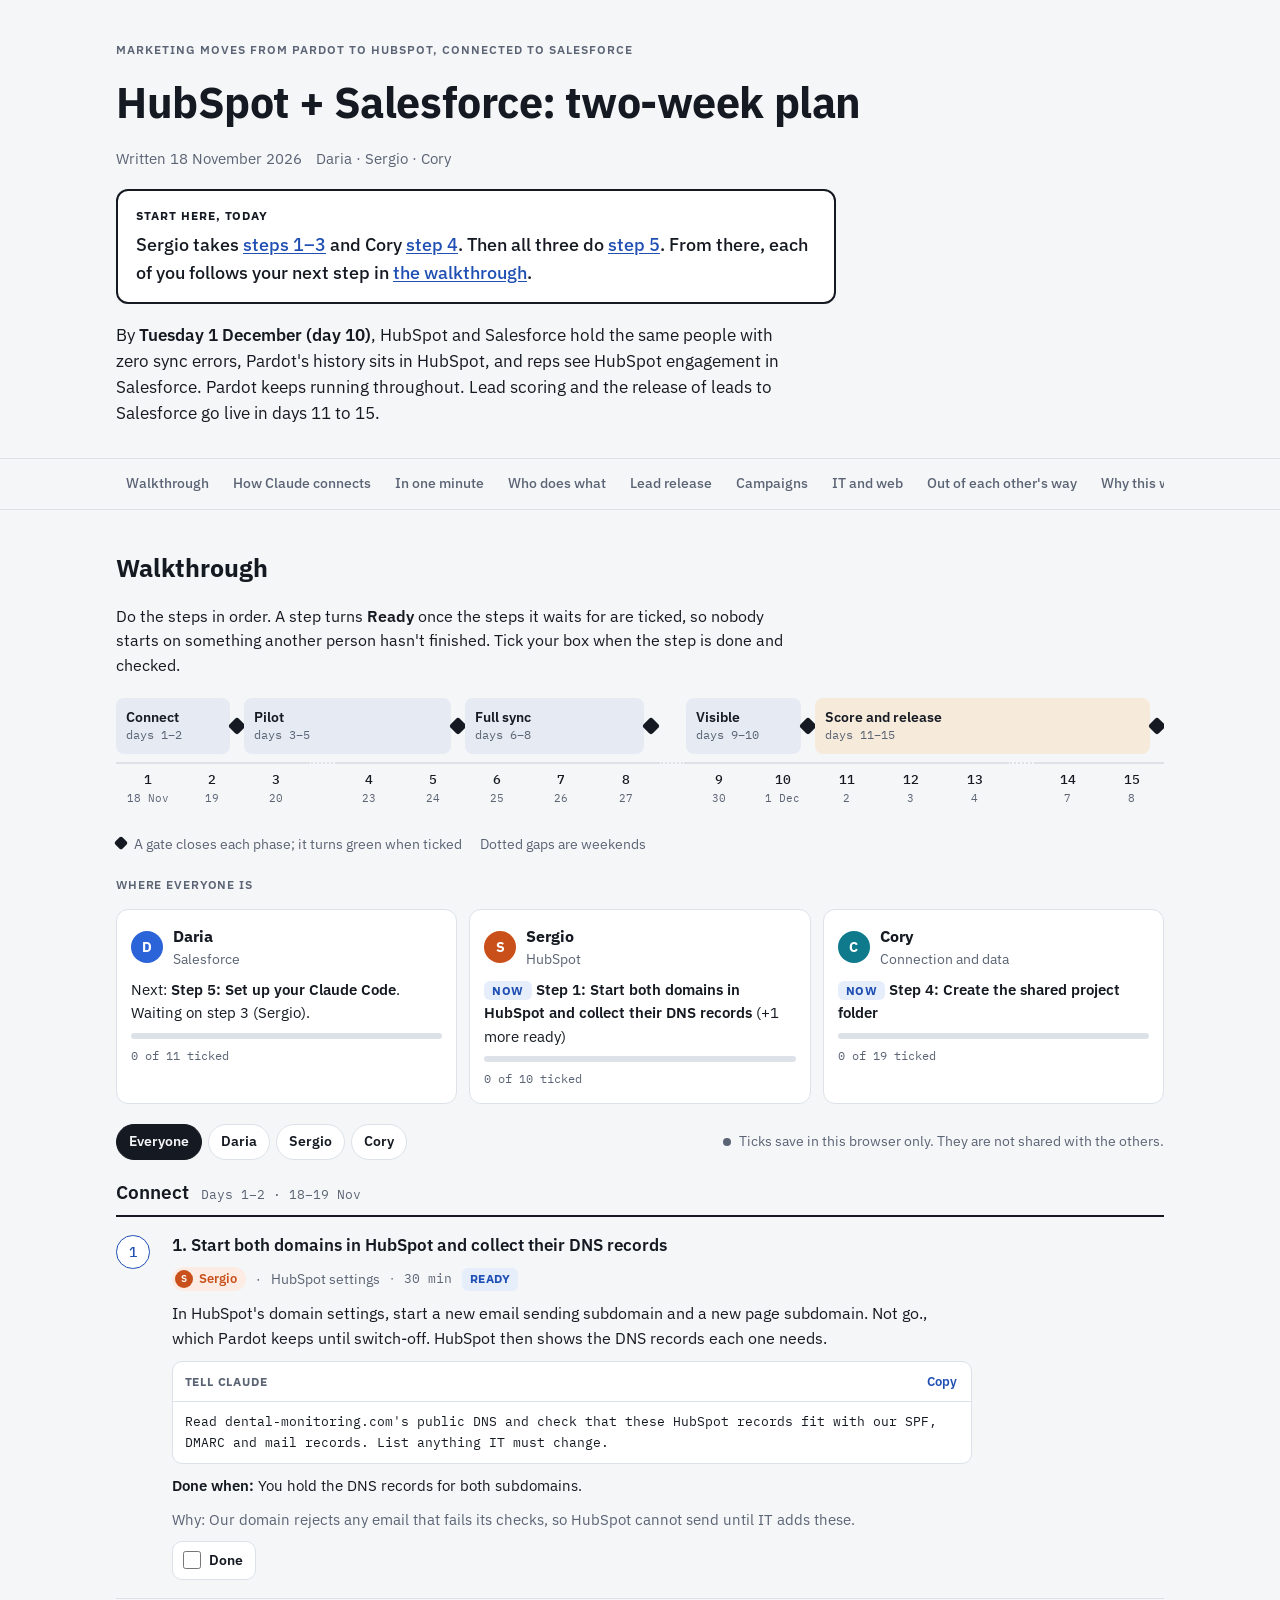
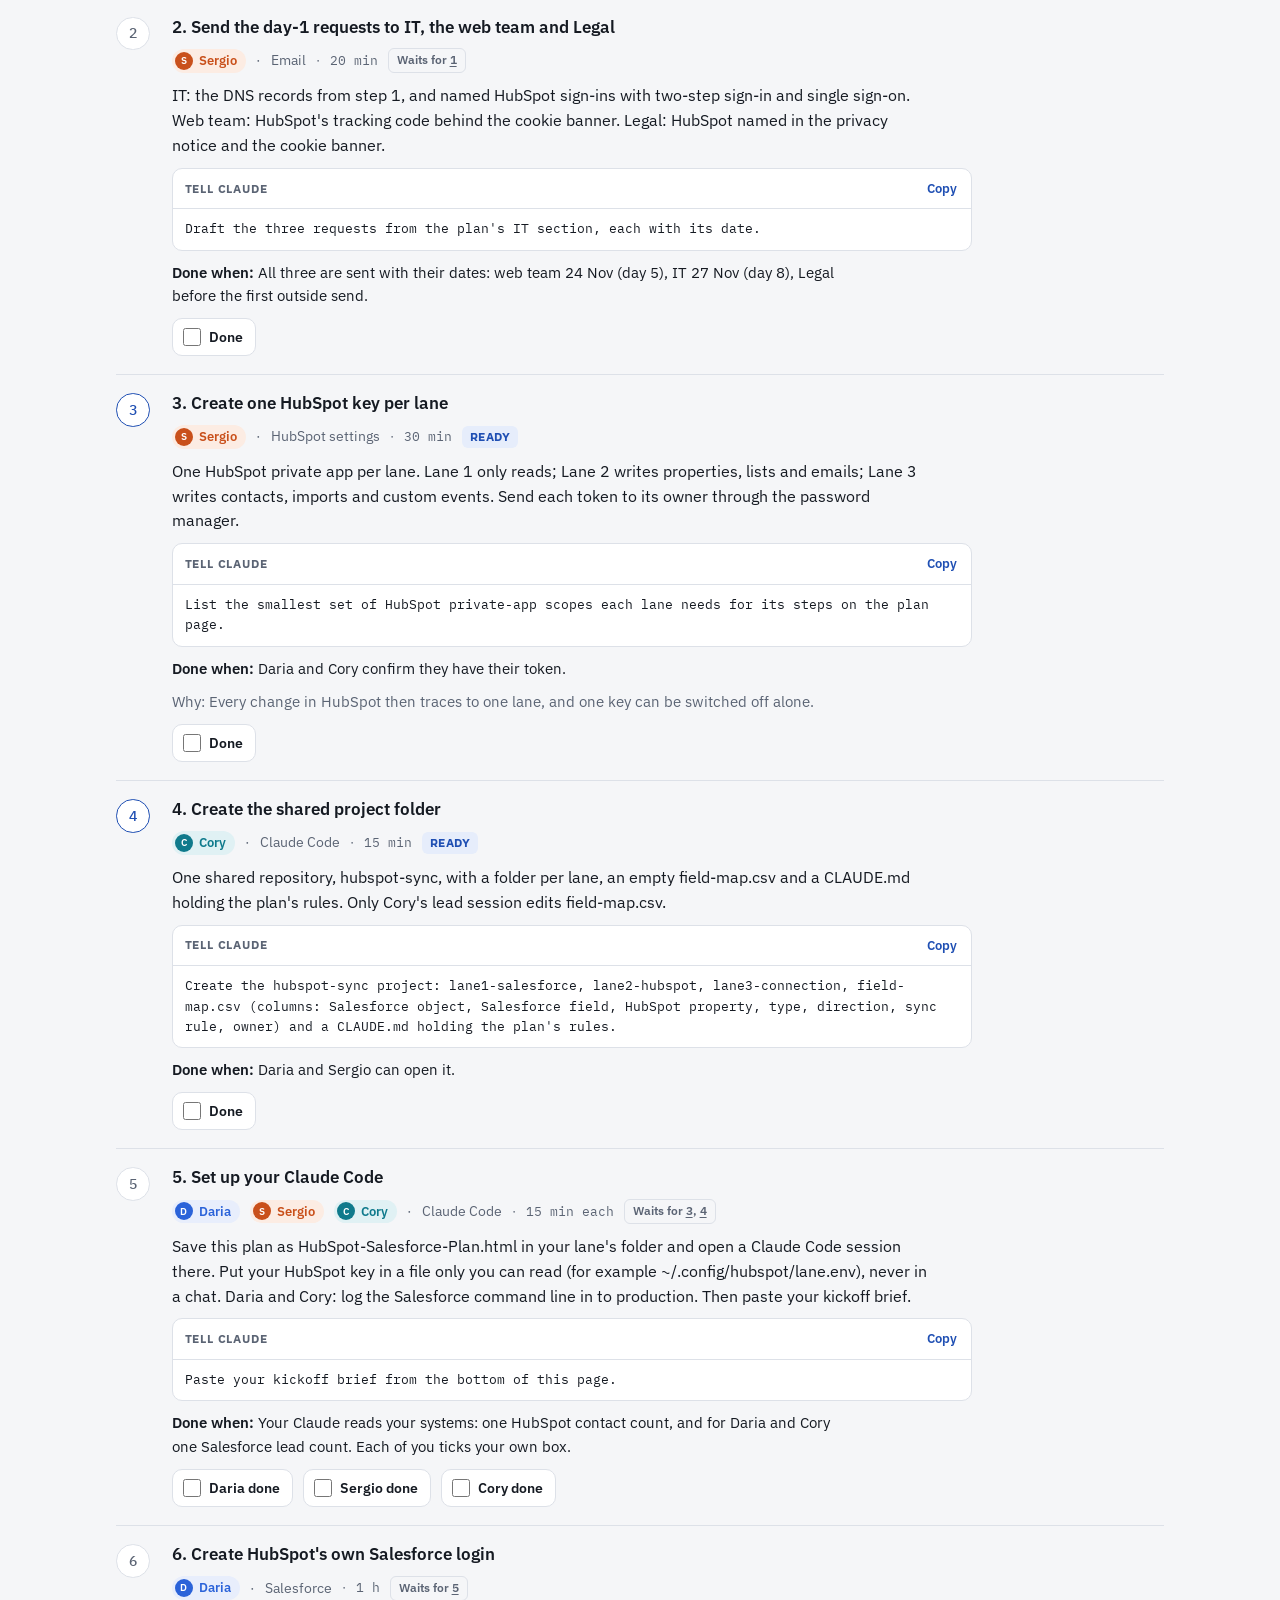
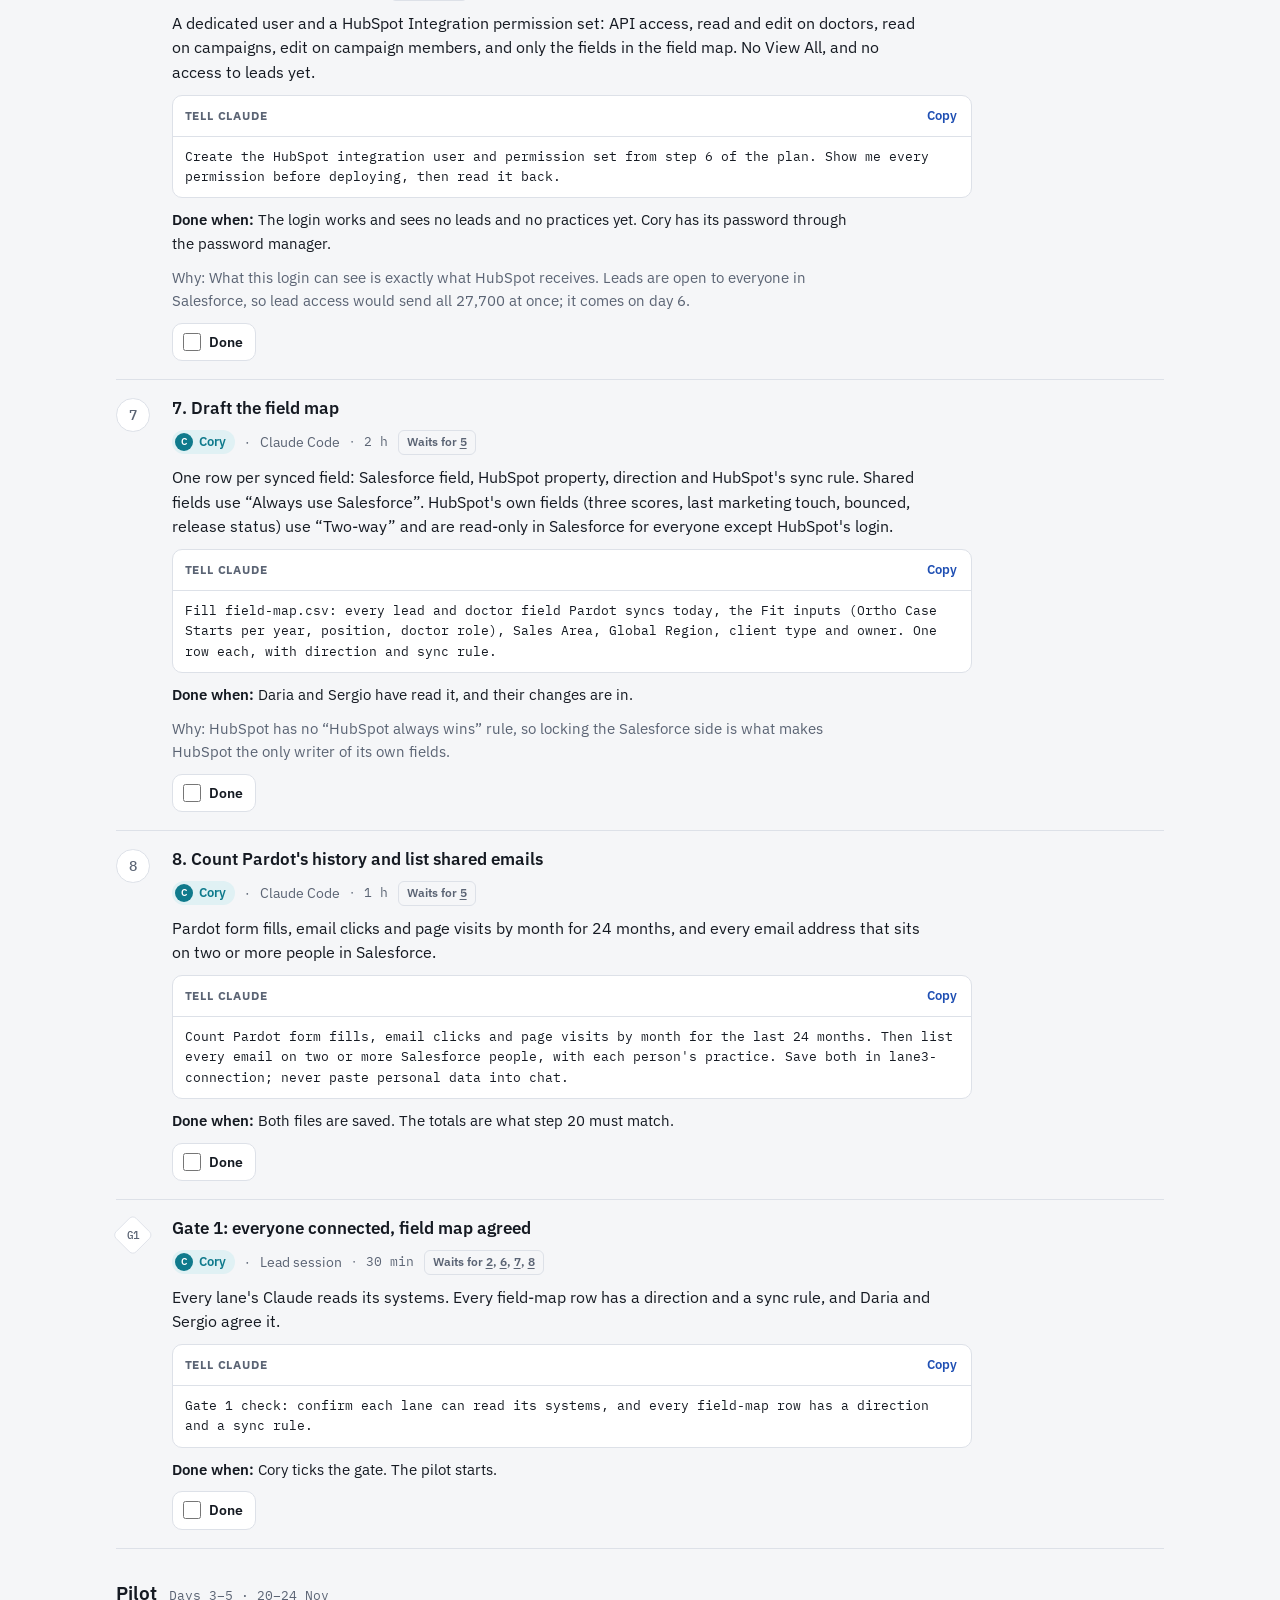
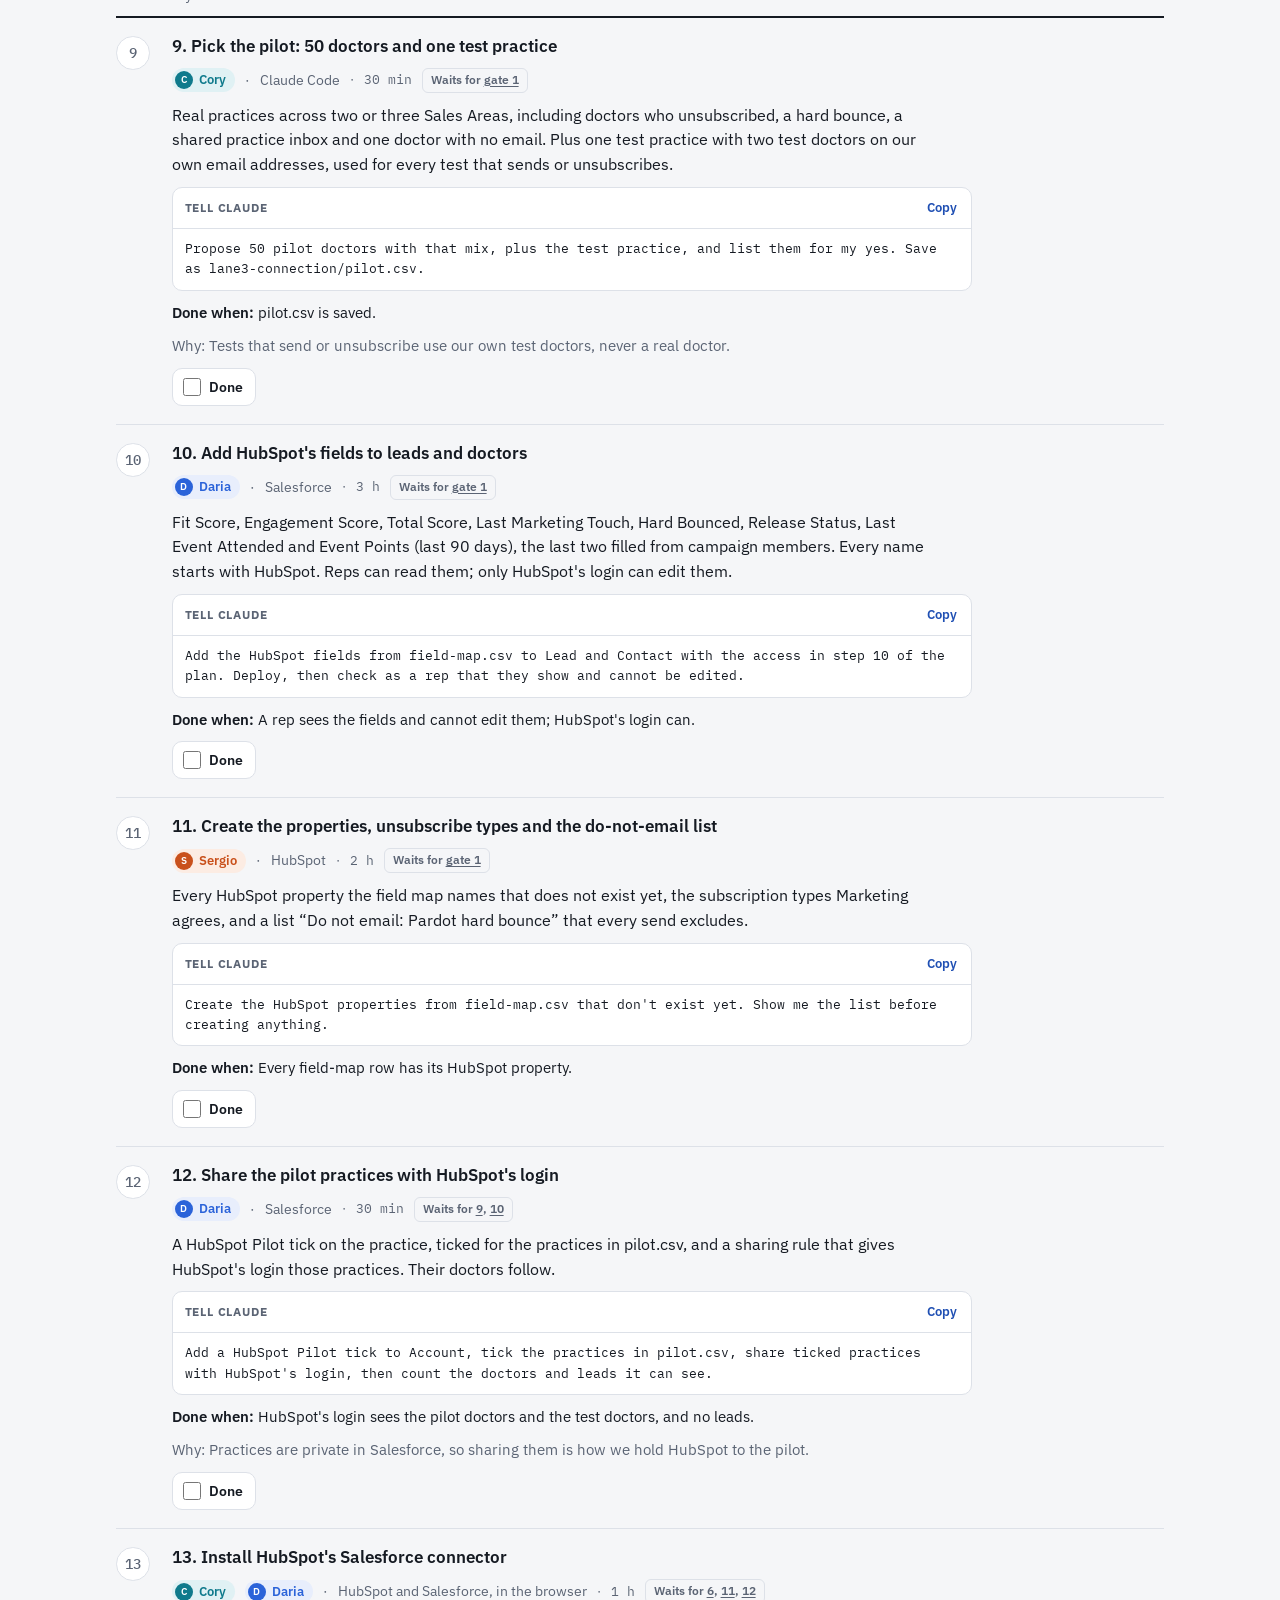
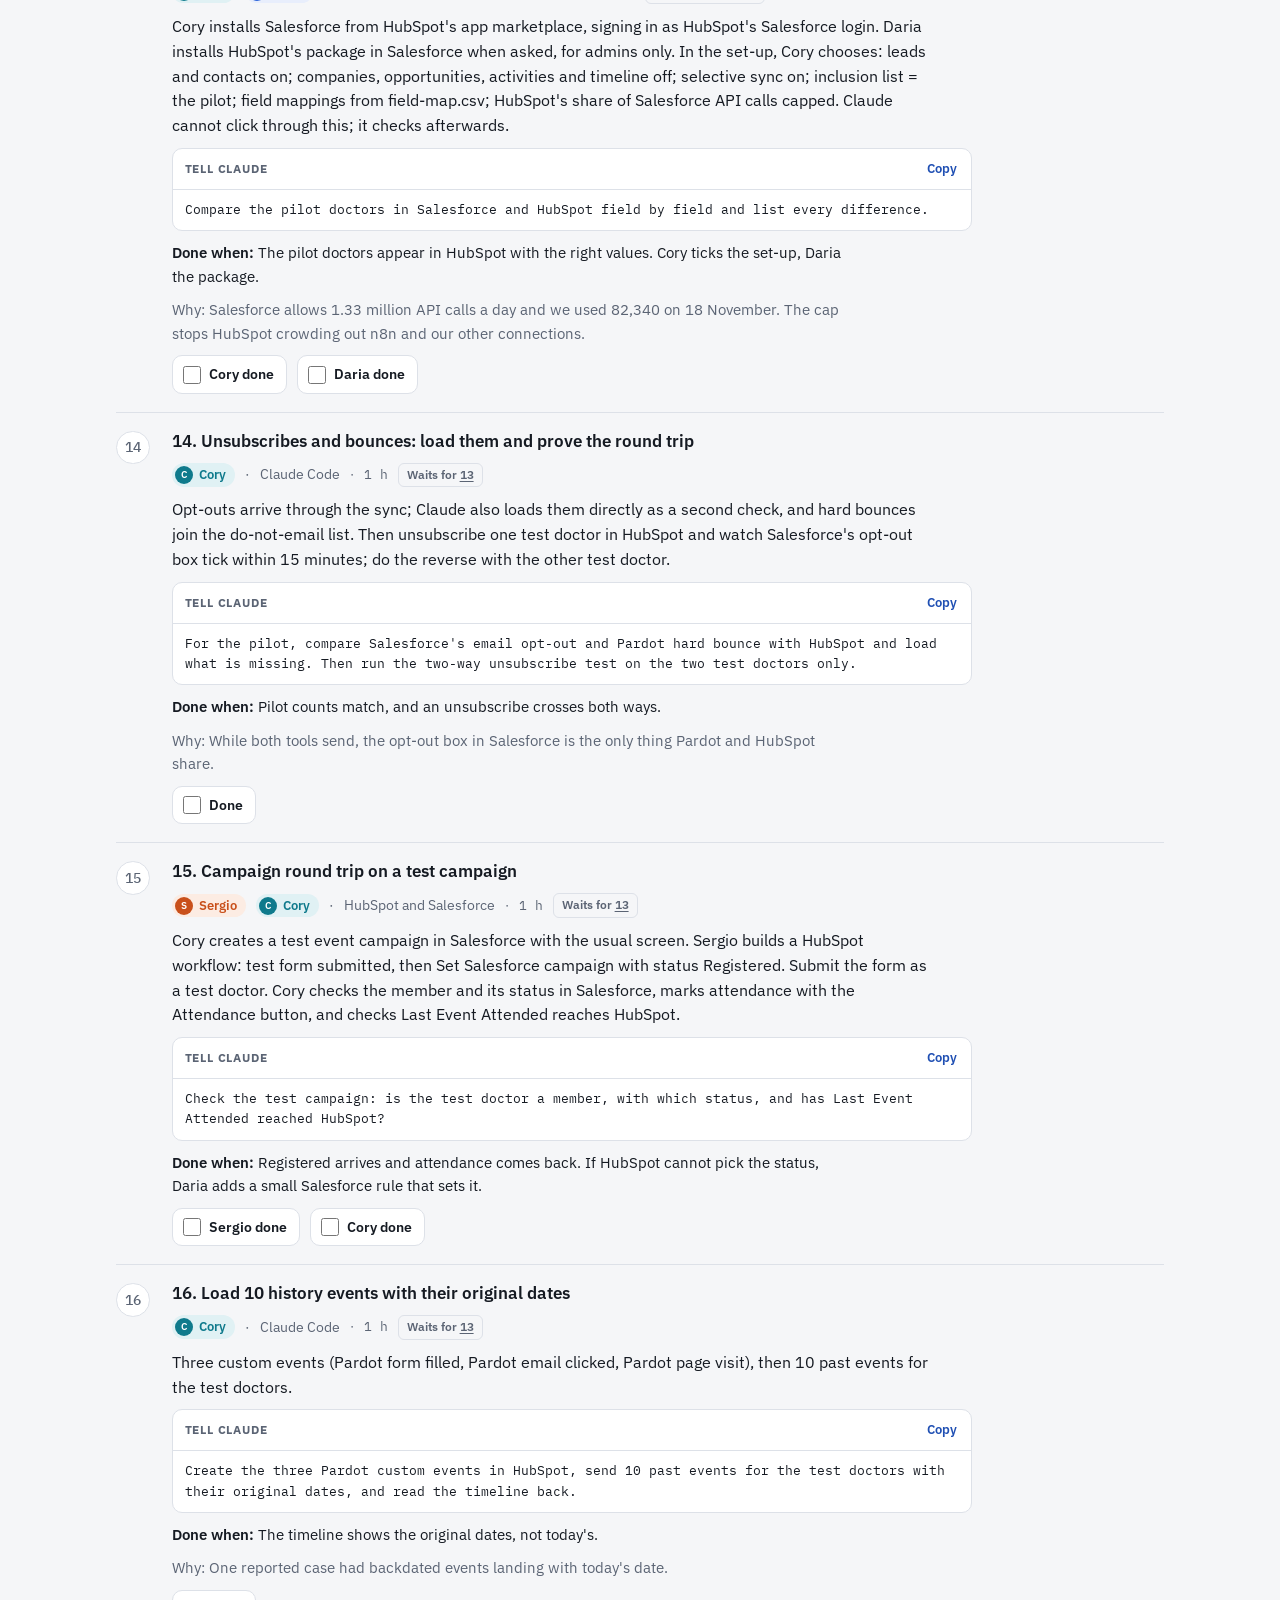
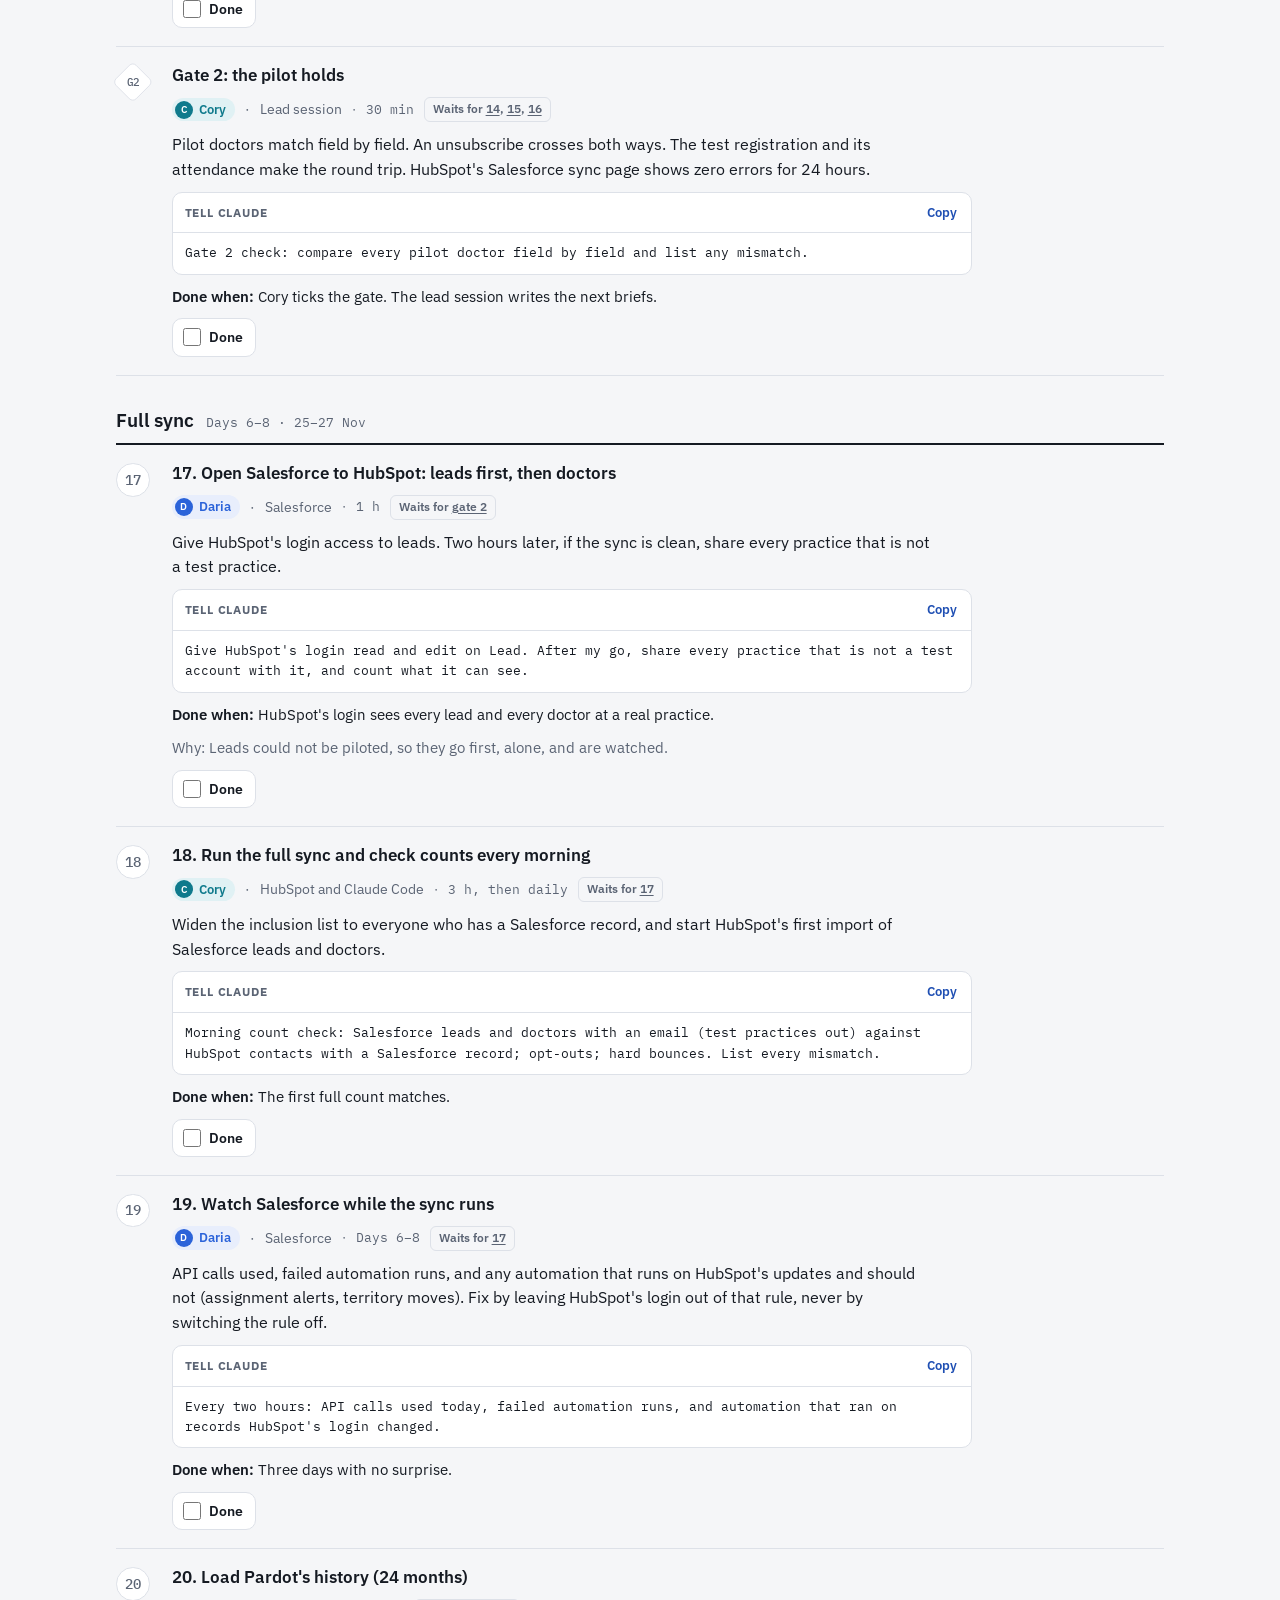
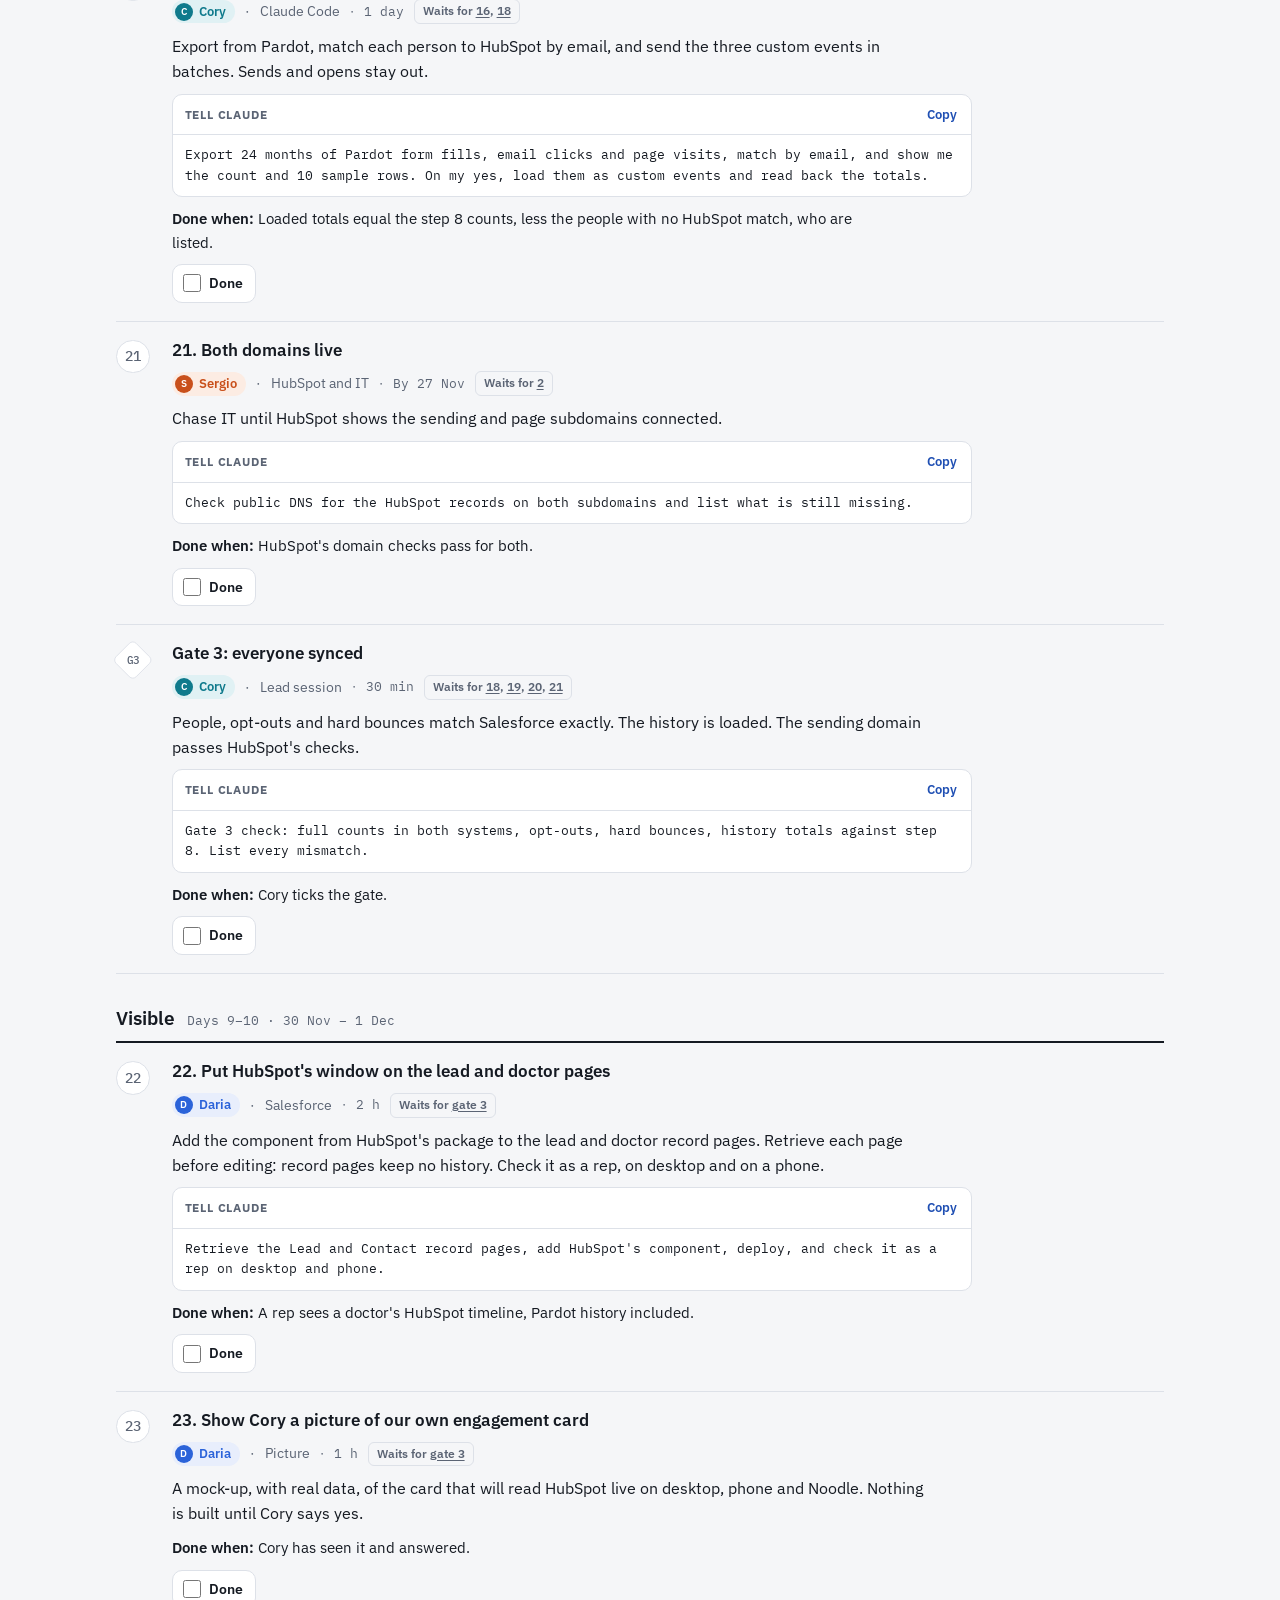
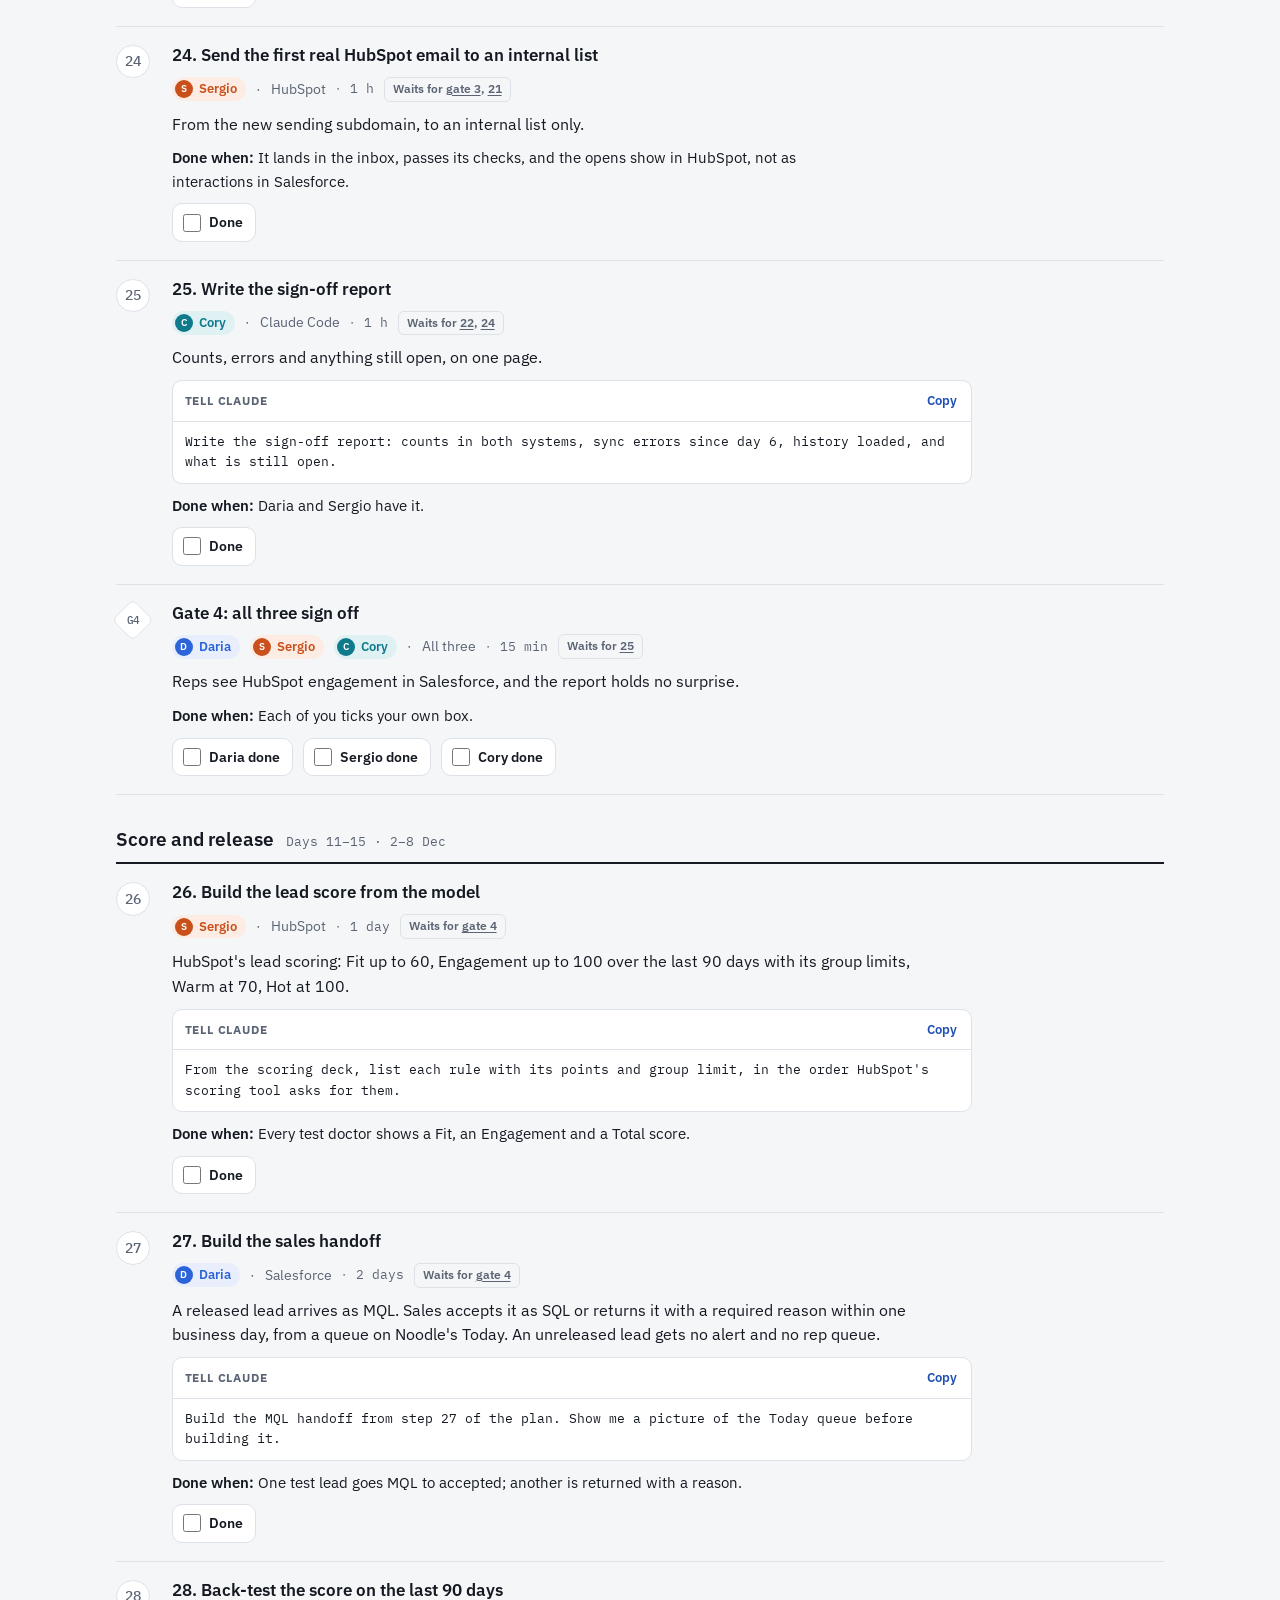
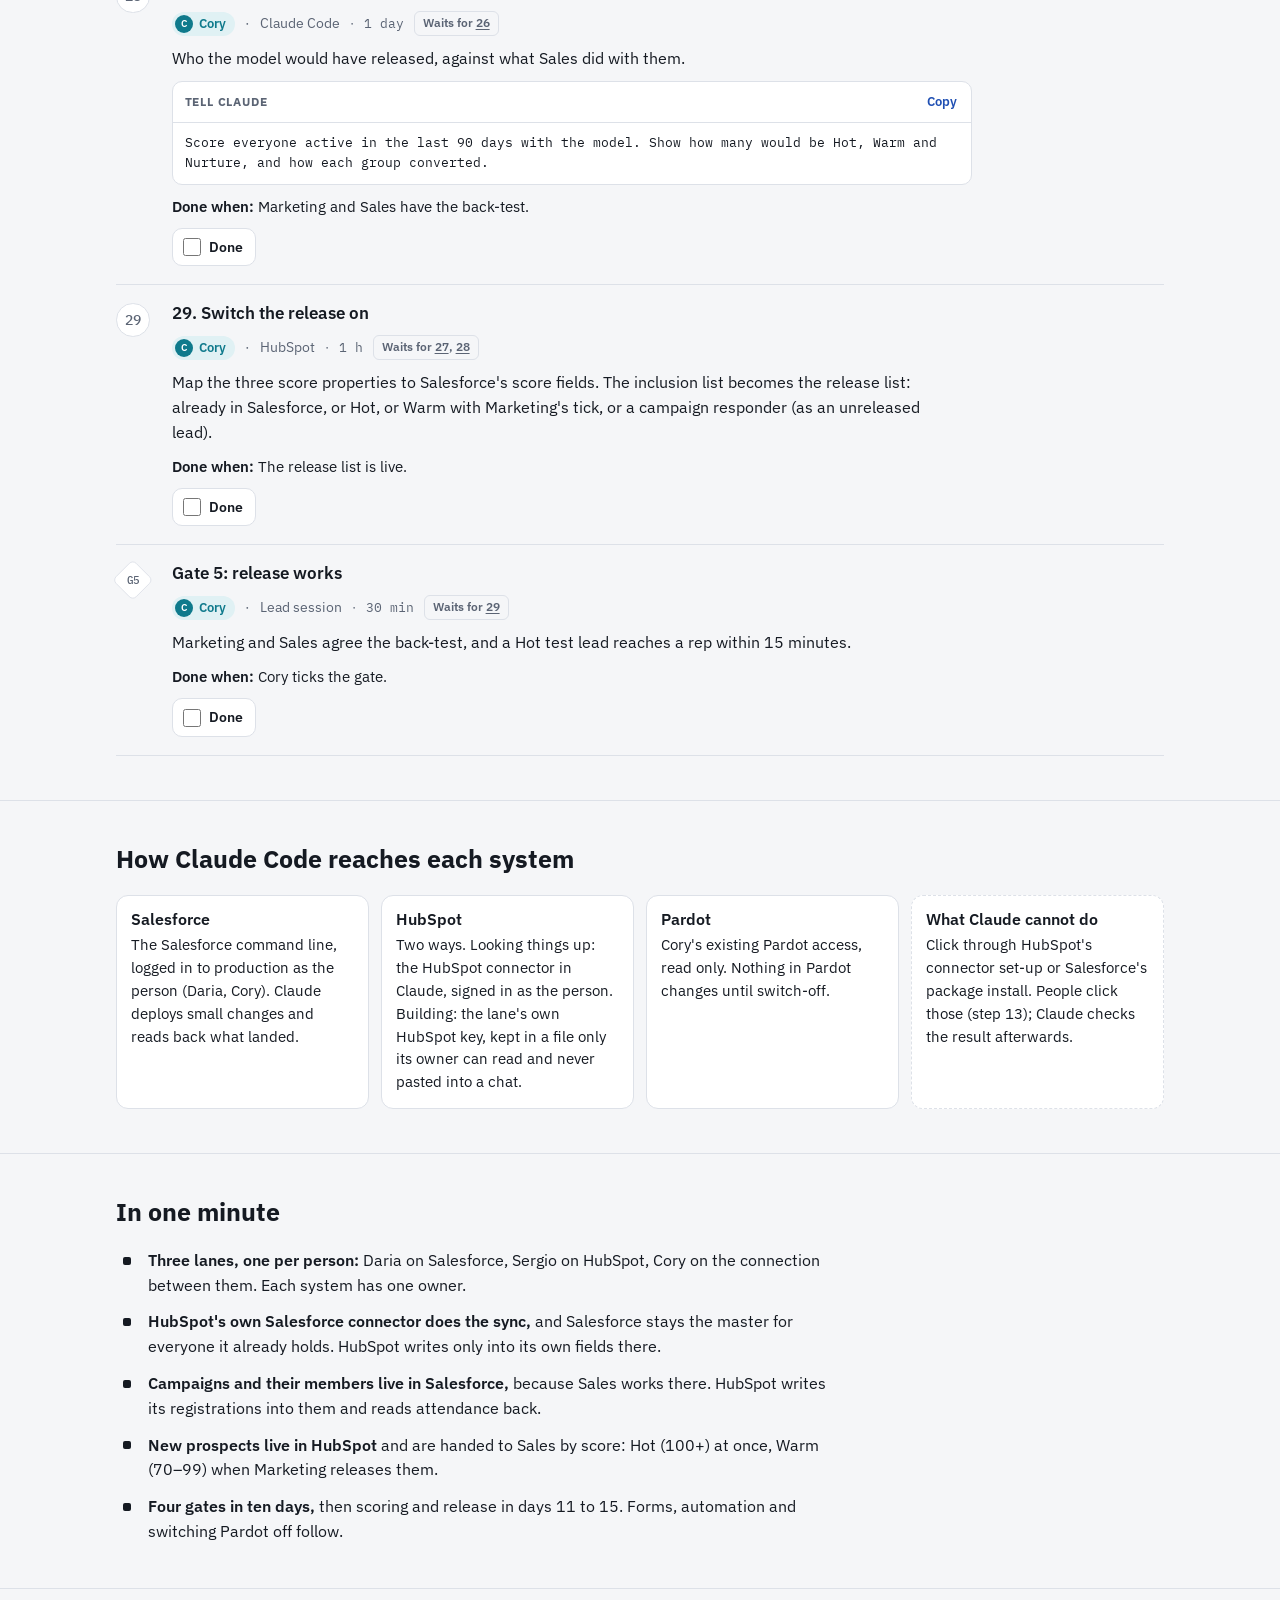
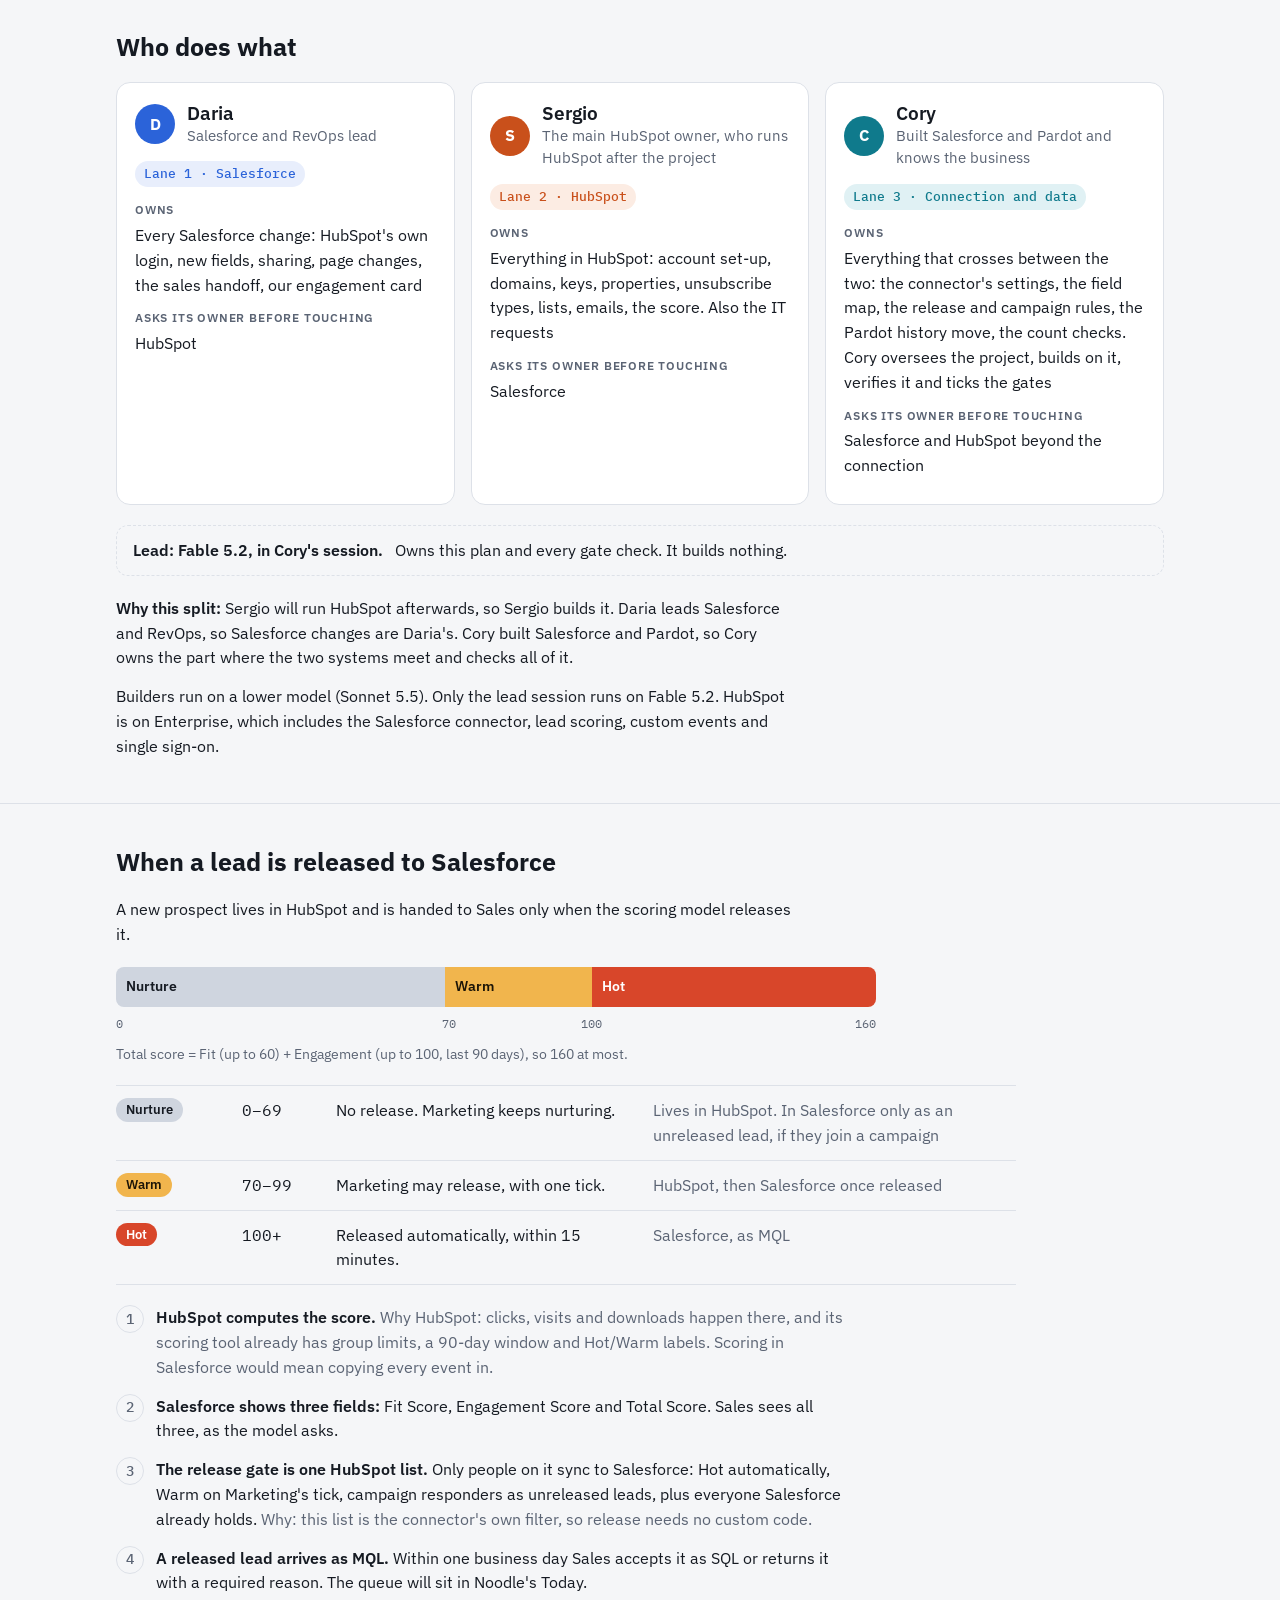
==== hubspot-plan/index.html @ 56978059 "HubSpot + Salesforce two-week plan page, unchanged from the plan file of 18 November 2026, open (no " ====
<!doctype html><html lang="en"><head><meta charset="utf-8"><meta name="viewport" content="width=device-width,initial-scale=1,viewport-fit=cover"><style>:root{color-scheme:light;padding-top:env(safe-area-inset-top,0px);padding-bottom:env(safe-area-inset-bottom,0px)}body{margin:0;font:14px system-ui,sans-serif}img{max-width:100%}[hidden]{display:none!important}</style></head><body>
<title>HubSpot + Salesforce Plan</title>
<meta name="claude:viewport-fit-sides" content="cover">
<link rel="preconnect" href="https://fonts.googleapis.com">
<link rel="preconnect" href="https://fonts.gstatic.com" crossorigin>
<link rel="stylesheet" href="https://fonts.googleapis.com/css2?family=IBM+Plex+Mono:wght@400;500&family=IBM+Plex+Sans:wght@400;500;600;700&display=swap">
<style>
/* Layout: one reading column; the runway, the people and the walkthrough run wider. Each owner keeps one colour everywhere. */
:root {
  --bg: #f5f6f8;
  --surface: #ffffff;
  --ink: #151a22;
  --muted: #5b6474;
  --line: #dde1e8;
  --accent: #1f4fb3;
  --accent-soft: #e6edfb;
  --ok: #2c7a35;
  --ok-soft: #e4f2e5;
  --daria: #2b63d9;
  --daria-soft: #e8eefc;
  --sergio: #c9501b;
  --sergio-soft: #fcece3;
  --cory: #0f7a8c;
  --cory-soft: #e0f1f4;
  --on-lane: #ffffff;
  --phase: #e6ebf3;
  --phase-late: #f6eadb;
  --note: #fff4d8;
  --note-ink: #7a5600;
  --nurture: #cfd5df;
  --warm: #f1b54d;
  --hot: #d8462a;
  --font-body: "IBM Plex Sans", system-ui, -apple-system, "Segoe UI", sans-serif;
  --font-mono: "IBM Plex Mono", ui-monospace, "SFMono-Regular", Menlo, monospace;
}
@media (prefers-color-scheme: dark) {
  :root:not([data-theme="light"]) {
    --bg: #0f1218; --surface: #171b23; --ink: #e7eaf0; --muted: #9ba4b3; --line: #2a303b; --accent: #8db0ff; --accent-soft: #1b2744;
    --ok: #74c47d; --ok-soft: #17301b;
    --daria: #79a2ff; --daria-soft: #1a2645; --sergio: #ff8e5c; --sergio-soft: #39211a; --cory: #4fc3d6; --cory-soft: #10303a;
    --on-lane: #0f1218; --phase: #222a37; --phase-late: #382c1d; --note: #352c14; --note-ink: #f2cd70;
    --nurture: #4a5263; --warm: #d99c33; --hot: #e45a3d;
    color-scheme: dark;
  }
}
:root[data-theme="dark"] {
  --bg: #0f1218; --surface: #171b23; --ink: #e7eaf0; --muted: #9ba4b3; --line: #2a303b; --accent: #8db0ff; --accent-soft: #1b2744;
  --ok: #74c47d; --ok-soft: #17301b;
  --daria: #79a2ff; --daria-soft: #1a2645; --sergio: #ff8e5c; --sergio-soft: #39211a; --cory: #4fc3d6; --cory-soft: #10303a;
  --on-lane: #0f1218; --phase: #222a37; --phase-late: #382c1d; --note: #352c14; --note-ink: #f2cd70;
  --nurture: #4a5263; --warm: #d99c33; --hot: #e45a3d;
  color-scheme: dark;
}

* { box-sizing: border-box; }
body {
  background: var(--bg); color: var(--ink);
  font-family: var(--font-body); font-size: 16px; line-height: 1.55;
  -webkit-text-size-adjust: 100%;
}
body::before { content: ""; position: fixed; inset: 0 0 auto; height: env(safe-area-inset-top, 0px); z-index: 10; background: var(--bg); }
a { color: var(--accent); text-underline-offset: 2px; }
a:focus-visible, button:focus-visible, input:focus-visible { outline: 2px solid var(--accent); outline-offset: 2px; border-radius: 4px; }
strong { font-weight: 600; }
h1, h2, h3 { text-wrap: balance; line-height: 1.2; margin: 0; }
p { margin: 0; }
ul, ol { margin: 0; padding: 0; }
code { font-family: var(--font-mono); font-size: .88em; }

.wrap {
  max-width: 1080px; margin: 0 auto;
  padding-left: max(16px, env(safe-area-inset-left, 0px));
  padding-right: max(16px, env(safe-area-inset-right, 0px));
}
.prose { max-width: 68ch; }
.stack { display: grid; gap: 14px; }
.why { color: var(--muted); }
.mono { font-family: var(--font-mono); font-variant-numeric: tabular-nums; }

/* Header */
.top { padding-block: 40px 32px; }
.top .wrap { display: grid; gap: 18px; }
.eyebrow { font-size: .78rem; font-weight: 600; letter-spacing: .08em; text-transform: uppercase; color: var(--muted); }
h1 { font-size: clamp(1.9rem, 4.2vw, 2.7rem); font-weight: 700; letter-spacing: -.01em; }
.byline { color: var(--muted); font-size: .95rem; display: flex; flex-wrap: wrap; gap: 6px 14px; }
.next { background: var(--surface); border: 2px solid var(--ink); border-radius: 12px; padding: 16px 18px; display: grid; gap: 6px; max-width: 72ch; }
.next-label { font-size: .75rem; font-weight: 700; letter-spacing: .08em; text-transform: uppercase; }
.next p { font-size: 1.1rem; font-weight: 500; }
.goal { font-size: 1.05rem; max-width: 68ch; }

/* Section nav */
.nav { position: sticky; top: env(safe-area-inset-top, 0px); z-index: 5; background: var(--bg); border-block: 1px solid var(--line); }
.nav ul { list-style: none; display: flex; gap: 4px; overflow-x: auto; padding-block: 8px; scrollbar-width: none; }
.nav ul::-webkit-scrollbar { display: none; }
.nav a { display: block; white-space: nowrap; padding: 6px 10px; border-radius: 999px; color: var(--muted); text-decoration: none; font-size: .88rem; font-weight: 500; }
.nav a:hover { background: var(--surface); color: var(--ink); }

/* Sections */
section { padding-block: 44px; border-bottom: 1px solid var(--line); scroll-margin-top: 52px; }
section > .wrap { display: grid; gap: 20px; }
h2 { font-size: 1.55rem; font-weight: 700; }
h3 { font-size: 1.05rem; font-weight: 600; }
.sub { font-size: .78rem; font-weight: 600; letter-spacing: .07em; text-transform: uppercase; color: var(--muted); }

.points { list-style: none; display: grid; gap: 12px; max-width: 72ch; }
.points li { display: grid; grid-template-columns: 22px 1fr; gap: 10px; }
.points li::before { content: ""; width: 8px; height: 8px; border-radius: 2px; background: var(--ink); margin-top: .55em; justify-self: center; }
.steps { list-style: none; counter-reset: s; display: grid; gap: 14px; max-width: 74ch; }
.steps li { counter-increment: s; display: grid; grid-template-columns: 30px 1fr; gap: 10px; }
.steps li::before {
  content: counter(s); font-family: var(--font-mono); font-size: .85rem; font-weight: 500;
  width: 26px; height: 26px; border-radius: 50%; border: 1.5px solid var(--line); display: grid; place-items: center; color: var(--muted);
}
.note { background: var(--note); border-radius: 10px; padding: 12px 14px; max-width: 74ch; font-size: .95rem; }
.note strong { color: var(--note-ink); }

/* How Claude reaches each system */
.reach { display: grid; grid-template-columns: repeat(4, minmax(0, 1fr)); gap: 12px; }
.reach > div { background: var(--surface); border: 1px solid var(--line); border-radius: 12px; padding: 14px; display: grid; gap: 6px; align-content: start; min-width: 0; }
.reach h3 { font-size: .98rem; }
.reach p { font-size: .92rem; }
.reach .no { border-style: dashed; }

/* Owners */
.avatar { flex: none; width: 40px; height: 40px; border-radius: 50%; display: grid; place-items: center; font-weight: 700; color: var(--on-lane); }
.daria .avatar, .dot.daria, .av.daria { background: var(--daria); }
.sergio .avatar, .dot.sergio, .av.sergio { background: var(--sergio); }
.cory .avatar, .dot.cory, .av.cory { background: var(--cory); }
.dot { display: inline-block; width: 9px; height: 9px; border-radius: 50%; margin-right: 6px; vertical-align: .05em; }
.own {
  display: inline-flex; align-items: center; gap: 6px; font-size: .8rem; font-weight: 600;
  padding: 2px 9px 2px 3px; border-radius: 999px;
}
.own .av { width: 18px; height: 18px; border-radius: 50%; display: grid; place-items: center; font-size: .64rem; color: var(--on-lane); }
.own.daria { background: var(--daria-soft); color: var(--daria); }
.own.sergio { background: var(--sergio-soft); color: var(--sergio); }
.own.cory { background: var(--cory-soft); color: var(--cory); }

/* Runway */
.runway-scroll { overflow-x: auto; padding-bottom: 6px; }
.runway {
  min-width: 660px; display: grid; row-gap: 8px;
  grid-template-columns: 1fr 1fr 1fr .45fr 1fr 1fr 1fr 1fr 1fr .45fr 1fr 1fr 1fr 1fr 1fr .45fr 1fr 1fr;
}
.ph { grid-row: 1; position: relative; background: var(--phase); border-radius: 8px; margin-right: 14px; padding: 8px 10px; min-height: 56px; display: grid; align-content: center; gap: 1px; color: var(--ink); text-decoration: none; }
.ph:hover { outline: 1.5px solid var(--line); }
.ph.late { background: var(--phase-late); }
.ph b { font-size: .9rem; font-weight: 600; line-height: 1.2; }
.ph span { font-family: var(--font-mono); font-size: .74rem; color: var(--muted); }
.ph::after { content: ""; position: absolute; right: -7px; top: 50%; transform: translate(50%, -50%) rotate(45deg); width: 13px; height: 13px; background: var(--ink); border-radius: 3px; }
.ph.done::after { background: var(--ok); }
.day { grid-row: 2; text-align: center; display: grid; border-top: 2px solid var(--line); padding-top: 6px; }
.day .n { font-family: var(--font-mono); font-size: .82rem; font-weight: 500; }
.day .d { font-family: var(--font-mono); font-size: .7rem; color: var(--muted); }
.wknd { grid-row: 2; border-top: 2px dotted var(--line); }
.runway-key { display: flex; flex-wrap: wrap; gap: 6px 18px; font-size: .88rem; color: var(--muted); }
.key-diamond { display: inline-block; width: 10px; height: 10px; background: var(--ink); transform: rotate(45deg); border-radius: 2px; margin-right: 8px; vertical-align: .05em; }

/* Where everyone is */
.now { display: grid; grid-template-columns: repeat(3, minmax(0, 1fr)); gap: 12px; }
.now-card { background: var(--surface); border: 1px solid var(--line); border-radius: 12px; padding: 14px; display: grid; gap: 8px; align-content: start; min-width: 0; }
.now-top { display: flex; align-items: center; gap: 10px; }
.now-top .avatar { width: 32px; height: 32px; font-size: .9rem; }
.now-top b { font-size: 1rem; }
.now-top div span { color: var(--muted); font-size: .85rem; display: block; }
.now-step { font-size: .95rem; }
.now-step a { color: var(--ink); text-decoration: none; font-weight: 600; }
.now-step a:hover { text-decoration: underline; }
.progress { height: 6px; border-radius: 999px; background: var(--line); overflow: hidden; }
.progress i { display: block; height: 100%; background: var(--ok); width: 0; }
.now-count { font-family: var(--font-mono); font-size: .76rem; color: var(--muted); }

/* Walkthrough controls */
.controls { display: flex; flex-wrap: wrap; gap: 10px 16px; align-items: center; justify-content: space-between; }
.filter { display: flex; flex-wrap: wrap; gap: 6px; }
.filter button {
  font: inherit; font-size: .88rem; font-weight: 600; cursor: pointer;
  border: 1px solid var(--line); background: var(--surface); color: var(--ink); border-radius: 999px; padding: 6px 12px;
}
.filter button[aria-pressed="true"] { background: var(--ink); color: var(--bg); border-color: var(--ink); }
.sync-status { font-size: .86rem; color: var(--muted); display: flex; align-items: center; gap: 8px; }
.sync-status i { width: 8px; height: 8px; border-radius: 50%; background: var(--muted); display: inline-block; }
.sync-status.live i { background: var(--ok); }
.sync-status.off i { background: var(--hot); }

/* Steps */
.phase-block { display: grid; gap: 0; scroll-margin-top: 60px; }
.phase-head { display: flex; flex-wrap: wrap; align-items: baseline; gap: 4px 12px; padding-bottom: 10px; border-bottom: 2px solid var(--ink); }
.phase-head h3 { font-size: 1.2rem; }
.phase-head span { font-family: var(--font-mono); font-size: .82rem; color: var(--muted); }
.step { display: grid; grid-template-columns: 2.6rem minmax(0, 1fr); gap: 14px; padding-block: 18px; border-bottom: 1px solid var(--line); scroll-margin-top: 60px; }
.step[hidden] { display: none !important; }
.num {
  width: 2.1rem; height: 2.1rem; border-radius: 50%; border: 1.5px solid var(--line);
  display: grid; place-items: center; font-family: var(--font-mono); font-size: .9rem; font-weight: 500; color: var(--muted); background: var(--surface);
}
.step.ready .num { border-color: var(--accent); color: var(--accent); }
.step.done .num { background: var(--ok); border-color: var(--ok); color: var(--bg); }
.step.gate .num { border-radius: 6px; transform: rotate(45deg) scale(.86); }
.step.gate .num span { transform: rotate(-45deg); font-size: .78rem; }
.step-body { display: grid; gap: 10px; min-width: 0; }
.step-title { display: flex; flex-wrap: wrap; gap: 6px 12px; align-items: baseline; }
.step-title h4 { margin: 0; font-size: 1.05rem; font-weight: 600; line-height: 1.3; }
.step.done .step-title h4 { color: var(--muted); }
.meta { display: flex; flex-wrap: wrap; gap: 6px 10px; align-items: center; font-size: .85rem; color: var(--muted); }
.meta .where::before { content: "·"; margin-right: 10px; }
.meta .time { font-family: var(--font-mono); font-size: .8rem; }
.meta .time::before { content: "·"; margin-right: 10px; font-family: var(--font-body); }
.status { font-size: .76rem; font-weight: 700; letter-spacing: .04em; text-transform: uppercase; padding: 2px 8px; border-radius: 6px; }
.status.ready { background: var(--accent-soft); color: var(--accent); }
.status.waiting { background: transparent; color: var(--muted); border: 1px solid var(--line); text-transform: none; letter-spacing: 0; font-weight: 600; }
.status.done { background: var(--ok-soft); color: var(--ok); }
.status.waiting a { color: inherit; }
.step-text { max-width: 76ch; }
.tell { background: var(--surface); border: 1px solid var(--line); border-radius: 10px; overflow: hidden; max-width: 80ch; }
.tell-head { display: flex; justify-content: space-between; align-items: center; gap: 10px; padding: 6px 8px 6px 12px; border-bottom: 1px solid var(--line); }
.tell-head span { font-size: .72rem; font-weight: 700; letter-spacing: .07em; text-transform: uppercase; color: var(--muted); }
.tell pre { margin: 0; padding: 10px 12px; font-family: var(--font-mono); font-size: .82rem; line-height: 1.55; white-space: pre-wrap; overflow-wrap: anywhere; }
.copy-sm { font: inherit; font-size: .8rem; font-weight: 600; background: transparent; color: var(--accent); border: 0; padding: 4px 6px; border-radius: 6px; cursor: pointer; }
.copy-sm:hover { background: var(--accent-soft); }
.donewhen { font-size: .95rem; max-width: 76ch; }
.donewhen b { font-weight: 600; }
.tick-row { display: flex; flex-wrap: wrap; gap: 8px 10px; }
.tick {
  display: inline-flex; align-items: center; gap: 8px; cursor: pointer;
  border: 1px solid var(--line); background: var(--surface); border-radius: 10px; padding: 7px 12px 7px 10px; font-size: .9rem;
}
.tick input { width: 18px; height: 18px; margin: 0; accent-color: var(--ok); cursor: pointer; }
.tick input:disabled { cursor: not-allowed; }
.tick.on { border-color: var(--ok); background: var(--ok-soft); }
.tick .who { font-weight: 600; }
.tick .by { color: var(--muted); font-size: .8rem; }

/* People */
.people { display: grid; grid-template-columns: repeat(3, minmax(0, 1fr)); gap: 16px; }
.person { background: var(--surface); border: 1px solid var(--line); border-radius: 14px; padding: 18px; display: grid; gap: 14px; align-content: start; min-width: 0; }
.person-top { display: flex; gap: 12px; align-items: center; }
.person h3 { font-size: 1.2rem; }
.role { color: var(--muted); font-size: .92rem; }
.lane-tag { justify-self: start; font-family: var(--font-mono); font-size: .8rem; font-weight: 500; padding: 3px 9px; border-radius: 999px; }
.person dl { margin: 0; display: grid; gap: 4px; }
.person dt { font-size: .72rem; font-weight: 600; letter-spacing: .07em; text-transform: uppercase; color: var(--muted); }
.person dd { margin: 0 0 8px; }
.daria .lane-tag { background: var(--daria-soft); color: var(--daria); }
.sergio .lane-tag { background: var(--sergio-soft); color: var(--sergio); }
.cory .lane-tag { background: var(--cory-soft); color: var(--cory); }
.lead-line { display: flex; flex-wrap: wrap; gap: 6px 12px; align-items: baseline; border: 1px dashed var(--line); border-radius: 12px; padding: 12px 16px; }

/* Score */
.scale-box { display: grid; gap: 8px; max-width: 760px; }
.scale { display: flex; height: 40px; border-radius: 8px; overflow: hidden; }
.band { display: flex; align-items: center; padding-left: 10px; font-size: .85rem; font-weight: 600; white-space: nowrap; overflow: hidden; }
.band.nurture { background: var(--nurture); color: var(--ink); }
.band.warm { background: var(--warm); color: #1b1407; }
.band.hot { background: var(--hot); color: #ffffff; }
.ticks { position: relative; height: 20px; font-family: var(--font-mono); font-size: .76rem; color: var(--muted); }
.ticks span { position: absolute; top: 0; transform: translateX(-50%); }
.ticks span:first-child { transform: none; }
.ticks span:last-child { transform: translateX(-100%); }
.scale-cap { font-size: .9rem; color: var(--muted); }
.bands { list-style: none; display: grid; border-top: 1px solid var(--line); max-width: 900px; }
.bands li { display: grid; grid-template-columns: 7rem 5rem minmax(0, 1fr) minmax(0, 1.2fr); gap: 14px; padding-block: 12px; border-bottom: 1px solid var(--line); align-items: start; }
.chip { justify-self: start; font-size: .8rem; font-weight: 600; padding: 2px 10px; border-radius: 999px; }
.chip.nurture { background: var(--nurture); color: var(--ink); }
.chip.warm { background: var(--warm); color: #1b1407; }
.chip.hot { background: var(--hot); color: #ffffff; }
.bands .range { font-family: var(--font-mono); font-variant-numeric: tabular-nums; }
.bands .where { color: var(--muted); }

/* Tables */
.tbl-wrap { overflow-x: auto; }
.tbl { width: 100%; border-collapse: collapse; font-size: .95rem; }
.tbl th { text-align: left; font-size: .74rem; font-weight: 600; letter-spacing: .07em; text-transform: uppercase; color: var(--muted); padding: 10px 12px; border-bottom: 1px solid var(--line); vertical-align: bottom; }
.tbl td { padding: 12px; border-bottom: 1px solid var(--line); vertical-align: top; }
.tbl td:first-child { font-weight: 500; }
.tbl th:first-child, .tbl td:first-child { padding-left: 0; }

/* Decided and open */
.split { display: grid; grid-template-columns: minmax(0, 1fr) minmax(0, 1.25fr); gap: 32px; align-items: start; }
.checks { list-style: none; display: grid; gap: 10px; }
.checks li { display: grid; grid-template-columns: 22px 1fr; gap: 8px; }
.checks svg { width: 18px; height: 18px; margin-top: .2em; color: var(--ok); fill: none; stroke: currentColor; stroke-width: 2.2; stroke-linecap: round; stroke-linejoin: round; }
.open-group { display: grid; gap: 10px; }
.open-group + .open-group { margin-top: 18px; }
.q { background: var(--surface); border: 1px solid var(--line); border-radius: 10px; padding: 12px 14px; display: grid; gap: 6px; }
.q .rec { color: var(--muted); }
.q .rec b { color: var(--ink); font-weight: 600; }

/* Briefs */
.brief { background: var(--surface); border: 1px solid var(--line); border-radius: 14px; overflow: hidden; }
.brief-head { display: flex; flex-wrap: wrap; gap: 10px; align-items: center; justify-content: space-between; padding: 12px 16px; border-bottom: 1px solid var(--line); }
.brief-head h3 { display: flex; align-items: center; gap: 10px; }
.brief-head .avatar { width: 30px; height: 30px; font-size: .85rem; }
.copy { font: inherit; font-size: .88rem; font-weight: 600; background: var(--ink); color: var(--bg); border: 0; border-radius: 8px; padding: 7px 14px; cursor: pointer; }
.copy:hover { opacity: .88; }
.brief pre { margin: 0; padding: 16px; font-family: var(--font-mono); font-size: .82rem; line-height: 1.6; white-space: pre-wrap; overflow-wrap: anywhere; max-height: 440px; overflow-y: auto; }

.sources p { max-width: 80ch; font-size: .92rem; color: var(--muted); }
footer { padding-block: 28px 48px; color: var(--muted); font-size: .88rem; }

@media (max-width: 860px) {
  .people, .now, .split { grid-template-columns: 1fr; }
  .reach { grid-template-columns: repeat(2, minmax(0, 1fr)); }
}
@media (max-width: 700px) {
  .reach { grid-template-columns: 1fr; }
  .step { grid-template-columns: 2.2rem minmax(0, 1fr); gap: 10px; }
  .num { width: 1.9rem; height: 1.9rem; font-size: .82rem; }
  .bands li { grid-template-columns: auto 1fr; gap: 6px 12px; }
  .bands li > :nth-child(3), .bands li > :nth-child(4) { grid-column: 1 / -1; }
  .tbl thead { display: none; }
  .tbl, .tbl tbody, .tbl tr, .tbl td { display: block; width: 100%; }
  .tbl tr { padding-block: 12px; border-bottom: 1px solid var(--line); }
  .tbl td { border: 0; padding: 3px 0; }
  .tbl td::before { content: attr(data-label); display: block; font-size: .7rem; font-weight: 600; letter-spacing: .07em; text-transform: uppercase; color: var(--muted); }
  .tbl td:first-child::before { display: none; }
  .tbl td:first-child { font-weight: 600; padding-bottom: 6px; }
}
@media (prefers-reduced-motion: no-preference) { html { scroll-behavior: smooth; } }
</style>

<header class="top">
  <div class="wrap">
    <p class="eyebrow">Marketing moves from Pardot to HubSpot, connected to Salesforce</p>
    <h1>HubSpot + Salesforce: two-week plan</h1>
    <p class="byline"><span>Written 18 November 2026</span><span>Daria · Sergio · Cory</span></p>
    <div class="next">
      <span class="next-label">Start here, today</span>
      <p>Sergio takes <a href="#s1">steps 1–3</a> and Cory <a href="#s4">step 4</a>. Then all three do <a href="#s5">step 5</a>. From there, each of you follows your next step in <a href="#walkthrough">the walkthrough</a>.</p>
    </div>
    <p class="goal">By <strong>Tuesday 1 December (day 10)</strong>, HubSpot and Salesforce hold the same people with zero sync errors, Pardot's history sits in HubSpot, and reps see HubSpot engagement in Salesforce. Pardot keeps running throughout. Lead scoring and the release of leads to Salesforce go live in days 11 to 15.</p>
  </div>
</header>

<nav class="nav" aria-label="Sections">
  <div class="wrap">
    <ul>
      <li><a href="#walkthrough">Walkthrough</a></li>
      <li><a href="#claude">How Claude connects</a></li>
      <li><a href="#minute">In one minute</a></li>
      <li><a href="#who">Who does what</a></li>
      <li><a href="#release">Lead release</a></li>
      <li><a href="#campaigns">Campaigns</a></li>
      <li><a href="#it">IT and web</a></li>
      <li><a href="#rules">Out of each other's way</a></li>
      <li><a href="#why">Why this way</a></li>
      <li><a href="#history">Pardot history</a></li>
      <li><a href="#visible">Shown in Salesforce</a></li>
      <li><a href="#decided">Decided and open</a></li>
      <li><a href="#briefs">Kickoff briefs</a></li>
    </ul>
  </div>
</nav>

<main>
  <section id="walkthrough">
    <div class="wrap">
      <h2>Walkthrough</h2>
      <p class="prose">Do the steps in order. A step turns <strong>Ready</strong> once the steps it waits for are ticked, so nobody starts on something another person hasn't finished. Tick your box when the step is done and checked.</p>

      <div class="runway-scroll" role="img" aria-label="Fifteen working days: Connect days 1 to 2, Pilot days 3 to 5, Full sync days 6 to 8, Visible days 9 to 10, Score and release days 11 to 15, with a gate at the end of each phase.">
        <div class="runway">
          <a class="ph" id="ph-A" href="#phase-A" style="grid-column: 1 / 3;"><b>Connect</b><span>days 1–2</span></a>
          <a class="ph" id="ph-B" href="#phase-B" style="grid-column: 3 / 7;"><b>Pilot</b><span>days 3–5</span></a>
          <a class="ph" id="ph-C" href="#phase-C" style="grid-column: 7 / 10;"><b>Full sync</b><span>days 6–8</span></a>
          <a class="ph" id="ph-D" href="#phase-D" style="grid-column: 11 / 13;"><b>Visible</b><span>days 9–10</span></a>
          <a class="ph late" id="ph-E" href="#phase-E" style="grid-column: 13 / 19;"><b>Score and release</b><span>days 11–15</span></a>
          <div class="day" style="grid-column: 1;"><span class="n">1</span><span class="d">18 Nov</span></div>
          <div class="day" style="grid-column: 2;"><span class="n">2</span><span class="d">19</span></div>
          <div class="day" style="grid-column: 3;"><span class="n">3</span><span class="d">20</span></div>
          <div class="wknd" style="grid-column: 4;"></div>
          <div class="day" style="grid-column: 5;"><span class="n">4</span><span class="d">23</span></div>
          <div class="day" style="grid-column: 6;"><span class="n">5</span><span class="d">24</span></div>
          <div class="day" style="grid-column: 7;"><span class="n">6</span><span class="d">25</span></div>
          <div class="day" style="grid-column: 8;"><span class="n">7</span><span class="d">26</span></div>
          <div class="day" style="grid-column: 9;"><span class="n">8</span><span class="d">27</span></div>
          <div class="wknd" style="grid-column: 10;"></div>
          <div class="day" style="grid-column: 11;"><span class="n">9</span><span class="d">30</span></div>
          <div class="day" style="grid-column: 12;"><span class="n">10</span><span class="d">1 Dec</span></div>
          <div class="day" style="grid-column: 13;"><span class="n">11</span><span class="d">2</span></div>
          <div class="day" style="grid-column: 14;"><span class="n">12</span><span class="d">3</span></div>
          <div class="day" style="grid-column: 15;"><span class="n">13</span><span class="d">4</span></div>
          <div class="wknd" style="grid-column: 16;"></div>
          <div class="day" style="grid-column: 17;"><span class="n">14</span><span class="d">7</span></div>
          <div class="day" style="grid-column: 18;"><span class="n">15</span><span class="d">8</span></div>
        </div>
      </div>
      <p class="runway-key"><span><span class="key-diamond" aria-hidden="true"></span>A gate closes each phase; it turns green when ticked</span><span>Dotted gaps are weekends</span></p>

      <div class="stack">
        <p class="sub">Where everyone is</p>
        <div class="now" id="now"></div>
      </div>

      <div class="controls">
        <div class="filter" role="group" aria-label="Show steps for">
          <button type="button" id="f-all" data-filter="all" aria-pressed="true">Everyone</button>
          <button type="button" id="f-daria" data-filter="daria" aria-pressed="false">Daria</button>
          <button type="button" id="f-sergio" data-filter="sergio" aria-pressed="false">Sergio</button>
          <button type="button" id="f-cory" data-filter="cory" aria-pressed="false">Cory</button>
        </div>
        <p class="sync-status" id="sync-status"><i></i><span>Connecting the shared ticks…</span></p>
      </div>

      <div class="stack" id="steps" style="gap: 32px;"></div>
    </div>
  </section>

  <section id="claude">
    <div class="wrap">
      <h2>How Claude Code reaches each system</h2>
      <div class="reach">
        <div><h3>Salesforce</h3><p>The Salesforce command line, logged in to production as the person (Daria, Cory). Claude deploys small changes and reads back what landed.</p></div>
        <div><h3>HubSpot</h3><p>Two ways. Looking things up: the HubSpot connector in Claude, signed in as the person. Building: the lane's own HubSpot key, kept in a file only its owner can read and never pasted into a chat.</p></div>
        <div><h3>Pardot</h3><p>Cory's existing Pardot access, read only. Nothing in Pardot changes until switch-off.</p></div>
        <div class="no"><h3>What Claude cannot do</h3><p>Click through HubSpot's connector set-up or Salesforce's package install. People click those (step 13); Claude checks the result afterwards.</p></div>
      </div>
    </div>
  </section>

  <section id="minute">
    <div class="wrap">
      <h2>In one minute</h2>
      <ul class="points">
        <li><span><strong>Three lanes, one per person:</strong> Daria on Salesforce, Sergio on HubSpot, Cory on the connection between them. Each system has one owner.</span></li>
        <li><span><strong>HubSpot's own Salesforce connector does the sync,</strong> and Salesforce stays the master for everyone it already holds. HubSpot writes only into its own fields there.</span></li>
        <li><span><strong>Campaigns and their members live in Salesforce,</strong> because Sales works there. HubSpot writes its registrations into them and reads attendance back.</span></li>
        <li><span><strong>New prospects live in HubSpot</strong> and are handed to Sales by score: Hot (100+) at once, Warm (70–99) when Marketing releases them.</span></li>
        <li><span><strong>Four gates in ten days,</strong> then scoring and release in days 11 to 15. Forms, automation and switching Pardot off follow.</span></li>
      </ul>
    </div>
  </section>

  <section id="who">
    <div class="wrap">
      <h2>Who does what</h2>
      <div class="people">
        <article class="person daria">
          <div class="person-top"><span class="avatar" aria-hidden="true">D</span><div><h3>Daria</h3><p class="role">Salesforce and RevOps lead</p></div></div>
          <span class="lane-tag">Lane 1 · Salesforce</span>
          <dl>
            <dt>Owns</dt>
            <dd>Every Salesforce change: HubSpot's own login, new fields, sharing, page changes, the sales handoff, our engagement card</dd>
            <dt>Asks its owner before touching</dt>
            <dd>HubSpot</dd>
          </dl>
        </article>
        <article class="person sergio">
          <div class="person-top"><span class="avatar" aria-hidden="true">S</span><div><h3>Sergio</h3><p class="role">The main HubSpot owner, who runs HubSpot after the project</p></div></div>
          <span class="lane-tag">Lane 2 · HubSpot</span>
          <dl>
            <dt>Owns</dt>
            <dd>Everything in HubSpot: account set-up, domains, keys, properties, unsubscribe types, lists, emails, the score. Also the IT requests</dd>
            <dt>Asks its owner before touching</dt>
            <dd>Salesforce</dd>
          </dl>
        </article>
        <article class="person cory">
          <div class="person-top"><span class="avatar" aria-hidden="true">C</span><div><h3>Cory</h3><p class="role">Built Salesforce and Pardot and knows the business</p></div></div>
          <span class="lane-tag">Lane 3 · Connection and data</span>
          <dl>
            <dt>Owns</dt>
            <dd>Everything that crosses between the two: the connector's settings, the field map, the release and campaign rules, the Pardot history move, the count checks. Cory oversees the project, builds on it, verifies it and ticks the gates</dd>
            <dt>Asks its owner before touching</dt>
            <dd>Salesforce and HubSpot beyond the connection</dd>
          </dl>
        </article>
      </div>
      <p class="lead-line"><strong>Lead: Fable 5.2, in Cory's session.</strong> <span>Owns this plan and every gate check. It builds nothing.</span></p>
      <div class="stack prose">
        <p><strong>Why this split:</strong> Sergio will run HubSpot afterwards, so Sergio builds it. Daria leads Salesforce and RevOps, so Salesforce changes are Daria's. Cory built Salesforce and Pardot, so Cory owns the part where the two systems meet and checks all of it.</p>
        <p>Builders run on a lower model (Sonnet 5.5). Only the lead session runs on Fable 5.2. HubSpot is on Enterprise, which includes the Salesforce connector, lead scoring, custom events and single sign-on.</p>
      </div>
    </div>
  </section>

  <section id="release">
    <div class="wrap">
      <h2>When a lead is released to Salesforce</h2>
      <p class="prose">A new prospect lives in HubSpot and is handed to Sales only when the scoring model releases it.</p>
      <div class="scale-box">
        <div class="scale" role="img" aria-label="Total score from 0 to 160: Nurture 0 to 69, Warm 70 to 99, Hot 100 and above">
          <div class="band nurture" style="flex: 70;">Nurture</div>
          <div class="band warm" style="flex: 30;">Warm</div>
          <div class="band hot" style="flex: 60;">Hot</div>
        </div>
        <div class="ticks" aria-hidden="true">
          <span style="left: 0%;">0</span><span style="left: 43.75%;">70</span><span style="left: 62.5%;">100</span><span style="left: 100%;">160</span>
        </div>
        <p class="scale-cap">Total score = Fit (up to 60) + Engagement (up to 100, last 90 days), so 160 at most.</p>
      </div>
      <ul class="bands">
        <li><span class="chip nurture">Nurture</span><span class="range">0–69</span><span>No release. Marketing keeps nurturing.</span><span class="where">Lives in HubSpot. In Salesforce only as an unreleased lead, if they join a campaign</span></li>
        <li><span class="chip warm">Warm</span><span class="range">70–99</span><span>Marketing may release, with one tick.</span><span class="where">HubSpot, then Salesforce once released</span></li>
        <li><span class="chip hot">Hot</span><span class="range">100+</span><span>Released automatically, within 15 minutes.</span><span class="where">Salesforce, as MQL</span></li>
      </ul>
      <ol class="steps">
        <li><span><strong>HubSpot computes the score.</strong> <span class="why">Why HubSpot: clicks, visits and downloads happen there, and its scoring tool already has group limits, a 90-day window and Hot/Warm labels. Scoring in Salesforce would mean copying every event in.</span></span></li>
        <li><span><strong>Salesforce shows three fields:</strong> Fit Score, Engagement Score and Total Score. Sales sees all three, as the model asks.</span></li>
        <li><span><strong>The release gate is one HubSpot list.</strong> Only people on it sync to Salesforce: Hot automatically, Warm on Marketing's tick, campaign responders as unreleased leads, plus everyone Salesforce already holds. <span class="why">Why: this list is the connector's own filter, so release needs no custom code.</span></span></li>
        <li><span><strong>A released lead arrives as MQL.</strong> Within one business day Sales accepts it as SQL or returns it with a required reason. The queue will sit in Noodle's Today.</span></li>
        <li><span><strong>A returned or Closed Lost lead</strong> keeps its fit points, loses its engagement points and must qualify again.</span></li>
      </ol>
      <p class="prose">The tracking code goes on the website in week 1 because the engagement score counts the last 90 days. The sooner it collects, the sooner a score means something.</p>
    </div>
  </section>

  <section id="campaigns">
    <div class="wrap">
      <h2>Campaigns</h2>
      <p class="prose">Salesforce stays the one place campaigns and their members live, because Sales has no HubSpot access. HubSpot writes its registrations into them and reads attendance back.</p>
      <div class="tbl-wrap">
        <table class="tbl">
          <thead><tr><th>What</th><th>Where it is made</th><th>How the other side gets it</th></tr></thead>
          <tbody>
            <tr><td>The campaign</td><td data-label="Where it is made">Salesforce for events, webinars and Sales campaigns; HubSpot for email, digital and paid</td><td data-label="How the other side gets it">A small job makes its twin in the other system</td></tr>
            <tr><td>A registration or response HubSpot captures</td><td data-label="Where it is made">HubSpot</td><td data-label="How the other side gets it">A HubSpot rule adds the person to the Salesforce campaign with the right status</td></tr>
            <tr><td>Webinar attendance</td><td data-label="Where it is made">Zoom writes it to Salesforce, as today</td><td data-label="How the other side gets it">Fields on the person carry it to HubSpot</td></tr>
            <tr><td>In-person attendance, uploaded lists, members reps add</td><td data-label="Where it is made">Salesforce, as today</td><td data-label="How the other side gets it">Fields on the person carry it to HubSpot</td></tr>
          </tbody>
        </table>
      </div>
      <ol class="steps">
        <li><span><strong>Two doors, one per kind of campaign.</strong> Events, webinars and Sales campaigns are created in Salesforce, as today: they need attendance, the partner and the parent event, which only Salesforce holds. Email, digital and paid campaigns are created in HubSpot, from the forms phase. <span class="why">Why one door per kind: the same campaign created in both tools is a duplicate nobody can untangle.</span></span></li>
        <li><span><strong>Each member has one writer.</strong> HubSpot writes what it captures. Zoom, the Attendance button and reps keep writing what they write today. <span class="why">Why: two tools setting the same member's status is where campaign counts drift.</span></span></li>
        <li><span><strong>A member must exist in Salesforce.</strong> So a campaign response creates the person there as an unreleased lead: no alert, no rep's queue, not MQL. Release still follows the score.</span></li>
        <li><span><strong>HubSpot writes only the campaign's own statuses.</strong> Salesforce silently ignores a status the campaign lacks and leaves the member on Invited. That already happens with webinar sign-ups.</span></li>
        <li><span><strong>Email sends and opens stop becoming members (recommended).</strong> They are 83% of new members today, most of them written by Pardot. Email results stay in HubSpot; Salesforce campaigns keep the responses Sales acts on.</span></li>
      </ol>
      <div class="stack prose">
        <p>Whichever door is used, a small job makes the twin in the other system and ties the two together. The job is ours to build, in the forms phase: HubSpot's connector only uses Salesforce campaigns that already exist. Until then every campaign is created in Salesforce, which Pardot needs anyway.</p>
        <p>The round trip is proven on one test campaign in the pilot (step 15). It is then switched on campaign by campaign, as each one's emails and forms move to HubSpot. Until then Pardot keeps writing members as today.</p>
      </div>
      <p class="note"><strong>Not confirmed in HubSpot's pages:</strong> that its rule can choose the member status. A HubSpot form on its own always writes "Responded". Step 15 settles it; the fallback is a small Salesforce rule that sets the status.</p>
    </div>
  </section>

  <section id="it">
    <div class="wrap">
      <h2>IT and web set-up</h2>
      <p class="prose">These are the only tasks that wait on people outside the three of us, so they are asked for on day 1 (steps 1, 2 and 21). Sergio owns the chasing.</p>
      <div class="tbl-wrap">
        <table class="tbl">
          <thead><tr><th>What</th><th>Who does it</th><th>Needed by</th><th>Why</th></tr></thead>
          <tbody>
            <tr><td>Email sending domain: the DNS records HubSpot gives us, on a new sending subdomain</td><td data-label="Who does it">IT</td><td data-label="Needed by" class="mono">Day 8 · 27 Nov</td><td data-label="Why">Our domain is set to reject any email that fails its checks. Until these records exist, every HubSpot email from our address is refused.</td></tr>
            <tr><td>Page and link domain: a new subdomain pointed at HubSpot</td><td data-label="Who does it">IT</td><td data-label="Needed by" class="mono">Day 8 · 27 Nov</td><td data-label="Why">The current one (go.) belongs to Pardot until switch-off, and a subdomain can serve only one tool.</td></tr>
            <tr><td>Website tracking code, behind the cookie banner</td><td data-label="Who does it">Web team</td><td data-label="Needed by" class="mono">Day 5 · 24 Nov</td><td data-label="Why">The engagement score counts visits only from the day the code is live. Visitors must agree before they are tracked.</td></tr>
            <tr><td>Sign-in for Marketing: named HubSpot users with two-step sign-in and single sign-on</td><td data-label="Who does it">IT</td><td data-label="Needed by" class="mono">Day 8 · 27 Nov</td><td data-label="Why">Shared logins make changes untraceable.</td></tr>
            <tr><td>Privacy: HubSpot named in the privacy notice and cookie banner</td><td data-label="Who does it">Legal</td><td data-label="Needed by">Before the first external send</td><td data-label="Why">About 83,000 people's details move to a new tool. The account is hosted in the EU.</td></tr>
          </tbody>
        </table>
      </div>
      <p class="prose"><strong>Why a new sending subdomain:</strong> HubSpot asks for a sending domain that does not also host a website, and ours does. It also keeps HubSpot's start as a new sender apart from everyday company mail and from Pardot's sending. First sends stay small and go to the most engaged people.</p>
      <div class="stack">
        <h3>Later, before Pardot is switched off</h3>
        <ul class="points">
          <li><span>Website forms move to HubSpot (web team).</span></li>
          <li><span>Eventbrite sign-ups need a new route; they reach Salesforce through Pardot today.</span></li>
          <li><span>The website-form reply and the rep alerts Pardot raises are rebuilt.</span></li>
          <li><span>The go. subdomain is handed over or retired.</span></li>
        </ul>
      </div>
    </div>
  </section>

  <section id="rules">
    <div class="wrap">
      <h2>How we stay out of each other's way</h2>
      <ol class="steps">
        <li><span><strong>One owner per system.</strong> Daria owns Salesforce, Sergio owns HubSpot, and Cory owns what crosses between them: the connector's settings, the field map and the data moves. Anyone building in another owner's system tells them first. <span class="why">Why: neither system merges two people's changes; the last save wins silently.</span></span></li>
        <li><span><strong>Start only when you are Ready.</strong> Begin a step only once the steps it waits for are ticked here. Tick yours when it is done and checked, not when Claude says it is. Cory's lead session reads both systems before ticking a gate. <span class="why">Why: everyone can see who is free to start, and a Claude session reports success more easily than it proves it.</span></span></li>
        <li><span><strong>One field map, one editor.</strong> It lists every synced field, its direction and which system wins. Cory's lead session edits it; Daria and Sergio ask for changes. <span class="why">Why: the sync is only as good as this table, and three editors make three versions.</span></span></li>
        <li><span><strong>Separate folders, separate keys.</strong> The project gets its own shared folder, one sub-folder per lane, and each lane its own HubSpot key. <span class="why">Why: the Salesforce code folder has no shared copy and other sessions already work in it; one key per lane means every change traces to one lane and can be switched off alone.</span></span></li>
        <li><span><strong>Pilot before volume.</strong> Every setting and load runs on the pilot first. <span class="why">Why: a wrong mapping on 50 people is a fix; on 83,000 it is a clean-up project.</span></span></li>
      </ol>
    </div>
  </section>

  <section id="why">
    <div class="wrap">
      <h2>Why we build it this way</h2>
      <ol class="steps">
        <li><span><strong>HubSpot's own connector, not a sync we write.</strong> HubSpot maintains it, and it already handles retries, limits and matching people by email. A hand-built sync is the part that takes months.</span></li>
        <li><span><strong>Salesforce wins on every shared field.</strong> Sync problems come from two systems editing the same field. So each field has one owner, and HubSpot writes only into its own Salesforce fields: the three scores, last marketing touch, bounced, release status.</span></li>
        <li><span><strong>HubSpot gets its own Salesforce login, never Cory's.</strong> What that login can see is what HubSpot receives, so it doubles as our filter. Cory's login also skips our automation, and its changes could not be told apart from Cory's own.</span></li>
        <li><span><strong>HubSpot email events never become interactions in Salesforce.</strong> That setting writes one entry per open and per click, with no de-duplication. Pardot did the same, and we now delete 2.4 million of those entries. They would also inflate Engagement and Overall activity.</span></li>
        <li><span><strong>While both tools run, unsubscribes travel through Salesforce.</strong> Pardot and HubSpot do not talk to each other. Both read and write the same opt-out box in Salesforce, so an unsubscribe in one stops email from the other.</span></li>
      </ol>
    </div>
  </section>

  <section id="history">
    <div class="wrap">
      <h2>Pardot history into HubSpot</h2>
      <p class="prose">History moves in three layers, most important first.</p>
      <div class="tbl-wrap">
        <table class="tbl">
          <thead><tr><th>Layer</th><th>What</th><th>How it gets there</th><th>When</th></tr></thead>
          <tbody>
            <tr><td>1 · Must-have</td><td data-label="What">Unsubscribes (about 9,700 people) and hard bounces</td><td data-label="How it gets there">Through the sync from Salesforce, plus a direct load as a second check</td><td data-label="When">Before any HubSpot send (step 14, then step 18)</td></tr>
            <tr><td>2 · Summary</td><td data-label="What">Pardot score and last marketing touch per person</td><td data-label="How it gets there">Through the sync; both already sit on the person in Salesforce</td><td data-label="When">Day 6, free with the full sync</td></tr>
            <tr><td>3 · Event by event</td><td data-label="What">Form fills, email clicks and page visits, with their original dates</td><td data-label="How it gets there">Pardot export, loaded as HubSpot custom events such as "Pardot form filled"</td><td data-label="When">Days 6–8 (step 20), after the 10-event test (step 16)</td></tr>
          </tbody>
        </table>
      </div>
      <div class="stack prose">
        <p><strong>Recommended depth:</strong> 24 months, with sends and opens left out as noise.</p>
        <p>Loaded events show on each person's timeline and can trigger automation. They will not appear in HubSpot's own email reports, which count only emails HubSpot sent.</p>
      </div>
      <p class="note"><strong>Not confirmed:</strong> whether loaded Pardot events can count in HubSpot's score. If they cannot, click and visit points build up from week 1 only.</p>
    </div>
  </section>

  <section id="visible">
    <div class="wrap">
      <h2>HubSpot shown in Salesforce</h2>
      <ol class="steps">
        <li><span><strong>Day 9, no build:</strong> HubSpot's own window on the lead and doctor pages (step 22). It shows the person's HubSpot timeline, loaded Pardot history included. Not yet checked on our pages or on phones.</span></li>
        <li><span><strong>Ready by day 10, switched on the day sends move:</strong> 32 classes and 5 automations mention Pardot today, mostly through three of its fields (score, last marketing touch, bounced). They move to the HubSpot-fed fields in one change. <span class="why">Why wait: Pardot stays the sender until then, so its fields stay the truth.</span></span></li>
        <li><span><strong>After day 10:</strong> our own engagement card, reading HubSpot live, on desktop, phone and Noodle (picture first, step 23). <span class="why">Why live: copying every event into Salesforce repeats the Pardot email-log problem.</span></span></li>
      </ol>
    </div>
  </section>

  <section id="decided">
    <div class="wrap">
      <h2>Decided and open</h2>
      <div class="split">
        <div class="stack">
          <h3>Decided</h3>
          <ul class="checks">
            <li><svg viewBox="0 0 24 24" aria-hidden="true"><path d="M5 12.5l4.5 4.5L19 7.5"/></svg><span>Pardot keeps running until HubSpot is proven.</span></li>
            <li><svg viewBox="0 0 24 24" aria-hidden="true"><path d="M5 12.5l4.5 4.5L19 7.5"/></svg><span>A clean sync comes first, scoring and release next, forms and automation after.</span></li>
            <li><svg viewBox="0 0 24 24" aria-hidden="true"><path d="M5 12.5l4.5 4.5L19 7.5"/></svg><span>Daria owns Salesforce, Sergio owns HubSpot, Cory owns the connection. Fable 5.2 leads and checks; a lower model builds.</span></li>
            <li><svg viewBox="0 0 24 24" aria-hidden="true"><path d="M5 12.5l4.5 4.5L19 7.5"/></svg><span>HubSpot is on Enterprise: the connector, scoring, custom events and single sign-on are included.</span></li>
            <li><svg viewBox="0 0 24 24" aria-hidden="true"><path d="M5 12.5l4.5 4.5L19 7.5"/></svg><span>The pilot is 50 doctors and a test practice. Leads join on day 6: everyone in Salesforce can see leads, so they cannot be held to a pilot.</span></li>
            <li><svg viewBox="0 0 24 24" aria-hidden="true"><path d="M5 12.5l4.5 4.5L19 7.5"/></svg><span>Leads are handed to Sales by the scoring model: Hot at once, Warm by Marketing, Nurture never.</span></li>
            <li><svg viewBox="0 0 24 24" aria-hidden="true"><path d="M5 12.5l4.5 4.5L19 7.5"/></svg><span>Sales has no HubSpot access, so every campaign and its members exist in Salesforce, whichever tool created it.</span></li>
          </ul>
        </div>
        <div>
          <h3 style="margin-bottom: 14px;">Open, each with a recommendation</h3>
          <div class="open-group">
            <p class="sub">Campaigns</p>
            <div class="q"><p>Do email sends and opens keep becoming campaign members?</p><p class="rec"><b>Recommended: no.</b> They are 83% of new members, and Noodle's marketing label already ignores them.</p></div>
          </div>
          <div class="open-group">
            <p class="sub">Set-up</p>
            <div class="q"><p>Which address does HubSpot send from?</p><p class="rec"><b>Recommended: a new sending subdomain,</b> so HubSpot's start as a new sender cannot hurt everyday company mail.</p></div>
            <div class="q"><p>1,447 email addresses sit on two or more doctors, likely shared practice inboxes. HubSpot keeps one person per email.</p><p class="rec"><b>Recommended:</b> the practice's main doctor keeps it and the others stay out of the sync.</p></div>
          </div>
          <div class="open-group">
            <p class="sub">Before scoring goes live</p>
            <div class="q"><p>Social DMs and comments (up to 30 points) are recorded nowhere.</p><p class="rec"><b>Recommended:</b> Marketing decides where they are logged before those points count.</p></div>
            <div class="q"><p>HubSpot's scoring page describes no way to reset one person's score.</p><p class="rec"><b>Recommended: a re-qualify date,</b> so only engagement after a return or Closed Lost counts toward release.</p></div>
          </div>
        </div>
      </div>
      <p class="note"><strong>Known limit:</strong> about 36,000 doctors and staff have no email. HubSpot matches people by email, so expect them to stay in Salesforce only. The pilot includes one, to confirm it.</p>
    </div>
  </section>

  <section id="briefs">
    <div class="wrap">
      <h2>Kickoff briefs</h2>
      <p class="prose">Step 5: paste your lane's brief as the first message of a new Claude Code session, on Sonnet 5.5, opened in your lane's folder. Each brief covers days 1 to 5; the lead session writes the next one after gate 2.</p>

      <article class="brief daria">
        <div class="brief-head">
          <h3><span class="avatar" aria-hidden="true">D</span>Lane 1: Salesforce (Daria)</h3>
          <button class="copy" type="button" id="copy-lane1" data-copy="brief-lane1" data-label="Copy brief">Copy brief</button>
        </div>
<pre id="brief-lane1">You are the builder for Lane 1, Salesforce, in the HubSpot + Salesforce project. Your owner is Daria, the Salesforce and RevOps lead.
Plan: HubSpot-Salesforce-Plan.html, saved in this folder. Read it first; the step numbers below are its walkthrough's.

Goal: Salesforce is ready for HubSpot's own connector and stays the master. Pardot keeps running; do not touch it.

You own: every Salesforce change for this project.
Ask the owner first: anything in HubSpot (Sergio); the connector's settings and the field map (Cory).

Your steps for days 1-5, in order:
5. Confirm you can read Salesforce production, and HubSpot read-only with Lane 1's key.
6. Create HubSpot's own Salesforce login: a dedicated user and a HubSpot Integration permission set with API access, read and edit on doctors (Contact), read on campaigns, edit on campaign members, and only the fields in field-map.csv. No View All. No access to leads yet. Show every permission before deploying, then read it back.
10. Add the HubSpot fields from field-map.csv to Lead and Contact, every name starting with HubSpot. Reps can read them; only HubSpot's login can edit them. Deploy, then check as a rep.
12. Add a HubSpot Pilot tick to the practice (Account), tick the practices in pilot.csv, and share ticked practices with HubSpot's login through a sharing rule. Then count the doctors and leads it can see: pilot doctors only, no leads.
13. When Cory's connector set-up asks, install HubSpot's package in Salesforce for admins only.

Before each step, check in the plan that the steps it waits for are done. When a step is done and checked, tell Daria, who ticks it in the plan.

Rules: follow your Salesforce project's own rules: deploy small and read back what landed. Tell Cory before each production deploy, so two deploys never cross. Never use a real doctor for a test that sends or unsubscribes. Ask before anything not listed here.</pre>
      </article>

      <article class="brief sergio">
        <div class="brief-head">
          <h3><span class="avatar" aria-hidden="true">S</span>Lane 2: HubSpot (Sergio)</h3>
          <button class="copy" type="button" id="copy-lane2" data-copy="brief-lane2" data-label="Copy brief">Copy brief</button>
        </div>
<pre id="brief-lane2">You are the builder for Lane 2, HubSpot, in the HubSpot + Salesforce project. Your owner is Sergio, the main HubSpot owner, who runs HubSpot after the project. HubSpot is on Enterprise.
Plan: HubSpot-Salesforce-Plan.html, saved in this folder. Read it first; the step numbers below are its walkthrough's.

Goal: HubSpot is built from empty so that Marketing can work in it and it holds the same people as Salesforce. Pardot keeps running; do not touch it.

You own: everything in HubSpot except the Salesforce connector's settings.
Ask the owner first: anything in Salesforce (Daria); the connector's settings, the field map and data loads (Cory).

Your steps for days 1-5, in order:
1. Sergio starts a new email sending subdomain and a new page subdomain in HubSpot's domain settings (never go., which Pardot keeps). Read dental-monitoring.com's public DNS and say whether HubSpot's records fit our SPF, DMARC and mail records.
2. Draft the requests to IT, the web team and Legal from the plan's IT section, each with its date.
3. List the smallest set of scopes each lane's HubSpot private app needs for its steps. Sergio creates the apps and sends each token to its owner through the password manager.
5. Confirm you can read HubSpot with Lane 2's key.
11. Create the HubSpot properties field-map.csv names that do not exist yet, the subscription types Marketing agrees, and a list "Do not email: Pardot hard bounce" that every send excludes. Show the list before creating anything.
15. Build the test workflow: test form submitted, then Set Salesforce campaign with status Registered, on the test campaign Cory names.
21. Until both domains are live, check public DNS each morning and list what IT still has to add.

Before each step, check in the plan that the steps it waits for are done. When a step is done and checked, tell Sergio, who ticks it in the plan.

Rules: never ask for a key in chat and never print one. Never create a Salesforce campaign from HubSpot. Send no email to real people before step 14 is ticked. Show each proposed change and wait for a yes before writing. Write down what you build and why in lane2-hubspot/, so Sergio can run HubSpot alone later.</pre>
      </article>

      <article class="brief cory">
        <div class="brief-head">
          <h3><span class="avatar" aria-hidden="true">C</span>Lane 3: Connection and data (Cory)</h3>
          <button class="copy" type="button" id="copy-lane3" data-copy="brief-lane3" data-label="Copy brief">Copy brief</button>
        </div>
<pre id="brief-lane3">You are the builder for Lane 3, connection and data, in the HubSpot + Salesforce project. Your owner is Cory, who built Salesforce and Pardot and oversees the project.
Plan: HubSpot-Salesforce-Plan.html, saved in this folder. Read it first; the step numbers below are its walkthrough's.

Goal: HubSpot's own connector keeps the two systems in step with zero sync errors, and Pardot's history and every unsubscribe and bounce are in HubSpot. Pardot keeps running; read from it, never change it.

You own: the connector's settings, the field map, loads into HubSpot, count checks.
Ask the owner first: any other Salesforce change (Daria); any other HubSpot change (Sergio).

Your steps for days 1-5, in order:
4. Create the hubspot-sync project: lane1-salesforce, lane2-hubspot, lane3-connection, field-map.csv (columns: Salesforce object, Salesforce field, HubSpot property, type, direction, sync rule, owner) and a CLAUDE.md holding the plan's rules.
5. Confirm you can read Salesforce production, Pardot (read only) and HubSpot with Lane 3's key.
7. Fill field-map.csv: every lead and doctor field Pardot syncs today, the Fit inputs (Ortho Case Starts per year, position, doctor role), Sales Area, Global Region, client type and owner. Shared fields: Always use Salesforce. HubSpot's own fields (scores, last marketing touch, bounced, release status): Two-way, read-only in Salesforce.
8. Count Pardot form fills, email clicks and page visits by month for 24 months. List every email on two or more Salesforce people, with each practice. Save both in lane3-connection; never paste personal data into chat.
9. Propose 50 pilot doctors across two or three Sales Areas (some unsubscribed, a hard bounce, a shared practice inbox, one with no email) plus one test practice with two test doctors on our own addresses. Save pilot.csv on Cory's yes.
13. After Cory finishes the connector set-up: compare the pilot doctors in both systems field by field.
14. Compare opt-outs and hard bounces for the pilot, load any missing, and run the two-way unsubscribe test on the two test doctors only.
15. Check the test campaign: the member, its status, and Last Event Attended in HubSpot.
16. Create three custom events (Pardot form filled, Pardot email clicked, Pardot page visit), send 10 past events for the test doctors with their original dates, and read the timeline back.

Before each step, check in the plan that the steps it waits for are done. When a step is done and checked, tell Cory, who ticks it in the plan.

Rules: follow this folder's CLAUDE.md. Every load and setting runs on the pilot first. Exports hold personal data: keep them out of shared folders and chats. Show the row count and a sample and wait for a yes before each load.</pre>
      </article>
    </div>
  </section>

  <section id="sources" class="sources">
    <div class="wrap">
      <h2>Sources</h2>
      <p>HubSpot pages opened for this plan: <a href="https://knowledge.hubspot.com/integrations/plan-your-hubspot-salesforce-implementation">Plan your HubSpot–Salesforce implementation</a> · <a href="https://knowledge.hubspot.com/salesforce/salesforce-integration-sync-triggers">Import and sync Salesforce records</a> · <a href="https://knowledge.hubspot.com/salesforce/duplicate-salesforce-leads-or-contacts-syncing-to-hubspot">Resolve duplicate Salesforce records</a> · <a href="https://knowledge.hubspot.com/salesforce/sync-activities-and-tasks-between-hubspot-and-salesforce">Sync activities and tasks</a> · <a href="https://knowledge.hubspot.com/reports/create-custom-events">Create custom events</a> · <a href="https://knowledge.hubspot.com/scoring/build-lead-scores">Build lead scores</a> · <a href="https://developers.hubspot.com/docs/build-with-ai/remote-mcp-server">Remote MCP server</a></p>
      <p>Campaign pages: <a href="https://knowledge.hubspot.com/forms/how-do-i-associate-a-form-with-a-salesforce-campaign">Associate forms with Salesforce campaigns</a> · <a href="https://knowledge.hubspot.com/workflows-user-guide-v2/how-to-use-workflows-with-salesforce">Workflow actions, Set Salesforce campaign</a>. IT: <a href="https://knowledge.hubspot.com/marketing-email/manage-email-authentication-in-hubspot">Manage your email authentication</a>.</p>
      <p>Salesforce figures, campaign counts, sharing defaults and API use were read in production on 18 November 2026; the domain's mail and web records from public DNS the same day. The scoring model is the deck "Salesforce Lead Scoring", v2.</p>
    </div>
  </section>
</main>

<footer>
  <div class="wrap">Written 18 November 2026 for Daria, Sergio and Cory. On the claude.ai page, ticks are shared live; opened as a file, they save in that browser only.</div>
</footer>

<script>
(function () {
  "use strict";

  var PEOPLE = {
    daria: { name: "Daria", lane: "Salesforce", init: "D" },
    sergio: { name: "Sergio", lane: "HubSpot", init: "S" },
    cory: { name: "Cory", lane: "Connection and data", init: "C" }
  };
  var ORDER = ["daria", "sergio", "cory"];

  var PHASES = [
    { id: "A", name: "Connect", days: "Days 1–2 · 18–19 Nov" },
    { id: "B", name: "Pilot", days: "Days 3–5 · 20–24 Nov" },
    { id: "C", name: "Full sync", days: "Days 6–8 · 25–27 Nov" },
    { id: "D", name: "Visible", days: "Days 9–10 · 30 Nov – 1 Dec" },
    { id: "E", name: "Score and release", days: "Days 11–15 · 2–8 Dec" }
  ];

  var STEPS = [
    { id: "1", phase: "A", owners: ["sergio"], where: "HubSpot settings", time: "30 min", waits: [],
      title: "Start both domains in HubSpot and collect their DNS records",
      text: "In HubSpot's domain settings, start a new email sending subdomain and a new page subdomain. Not go., which Pardot keeps until switch-off. HubSpot then shows the DNS records each one needs.",
      tell: "Read dental-monitoring.com's public DNS and check that these HubSpot records fit with our SPF, DMARC and mail records. List anything IT must change.",
      done: "You hold the DNS records for both subdomains.",
      why: "Our domain rejects any email that fails its checks, so HubSpot cannot send until IT adds these." },
    { id: "2", phase: "A", owners: ["sergio"], where: "Email", time: "20 min", waits: ["1"],
      title: "Send the day-1 requests to IT, the web team and Legal",
      text: "IT: the DNS records from step 1, and named HubSpot sign-ins with two-step sign-in and single sign-on. Web team: HubSpot's tracking code behind the cookie banner. Legal: HubSpot named in the privacy notice and the cookie banner.",
      tell: "Draft the three requests from the plan's IT section, each with its date.",
      done: "All three are sent with their dates: web team 24 Nov (day 5), IT 27 Nov (day 8), Legal before the first outside send." },
    { id: "3", phase: "A", owners: ["sergio"], where: "HubSpot settings", time: "30 min", waits: [],
      title: "Create one HubSpot key per lane",
      text: "One HubSpot private app per lane. Lane 1 only reads; Lane 2 writes properties, lists and emails; Lane 3 writes contacts, imports and custom events. Send each token to its owner through the password manager.",
      tell: "List the smallest set of HubSpot private-app scopes each lane needs for its steps on the plan page.",
      done: "Daria and Cory confirm they have their token.",
      why: "Every change in HubSpot then traces to one lane, and one key can be switched off alone." },
    { id: "4", phase: "A", owners: ["cory"], where: "Claude Code", time: "15 min", waits: [],
      title: "Create the shared project folder",
      text: "One shared repository, hubspot-sync, with a folder per lane, an empty field-map.csv and a CLAUDE.md holding the plan's rules. Only Cory's lead session edits field-map.csv.",
      tell: "Create the hubspot-sync project: lane1-salesforce, lane2-hubspot, lane3-connection, field-map.csv (columns: Salesforce object, Salesforce field, HubSpot property, type, direction, sync rule, owner) and a CLAUDE.md holding the plan's rules.",
      done: "Daria and Sergio can open it." },
    { id: "5", phase: "A", owners: ["daria", "sergio", "cory"], where: "Claude Code", time: "15 min each", waits: ["3", "4"],
      title: "Set up your Claude Code",
      text: "Save this plan as HubSpot-Salesforce-Plan.html in your lane's folder and open a Claude Code session there. Put your HubSpot key in a file only you can read (for example ~/.config/hubspot/lane.env), never in a chat. Daria and Cory: log the Salesforce command line in to production. Then paste your kickoff brief.",
      tell: "Paste your kickoff brief from the bottom of this page.",
      done: "Your Claude reads your systems: one HubSpot contact count, and for Daria and Cory one Salesforce lead count. Each of you ticks your own box." },
    { id: "6", phase: "A", owners: ["daria"], where: "Salesforce", time: "1 h", waits: ["5"],
      title: "Create HubSpot's own Salesforce login",
      text: "A dedicated user and a HubSpot Integration permission set: API access, read and edit on doctors, read on campaigns, edit on campaign members, and only the fields in the field map. No View All, and no access to leads yet.",
      tell: "Create the HubSpot integration user and permission set from step 6 of the plan. Show me every permission before deploying, then read it back.",
      done: "The login works and sees no leads and no practices yet. Cory has its password through the password manager.",
      why: "What this login can see is exactly what HubSpot receives. Leads are open to everyone in Salesforce, so lead access would send all 27,700 at once; it comes on day 6." },
    { id: "7", phase: "A", owners: ["cory"], where: "Claude Code", time: "2 h", waits: ["5"],
      title: "Draft the field map",
      text: "One row per synced field: Salesforce field, HubSpot property, direction and HubSpot's sync rule. Shared fields use “Always use Salesforce”. HubSpot's own fields (three scores, last marketing touch, bounced, release status) use “Two-way” and are read-only in Salesforce for everyone except HubSpot's login.",
      tell: "Fill field-map.csv: every lead and doctor field Pardot syncs today, the Fit inputs (Ortho Case Starts per year, position, doctor role), Sales Area, Global Region, client type and owner. One row each, with direction and sync rule.",
      done: "Daria and Sergio have read it, and their changes are in.",
      why: "HubSpot has no “HubSpot always wins” rule, so locking the Salesforce side is what makes HubSpot the only writer of its own fields." },
    { id: "8", phase: "A", owners: ["cory"], where: "Claude Code", time: "1 h", waits: ["5"],
      title: "Count Pardot's history and list shared emails",
      text: "Pardot form fills, email clicks and page visits by month for 24 months, and every email address that sits on two or more people in Salesforce.",
      tell: "Count Pardot form fills, email clicks and page visits by month for the last 24 months. Then list every email on two or more Salesforce people, with each person's practice. Save both in lane3-connection; never paste personal data into chat.",
      done: "Both files are saved. The totals are what step 20 must match." },
    { id: "G1", gate: true, phase: "A", owners: ["cory"], where: "Lead session", time: "30 min", waits: ["2", "6", "7", "8"],
      title: "Gate 1: everyone connected, field map agreed",
      text: "Every lane's Claude reads its systems. Every field-map row has a direction and a sync rule, and Daria and Sergio agree it.",
      tell: "Gate 1 check: confirm each lane can read its systems, and every field-map row has a direction and a sync rule.",
      done: "Cory ticks the gate. The pilot starts." },

    { id: "9", phase: "B", owners: ["cory"], where: "Claude Code", time: "30 min", waits: ["G1"],
      title: "Pick the pilot: 50 doctors and one test practice",
      text: "Real practices across two or three Sales Areas, including doctors who unsubscribed, a hard bounce, a shared practice inbox and one doctor with no email. Plus one test practice with two test doctors on our own email addresses, used for every test that sends or unsubscribes.",
      tell: "Propose 50 pilot doctors with that mix, plus the test practice, and list them for my yes. Save as lane3-connection/pilot.csv.",
      done: "pilot.csv is saved.",
      why: "Tests that send or unsubscribe use our own test doctors, never a real doctor." },
    { id: "10", phase: "B", owners: ["daria"], where: "Salesforce", time: "3 h", waits: ["G1"],
      title: "Add HubSpot's fields to leads and doctors",
      text: "Fit Score, Engagement Score, Total Score, Last Marketing Touch, Hard Bounced, Release Status, Last Event Attended and Event Points (last 90 days), the last two filled from campaign members. Every name starts with HubSpot. Reps can read them; only HubSpot's login can edit them.",
      tell: "Add the HubSpot fields from field-map.csv to Lead and Contact with the access in step 10 of the plan. Deploy, then check as a rep that they show and cannot be edited.",
      done: "A rep sees the fields and cannot edit them; HubSpot's login can." },
    { id: "11", phase: "B", owners: ["sergio"], where: "HubSpot", time: "2 h", waits: ["G1"],
      title: "Create the properties, unsubscribe types and the do-not-email list",
      text: "Every HubSpot property the field map names that does not exist yet, the subscription types Marketing agrees, and a list “Do not email: Pardot hard bounce” that every send excludes.",
      tell: "Create the HubSpot properties from field-map.csv that don't exist yet. Show me the list before creating anything.",
      done: "Every field-map row has its HubSpot property." },
    { id: "12", phase: "B", owners: ["daria"], where: "Salesforce", time: "30 min", waits: ["9", "10"],
      title: "Share the pilot practices with HubSpot's login",
      text: "A HubSpot Pilot tick on the practice, ticked for the practices in pilot.csv, and a sharing rule that gives HubSpot's login those practices. Their doctors follow.",
      tell: "Add a HubSpot Pilot tick to Account, tick the practices in pilot.csv, share ticked practices with HubSpot's login, then count the doctors and leads it can see.",
      done: "HubSpot's login sees the pilot doctors and the test doctors, and no leads.",
      why: "Practices are private in Salesforce, so sharing them is how we hold HubSpot to the pilot." },
    { id: "13", phase: "B", owners: ["cory", "daria"], where: "HubSpot and Salesforce, in the browser", time: "1 h", waits: ["6", "11", "12"],
      title: "Install HubSpot's Salesforce connector",
      text: "Cory installs Salesforce from HubSpot's app marketplace, signing in as HubSpot's Salesforce login. Daria installs HubSpot's package in Salesforce when asked, for admins only. In the set-up, Cory chooses: leads and contacts on; companies, opportunities, activities and timeline off; selective sync on; inclusion list = the pilot; field mappings from field-map.csv; HubSpot's share of Salesforce API calls capped. Claude cannot click through this; it checks afterwards.",
      tell: "Compare the pilot doctors in Salesforce and HubSpot field by field and list every difference.",
      done: "The pilot doctors appear in HubSpot with the right values. Cory ticks the set-up, Daria the package.",
      why: "Salesforce allows 1.33 million API calls a day and we used 82,340 on 18 November. The cap stops HubSpot crowding out n8n and our other connections." },
    { id: "14", phase: "B", owners: ["cory"], where: "Claude Code", time: "1 h", waits: ["13"],
      title: "Unsubscribes and bounces: load them and prove the round trip",
      text: "Opt-outs arrive through the sync; Claude also loads them directly as a second check, and hard bounces join the do-not-email list. Then unsubscribe one test doctor in HubSpot and watch Salesforce's opt-out box tick within 15 minutes; do the reverse with the other test doctor.",
      tell: "For the pilot, compare Salesforce's email opt-out and Pardot hard bounce with HubSpot and load what is missing. Then run the two-way unsubscribe test on the two test doctors only.",
      done: "Pilot counts match, and an unsubscribe crosses both ways.",
      why: "While both tools send, the opt-out box in Salesforce is the only thing Pardot and HubSpot share." },
    { id: "15", phase: "B", owners: ["sergio", "cory"], where: "HubSpot and Salesforce", time: "1 h", waits: ["13"],
      title: "Campaign round trip on a test campaign",
      text: "Cory creates a test event campaign in Salesforce with the usual screen. Sergio builds a HubSpot workflow: test form submitted, then Set Salesforce campaign with status Registered. Submit the form as a test doctor. Cory checks the member and its status in Salesforce, marks attendance with the Attendance button, and checks Last Event Attended reaches HubSpot.",
      tell: "Check the test campaign: is the test doctor a member, with which status, and has Last Event Attended reached HubSpot?",
      done: "Registered arrives and attendance comes back. If HubSpot cannot pick the status, Daria adds a small Salesforce rule that sets it." },
    { id: "16", phase: "B", owners: ["cory"], where: "Claude Code", time: "1 h", waits: ["13"],
      title: "Load 10 history events with their original dates",
      text: "Three custom events (Pardot form filled, Pardot email clicked, Pardot page visit), then 10 past events for the test doctors.",
      tell: "Create the three Pardot custom events in HubSpot, send 10 past events for the test doctors with their original dates, and read the timeline back.",
      done: "The timeline shows the original dates, not today's.",
      why: "One reported case had backdated events landing with today's date." },
    { id: "G2", gate: true, phase: "B", owners: ["cory"], where: "Lead session", time: "30 min", waits: ["14", "15", "16"],
      title: "Gate 2: the pilot holds",
      text: "Pilot doctors match field by field. An unsubscribe crosses both ways. The test registration and its attendance make the round trip. HubSpot's Salesforce sync page shows zero errors for 24 hours.",
      tell: "Gate 2 check: compare every pilot doctor field by field and list any mismatch.",
      done: "Cory ticks the gate. The lead session writes the next briefs." },

    { id: "17", phase: "C", owners: ["daria"], where: "Salesforce", time: "1 h", waits: ["G2"],
      title: "Open Salesforce to HubSpot: leads first, then doctors",
      text: "Give HubSpot's login access to leads. Two hours later, if the sync is clean, share every practice that is not a test practice.",
      tell: "Give HubSpot's login read and edit on Lead. After my go, share every practice that is not a test account with it, and count what it can see.",
      done: "HubSpot's login sees every lead and every doctor at a real practice.",
      why: "Leads could not be piloted, so they go first, alone, and are watched." },
    { id: "18", phase: "C", owners: ["cory"], where: "HubSpot and Claude Code", time: "3 h, then daily", waits: ["17"],
      title: "Run the full sync and check counts every morning",
      text: "Widen the inclusion list to everyone who has a Salesforce record, and start HubSpot's first import of Salesforce leads and doctors.",
      tell: "Morning count check: Salesforce leads and doctors with an email (test practices out) against HubSpot contacts with a Salesforce record; opt-outs; hard bounces. List every mismatch.",
      done: "The first full count matches." },
    { id: "19", phase: "C", owners: ["daria"], where: "Salesforce", time: "Days 6–8", waits: ["17"],
      title: "Watch Salesforce while the sync runs",
      text: "API calls used, failed automation runs, and any automation that runs on HubSpot's updates and should not (assignment alerts, territory moves). Fix by leaving HubSpot's login out of that rule, never by switching the rule off.",
      tell: "Every two hours: API calls used today, failed automation runs, and automation that ran on records HubSpot's login changed.",
      done: "Three days with no surprise." },
    { id: "20", phase: "C", owners: ["cory"], where: "Claude Code", time: "1 day", waits: ["16", "18"],
      title: "Load Pardot's history (24 months)",
      text: "Export from Pardot, match each person to HubSpot by email, and send the three custom events in batches. Sends and opens stay out.",
      tell: "Export 24 months of Pardot form fills, email clicks and page visits, match by email, and show me the count and 10 sample rows. On my yes, load them as custom events and read back the totals.",
      done: "Loaded totals equal the step 8 counts, less the people with no HubSpot match, who are listed." },
    { id: "21", phase: "C", owners: ["sergio"], where: "HubSpot and IT", time: "By 27 Nov", waits: ["2"],
      title: "Both domains live",
      text: "Chase IT until HubSpot shows the sending and page subdomains connected.",
      tell: "Check public DNS for the HubSpot records on both subdomains and list what is still missing.",
      done: "HubSpot's domain checks pass for both." },
    { id: "G3", gate: true, phase: "C", owners: ["cory"], where: "Lead session", time: "30 min", waits: ["18", "19", "20", "21"],
      title: "Gate 3: everyone synced",
      text: "People, opt-outs and hard bounces match Salesforce exactly. The history is loaded. The sending domain passes HubSpot's checks.",
      tell: "Gate 3 check: full counts in both systems, opt-outs, hard bounces, history totals against step 8. List every mismatch.",
      done: "Cory ticks the gate." },

    { id: "22", phase: "D", owners: ["daria"], where: "Salesforce", time: "2 h", waits: ["G3"],
      title: "Put HubSpot's window on the lead and doctor pages",
      text: "Add the component from HubSpot's package to the lead and doctor record pages. Retrieve each page before editing: record pages keep no history. Check it as a rep, on desktop and on a phone.",
      tell: "Retrieve the Lead and Contact record pages, add HubSpot's component, deploy, and check it as a rep on desktop and phone.",
      done: "A rep sees a doctor's HubSpot timeline, Pardot history included." },
    { id: "23", phase: "D", owners: ["daria"], where: "Picture", time: "1 h", waits: ["G3"],
      title: "Show Cory a picture of our own engagement card",
      text: "A mock-up, with real data, of the card that will read HubSpot live on desktop, phone and Noodle. Nothing is built until Cory says yes.",
      tell: "",
      done: "Cory has seen it and answered." },
    { id: "24", phase: "D", owners: ["sergio"], where: "HubSpot", time: "1 h", waits: ["G3", "21"],
      title: "Send the first real HubSpot email to an internal list",
      text: "From the new sending subdomain, to an internal list only.",
      tell: "",
      done: "It lands in the inbox, passes its checks, and the opens show in HubSpot, not as interactions in Salesforce." },
    { id: "25", phase: "D", owners: ["cory"], where: "Claude Code", time: "1 h", waits: ["22", "24"],
      title: "Write the sign-off report",
      text: "Counts, errors and anything still open, on one page.",
      tell: "Write the sign-off report: counts in both systems, sync errors since day 6, history loaded, and what is still open.",
      done: "Daria and Sergio have it." },
    { id: "G4", gate: true, phase: "D", owners: ["daria", "sergio", "cory"], where: "All three", time: "15 min", waits: ["25"],
      title: "Gate 4: all three sign off",
      text: "Reps see HubSpot engagement in Salesforce, and the report holds no surprise.",
      tell: "",
      done: "Each of you ticks your own box." },

    { id: "26", phase: "E", owners: ["sergio"], where: "HubSpot", time: "1 day", waits: ["G4"],
      title: "Build the lead score from the model",
      text: "HubSpot's lead scoring: Fit up to 60, Engagement up to 100 over the last 90 days with its group limits, Warm at 70, Hot at 100.",
      tell: "From the scoring deck, list each rule with its points and group limit, in the order HubSpot's scoring tool asks for them.",
      done: "Every test doctor shows a Fit, an Engagement and a Total score." },
    { id: "27", phase: "E", owners: ["daria"], where: "Salesforce", time: "2 days", waits: ["G4"],
      title: "Build the sales handoff",
      text: "A released lead arrives as MQL. Sales accepts it as SQL or returns it with a required reason within one business day, from a queue on Noodle's Today. An unreleased lead gets no alert and no rep queue.",
      tell: "Build the MQL handoff from step 27 of the plan. Show me a picture of the Today queue before building it.",
      done: "One test lead goes MQL to accepted; another is returned with a reason." },
    { id: "28", phase: "E", owners: ["cory"], where: "Claude Code", time: "1 day", waits: ["26"],
      title: "Back-test the score on the last 90 days",
      text: "Who the model would have released, against what Sales did with them.",
      tell: "Score everyone active in the last 90 days with the model. Show how many would be Hot, Warm and Nurture, and how each group converted.",
      done: "Marketing and Sales have the back-test." },
    { id: "29", phase: "E", owners: ["cory"], where: "HubSpot", time: "1 h", waits: ["27", "28"],
      title: "Switch the release on",
      text: "Map the three score properties to Salesforce's score fields. The inclusion list becomes the release list: already in Salesforce, or Hot, or Warm with Marketing's tick, or a campaign responder (as an unreleased lead).",
      tell: "",
      done: "The release list is live." },
    { id: "G5", gate: true, phase: "E", owners: ["cory"], where: "Lead session", time: "30 min", waits: ["29"],
      title: "Gate 5: release works",
      text: "Marketing and Sales agree the back-test, and a Hot test lead reaches a rep within 15 minutes.",
      tell: "",
      done: "Cory ticks the gate." }
  ];

  var byId = {};
  STEPS.forEach(function (s) { byId[s.id] = s; });

  var ticks = {};
  var db = null, userNs = null, myId = null, writable = true, local = false;
  var LOCAL_KEY = "hs-plan-ticks";
  function loadLocal() { try { var raw = localStorage.getItem(LOCAL_KEY); return raw ? JSON.parse(raw) : {}; } catch (e) { return {}; } }
  function saveLocal() { try { localStorage.setItem(LOCAL_KEY, JSON.stringify(ticks)); return true; } catch (e) { return false; } }
  var filter = "all";
  try { filter = localStorage.getItem("hs-plan-filter") || "all"; } catch (e) { filter = "all"; }
  if (filter !== "all" && !PEOPLE[filter]) filter = "all";

  var els = {}; // per step: {row, status, num, ticks: {owner: {label, input, by}}}

  function el(tag, cls, text) {
    var n = document.createElement(tag);
    if (cls) n.className = cls;
    if (text != null) n.textContent = text;
    return n;
  }
  function label(id) { return byId[id].gate ? "Gate " + id.slice(1) : "Step " + id; }
  function tickKey(id, owner) { return id + "-" + owner; }
  function isTicked(id, owner) { var t = ticks[tickKey(id, owner)]; return !!(t && t.done); }
  function stepDone(s) { return s.owners.every(function (o) { return isTicked(s.id, o); }); }
  function unmet(s) { return s.waits.filter(function (w) { return !stepDone(byId[w]); }); }

  function ownerChip(o) {
    var c = el("span", "own " + o);
    var av = el("span", "av " + o, PEOPLE[o].init);
    av.setAttribute("aria-hidden", "true");
    c.appendChild(av);
    c.appendChild(document.createTextNode(PEOPLE[o].name));
    return c;
  }

  function copyText(btn, text, restore) {
    function back() { setTimeout(function () { btn.textContent = restore; }, 1800); }
    function fallback() { btn.textContent = "Select the text and copy it"; back(); }
    try {
      if (navigator.clipboard && navigator.clipboard.writeText) {
        navigator.clipboard.writeText(text).then(function () { btn.textContent = "Copied"; back(); }, fallback);
      } else { fallback(); }
    } catch (e) { fallback(); }
  }

  function build() {
    var host = document.getElementById("steps");
    PHASES.forEach(function (p) {
      var block = el("div", "phase-block");
      block.id = "phase-" + p.id;
      var head = el("div", "phase-head");
      head.appendChild(el("h3", null, p.name));
      head.appendChild(el("span", null, p.days));
      block.appendChild(head);
      STEPS.filter(function (s) { return s.phase === p.id; }).forEach(function (s) {
        var row = el("article", "step" + (s.gate ? " gate" : ""));
        row.id = "s" + s.id;
        var num = el("div", "num");
        num.appendChild(el("span", null, s.gate ? "G" + s.id.slice(1) : s.id));
        num.setAttribute("aria-hidden", "true");
        row.appendChild(num);

        var body = el("div", "step-body");
        var title = el("div", "step-title");
        var h = el("h4", null, (s.gate ? "" : s.id + ". ") + s.title);
        title.appendChild(h);
        body.appendChild(title);

        var meta = el("div", "meta");
        s.owners.forEach(function (o) { meta.appendChild(ownerChip(o)); });
        meta.appendChild(el("span", "where", s.where));
        meta.appendChild(el("span", "time", s.time));
        var status = el("span", "status");
        meta.appendChild(status);
        body.appendChild(meta);

        body.appendChild(el("p", "step-text", s.text));

        if (s.tell) {
          var tell = el("div", "tell");
          var th = el("div", "tell-head");
          th.appendChild(el("span", null, "Tell Claude"));
          var cb = el("button", "copy-sm", "Copy");
          cb.type = "button";
          cb.id = "copy-step-" + s.id;
          cb.addEventListener("click", function () { copyText(cb, s.tell, "Copy"); });
          th.appendChild(cb);
          tell.appendChild(th);
          tell.appendChild(el("pre", null, s.tell));
          body.appendChild(tell);
        }

        var dw = el("p", "donewhen");
        dw.appendChild(el("b", null, "Done when: "));
        dw.appendChild(document.createTextNode(s.done));
        body.appendChild(dw);
        if (s.why) body.appendChild(el("p", "donewhen why", "Why: " + s.why));

        var tr = el("div", "tick-row");
        var tickEls = {};
        s.owners.forEach(function (o) {
          var lab = el("label", "tick");
          var input = document.createElement("input");
          input.type = "checkbox";
          input.id = "tick-" + s.id + "-" + o;
          input.disabled = true;
          input.addEventListener("change", function () { onTick(s, o, input); });
          lab.appendChild(input);
          var words = el("span");
          words.appendChild(el("span", "who", s.owners.length > 1 ? PEOPLE[o].name + " done" : "Done"));
          var by = el("span", "by");
          words.appendChild(document.createTextNode(" "));
          words.appendChild(by);
          lab.appendChild(words);
          tr.appendChild(lab);
          tickEls[o] = { label: lab, input: input, by: by };
        });
        body.appendChild(tr);

        row.appendChild(body);
        block.appendChild(row);
        els[s.id] = { row: row, status: status, ticks: tickEls };
      });
      host.appendChild(block);
    });

    var now = document.getElementById("now");
    ORDER.forEach(function (o) {
      var card = el("div", "now-card " + o);
      var top = el("div", "now-top");
      var av = el("span", "avatar", PEOPLE[o].init);
      av.setAttribute("aria-hidden", "true");
      top.appendChild(av);
      var t = el("div");
      t.appendChild(el("b", null, PEOPLE[o].name));
      t.appendChild(el("span", null, PEOPLE[o].lane));
      top.appendChild(t);
      card.appendChild(top);
      var stepLine = el("p", "now-step");
      card.appendChild(stepLine);
      var bar = el("div", "progress");
      var fill = el("i");
      bar.appendChild(fill);
      card.appendChild(bar);
      var count = el("p", "now-count");
      card.appendChild(count);
      now.appendChild(card);
      els["now-" + o] = { line: stepLine, fill: fill, count: count };
    });

    document.querySelectorAll(".filter button").forEach(function (b) {
      b.addEventListener("click", function () {
        filter = b.getAttribute("data-filter");
        try { localStorage.setItem("hs-plan-filter", filter); } catch (e) {}
        update();
      });
    });

    document.querySelectorAll("button[data-copy]").forEach(function (btn) {
      btn.addEventListener("click", function () {
        var pre = document.getElementById(btn.getAttribute("data-copy"));
        copyText(btn, pre.textContent, btn.getAttribute("data-label"));
      });
    });
  }

  function stepLink(id) {
    var a = el("a", null, label(id) + (byId[id].gate ? "" : ": " + byId[id].title));
    a.href = "#s" + id;
    return a;
  }

  function nextFor(o) {
    var mine = STEPS.filter(function (s) { return s.owners.indexOf(o) >= 0; });
    var open = mine.filter(function (s) { return !isTicked(s.id, o); });
    var doneCount = mine.length - open.length;
    var ready = open.filter(function (s) { return unmet(s).length === 0; });
    return { total: mine.length, doneCount: doneCount, ready: ready, open: open };
  }

  function update() {
    STEPS.forEach(function (s) {
      var e = els[s.id];
      var done = stepDone(s);
      var waits = unmet(s);
      e.row.classList.toggle("done", done);
      e.row.classList.toggle("ready", !done && waits.length === 0);
      e.status.className = "status";
      e.status.textContent = "";
      if (done) { e.status.classList.add("done"); e.status.textContent = "Done"; }
      else if (waits.length === 0) { e.status.classList.add("ready"); e.status.textContent = "Ready"; }
      else {
        e.status.classList.add("waiting");
        e.status.appendChild(document.createTextNode("Waits for "));
        waits.forEach(function (w, i) {
          if (i) e.status.appendChild(document.createTextNode(", "));
          var a = el("a", null, byId[w].gate ? "gate " + w.slice(1) : w);
          a.href = "#s" + w;
          e.status.appendChild(a);
        });
      }
      s.owners.forEach(function (o) {
        var t = e.ticks[o];
        var on = isTicked(s.id, o);
        t.input.checked = on;
        t.label.classList.toggle("on", on);
        t.input.disabled = !local && (!db || !writable);
        var rec = ticks[tickKey(s.id, o)];
        t.by.textContent = "";
        if (rec && rec.done && rec.at) {
          var when = "";
          try { when = new Date(rec.at).toLocaleString(undefined, { day: "numeric", month: "short", hour: "2-digit", minute: "2-digit" }); } catch (err) { when = ""; }
          t.by.textContent = when;
          t.by.setAttribute("data-uid", rec.by || "");
        }
      });
      var show = filter === "all" || s.owners.indexOf(filter) >= 0;
      e.row.hidden = !show;
    });

    PHASES.forEach(function (p) {
      var gate = STEPS.filter(function (s) { return s.phase === p.id && s.gate; })[0];
      var ph = document.getElementById("ph-" + p.id);
      if (gate && ph) ph.classList.toggle("done", stepDone(gate));
    });

    ORDER.forEach(function (o) {
      var n = nextFor(o), e = els["now-" + o];
      e.line.textContent = "";
      if (!n.open.length) {
        e.line.appendChild(el("span", null, "All steps done."));
      } else if (n.ready.length) {
        e.line.appendChild(el("span", "status ready", "Now"));
        e.line.appendChild(document.createTextNode(" "));
        e.line.appendChild(stepLink(n.ready[0].id));
        if (n.ready.length > 1) e.line.appendChild(document.createTextNode(" (+" + (n.ready.length - 1) + " more ready)"));
      } else {
        var first = n.open[0];
        var w = unmet(first)[0];
        e.line.appendChild(el("span", null, "Next: "));
        e.line.appendChild(stepLink(first.id));
        e.line.appendChild(document.createTextNode(". Waiting on " + label(w).toLowerCase() + " (" + byId[w].owners.map(function (x) { return PEOPLE[x].name; }).join(", ") + ")."));
      }
      e.fill.style.width = Math.round(100 * n.doneCount / n.total) + "%";
      e.count.textContent = n.doneCount + " of " + n.total + " ticked";
    });

    document.querySelectorAll(".filter button").forEach(function (b) {
      b.setAttribute("aria-pressed", String(b.getAttribute("data-filter") === filter));
    });

    resolveNames();
  }

  var nameToken = 0;
  function resolveNames() {
    if (!userNs) return;
    var nodes = Array.prototype.slice.call(document.querySelectorAll(".tick .by[data-uid]")).filter(function (n) { return n.getAttribute("data-uid") && n.textContent; });
    if (!nodes.length) return;
    var ids = [];
    nodes.forEach(function (n) { var u = n.getAttribute("data-uid"); if (ids.indexOf(u) < 0) ids.push(u); });
    var token = ++nameToken;
    userNs.profiles(ids).then(function (ps) {
      if (token !== nameToken) return;
      nodes.forEach(function (n) {
        var p = ps[n.getAttribute("data-uid")];
        var who = (p && p.name) || "";
        if (who && n.textContent.indexOf(" · ") < 0) n.textContent = who + " · " + n.textContent;
      });
    }).catch(function () {});
  }

  function setStatus(kind, text) {
    var s = document.getElementById("sync-status");
    s.className = "sync-status" + (kind ? " " + kind : "");
    s.querySelector("span").textContent = text;
  }

  function onTick(s, o, input) {
    if (local) {
      ticks[tickKey(s.id, o)] = { done: input.checked, at: new Date().toISOString() };
      if (!saveLocal()) setStatus("off", "This browser blocks saving, so ticks are lost when the page closes.");
      update();
      return;
    }
    if (!db || !writable) { input.checked = !input.checked; return; }
    var want = input.checked;
    input.disabled = true;
    db.collection("ticks").doc(tickKey(s.id, o)).set({ done: want, by: myId, at: new Date().toISOString() }).then(function () {
      input.disabled = false;
    }).catch(function (err) {
      input.checked = !want;
      input.disabled = false;
      if (err && err.code === "invalid_argument") {
        writable = false;
        setStatus("off", "You can view this page but not tick it. Ask Cory for Contributor access.");
        update();
      } else {
        setStatus("off", "That tick didn't save. Try again.");
      }
    });
  }

  function goLocal() {
    local = true;
    db = null;
    ticks = loadLocal();
    setStatus("", "Ticks save in this browser only. They are not shared with the others.");
    update();
  }

  build();
  update();

  if (window.claude && typeof window.claude.use === "function") {
    window.claude.use("user").then(function (u) {
      userNs = u;
      if (!u) return null;
      return Promise.all([u.id(), u.can("data.write")]).then(function (r) {
        myId = r[0];
        if (r[1] === false) writable = false;
      });
    }).catch(function () {}).then(function () {
      return window.claude.use("db");
    }).then(function (d) {
      if (!d) { goLocal(); return; }
      db = d;
      if (!writable) setStatus("live", "Live, view only. Ask Cory for Contributor access to tick.");
      else setStatus("live", "Shared ticks, live");
      db.collection("ticks").onSnapshot(function (snap) {
        var next = {};
        snap.docs.forEach(function (doc) { if (doc.exists) next[doc.id] = doc.data(); });
        ticks = next;
        update();
      }, function () {
        setStatus("off", "Shared ticks stopped updating. Reload the page.");
      });
      update();
    }).catch(function () { goLocal(); });
  } else {
    goLocal();
  }
})();
</script>

</body></html>
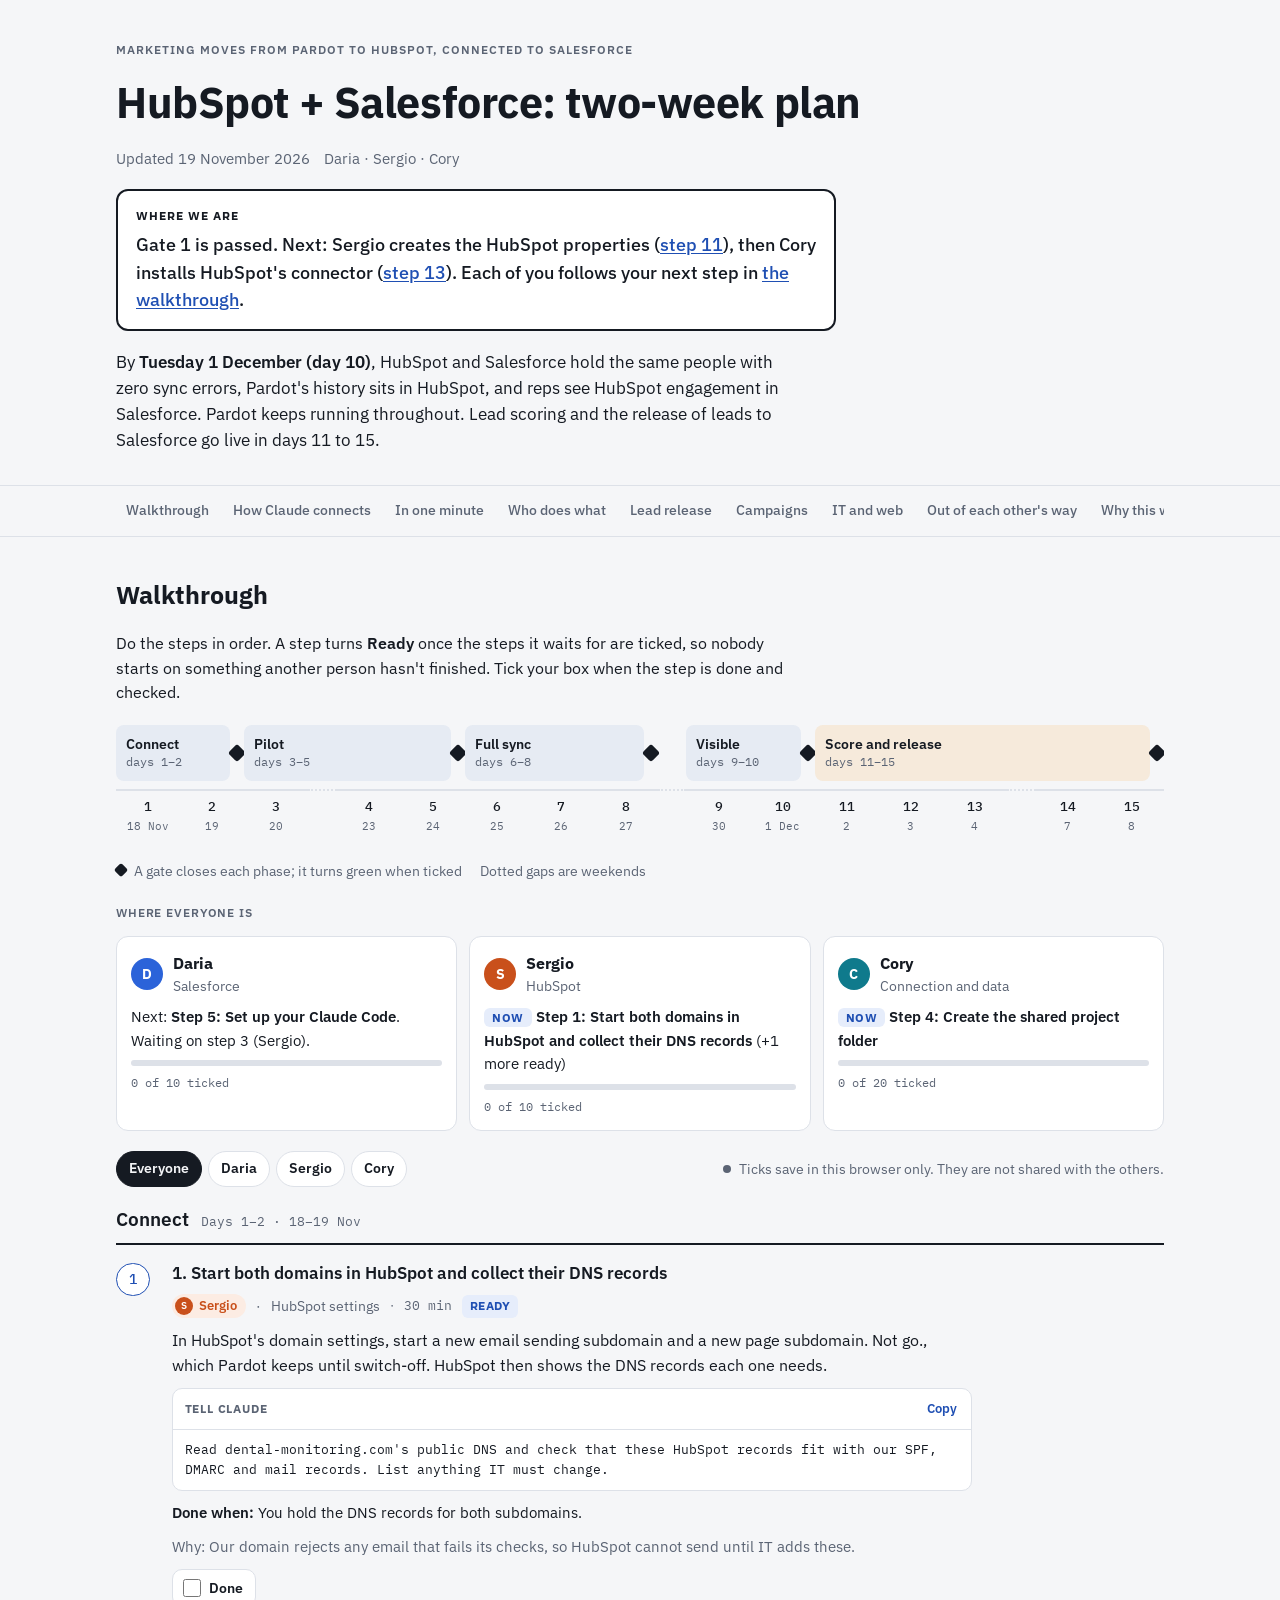
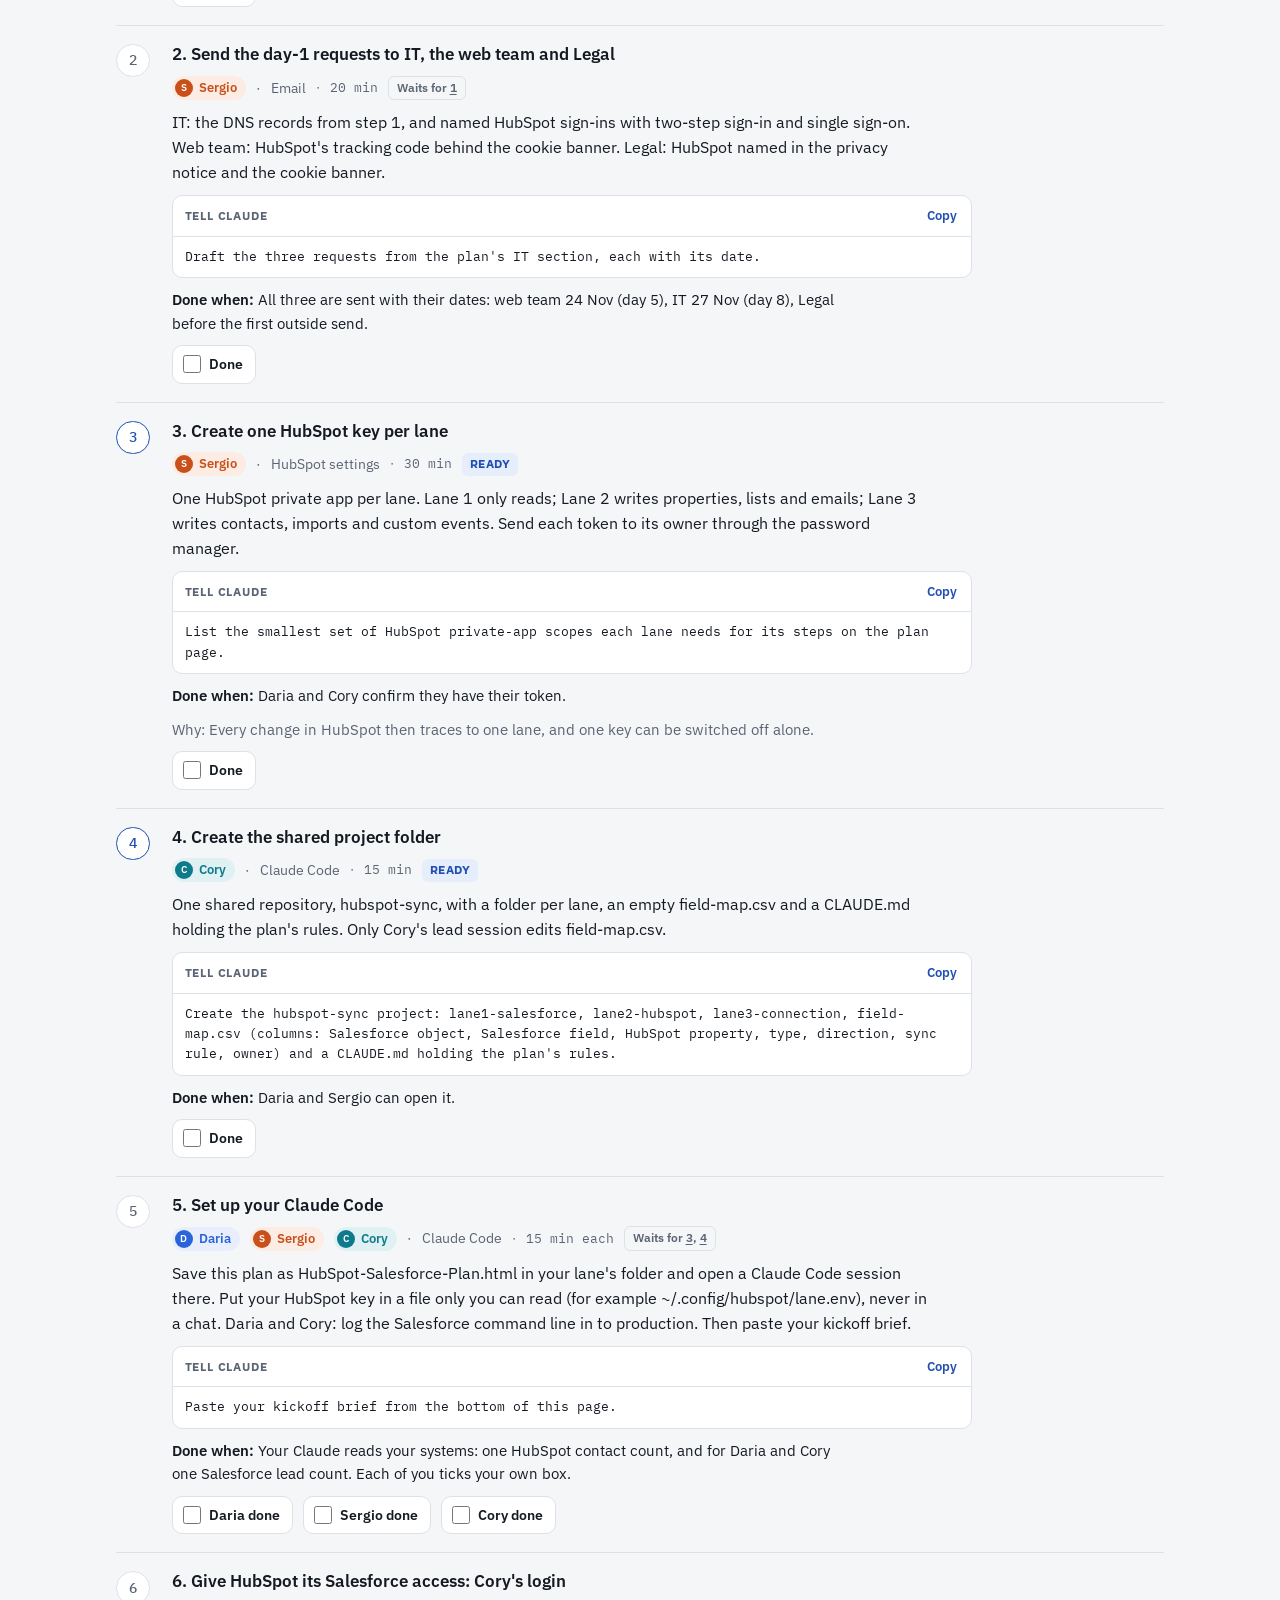
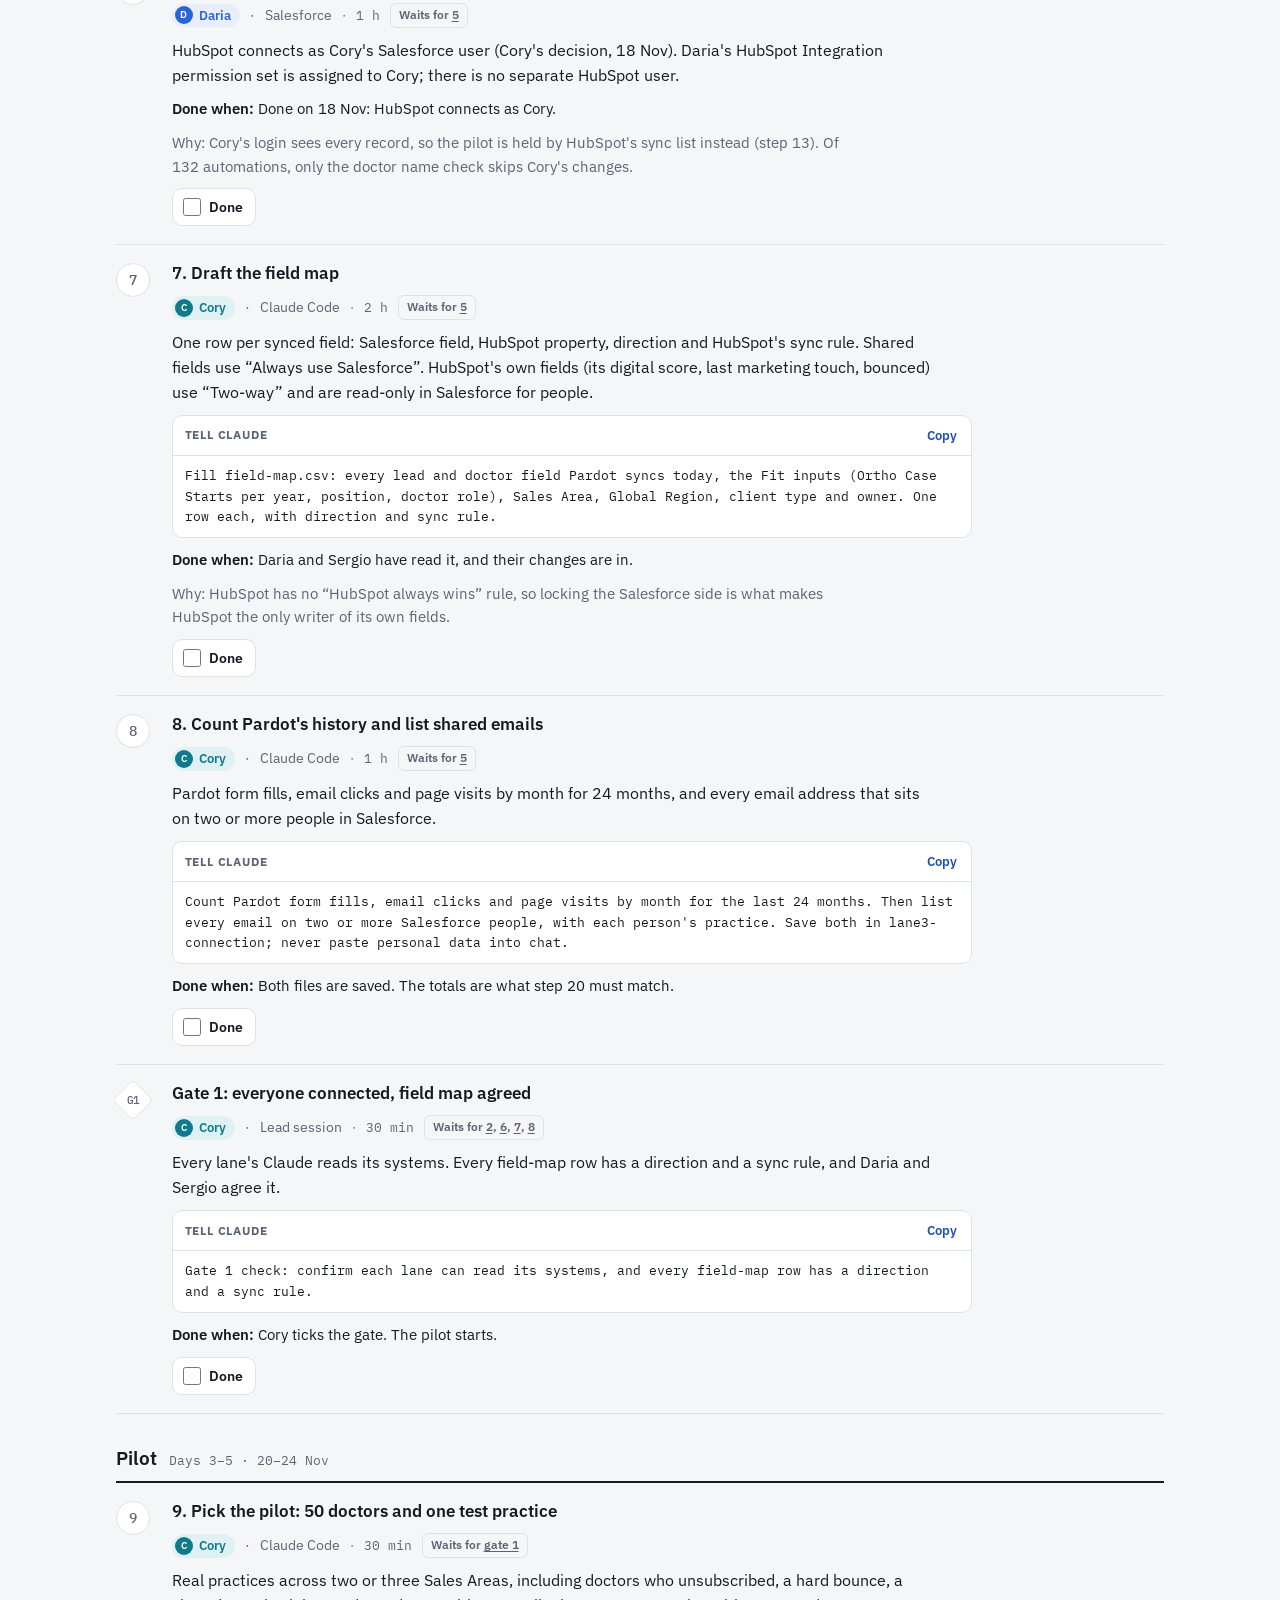
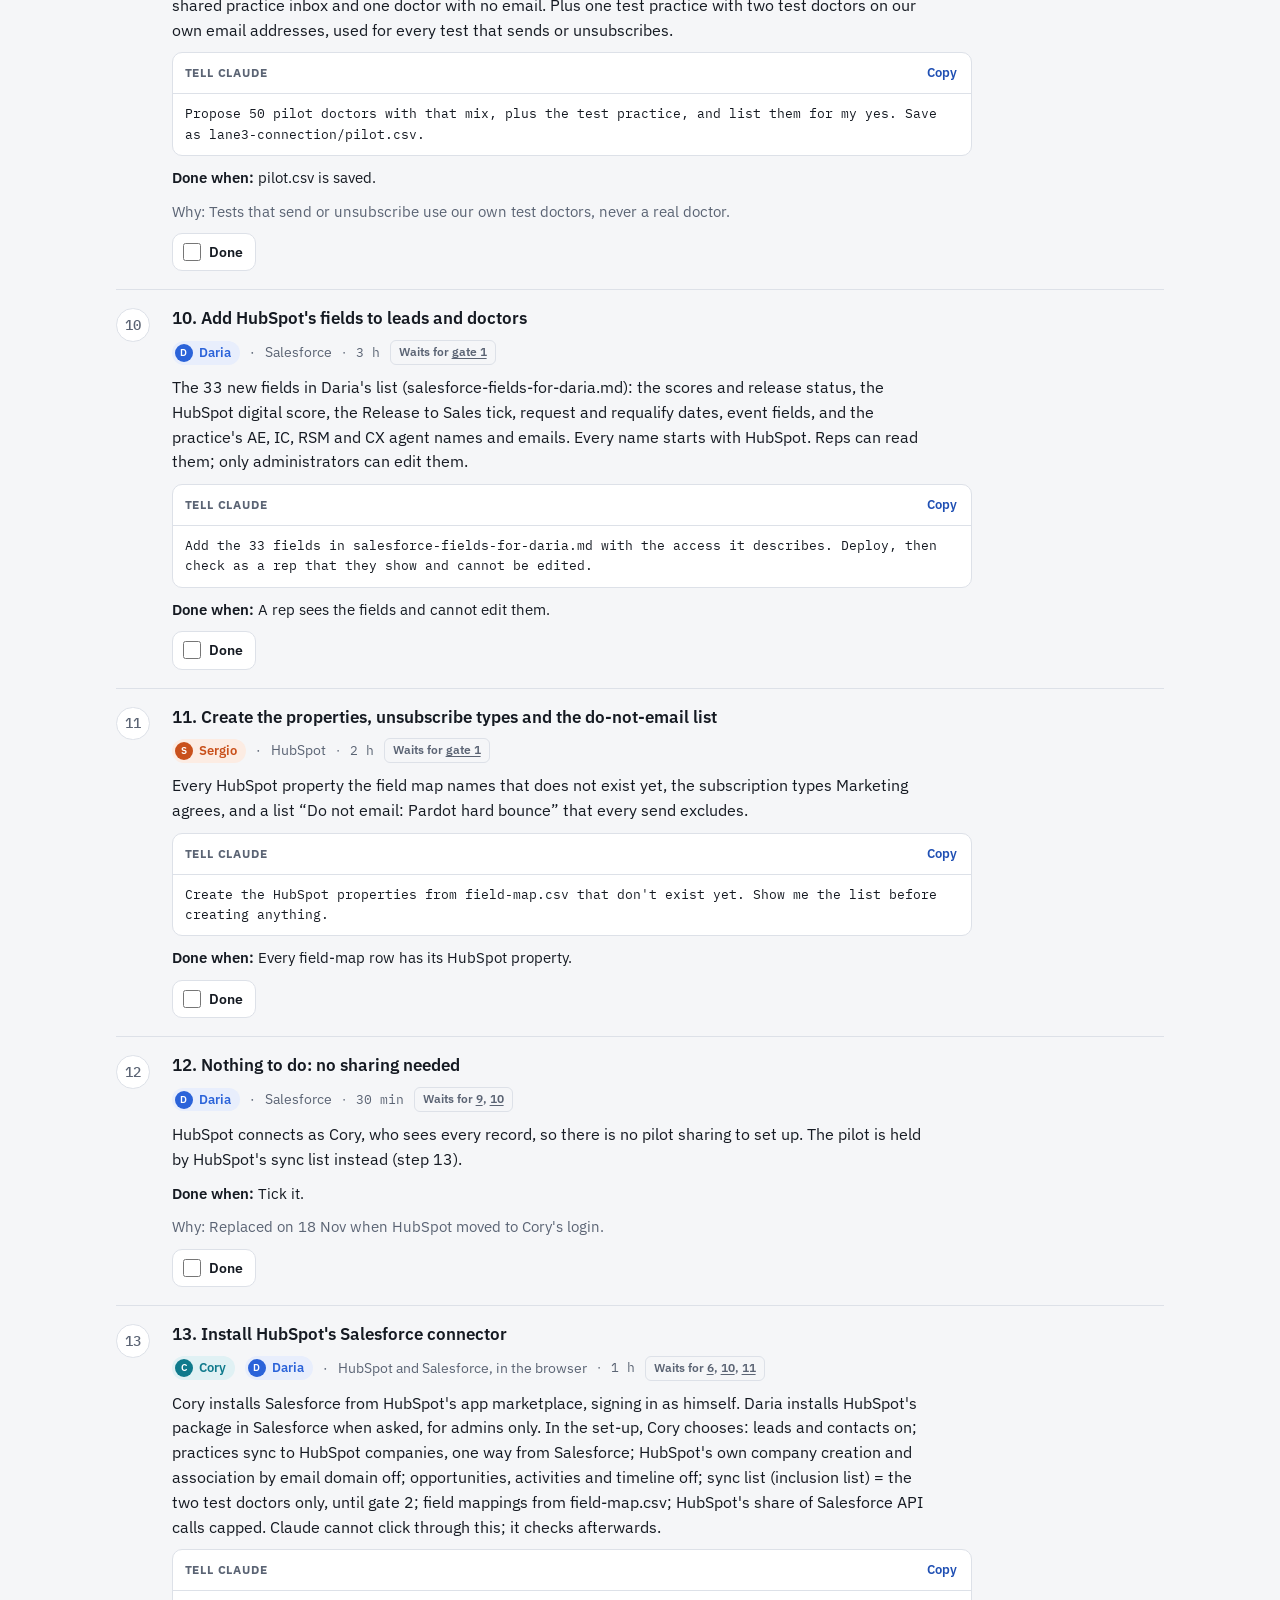
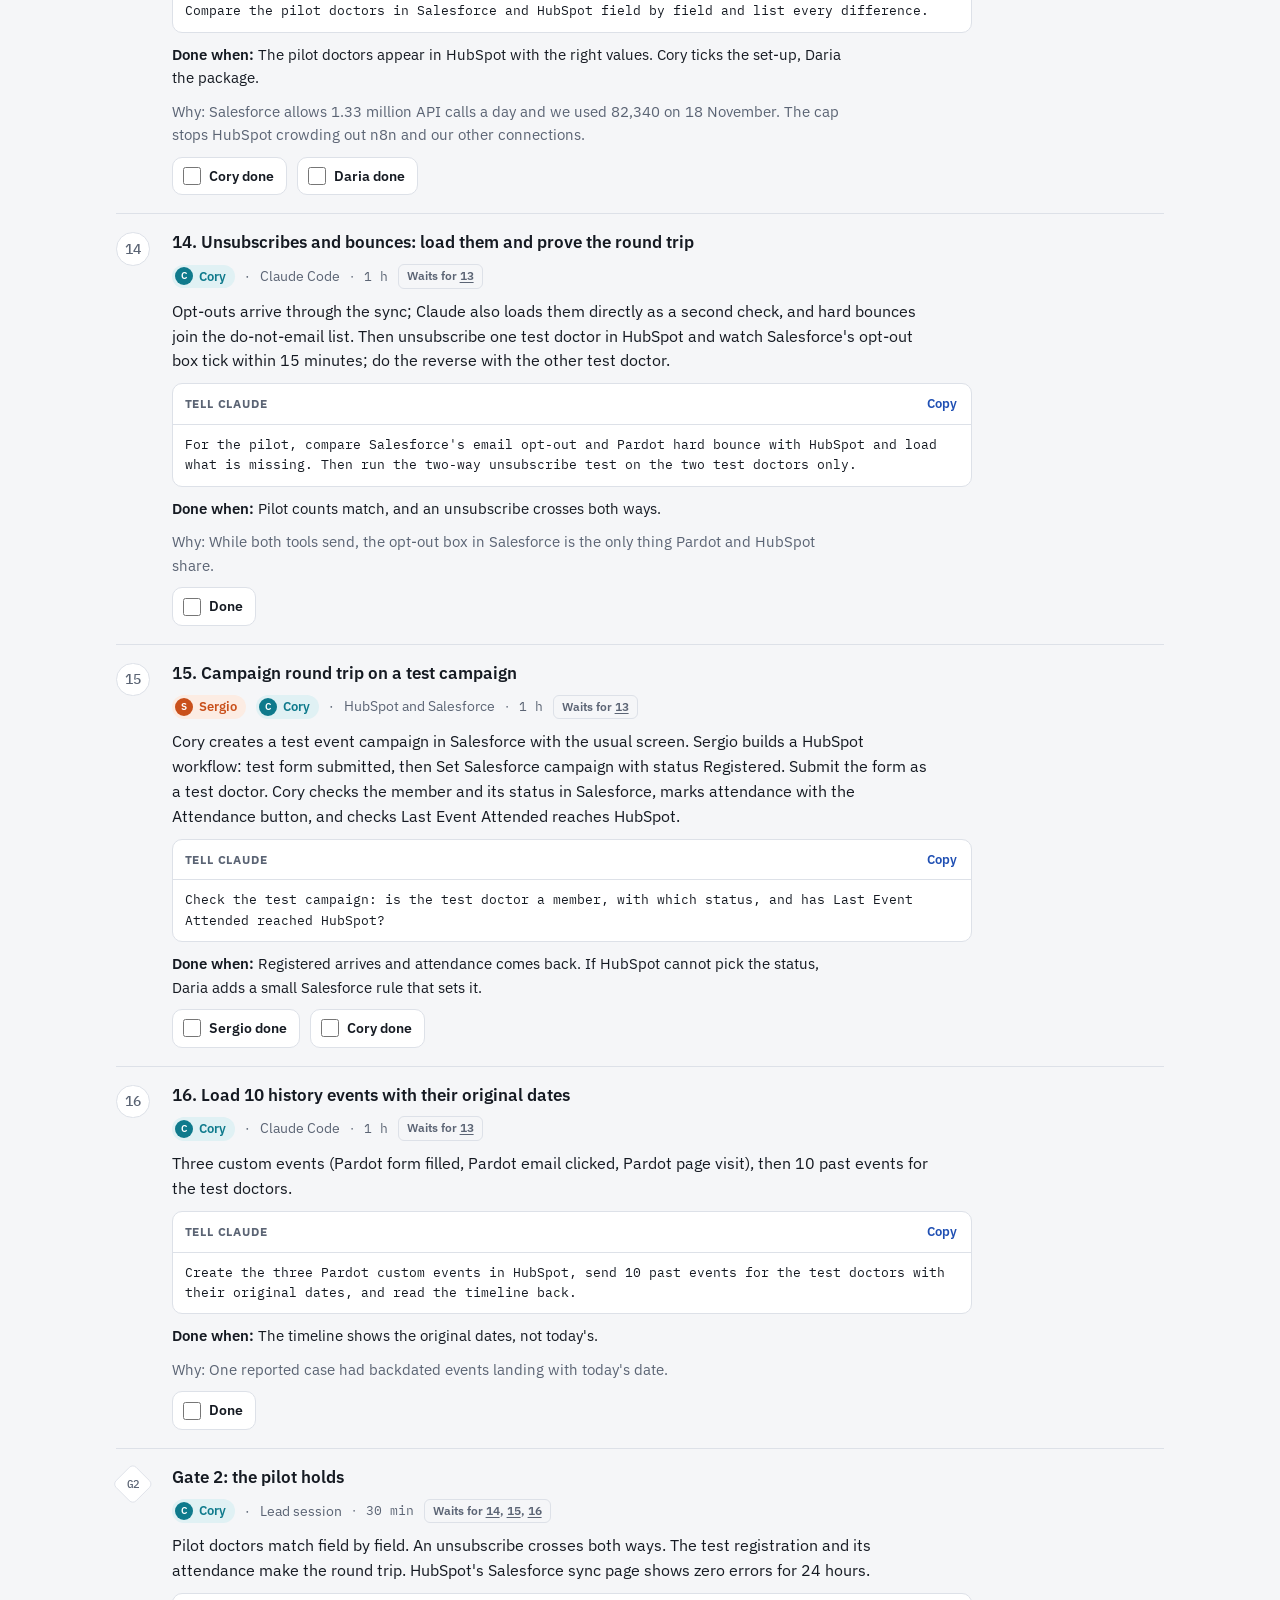
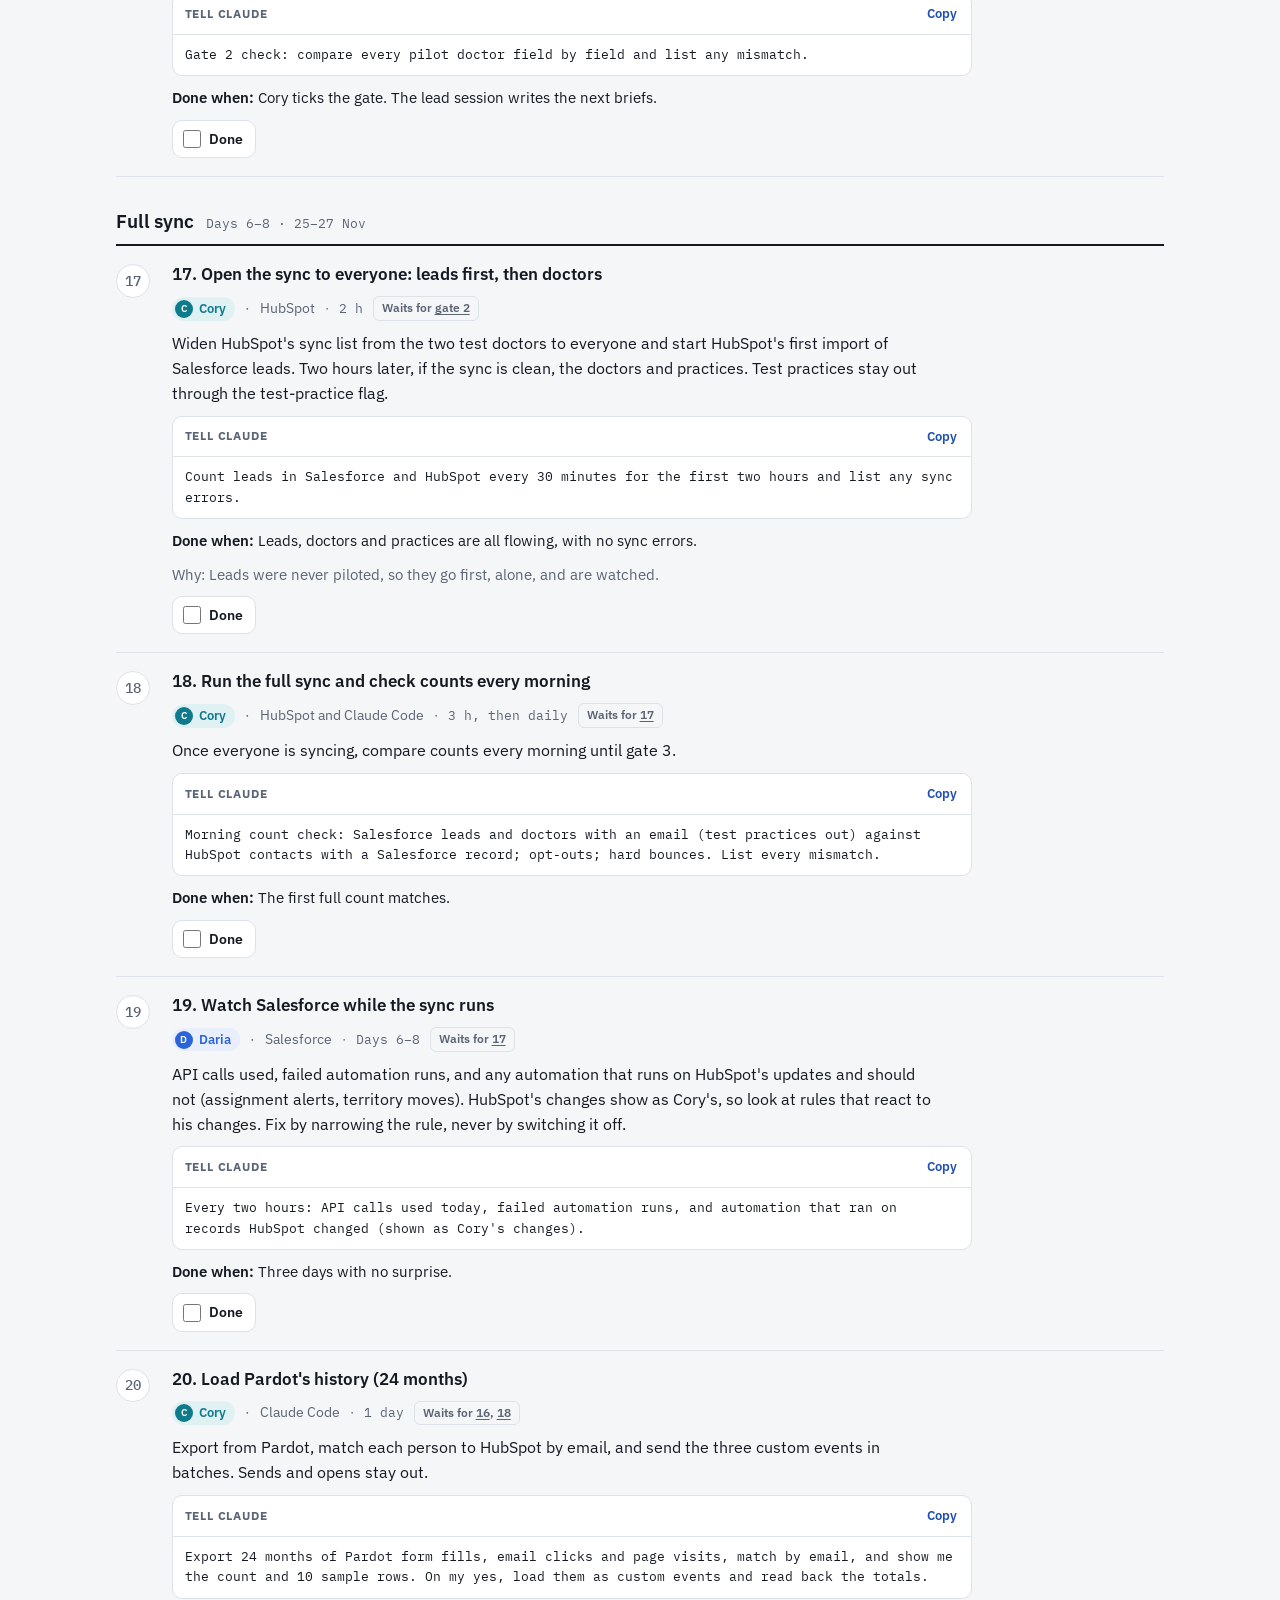
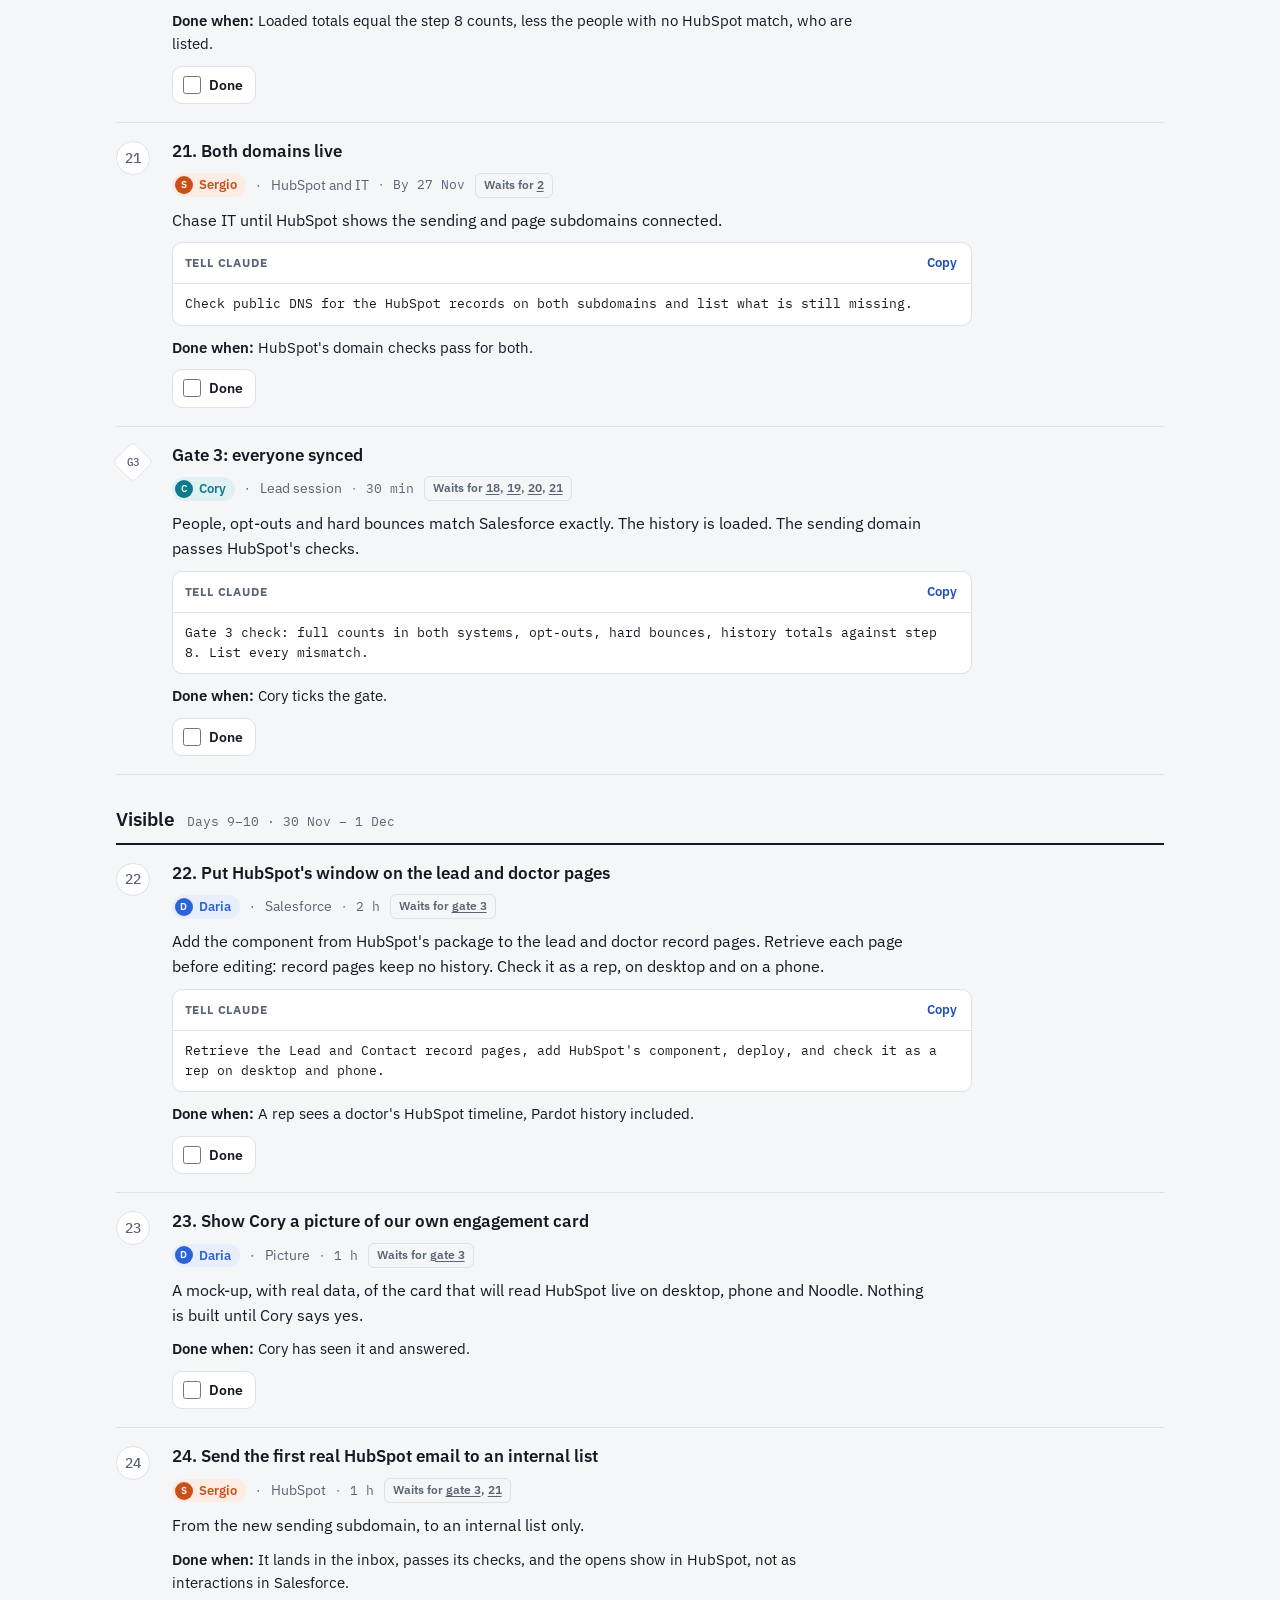
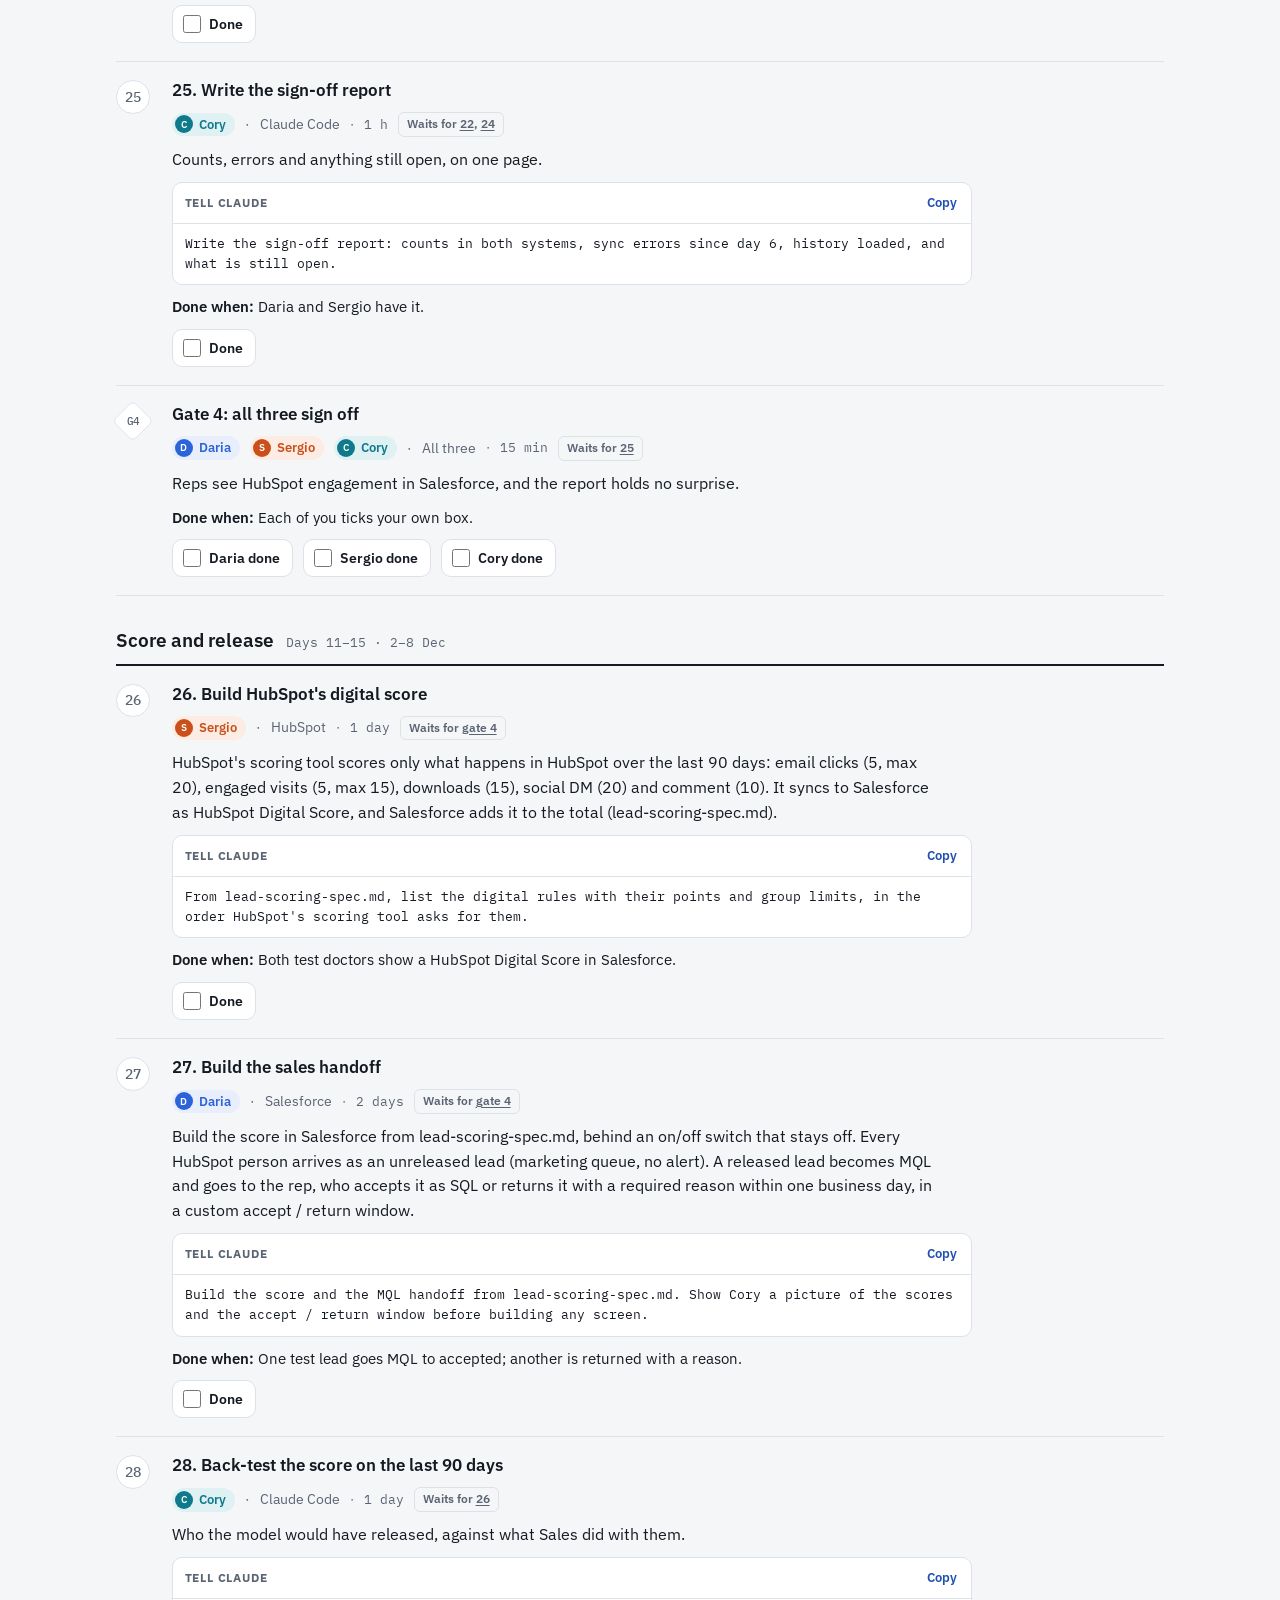
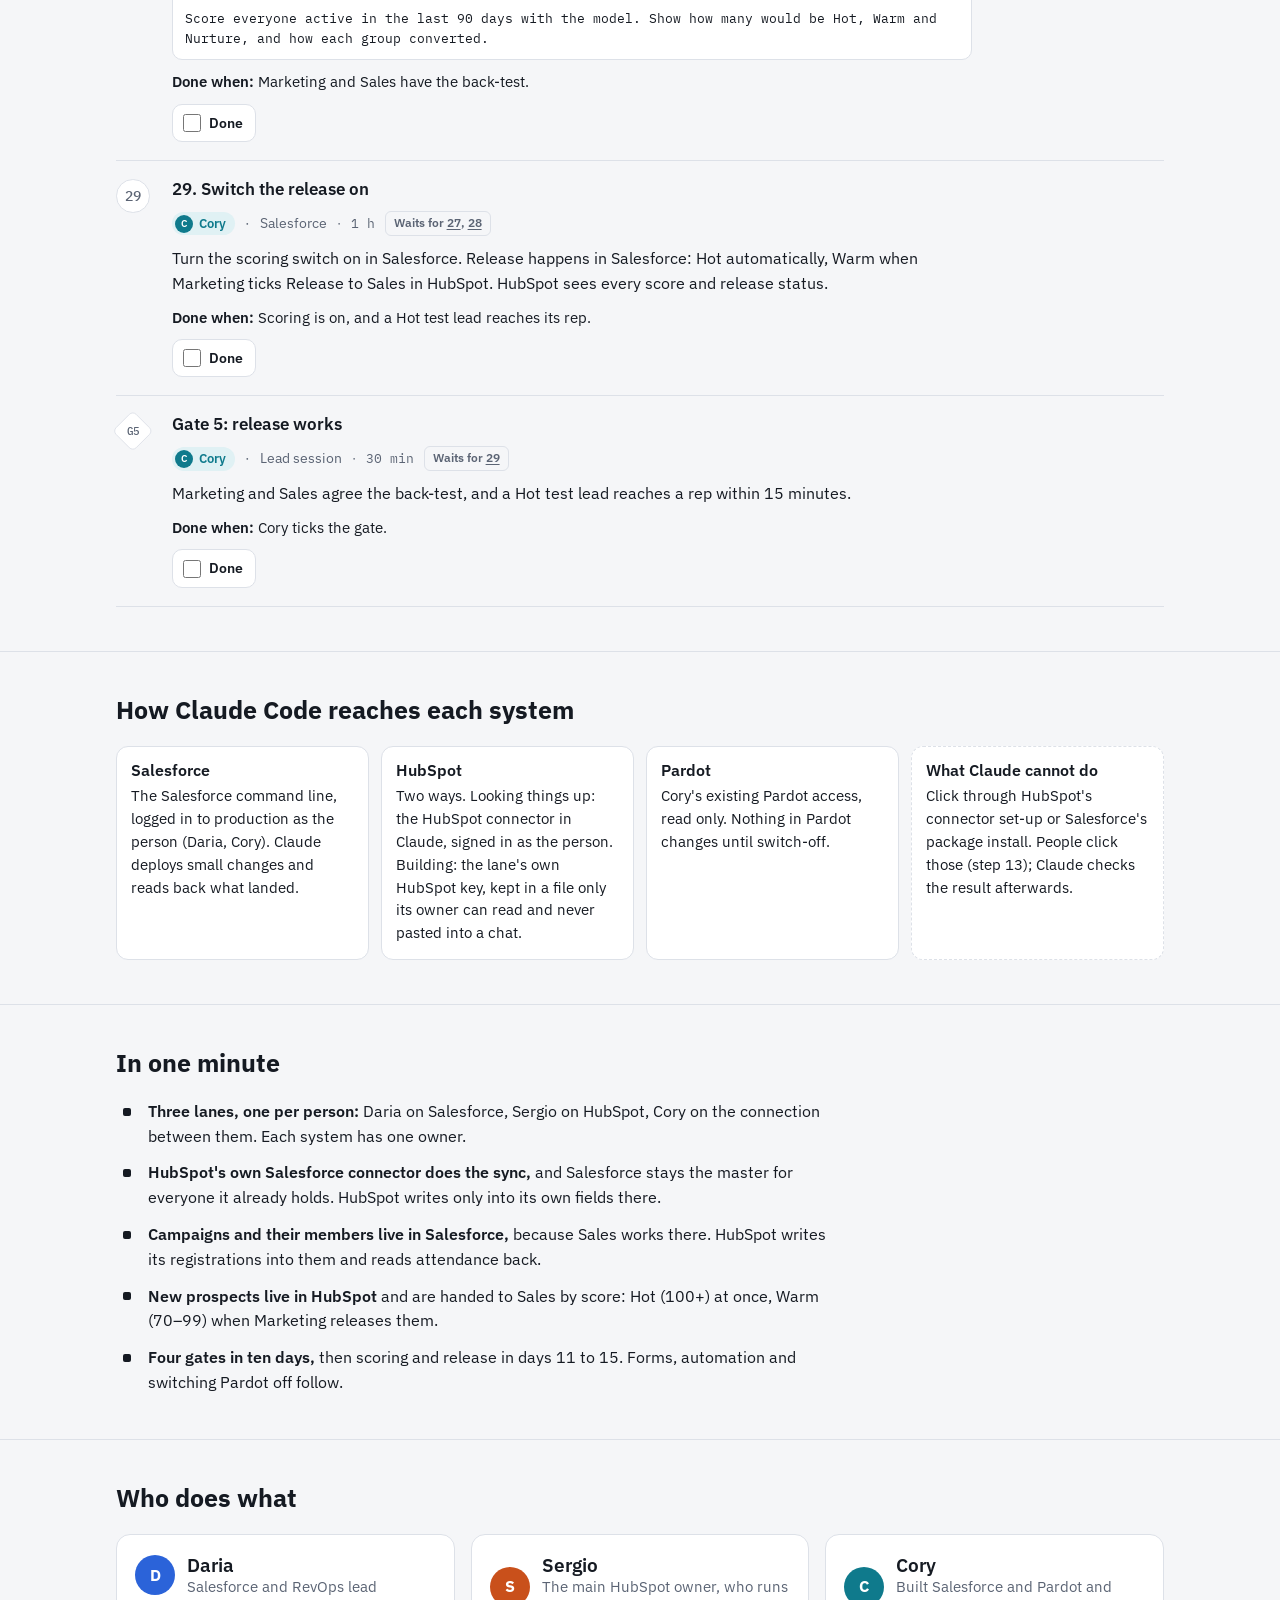
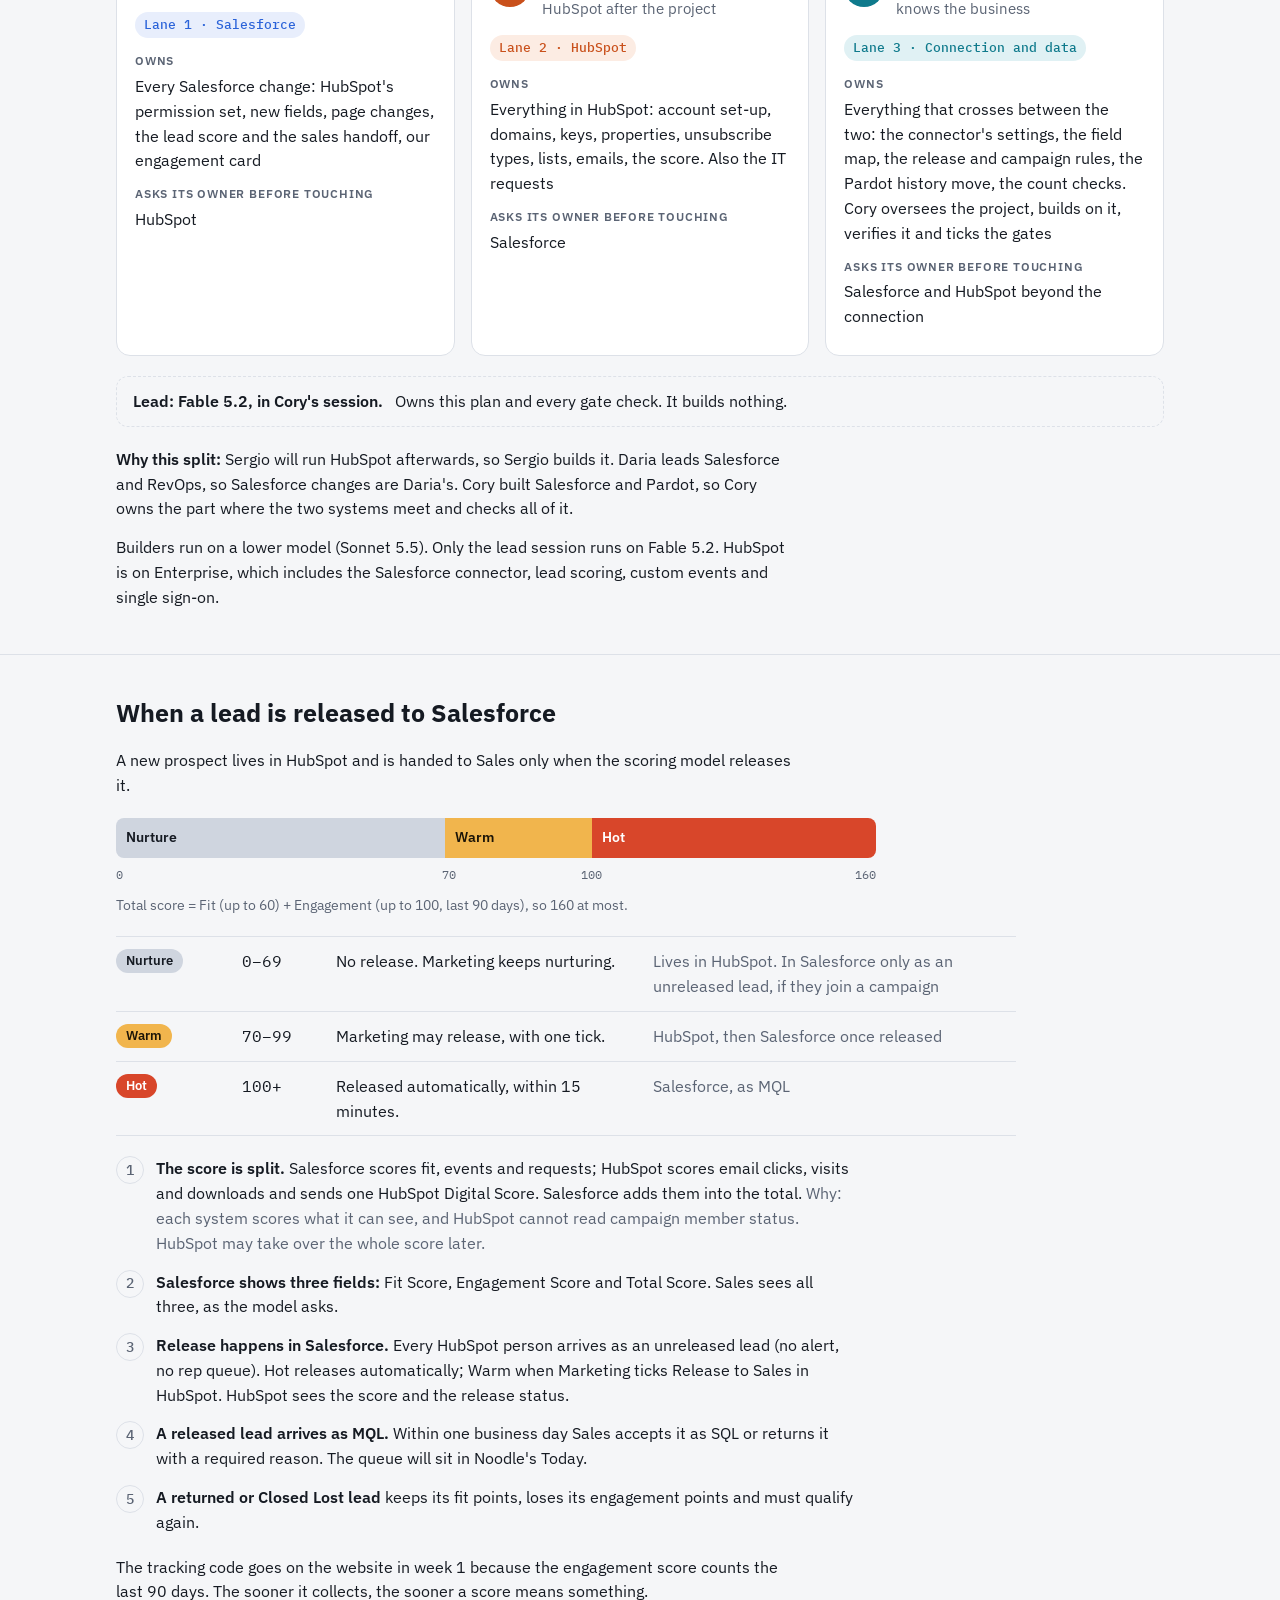
==== commit cbf201ca: "HubSpot plan: steps match the decisions since 18 Nov (HubSpot uses Cory's login, practices sync to c" ====
--- a/hubspot-plan/index.html
+++ b/hubspot-plan/index.html
@@ -323,10 +323,10 @@
   <div class="wrap">
     <p class="eyebrow">Marketing moves from Pardot to HubSpot, connected to Salesforce</p>
     <h1>HubSpot + Salesforce: two-week plan</h1>
-    <p class="byline"><span>Written 18 November 2026</span><span>Daria · Sergio · Cory</span></p>
+    <p class="byline"><span>Updated 19 November 2026</span><span>Daria · Sergio · Cory</span></p>
     <div class="next">
-      <span class="next-label">Start here, today</span>
-      <p>Sergio takes <a href="#s1">steps 1–3</a> and Cory <a href="#s4">step 4</a>. Then all three do <a href="#s5">step 5</a>. From there, each of you follows your next step in <a href="#walkthrough">the walkthrough</a>.</p>
+      <span class="next-label">Where we are</span>
+      <p>Gate 1 is passed. Next: Sergio creates the HubSpot properties (<a href="#s11">step 11</a>), then Cory installs HubSpot's connector (<a href="#s13">step 13</a>). Each of you follows your next step in <a href="#walkthrough">the walkthrough</a>.</p>
     </div>
     <p class="goal">By <strong>Tuesday 1 December (day 10)</strong>, HubSpot and Salesforce hold the same people with zero sync errors, Pardot's history sits in HubSpot, and reps see HubSpot engagement in Salesforce. Pardot keeps running throughout. Lead scoring and the release of leads to Salesforce go live in days 11 to 15.</p>
   </div>
@@ -440,7 +440,7 @@
           <span class="lane-tag">Lane 1 · Salesforce</span>
           <dl>
             <dt>Owns</dt>
-            <dd>Every Salesforce change: HubSpot's own login, new fields, sharing, page changes, the sales handoff, our engagement card</dd>
+            <dd>Every Salesforce change: HubSpot's permission set, new fields, page changes, the lead score and the sales handoff, our engagement card</dd>
             <dt>Asks its owner before touching</dt>
             <dd>HubSpot</dd>
           </dl>
@@ -495,9 +495,9 @@
         <li><span class="chip hot">Hot</span><span class="range">100+</span><span>Released automatically, within 15 minutes.</span><span class="where">Salesforce, as MQL</span></li>
       </ul>
       <ol class="steps">
-        <li><span><strong>HubSpot computes the score.</strong> <span class="why">Why HubSpot: clicks, visits and downloads happen there, and its scoring tool already has group limits, a 90-day window and Hot/Warm labels. Scoring in Salesforce would mean copying every event in.</span></span></li>
+        <li><span><strong>The score is split.</strong> Salesforce scores fit, events and requests; HubSpot scores email clicks, visits and downloads and sends one HubSpot Digital Score. Salesforce adds them into the total. <span class="why">Why: each system scores what it can see, and HubSpot cannot read campaign member status. HubSpot may take over the whole score later.</span></span></li>
         <li><span><strong>Salesforce shows three fields:</strong> Fit Score, Engagement Score and Total Score. Sales sees all three, as the model asks.</span></li>
-        <li><span><strong>The release gate is one HubSpot list.</strong> Only people on it sync to Salesforce: Hot automatically, Warm on Marketing's tick, campaign responders as unreleased leads, plus everyone Salesforce already holds. <span class="why">Why: this list is the connector's own filter, so release needs no custom code.</span></span></li>
+        <li><span><strong>Release happens in Salesforce.</strong> Every HubSpot person arrives as an unreleased lead (no alert, no rep queue). Hot releases automatically; Warm when Marketing ticks Release to Sales in HubSpot. HubSpot sees the score and the release status.</span></li>
         <li><span><strong>A released lead arrives as MQL.</strong> Within one business day Sales accepts it as SQL or returns it with a required reason. The queue will sit in Noodle's Today.</span></li>
         <li><span><strong>A returned or Closed Lost lead</strong> keeps its fit points, loses its engagement points and must qualify again.</span></li>
       </ol>
@@ -538,7 +538,7 @@
   <section id="it">
     <div class="wrap">
       <h2>IT and web set-up</h2>
-      <p class="prose">These are the only tasks that wait on people outside the three of us, so they are asked for on day 1 (steps 1, 2 and 21). Sergio owns the chasing.</p>
+      <p class="prose">These are the only tasks that wait on people outside the three of us. They only gate email sending (steps 21 and 24), so Sergio sends them as sending gets close and owns the chasing.</p>
       <div class="tbl-wrap">
         <table class="tbl">
           <thead><tr><th>What</th><th>Who does it</th><th>Needed by</th><th>Why</th></tr></thead>
@@ -582,8 +582,8 @@
       <h2>Why we build it this way</h2>
       <ol class="steps">
         <li><span><strong>HubSpot's own connector, not a sync we write.</strong> HubSpot maintains it, and it already handles retries, limits and matching people by email. A hand-built sync is the part that takes months.</span></li>
-        <li><span><strong>Salesforce wins on every shared field.</strong> Sync problems come from two systems editing the same field. So each field has one owner, and HubSpot writes only into its own Salesforce fields: the three scores, last marketing touch, bounced, release status.</span></li>
-        <li><span><strong>HubSpot gets its own Salesforce login, never Cory's.</strong> What that login can see is what HubSpot receives, so it doubles as our filter. Cory's login also skips our automation, and its changes could not be told apart from Cory's own.</span></li>
+        <li><span><strong>Salesforce wins on every shared field.</strong> Sync problems come from two systems editing the same field. So each field has one owner, and HubSpot writes only into its own Salesforce fields: its digital score, the Release to Sales tick, the request date, last marketing touch and bounced.</span></li>
+        <li><span><strong>HubSpot connects as Cory's Salesforce user.</strong> Cory's decision. His login sees every record, so the pilot is held by HubSpot's sync list and test practices are kept out by their flag. Only one rule skips his changes (the doctor name check); lead routing runs.</span></li>
         <li><span><strong>HubSpot email events never become interactions in Salesforce.</strong> That setting writes one entry per open and per click, with no de-duplication. Pardot did the same, and we now delete 2.4 million of those entries. They would also inflate Engagement and Overall activity.</span></li>
         <li><span><strong>While both tools run, unsubscribes travel through Salesforce.</strong> Pardot and HubSpot do not talk to each other. Both read and write the same opt-out box in Salesforce, so an unsubscribe in one stops email from the other.</span></li>
       </ol>
@@ -634,7 +634,9 @@
             <li><svg viewBox="0 0 24 24" aria-hidden="true"><path d="M5 12.5l4.5 4.5L19 7.5"/></svg><span>A clean sync comes first, scoring and release next, forms and automation after.</span></li>
             <li><svg viewBox="0 0 24 24" aria-hidden="true"><path d="M5 12.5l4.5 4.5L19 7.5"/></svg><span>Daria owns Salesforce, Sergio owns HubSpot, Cory owns the connection. Fable 5.2 leads and checks; a lower model builds.</span></li>
             <li><svg viewBox="0 0 24 24" aria-hidden="true"><path d="M5 12.5l4.5 4.5L19 7.5"/></svg><span>HubSpot is on Enterprise: the connector, scoring, custom events and single sign-on are included.</span></li>
-            <li><svg viewBox="0 0 24 24" aria-hidden="true"><path d="M5 12.5l4.5 4.5L19 7.5"/></svg><span>The pilot is 50 doctors and a test practice. Leads join on day 6: everyone in Salesforce can see leads, so they cannot be held to a pilot.</span></li>
+            <li><svg viewBox="0 0 24 24" aria-hidden="true"><path d="M5 12.5l4.5 4.5L19 7.5"/></svg><span>The pilot is 50 doctors checked field by field, plus two test doctors (Corys Lawing, Matt Robertson) on Ortho Company Test (NAM) for every test send and unsubscribe.</span></li>
+            <li><svg viewBox="0 0 24 24" aria-hidden="true"><path d="M5 12.5l4.5 4.5L19 7.5"/></svg><span>HubSpot connects as Cory's Salesforce user. Practices sync to HubSpot companies, one way.</span></li>
+            <li><svg viewBox="0 0 24 24" aria-hidden="true"><path d="M5 12.5l4.5 4.5L19 7.5"/></svg><span>The score is split: Salesforce scores fit, events and requests and holds the total and the release; HubSpot sends a digital score.</span></li>
             <li><svg viewBox="0 0 24 24" aria-hidden="true"><path d="M5 12.5l4.5 4.5L19 7.5"/></svg><span>Leads are handed to Sales by the scoring model: Hot at once, Warm by Marketing, Nurture never.</span></li>
             <li><svg viewBox="0 0 24 24" aria-hidden="true"><path d="M5 12.5l4.5 4.5L19 7.5"/></svg><span>Sales has no HubSpot access, so every campaign and its members exist in Salesforce, whichever tool created it.</span></li>
           </ul>
@@ -681,9 +683,9 @@
 
 Your steps for days 1-5, in order:
 5. Confirm you can read Salesforce production, and HubSpot read-only with Lane 1's key.
-6. Create HubSpot's own Salesforce login: a dedicated user and a HubSpot Integration permission set with API access, read and edit on doctors (Contact), read on campaigns, edit on campaign members, and only the fields in field-map.csv. No View All. No access to leads yet. Show every permission before deploying, then read it back.
-10. Add the HubSpot fields from field-map.csv to Lead and Contact, every name starting with HubSpot. Reps can read them; only HubSpot's login can edit them. Deploy, then check as a rep.
-12. Add a HubSpot Pilot tick to the practice (Account), tick the practices in pilot.csv, and share ticked practices with HubSpot's login through a sharing rule. Then count the doctors and leads it can see: pilot doctors only, no leads.
+6. Done: HubSpot connects as Cory; the HubSpot Integration permission set is assigned to him.
+10. Add the 33 fields in salesforce-fields-for-daria.md, every name starting with HubSpot. Reps can read them; only administrators can edit them. Deploy, then check as a rep.
+12. Nothing to do: no sharing, because HubSpot uses Cory's login.
 13. When Cory's connector set-up asks, install HubSpot's package in Salesforce for admins only.
 
 Before each step, check in the plan that the steps it waits for are done. When a step is done and checked, tell Daria, who ticks it in the plan.
@@ -736,7 +738,7 @@
 5. Confirm you can read Salesforce production, Pardot (read only) and HubSpot with Lane 3's key.
 7. Fill field-map.csv: every lead and doctor field Pardot syncs today, the Fit inputs (Ortho Case Starts per year, position, doctor role), Sales Area, Global Region, client type and owner. Shared fields: Always use Salesforce. HubSpot's own fields (scores, last marketing touch, bounced, release status): Two-way, read-only in Salesforce.
 8. Count Pardot form fills, email clicks and page visits by month for 24 months. List every email on two or more Salesforce people, with each practice. Save both in lane3-connection; never paste personal data into chat.
-9. Propose 50 pilot doctors across two or three Sales Areas (some unsubscribed, a hard bounce, a shared practice inbox, one with no email) plus one test practice with two test doctors on our own addresses. Save pilot.csv on Cory's yes.
+9. Done: 50 pilot doctors plus test doctors Corys Lawing and Matt Robertson (Ortho Company Test (NAM)), in private/pilot.csv.
 13. After Cory finishes the connector set-up: compare the pilot doctors in both systems field by field.
 14. Compare opt-outs and hard bounces for the pilot, load any missing, and run the two-way unsubscribe test on the two test doctors only.
 15. Check the test campaign: the member, its status, and Last Event Attended in HubSpot.
@@ -811,14 +813,14 @@
       tell: "Paste your kickoff brief from the bottom of this page.",
       done: "Your Claude reads your systems: one HubSpot contact count, and for Daria and Cory one Salesforce lead count. Each of you ticks your own box." },
     { id: "6", phase: "A", owners: ["daria"], where: "Salesforce", time: "1 h", waits: ["5"],
-      title: "Create HubSpot's own Salesforce login",
-      text: "A dedicated user and a HubSpot Integration permission set: API access, read and edit on doctors, read on campaigns, edit on campaign members, and only the fields in the field map. No View All, and no access to leads yet.",
-      tell: "Create the HubSpot integration user and permission set from step 6 of the plan. Show me every permission before deploying, then read it back.",
-      done: "The login works and sees no leads and no practices yet. Cory has its password through the password manager.",
-      why: "What this login can see is exactly what HubSpot receives. Leads are open to everyone in Salesforce, so lead access would send all 27,700 at once; it comes on day 6." },
+      title: "Give HubSpot its Salesforce access: Cory's login",
+      text: "HubSpot connects as Cory's Salesforce user (Cory's decision, 18 Nov). Daria's HubSpot Integration permission set is assigned to Cory; there is no separate HubSpot user.",
+      tell: "",
+      done: "Done on 18 Nov: HubSpot connects as Cory.",
+      why: "Cory's login sees every record, so the pilot is held by HubSpot's sync list instead (step 13). Of 132 automations, only the doctor name check skips Cory's changes." },
     { id: "7", phase: "A", owners: ["cory"], where: "Claude Code", time: "2 h", waits: ["5"],
       title: "Draft the field map",
-      text: "One row per synced field: Salesforce field, HubSpot property, direction and HubSpot's sync rule. Shared fields use “Always use Salesforce”. HubSpot's own fields (three scores, last marketing touch, bounced, release status) use “Two-way” and are read-only in Salesforce for everyone except HubSpot's login.",
+      text: "One row per synced field: Salesforce field, HubSpot property, direction and HubSpot's sync rule. Shared fields use “Always use Salesforce”. HubSpot's own fields (its digital score, last marketing touch, bounced) use “Two-way” and are read-only in Salesforce for people.",
       tell: "Fill field-map.csv: every lead and doctor field Pardot syncs today, the Fit inputs (Ortho Case Starts per year, position, doctor role), Sales Area, Global Region, client type and owner. One row each, with direction and sync rule.",
       done: "Daria and Sergio have read it, and their changes are in.",
       why: "HubSpot has no “HubSpot always wins” rule, so locking the Salesforce side is what makes HubSpot the only writer of its own fields." },
@@ -841,23 +843,23 @@
       why: "Tests that send or unsubscribe use our own test doctors, never a real doctor." },
     { id: "10", phase: "B", owners: ["daria"], where: "Salesforce", time: "3 h", waits: ["G1"],
       title: "Add HubSpot's fields to leads and doctors",
-      text: "Fit Score, Engagement Score, Total Score, Last Marketing Touch, Hard Bounced, Release Status, Last Event Attended and Event Points (last 90 days), the last two filled from campaign members. Every name starts with HubSpot. Reps can read them; only HubSpot's login can edit them.",
-      tell: "Add the HubSpot fields from field-map.csv to Lead and Contact with the access in step 10 of the plan. Deploy, then check as a rep that they show and cannot be edited.",
-      done: "A rep sees the fields and cannot edit them; HubSpot's login can." },
+      text: "The 33 new fields in Daria's list (salesforce-fields-for-daria.md): the scores and release status, the HubSpot digital score, the Release to Sales tick, request and requalify dates, event fields, and the practice's AE, IC, RSM and CX agent names and emails. Every name starts with HubSpot. Reps can read them; only administrators can edit them.",
+      tell: "Add the 33 fields in salesforce-fields-for-daria.md with the access it describes. Deploy, then check as a rep that they show and cannot be edited.",
+      done: "A rep sees the fields and cannot edit them." },
     { id: "11", phase: "B", owners: ["sergio"], where: "HubSpot", time: "2 h", waits: ["G1"],
       title: "Create the properties, unsubscribe types and the do-not-email list",
       text: "Every HubSpot property the field map names that does not exist yet, the subscription types Marketing agrees, and a list “Do not email: Pardot hard bounce” that every send excludes.",
       tell: "Create the HubSpot properties from field-map.csv that don't exist yet. Show me the list before creating anything.",
       done: "Every field-map row has its HubSpot property." },
     { id: "12", phase: "B", owners: ["daria"], where: "Salesforce", time: "30 min", waits: ["9", "10"],
-      title: "Share the pilot practices with HubSpot's login",
-      text: "A HubSpot Pilot tick on the practice, ticked for the practices in pilot.csv, and a sharing rule that gives HubSpot's login those practices. Their doctors follow.",
-      tell: "Add a HubSpot Pilot tick to Account, tick the practices in pilot.csv, share ticked practices with HubSpot's login, then count the doctors and leads it can see.",
-      done: "HubSpot's login sees the pilot doctors and the test doctors, and no leads.",
-      why: "Practices are private in Salesforce, so sharing them is how we hold HubSpot to the pilot." },
-    { id: "13", phase: "B", owners: ["cory", "daria"], where: "HubSpot and Salesforce, in the browser", time: "1 h", waits: ["6", "11", "12"],
+      title: "Nothing to do: no sharing needed",
+      text: "HubSpot connects as Cory, who sees every record, so there is no pilot sharing to set up. The pilot is held by HubSpot's sync list instead (step 13).",
+      tell: "",
+      done: "Tick it.",
+      why: "Replaced on 18 Nov when HubSpot moved to Cory's login." },
+    { id: "13", phase: "B", owners: ["cory", "daria"], where: "HubSpot and Salesforce, in the browser", time: "1 h", waits: ["6", "10", "11"],
       title: "Install HubSpot's Salesforce connector",
-      text: "Cory installs Salesforce from HubSpot's app marketplace, signing in as HubSpot's Salesforce login. Daria installs HubSpot's package in Salesforce when asked, for admins only. In the set-up, Cory chooses: leads and contacts on; companies, opportunities, activities and timeline off; selective sync on; inclusion list = the pilot; field mappings from field-map.csv; HubSpot's share of Salesforce API calls capped. Claude cannot click through this; it checks afterwards.",
+      text: "Cory installs Salesforce from HubSpot's app marketplace, signing in as himself. Daria installs HubSpot's package in Salesforce when asked, for admins only. In the set-up, Cory chooses: leads and contacts on; practices sync to HubSpot companies, one way from Salesforce; HubSpot's own company creation and association by email domain off; opportunities, activities and timeline off; sync list (inclusion list) = the two test doctors only, until gate 2; field mappings from field-map.csv; HubSpot's share of Salesforce API calls capped. Claude cannot click through this; it checks afterwards.",
       tell: "Compare the pilot doctors in Salesforce and HubSpot field by field and list every difference.",
       done: "The pilot doctors appear in HubSpot with the right values. Cory ticks the set-up, Daria the package.",
       why: "Salesforce allows 1.33 million API calls a day and we used 82,340 on 18 November. The cap stops HubSpot crowding out n8n and our other connections." },
@@ -884,21 +886,21 @@
       tell: "Gate 2 check: compare every pilot doctor field by field and list any mismatch.",
       done: "Cory ticks the gate. The lead session writes the next briefs." },
 
-    { id: "17", phase: "C", owners: ["daria"], where: "Salesforce", time: "1 h", waits: ["G2"],
-      title: "Open Salesforce to HubSpot: leads first, then doctors",
-      text: "Give HubSpot's login access to leads. Two hours later, if the sync is clean, share every practice that is not a test practice.",
-      tell: "Give HubSpot's login read and edit on Lead. After my go, share every practice that is not a test account with it, and count what it can see.",
-      done: "HubSpot's login sees every lead and every doctor at a real practice.",
-      why: "Leads could not be piloted, so they go first, alone, and are watched." },
+    { id: "17", phase: "C", owners: ["cory"], where: "HubSpot", time: "2 h", waits: ["G2"],
+      title: "Open the sync to everyone: leads first, then doctors",
+      text: "Widen HubSpot's sync list from the two test doctors to everyone and start HubSpot's first import of Salesforce leads. Two hours later, if the sync is clean, the doctors and practices. Test practices stay out through the test-practice flag.",
+      tell: "Count leads in Salesforce and HubSpot every 30 minutes for the first two hours and list any sync errors.",
+      done: "Leads, doctors and practices are all flowing, with no sync errors.",
+      why: "Leads were never piloted, so they go first, alone, and are watched." },
     { id: "18", phase: "C", owners: ["cory"], where: "HubSpot and Claude Code", time: "3 h, then daily", waits: ["17"],
       title: "Run the full sync and check counts every morning",
-      text: "Widen the inclusion list to everyone who has a Salesforce record, and start HubSpot's first import of Salesforce leads and doctors.",
+      text: "Once everyone is syncing, compare counts every morning until gate 3.",
       tell: "Morning count check: Salesforce leads and doctors with an email (test practices out) against HubSpot contacts with a Salesforce record; opt-outs; hard bounces. List every mismatch.",
       done: "The first full count matches." },
     { id: "19", phase: "C", owners: ["daria"], where: "Salesforce", time: "Days 6–8", waits: ["17"],
       title: "Watch Salesforce while the sync runs",
-      text: "API calls used, failed automation runs, and any automation that runs on HubSpot's updates and should not (assignment alerts, territory moves). Fix by leaving HubSpot's login out of that rule, never by switching the rule off.",
-      tell: "Every two hours: API calls used today, failed automation runs, and automation that ran on records HubSpot's login changed.",
+      text: "API calls used, failed automation runs, and any automation that runs on HubSpot's updates and should not (assignment alerts, territory moves). HubSpot's changes show as Cory's, so look at rules that react to his changes. Fix by narrowing the rule, never by switching it off.",
+      tell: "Every two hours: API calls used today, failed automation runs, and automation that ran on records HubSpot changed (shown as Cory's changes).",
       done: "Three days with no surprise." },
     { id: "20", phase: "C", owners: ["cory"], where: "Claude Code", time: "1 day", waits: ["16", "18"],
       title: "Load Pardot's history (24 months)",
@@ -943,25 +945,25 @@
       done: "Each of you ticks your own box." },
 
     { id: "26", phase: "E", owners: ["sergio"], where: "HubSpot", time: "1 day", waits: ["G4"],
-      title: "Build the lead score from the model",
-      text: "HubSpot's lead scoring: Fit up to 60, Engagement up to 100 over the last 90 days with its group limits, Warm at 70, Hot at 100.",
-      tell: "From the scoring deck, list each rule with its points and group limit, in the order HubSpot's scoring tool asks for them.",
-      done: "Every test doctor shows a Fit, an Engagement and a Total score." },
+      title: "Build HubSpot's digital score",
+      text: "HubSpot's scoring tool scores only what happens in HubSpot over the last 90 days: email clicks (5, max 20), engaged visits (5, max 15), downloads (15), social DM (20) and comment (10). It syncs to Salesforce as HubSpot Digital Score, and Salesforce adds it to the total (lead-scoring-spec.md).",
+      tell: "From lead-scoring-spec.md, list the digital rules with their points and group limits, in the order HubSpot's scoring tool asks for them.",
+      done: "Both test doctors show a HubSpot Digital Score in Salesforce." },
     { id: "27", phase: "E", owners: ["daria"], where: "Salesforce", time: "2 days", waits: ["G4"],
       title: "Build the sales handoff",
-      text: "A released lead arrives as MQL. Sales accepts it as SQL or returns it with a required reason within one business day, from a queue on Noodle's Today. An unreleased lead gets no alert and no rep queue.",
-      tell: "Build the MQL handoff from step 27 of the plan. Show me a picture of the Today queue before building it.",
+      text: "Build the score in Salesforce from lead-scoring-spec.md, behind an on/off switch that stays off. Every HubSpot person arrives as an unreleased lead (marketing queue, no alert). A released lead becomes MQL and goes to the rep, who accepts it as SQL or returns it with a required reason within one business day, in a custom accept / return window.",
+      tell: "Build the score and the MQL handoff from lead-scoring-spec.md. Show Cory a picture of the scores and the accept / return window before building any screen.",
       done: "One test lead goes MQL to accepted; another is returned with a reason." },
     { id: "28", phase: "E", owners: ["cory"], where: "Claude Code", time: "1 day", waits: ["26"],
       title: "Back-test the score on the last 90 days",
       text: "Who the model would have released, against what Sales did with them.",
       tell: "Score everyone active in the last 90 days with the model. Show how many would be Hot, Warm and Nurture, and how each group converted.",
       done: "Marketing and Sales have the back-test." },
-    { id: "29", phase: "E", owners: ["cory"], where: "HubSpot", time: "1 h", waits: ["27", "28"],
+    { id: "29", phase: "E", owners: ["cory"], where: "Salesforce", time: "1 h", waits: ["27", "28"],
       title: "Switch the release on",
-      text: "Map the three score properties to Salesforce's score fields. The inclusion list becomes the release list: already in Salesforce, or Hot, or Warm with Marketing's tick, or a campaign responder (as an unreleased lead).",
+      text: "Turn the scoring switch on in Salesforce. Release happens in Salesforce: Hot automatically, Warm when Marketing ticks Release to Sales in HubSpot. HubSpot sees every score and release status.",
       tell: "",
-      done: "The release list is live." },
+      done: "Scoring is on, and a Hot test lead reaches its rep." },
     { id: "G5", gate: true, phase: "E", owners: ["cory"], where: "Lead session", time: "30 min", waits: ["29"],
       title: "Gate 5: release works",
       text: "Marketing and Sales agree the back-test, and a Hot test lead reaches a rep within 15 minutes.",
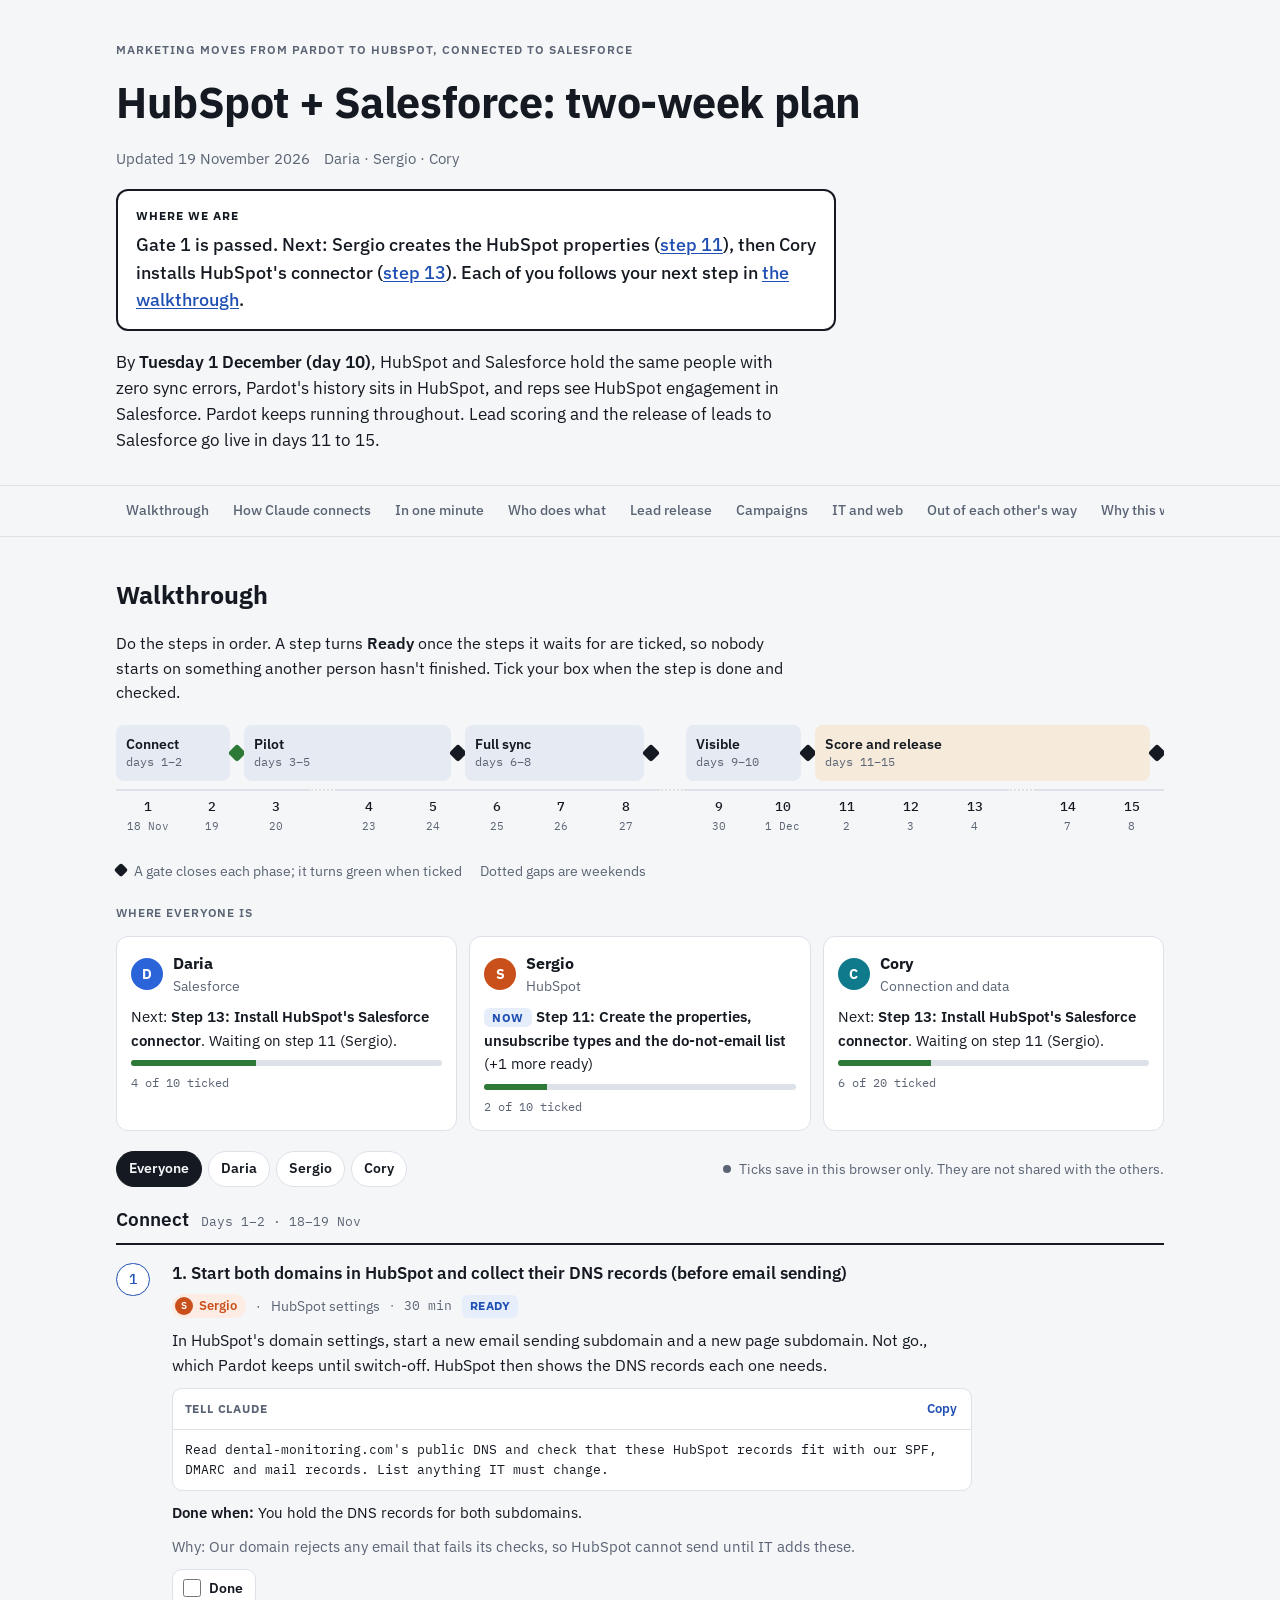
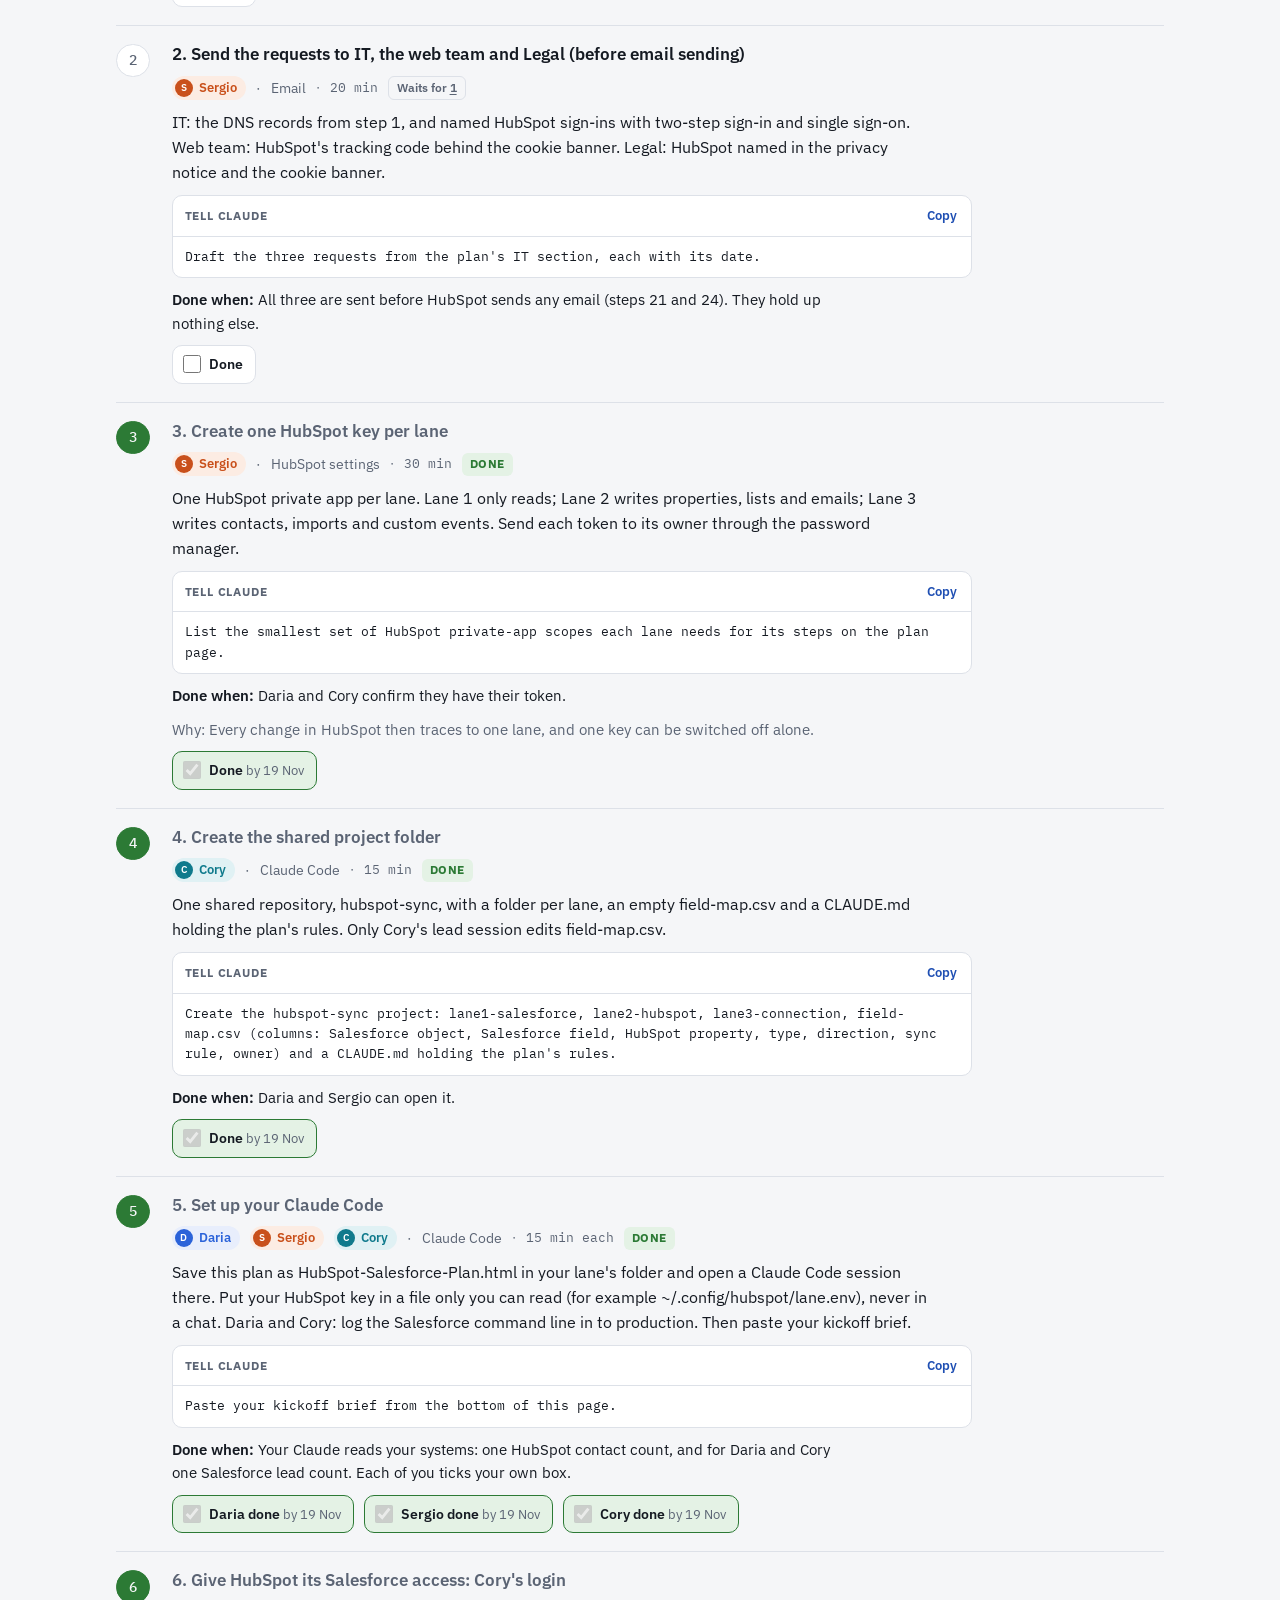
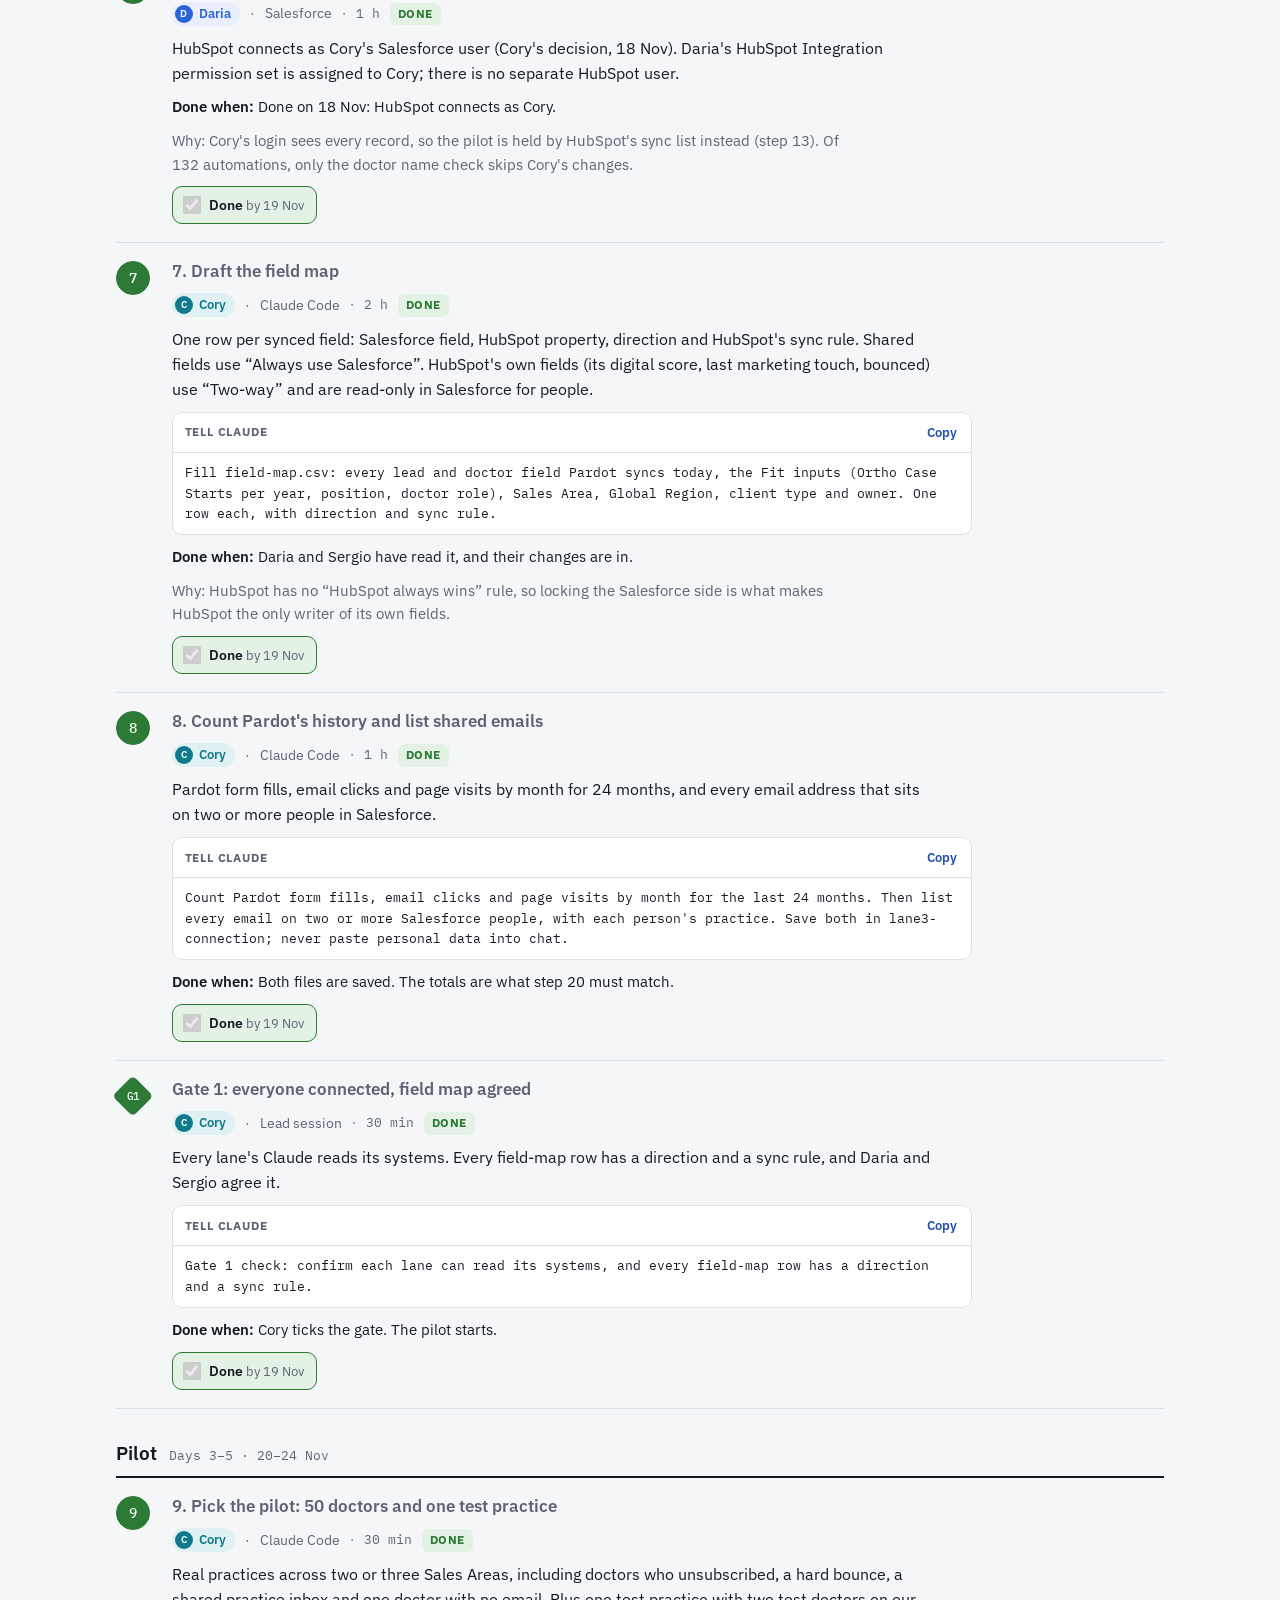
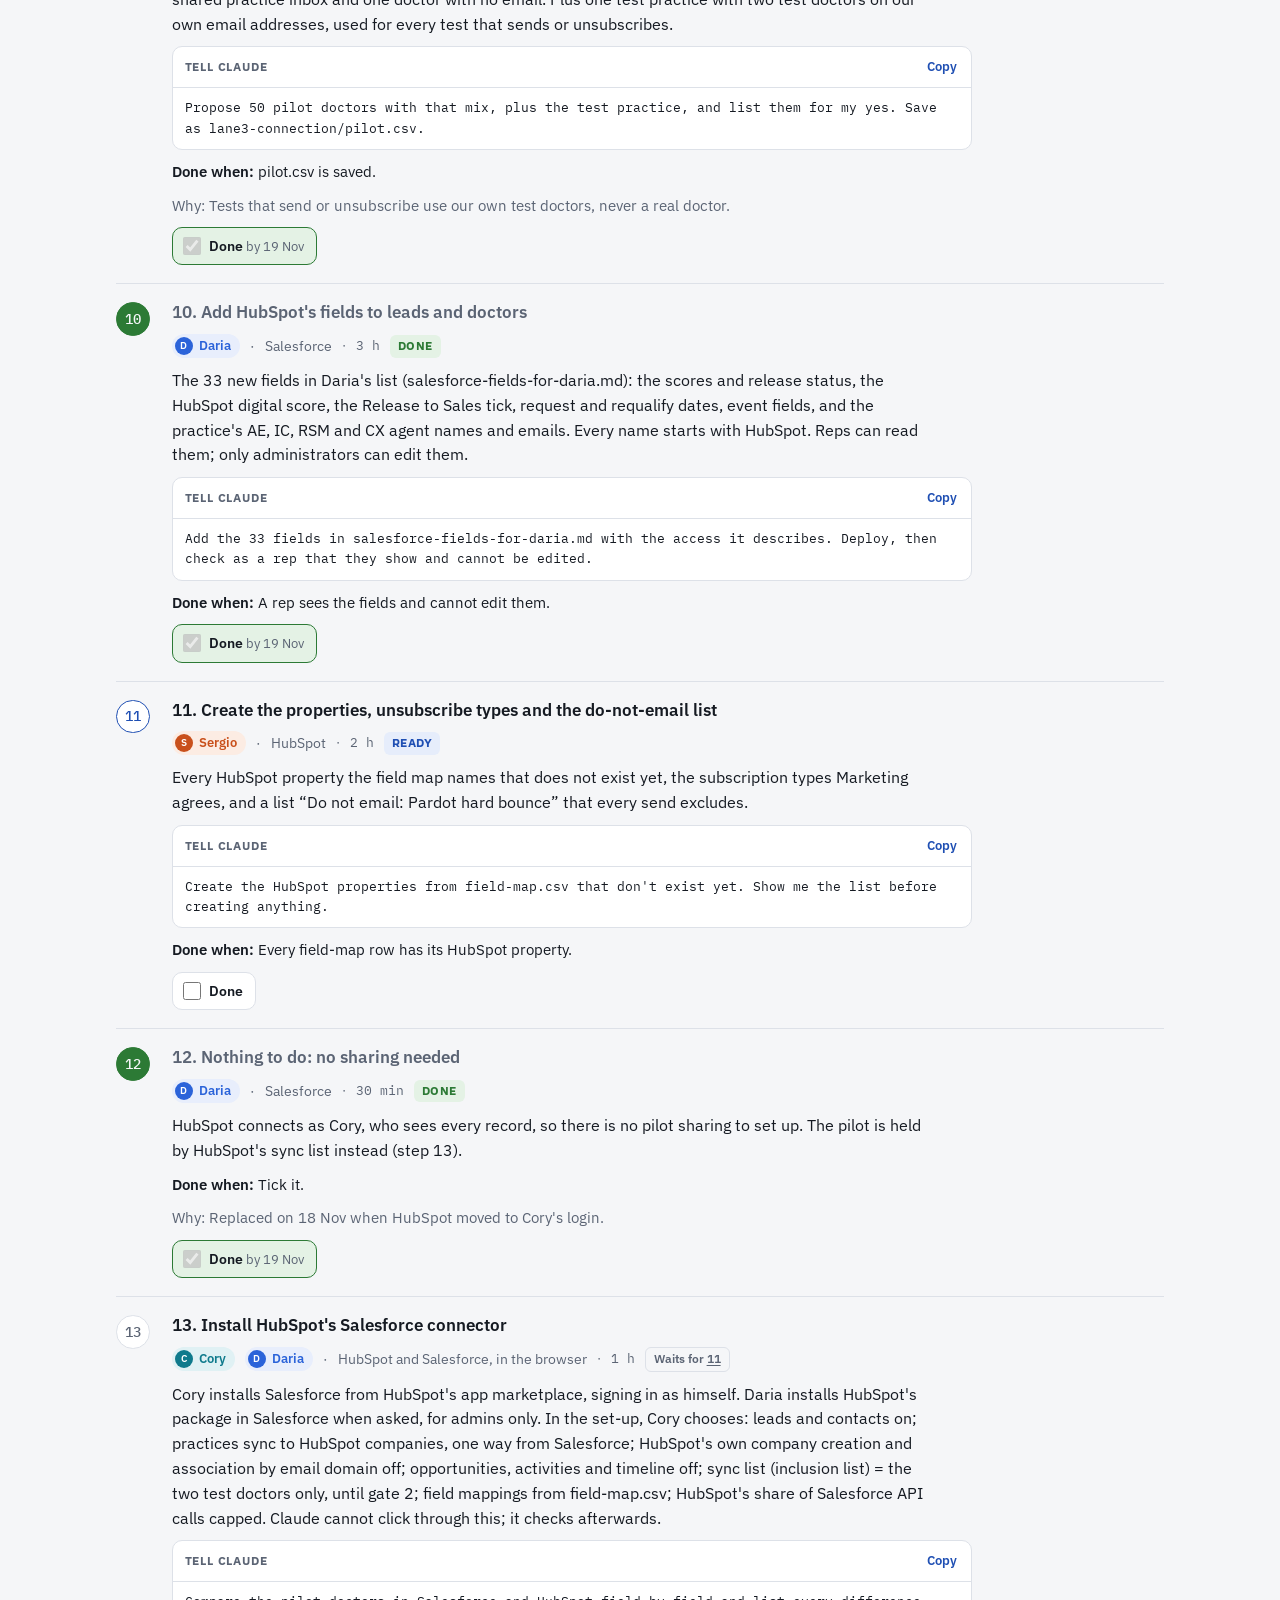
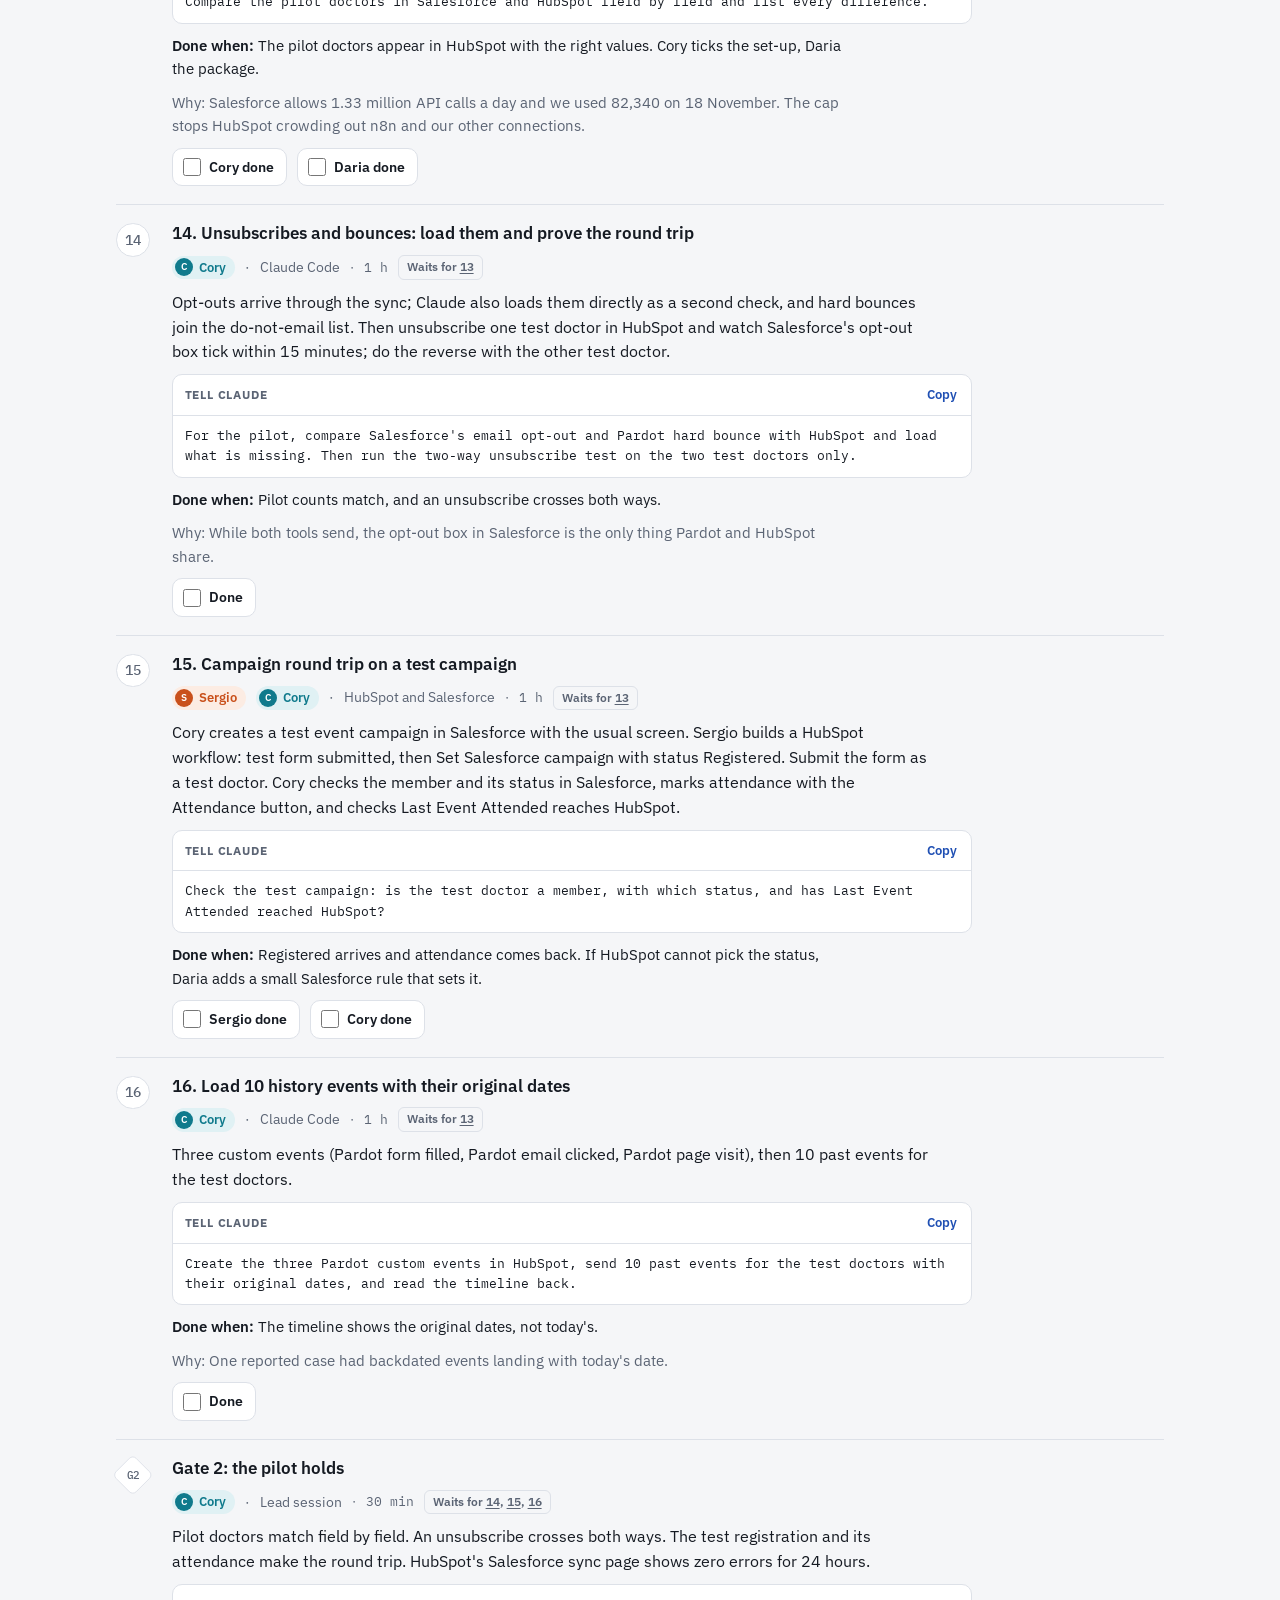
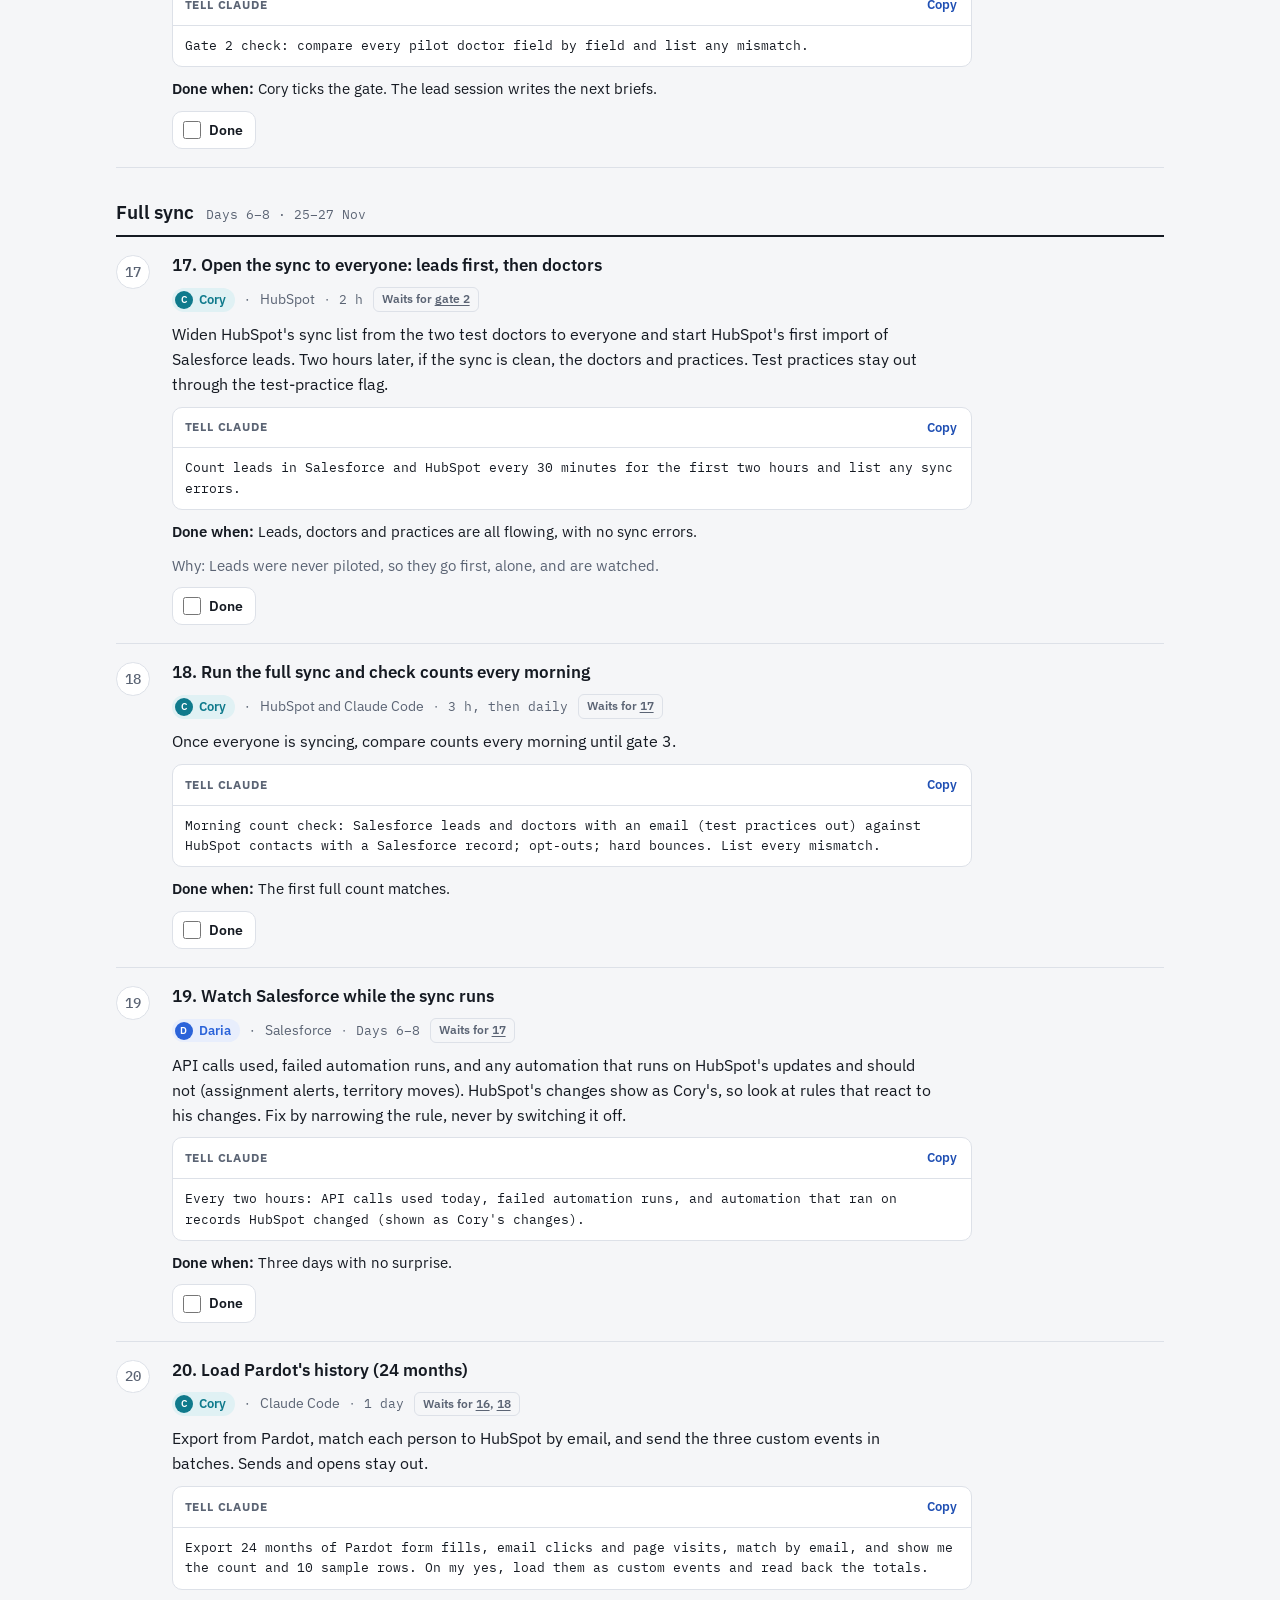
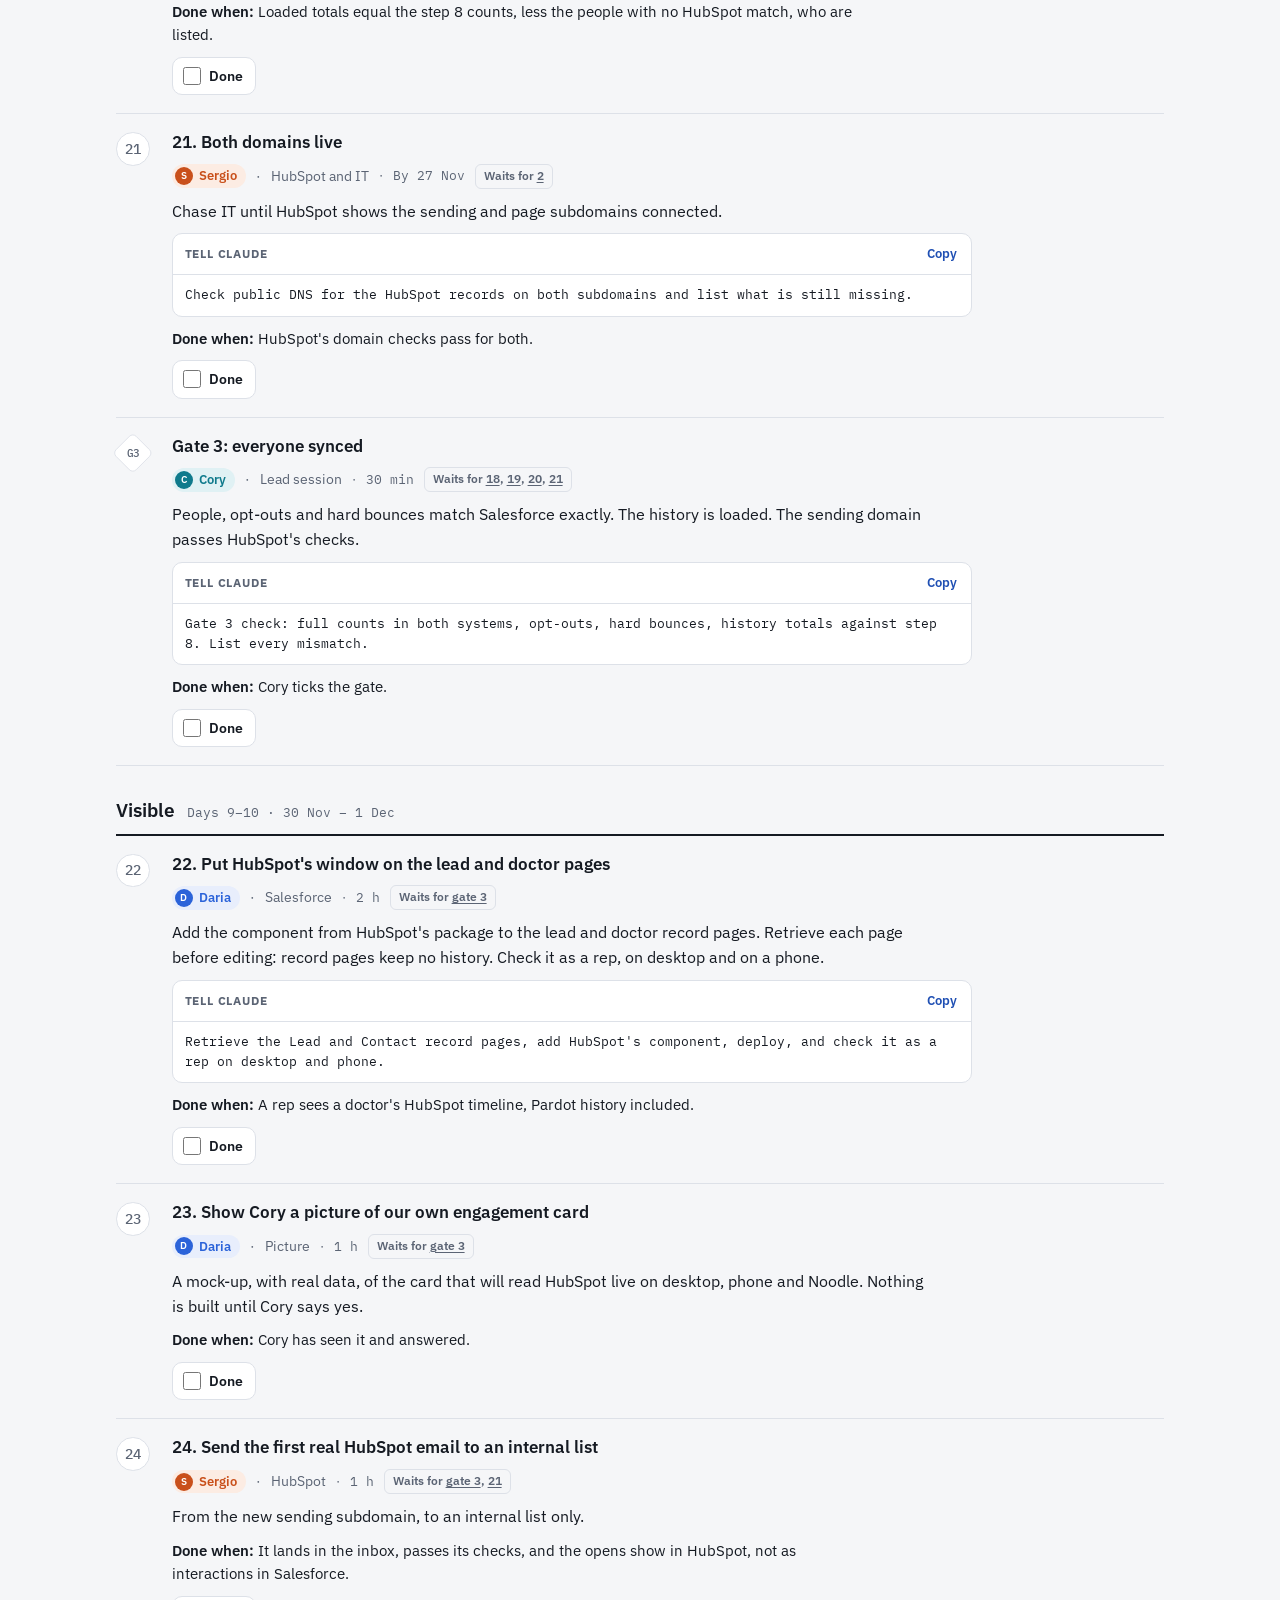
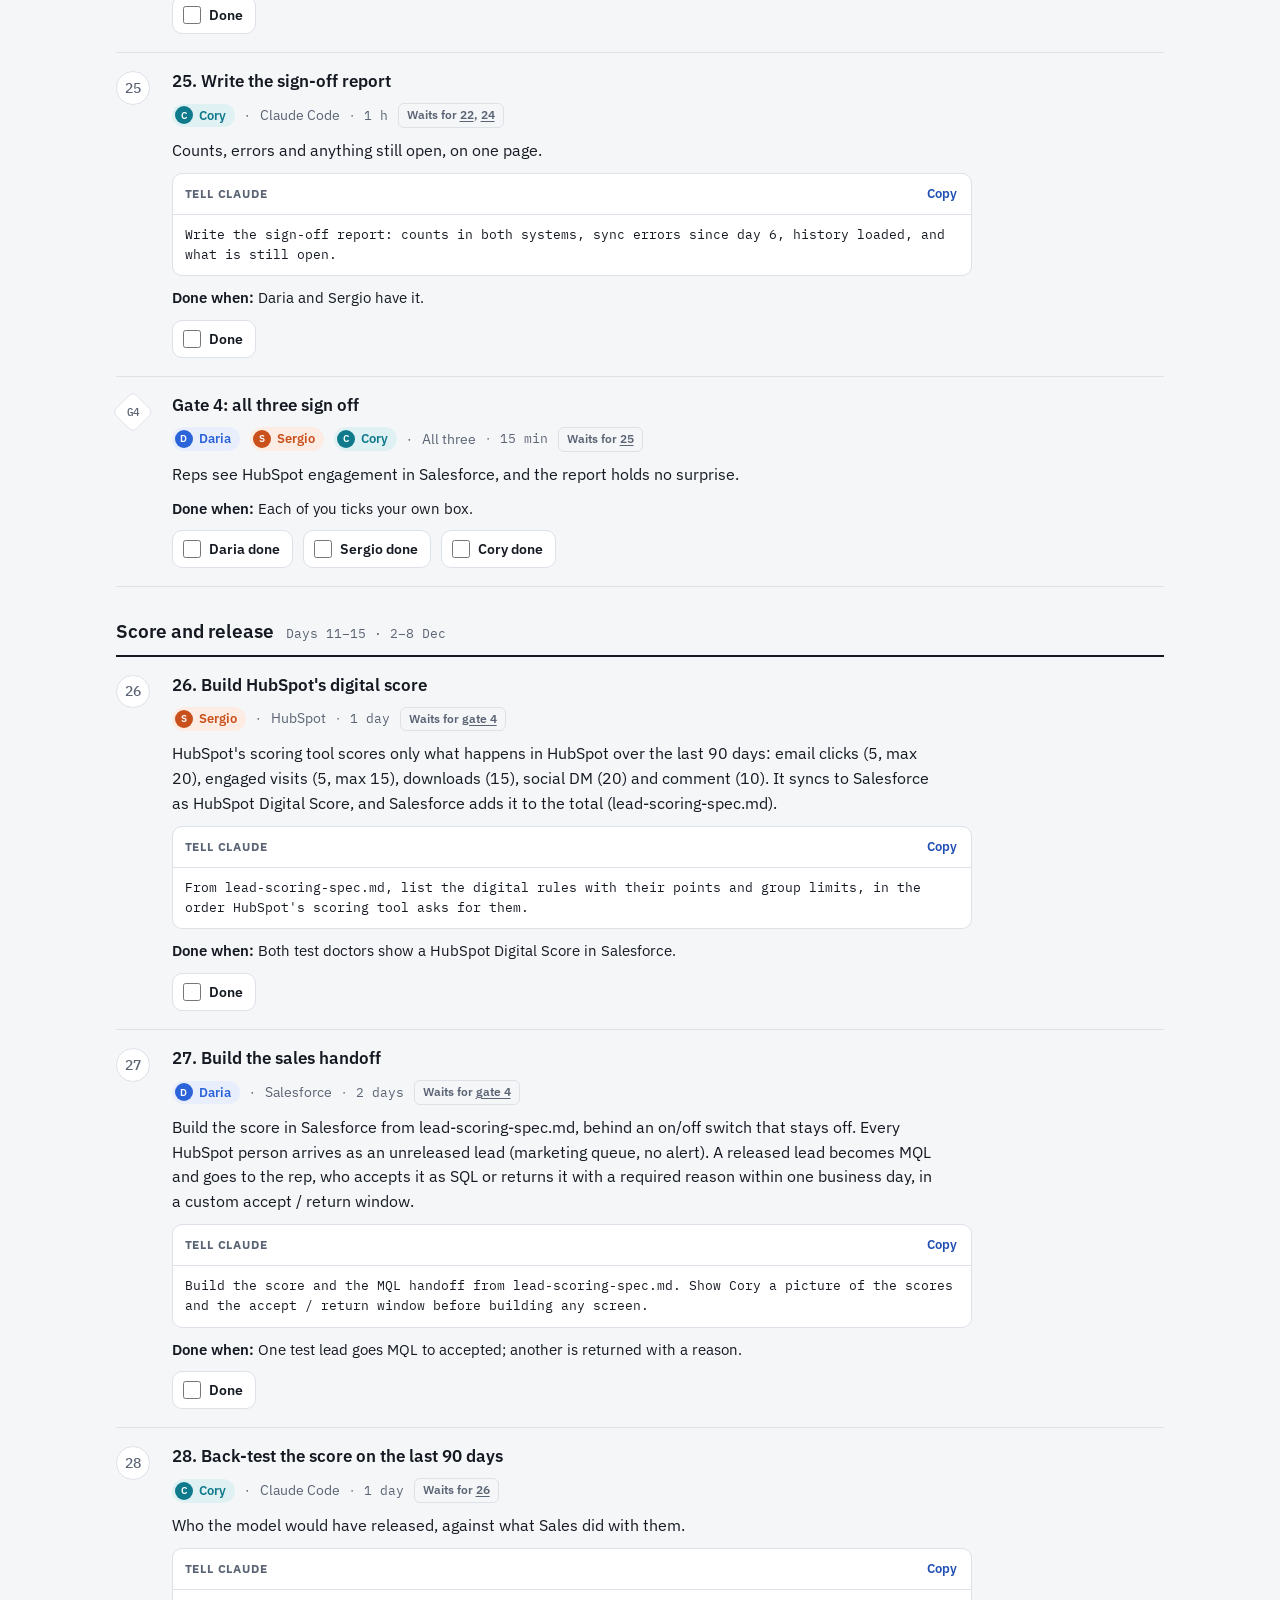
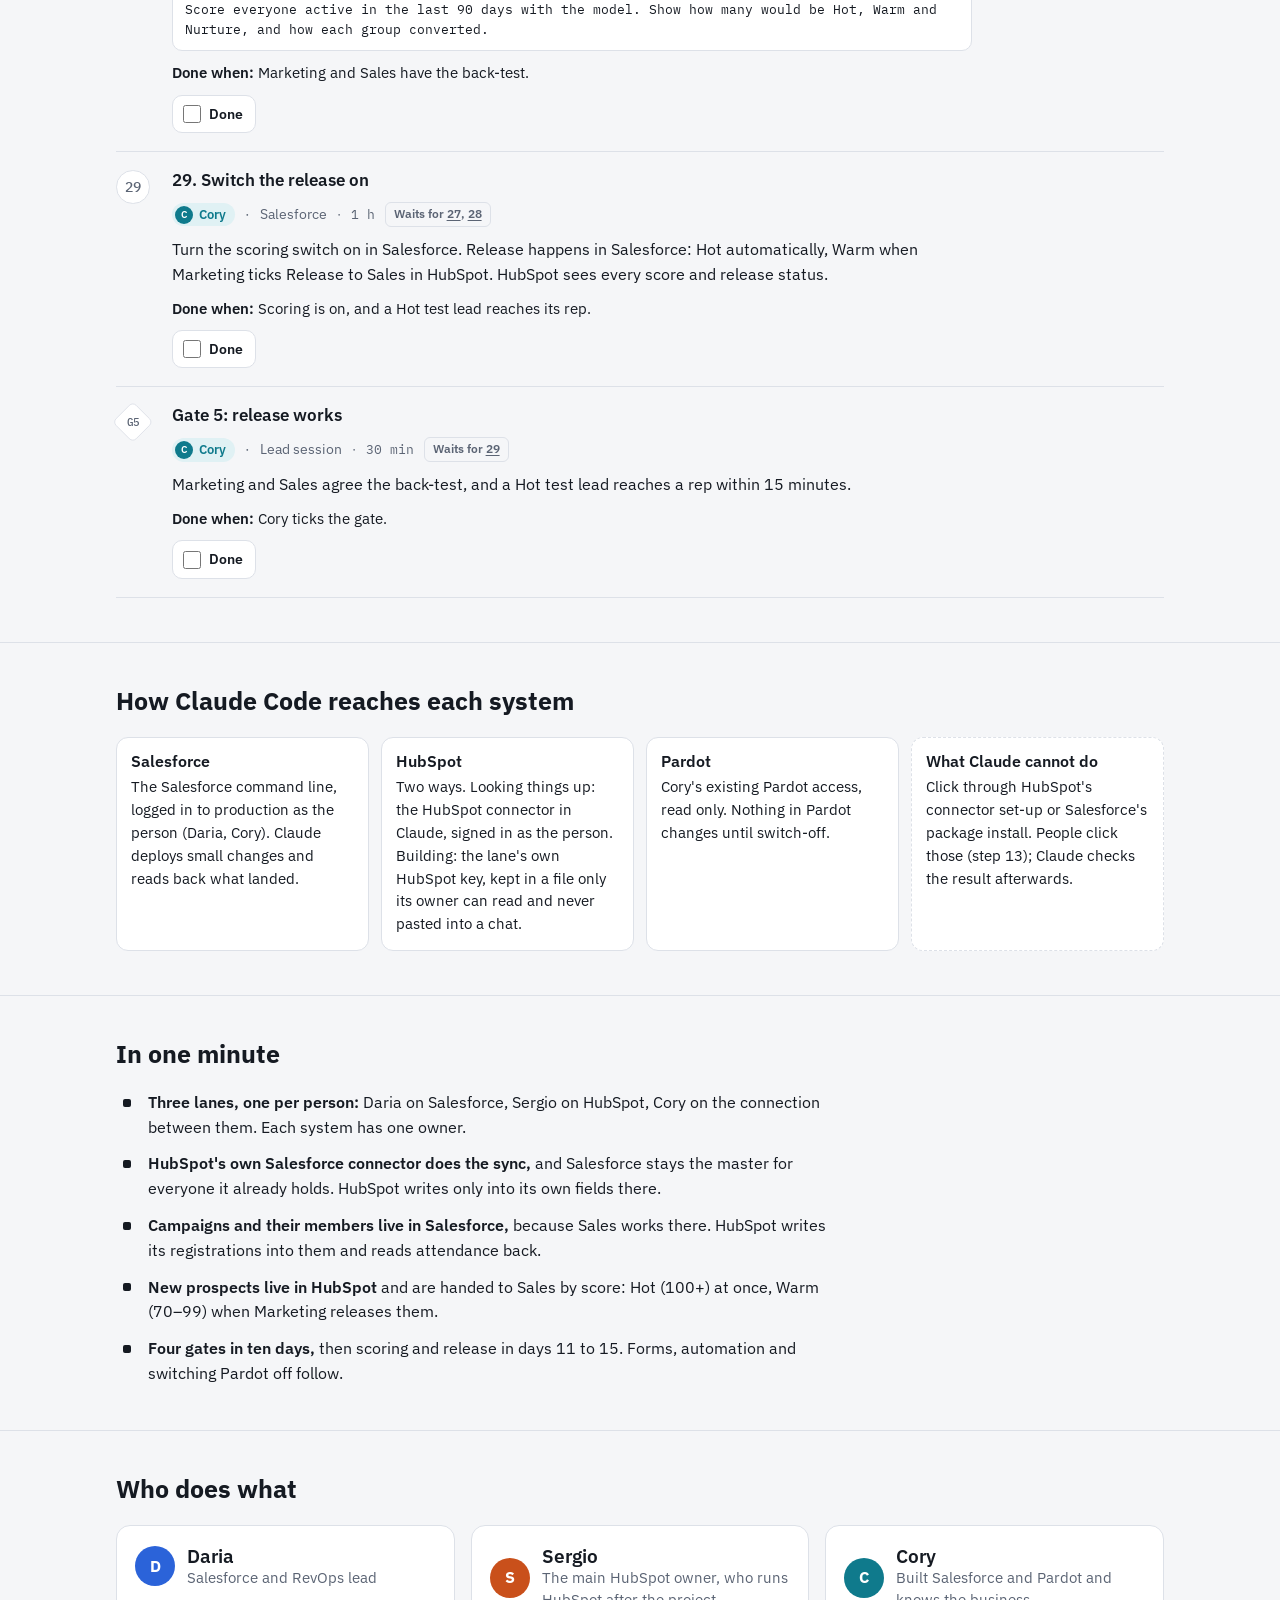
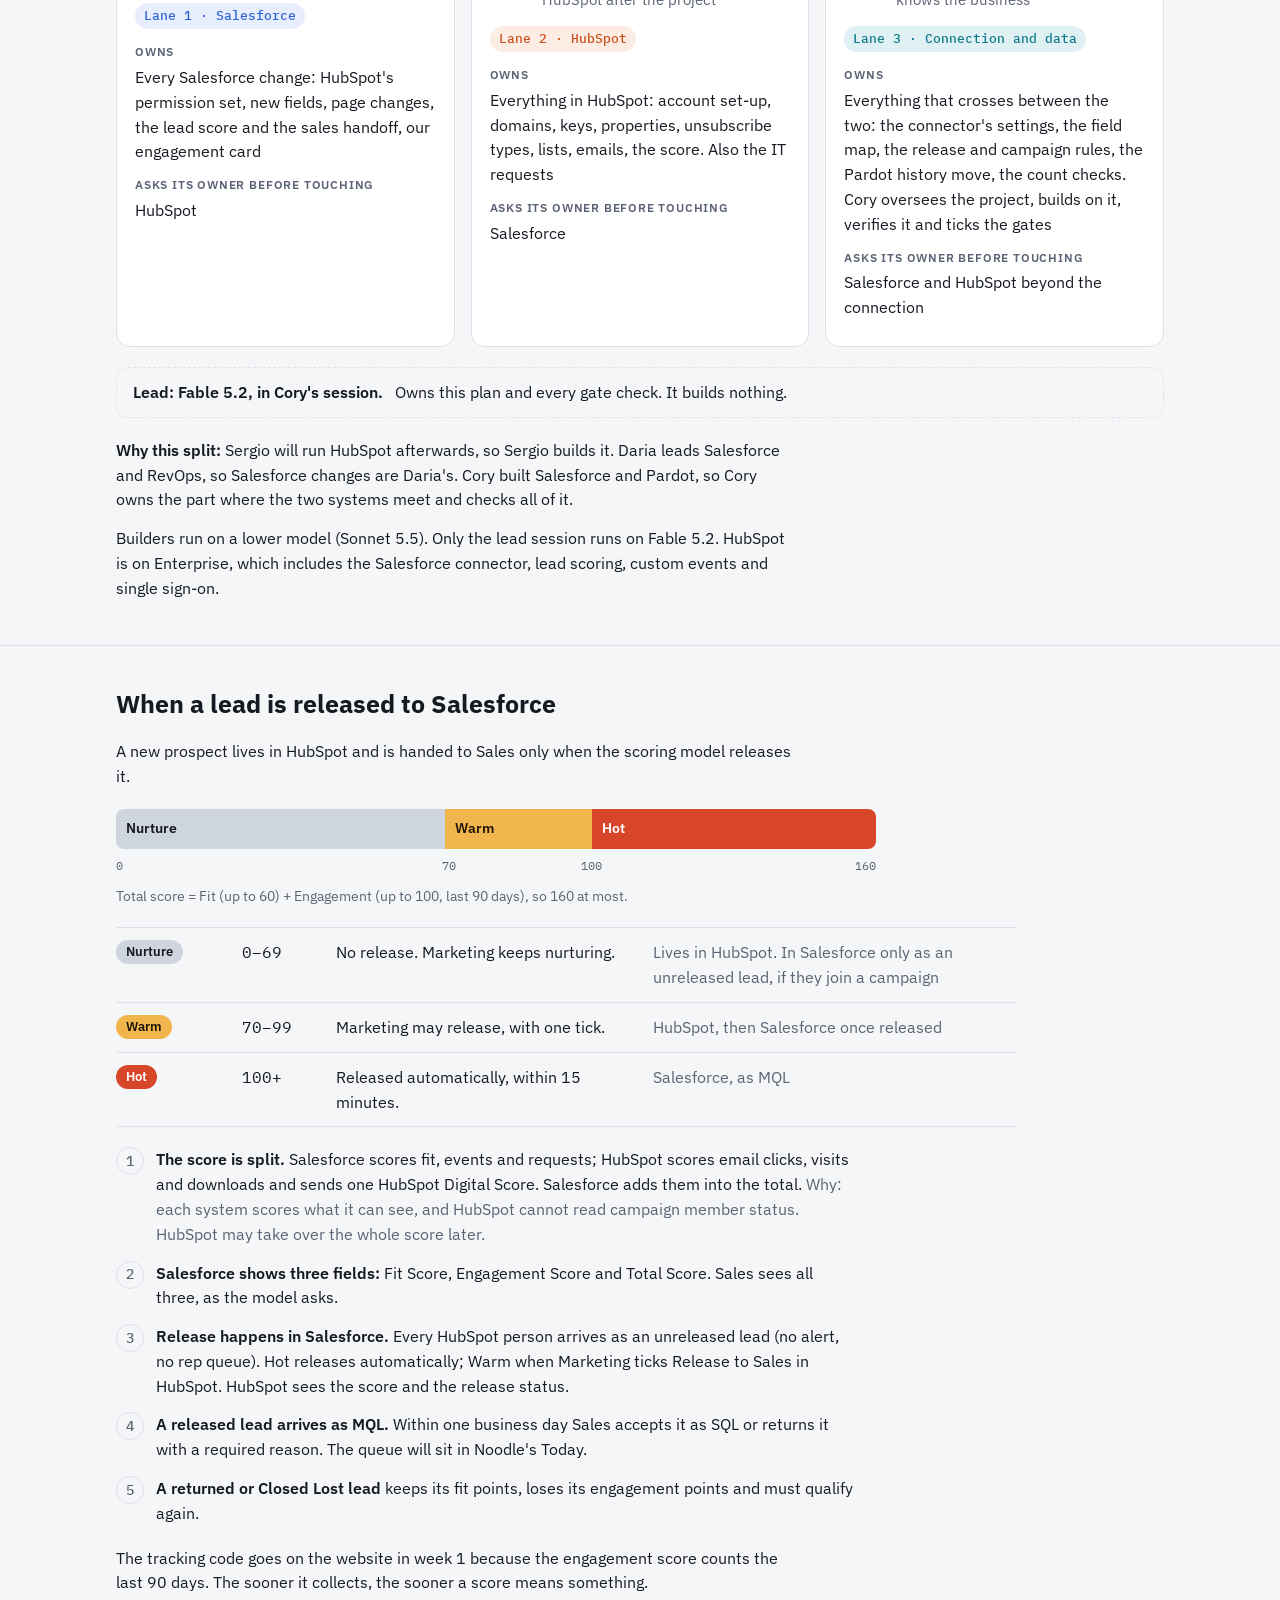
==== commit 28e1e48b: "HubSpot plan: steps already done (3-10, 12, gate 1) show done for everyone; domains and IT requests " ====
--- a/hubspot-plan/index.html
+++ b/hubspot-plan/index.html
@@ -762,7 +762,7 @@
 </main>
 
 <footer>
-  <div class="wrap">Written 18 November 2026 for Daria, Sergio and Cory. On the claude.ai page, ticks are shared live; opened as a file, they save in that browser only.</div>
+  <div class="wrap">Updated 19 November 2026 for Daria, Sergio and Cory. Steps already done show as done for everyone; your own ticks save in your browser only.</div>
 </footer>
 
 <script>
@@ -786,16 +786,16 @@
 
   var STEPS = [
     { id: "1", phase: "A", owners: ["sergio"], where: "HubSpot settings", time: "30 min", waits: [],
-      title: "Start both domains in HubSpot and collect their DNS records",
+      title: "Start both domains in HubSpot and collect their DNS records (before email sending)",
       text: "In HubSpot's domain settings, start a new email sending subdomain and a new page subdomain. Not go., which Pardot keeps until switch-off. HubSpot then shows the DNS records each one needs.",
       tell: "Read dental-monitoring.com's public DNS and check that these HubSpot records fit with our SPF, DMARC and mail records. List anything IT must change.",
       done: "You hold the DNS records for both subdomains.",
       why: "Our domain rejects any email that fails its checks, so HubSpot cannot send until IT adds these." },
     { id: "2", phase: "A", owners: ["sergio"], where: "Email", time: "20 min", waits: ["1"],
-      title: "Send the day-1 requests to IT, the web team and Legal",
+      title: "Send the requests to IT, the web team and Legal (before email sending)",
       text: "IT: the DNS records from step 1, and named HubSpot sign-ins with two-step sign-in and single sign-on. Web team: HubSpot's tracking code behind the cookie banner. Legal: HubSpot named in the privacy notice and the cookie banner.",
       tell: "Draft the three requests from the plan's IT section, each with its date.",
-      done: "All three are sent with their dates: web team 24 Nov (day 5), IT 27 Nov (day 8), Legal before the first outside send." },
+      done: "All three are sent before HubSpot sends any email (steps 21 and 24). They hold up nothing else." },
     { id: "3", phase: "A", owners: ["sergio"], where: "HubSpot settings", time: "30 min", waits: [],
       title: "Create one HubSpot key per lane",
       text: "One HubSpot private app per lane. Lane 1 only reads; Lane 2 writes properties, lists and emails; Lane 3 writes contacts, imports and custom events. Send each token to its owner through the password manager.",
@@ -829,7 +829,7 @@
       text: "Pardot form fills, email clicks and page visits by month for 24 months, and every email address that sits on two or more people in Salesforce.",
       tell: "Count Pardot form fills, email clicks and page visits by month for the last 24 months. Then list every email on two or more Salesforce people, with each person's practice. Save both in lane3-connection; never paste personal data into chat.",
       done: "Both files are saved. The totals are what step 20 must match." },
-    { id: "G1", gate: true, phase: "A", owners: ["cory"], where: "Lead session", time: "30 min", waits: ["2", "6", "7", "8"],
+    { id: "G1", gate: true, phase: "A", owners: ["cory"], where: "Lead session", time: "30 min", waits: ["6", "7", "8"],
       title: "Gate 1: everyone connected, field map agreed",
       text: "Every lane's Claude reads its systems. Every field-map row has a direction and a sync rule, and Daria and Sergio agree it.",
       tell: "Gate 1 check: confirm each lane can read its systems, and every field-map row has a direction and a sync rule.",
@@ -971,6 +971,11 @@
       done: "Cory ticks the gate." }
   ];
 
+  // Steps recorded as done in the lead session. They show ticked and locked for everyone.
+  var DONE = { "3": 1, "4": 1, "5": 1, "6": 1, "7": 1, "8": 1, "G1": 1, "9": 1, "10": 1, "12": 1 };
+  // Email-sending preparation: due before steps 21 and 24, so a person's card names their other ready step first.
+  var LATER = { "1": 1, "2": 1 };
+
   var byId = {};
   STEPS.forEach(function (s) { byId[s.id] = s; });
 
@@ -993,7 +998,7 @@
   }
   function label(id) { return byId[id].gate ? "Gate " + id.slice(1) : "Step " + id; }
   function tickKey(id, owner) { return id + "-" + owner; }
-  function isTicked(id, owner) { var t = ticks[tickKey(id, owner)]; return !!(t && t.done); }
+  function isTicked(id, owner) { if (DONE[id]) return true; var t = ticks[tickKey(id, owner)]; return !!(t && t.done); }
   function stepDone(s) { return s.owners.every(function (o) { return isTicked(s.id, o); }); }
   function unmet(s) { return s.waits.filter(function (w) { return !stepDone(byId[w]); }); }
 
@@ -1148,6 +1153,7 @@
     var open = mine.filter(function (s) { return !isTicked(s.id, o); });
     var doneCount = mine.length - open.length;
     var ready = open.filter(function (s) { return unmet(s).length === 0; });
+    ready.sort(function (a, b) { return (LATER[a.id] ? 1 : 0) - (LATER[b.id] ? 1 : 0); });
     return { total: mine.length, doneCount: doneCount, ready: ready, open: open };
   }
 
@@ -1177,10 +1183,12 @@
         var on = isTicked(s.id, o);
         t.input.checked = on;
         t.label.classList.toggle("on", on);
-        t.input.disabled = !local && (!db || !writable);
+        t.input.disabled = DONE[s.id] ? true : (!local && (!db || !writable));
         var rec = ticks[tickKey(s.id, o)];
         t.by.textContent = "";
-        if (rec && rec.done && rec.at) {
+        if (DONE[s.id]) {
+          t.by.textContent = "by 19 Nov";
+        } else if (rec && rec.done && rec.at) {
           var when = "";
           try { when = new Date(rec.at).toLocaleString(undefined, { day: "numeric", month: "short", hour: "2-digit", minute: "2-digit" }); } catch (err) { when = ""; }
           t.by.textContent = when;
@@ -1250,6 +1258,7 @@
   }
 
   function onTick(s, o, input) {
+    if (DONE[s.id]) { input.checked = true; return; }
     if (local) {
       ticks[tickKey(s.id, o)] = { done: input.checked, at: new Date().toISOString() };
       if (!saveLocal()) setStatus("off", "This browser blocks saving, so ticks are lost when the page closes.");
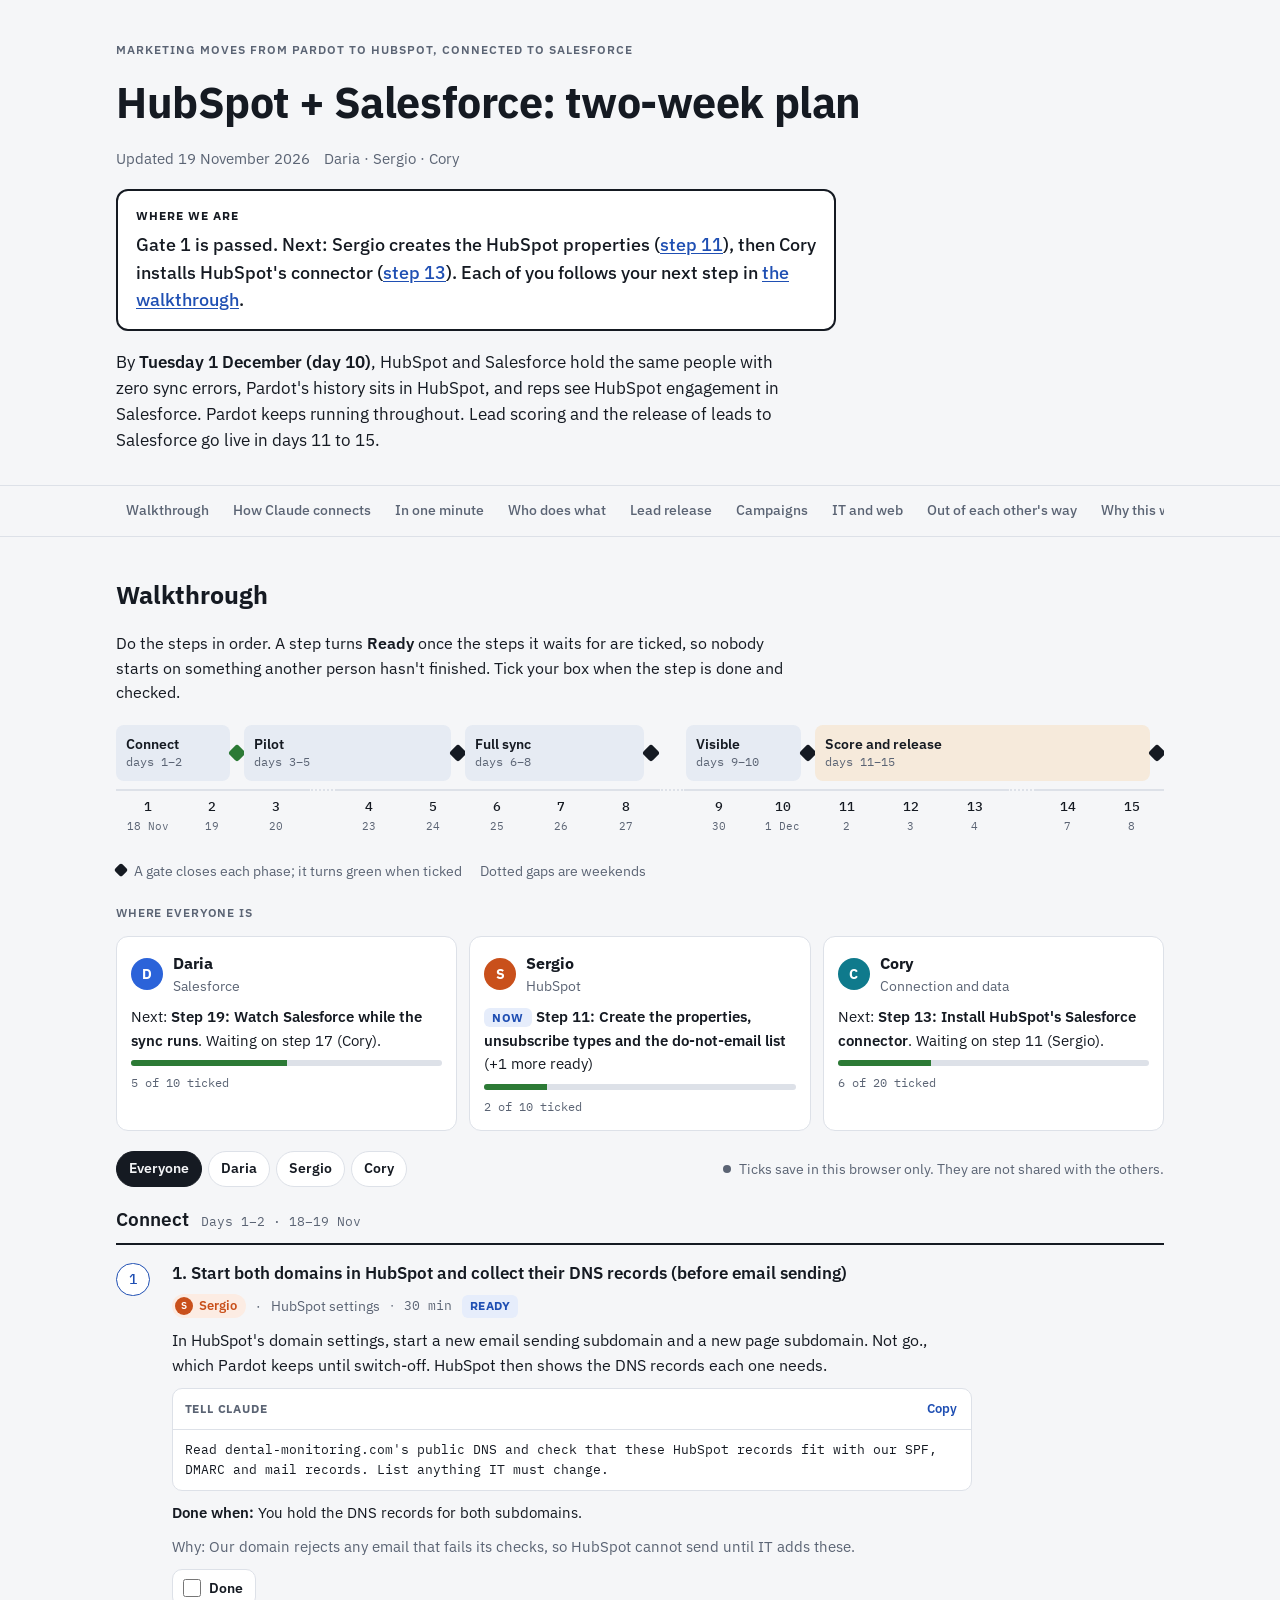
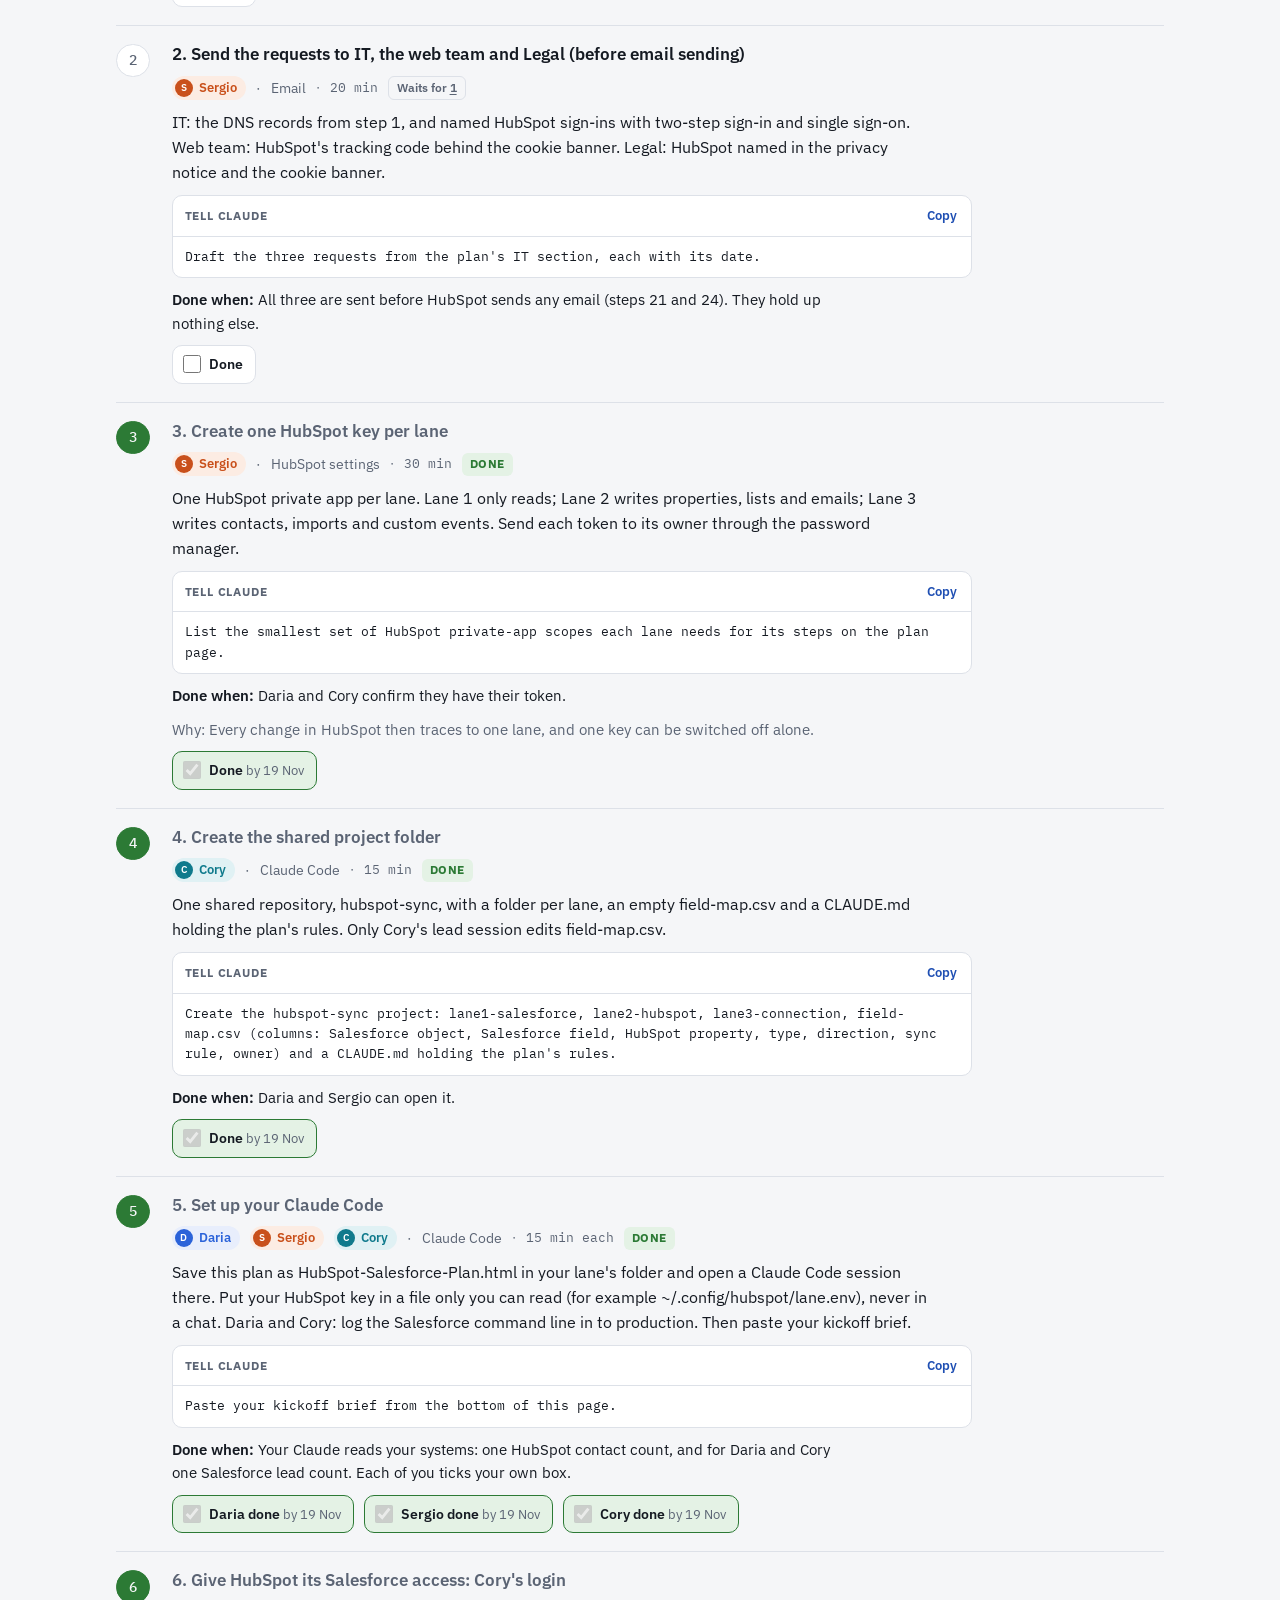
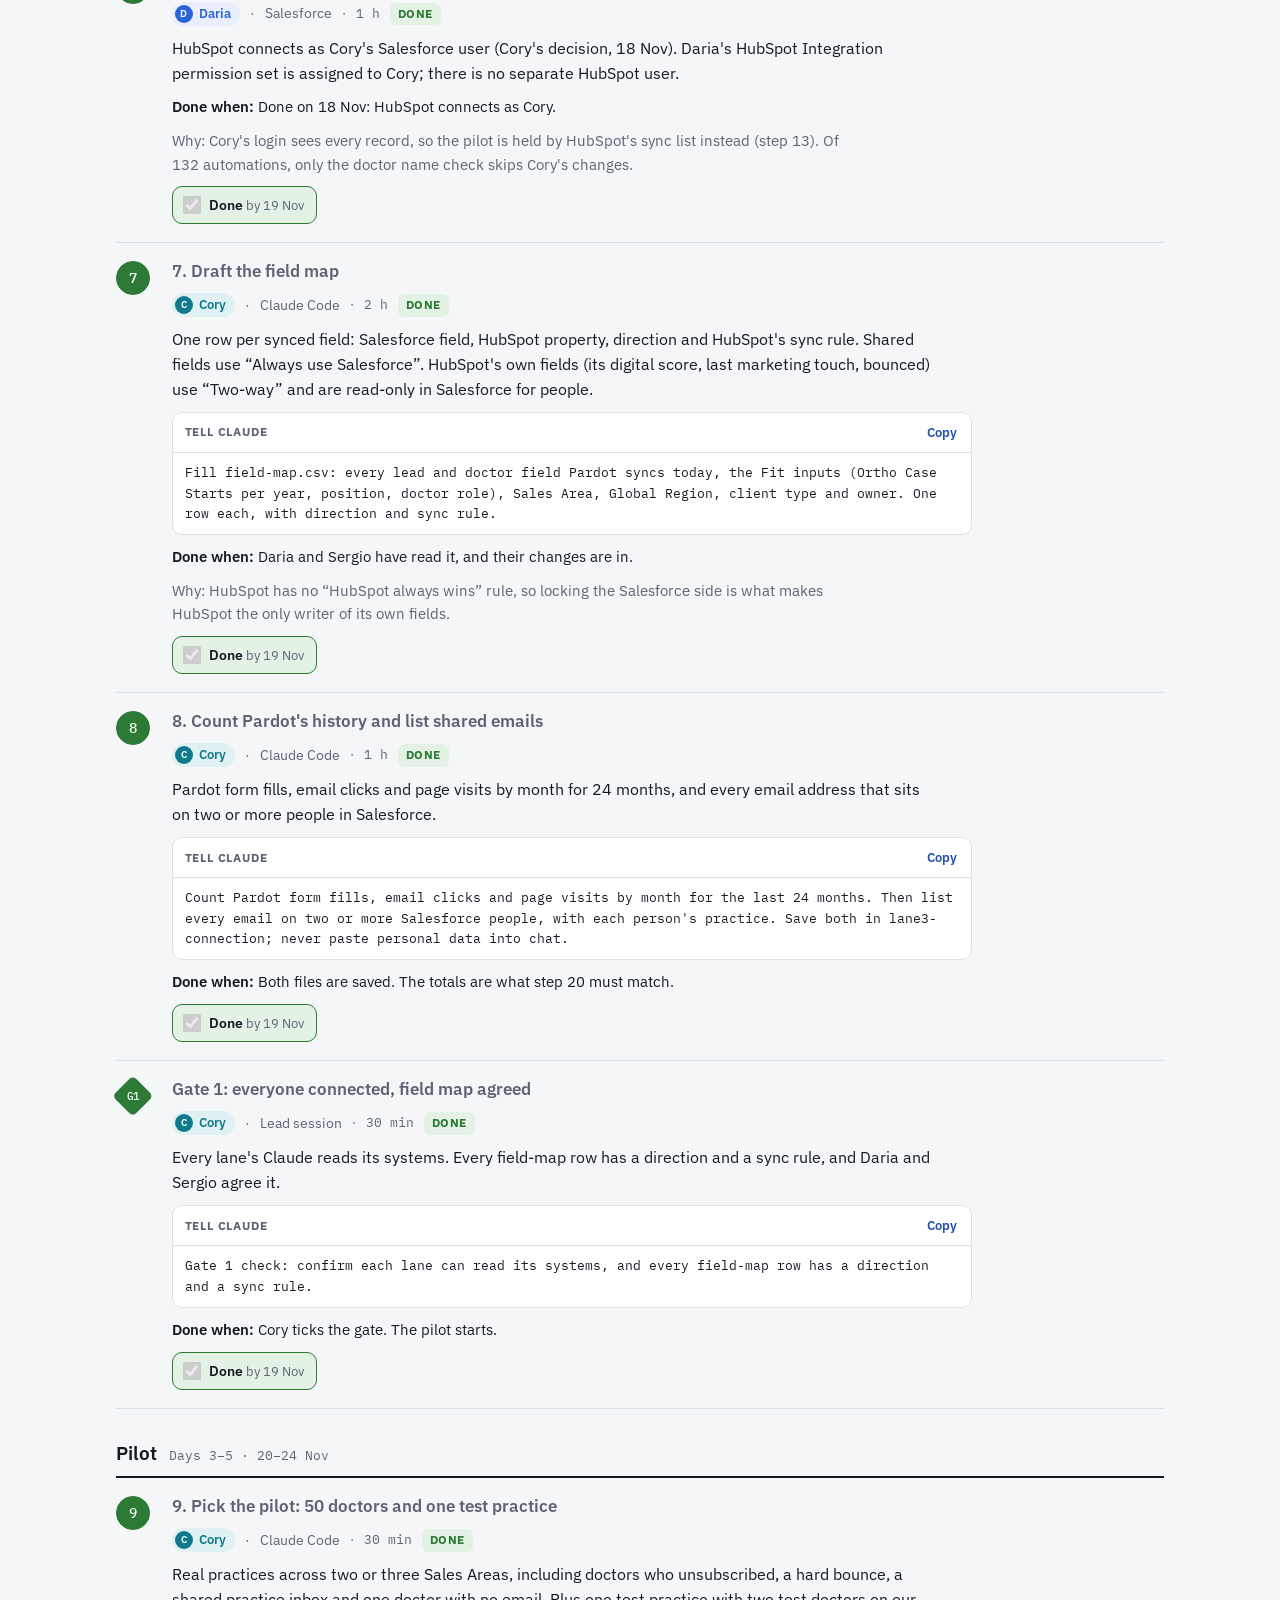
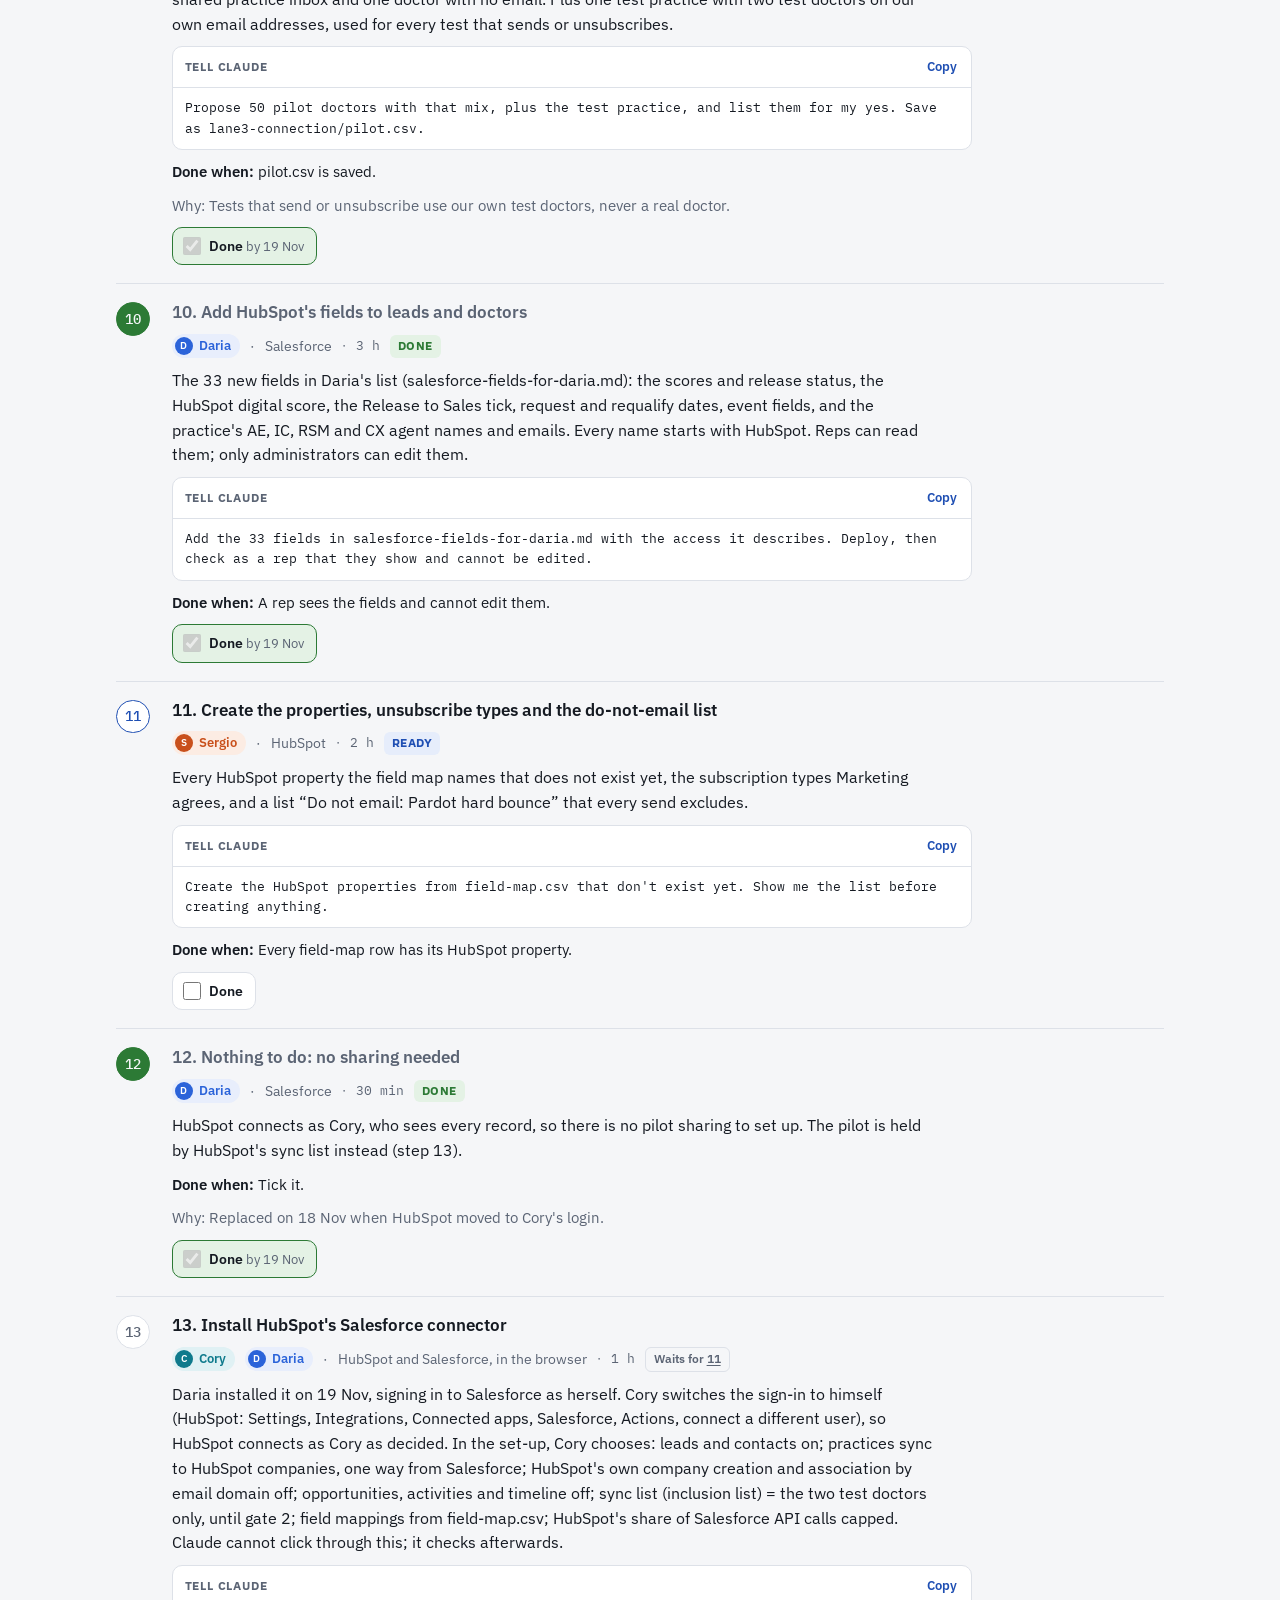
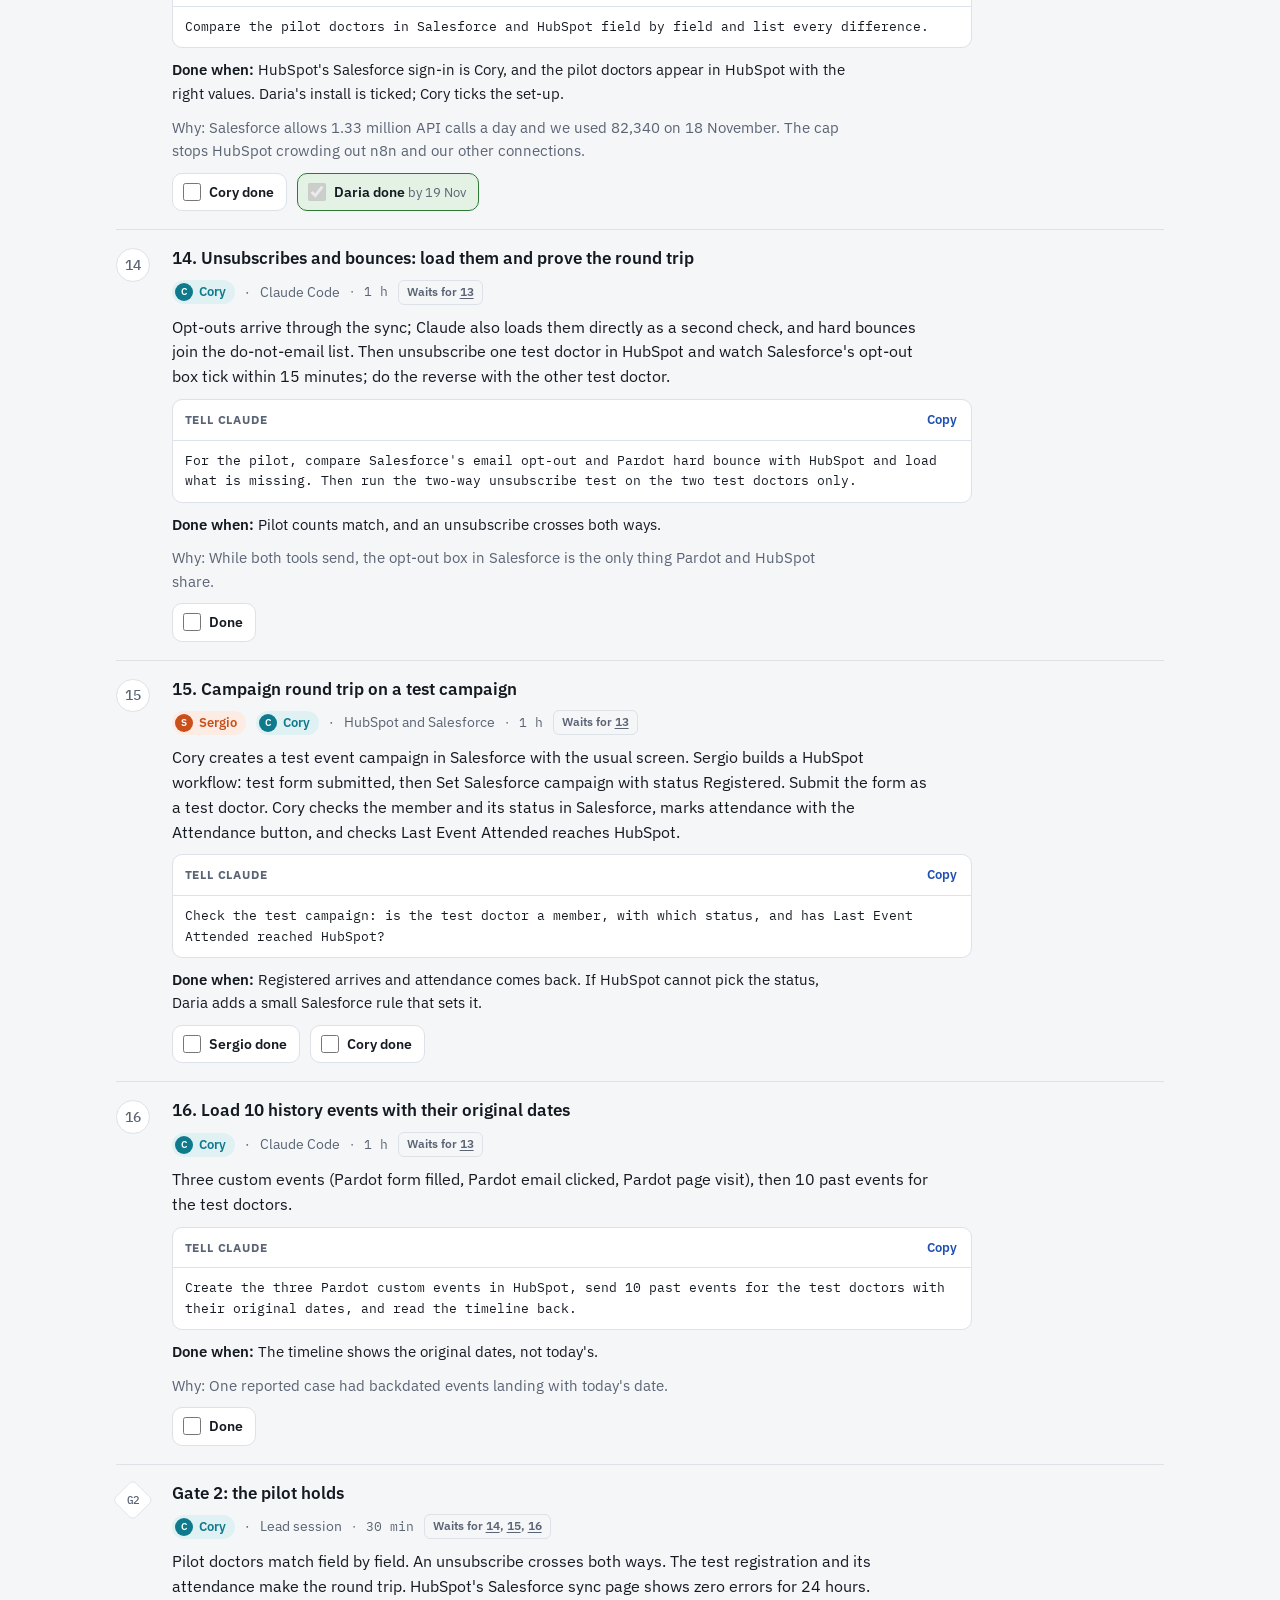
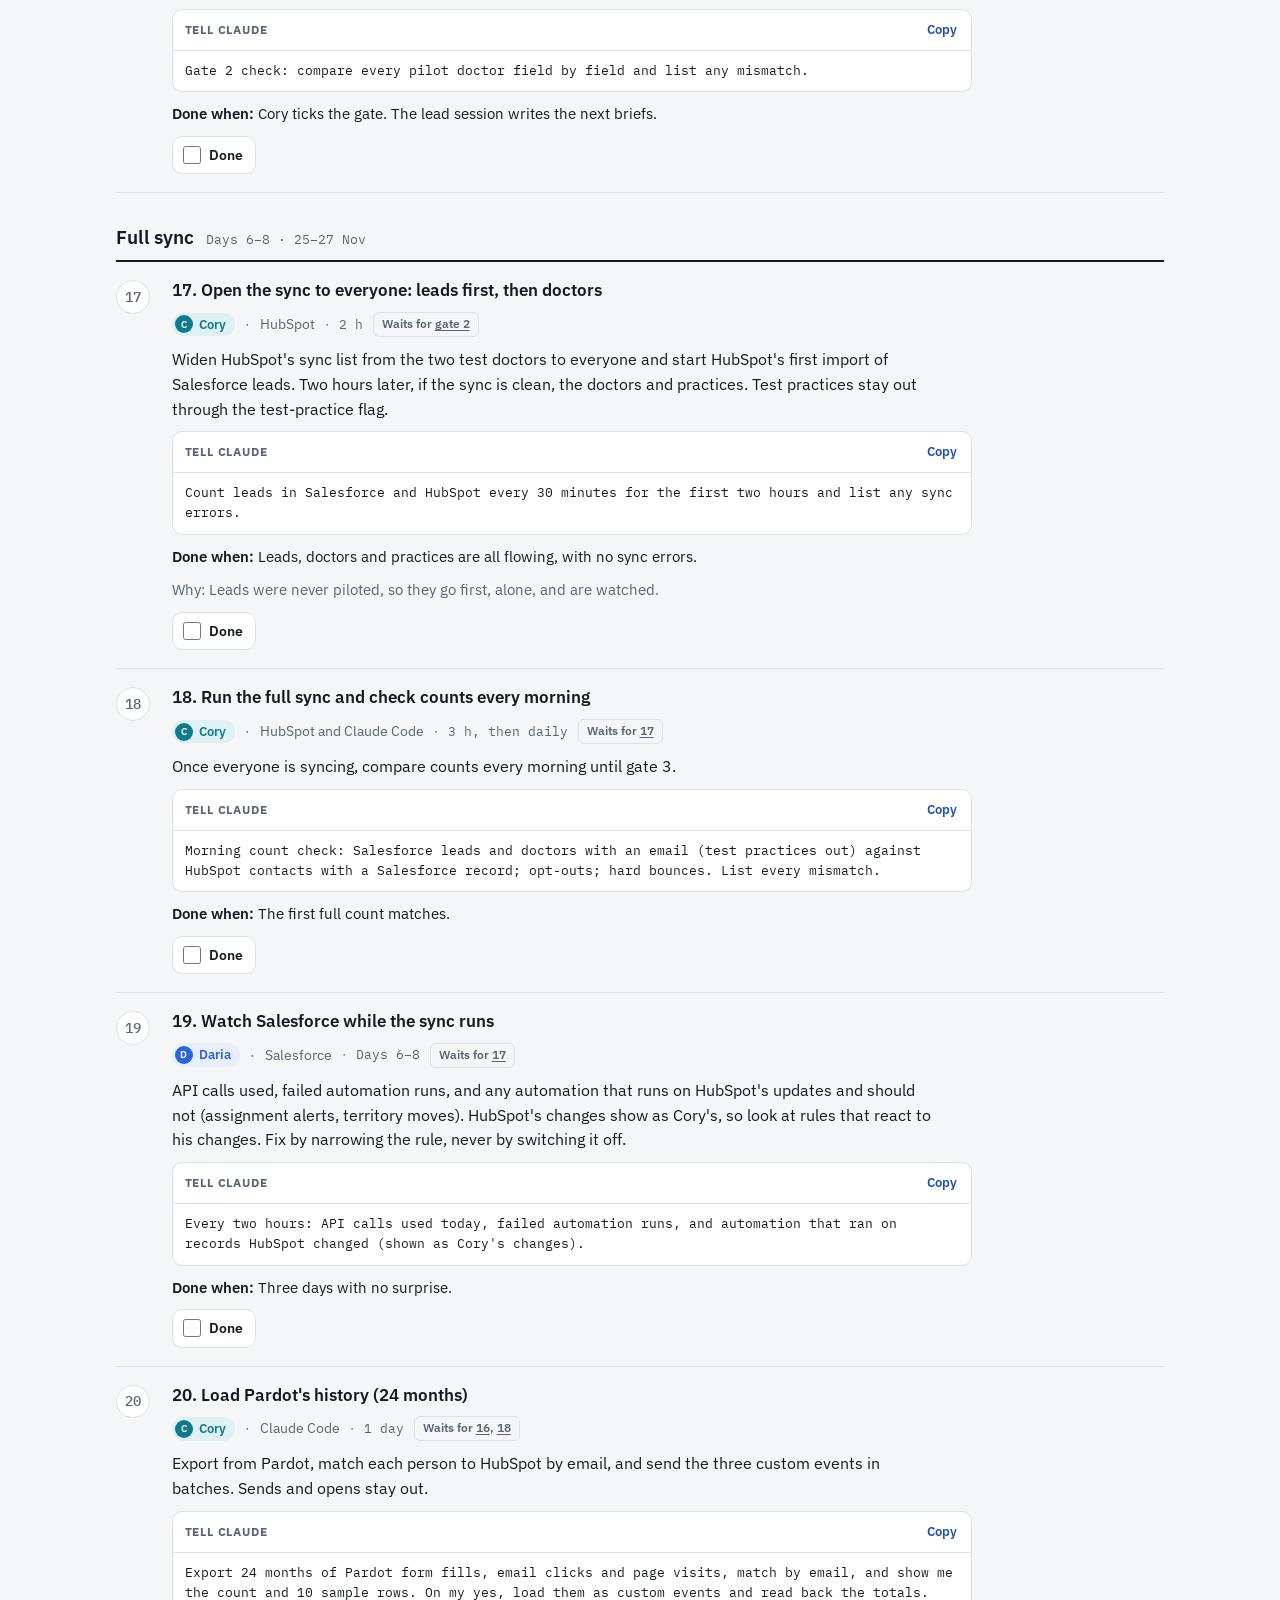
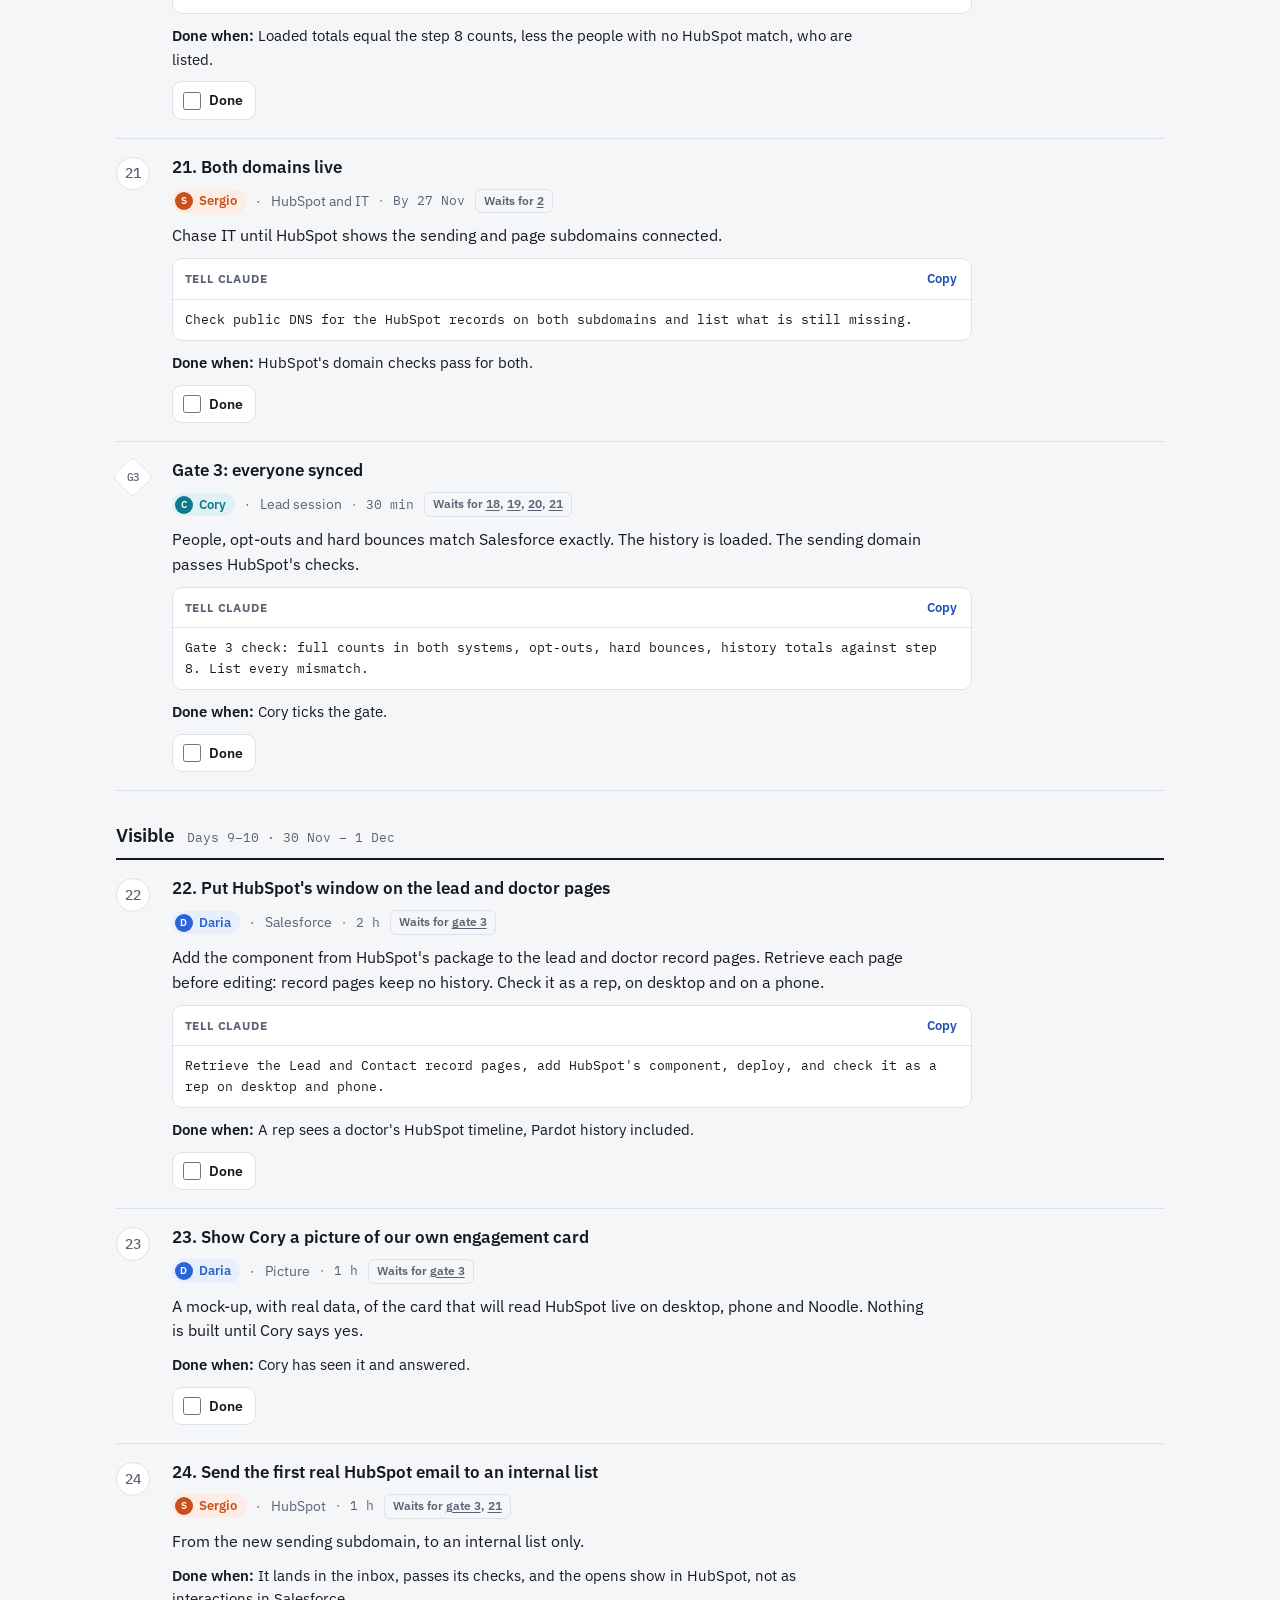
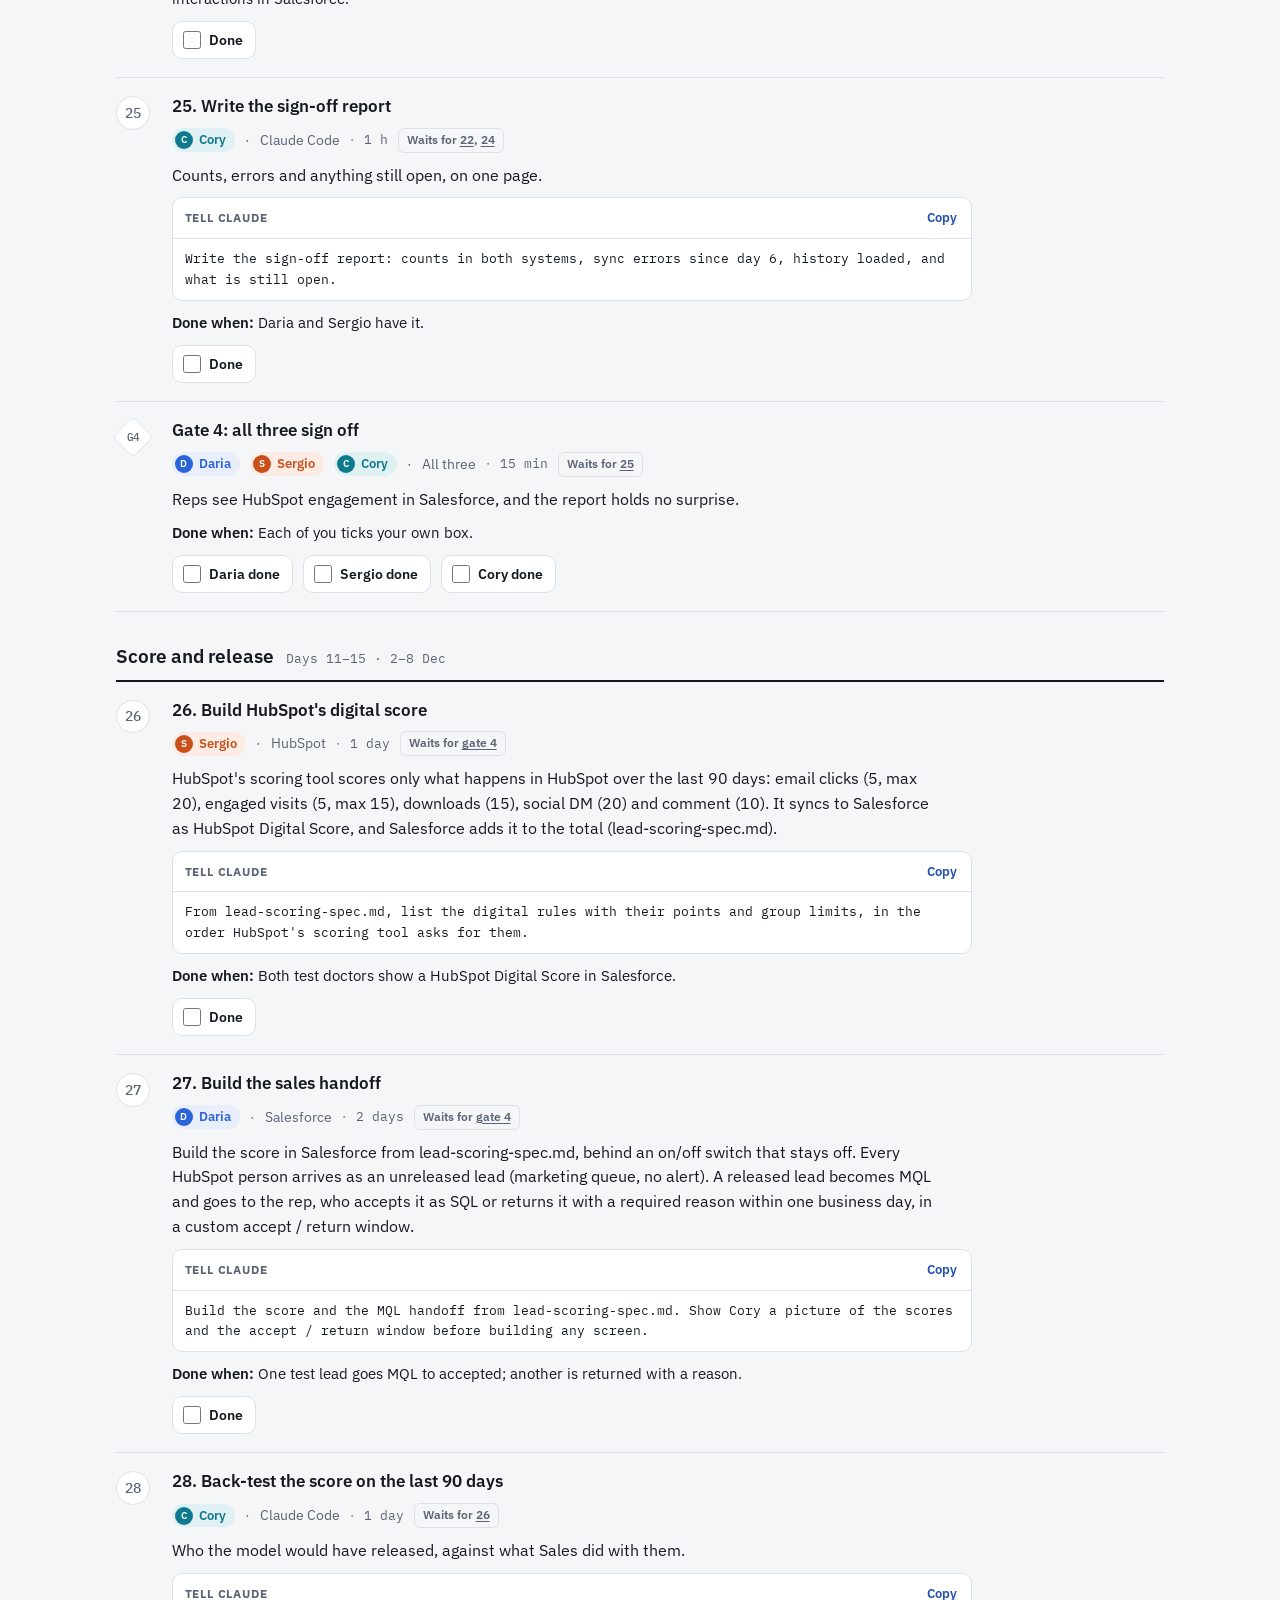
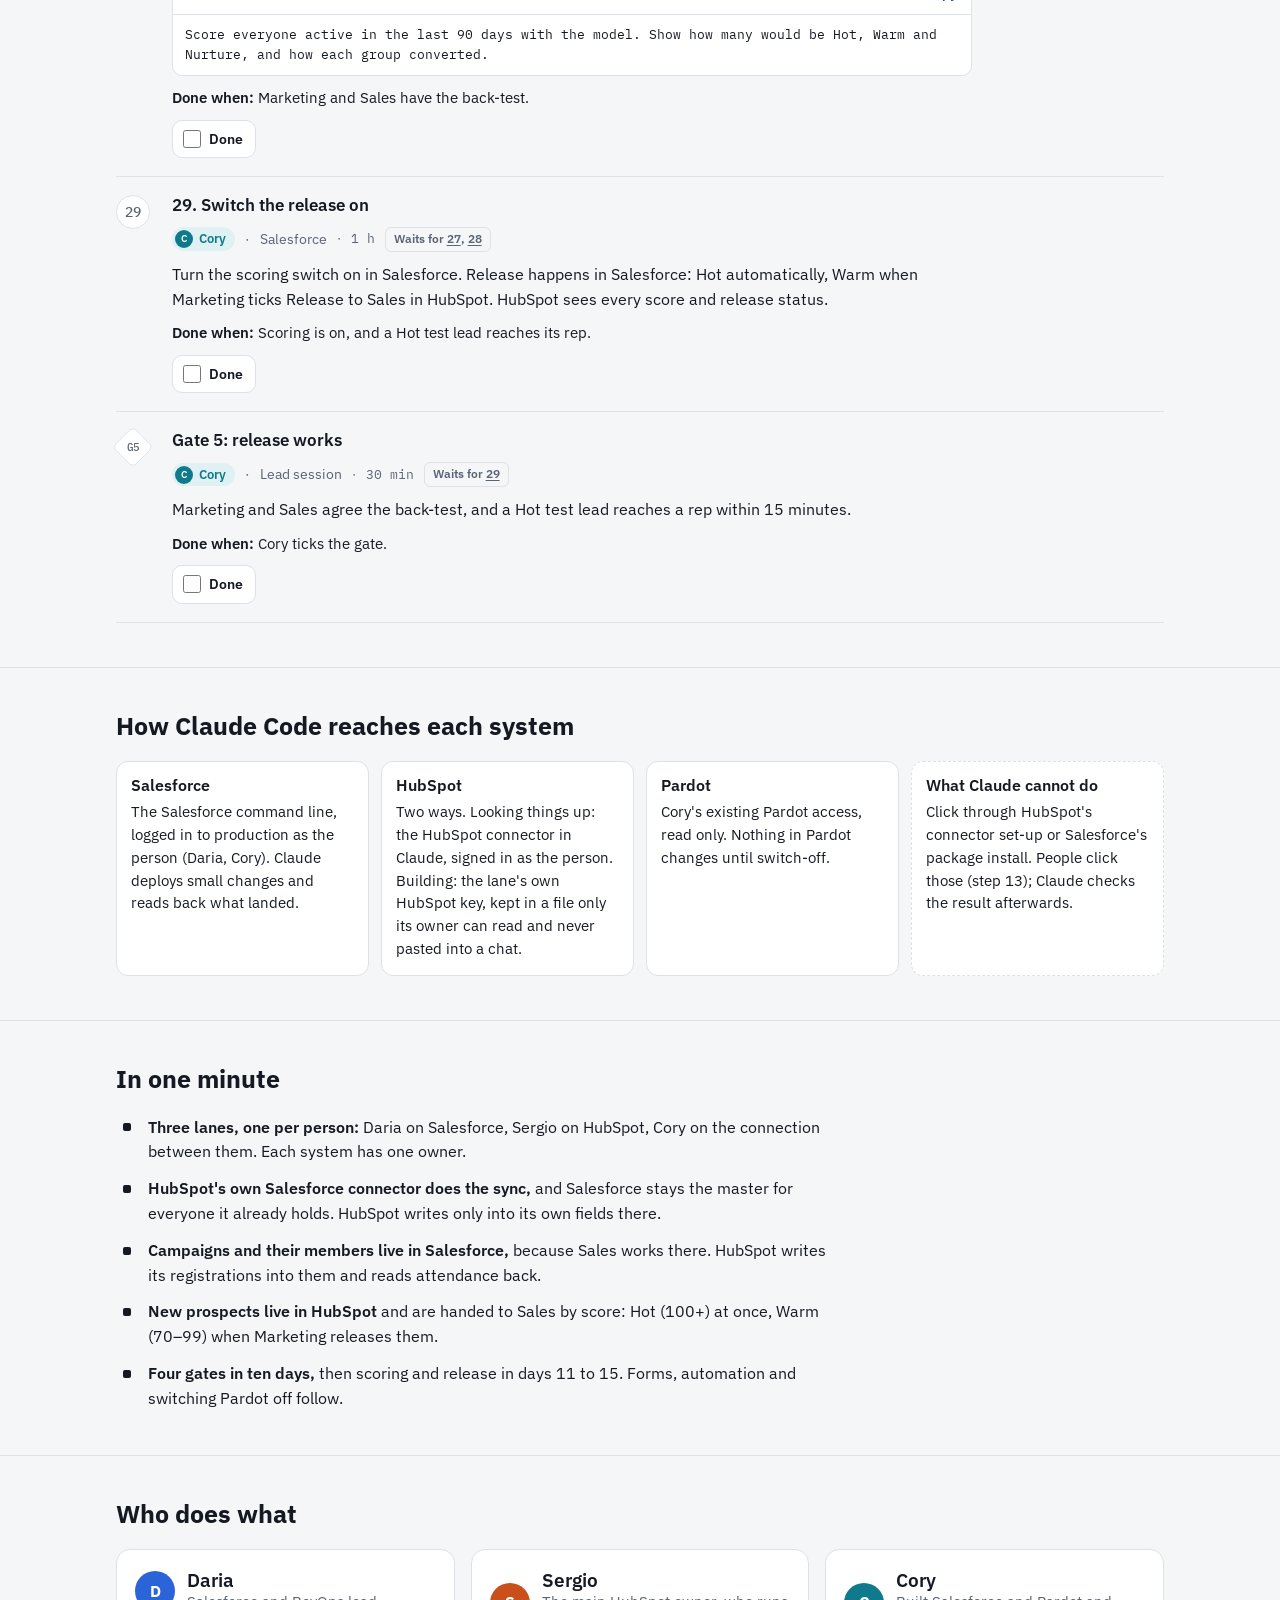
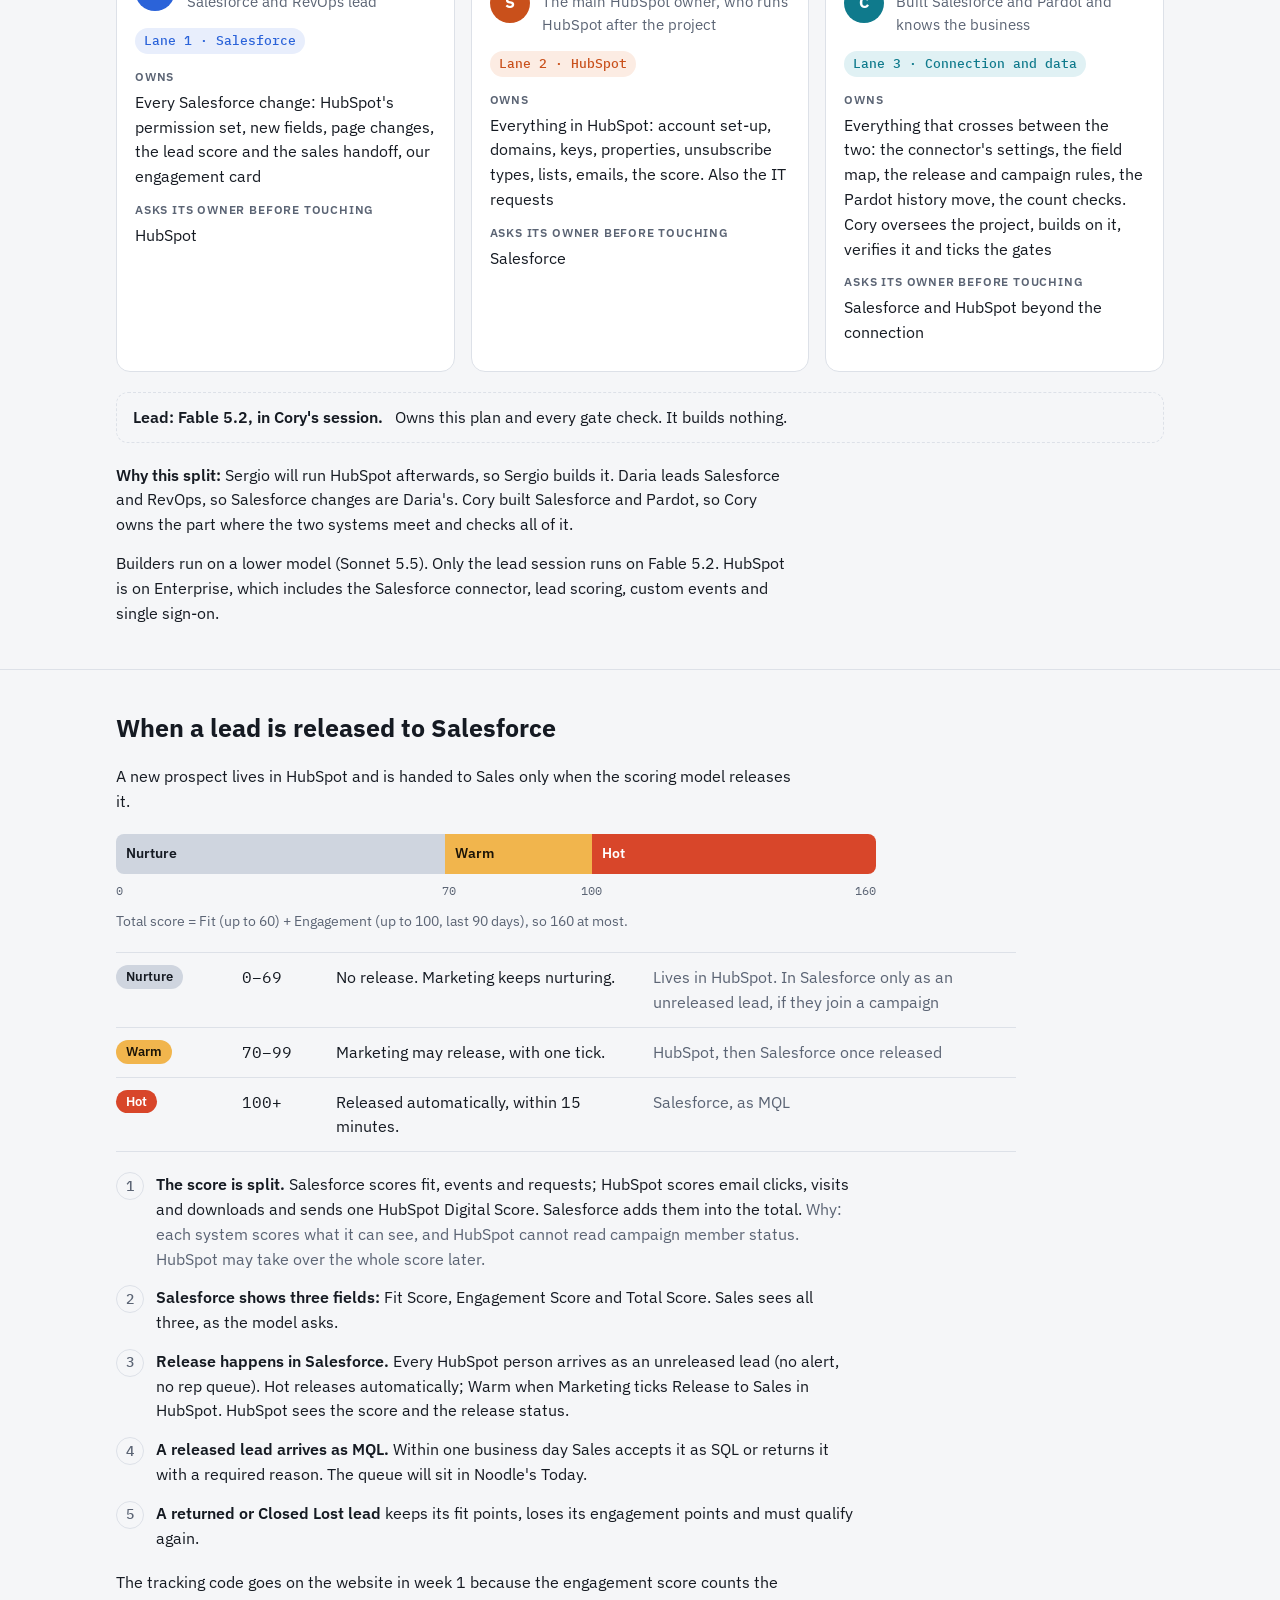
==== commit 036f6cdd: "HubSpot plan: Daria's install (step 13) done; Cory switches HubSpot's Salesforce sign-in to himself " ====
--- a/hubspot-plan/index.html
+++ b/hubspot-plan/index.html
@@ -859,9 +859,9 @@
       why: "Replaced on 18 Nov when HubSpot moved to Cory's login." },
     { id: "13", phase: "B", owners: ["cory", "daria"], where: "HubSpot and Salesforce, in the browser", time: "1 h", waits: ["6", "10", "11"],
       title: "Install HubSpot's Salesforce connector",
-      text: "Cory installs Salesforce from HubSpot's app marketplace, signing in as himself. Daria installs HubSpot's package in Salesforce when asked, for admins only. In the set-up, Cory chooses: leads and contacts on; practices sync to HubSpot companies, one way from Salesforce; HubSpot's own company creation and association by email domain off; opportunities, activities and timeline off; sync list (inclusion list) = the two test doctors only, until gate 2; field mappings from field-map.csv; HubSpot's share of Salesforce API calls capped. Claude cannot click through this; it checks afterwards.",
+      text: "Daria installed it on 19 Nov, signing in to Salesforce as herself. Cory switches the sign-in to himself (HubSpot: Settings, Integrations, Connected apps, Salesforce, Actions, connect a different user), so HubSpot connects as Cory as decided. In the set-up, Cory chooses: leads and contacts on; practices sync to HubSpot companies, one way from Salesforce; HubSpot's own company creation and association by email domain off; opportunities, activities and timeline off; sync list (inclusion list) = the two test doctors only, until gate 2; field mappings from field-map.csv; HubSpot's share of Salesforce API calls capped. Claude cannot click through this; it checks afterwards.",
       tell: "Compare the pilot doctors in Salesforce and HubSpot field by field and list every difference.",
-      done: "The pilot doctors appear in HubSpot with the right values. Cory ticks the set-up, Daria the package.",
+      done: "HubSpot's Salesforce sign-in is Cory, and the pilot doctors appear in HubSpot with the right values. Daria's install is ticked; Cory ticks the set-up.",
       why: "Salesforce allows 1.33 million API calls a day and we used 82,340 on 18 November. The cap stops HubSpot crowding out n8n and our other connections." },
     { id: "14", phase: "B", owners: ["cory"], where: "Claude Code", time: "1 h", waits: ["13"],
       title: "Unsubscribes and bounces: load them and prove the round trip",
@@ -973,6 +973,8 @@
 
   // Steps recorded as done in the lead session. They show ticked and locked for everyone.
   var DONE = { "3": 1, "4": 1, "5": 1, "6": 1, "7": 1, "8": 1, "G1": 1, "9": 1, "10": 1, "12": 1 };
+  // One person's part of a shared step: "<step>-<owner>".
+  var DONE_PART = { "13-daria": 1 };
   // Email-sending preparation: due before steps 21 and 24, so a person's card names their other ready step first.
   var LATER = { "1": 1, "2": 1 };
 
@@ -998,7 +1000,7 @@
   }
   function label(id) { return byId[id].gate ? "Gate " + id.slice(1) : "Step " + id; }
   function tickKey(id, owner) { return id + "-" + owner; }
-  function isTicked(id, owner) { if (DONE[id]) return true; var t = ticks[tickKey(id, owner)]; return !!(t && t.done); }
+  function isTicked(id, owner) { if (DONE[id] || DONE_PART[id + "-" + owner]) return true; var t = ticks[tickKey(id, owner)]; return !!(t && t.done); }
   function stepDone(s) { return s.owners.every(function (o) { return isTicked(s.id, o); }); }
   function unmet(s) { return s.waits.filter(function (w) { return !stepDone(byId[w]); }); }
 
@@ -1183,10 +1185,11 @@
         var on = isTicked(s.id, o);
         t.input.checked = on;
         t.label.classList.toggle("on", on);
-        t.input.disabled = DONE[s.id] ? true : (!local && (!db || !writable));
+        var fixed = DONE[s.id] || DONE_PART[s.id + "-" + o];
+        t.input.disabled = fixed ? true : (!local && (!db || !writable));
         var rec = ticks[tickKey(s.id, o)];
         t.by.textContent = "";
-        if (DONE[s.id]) {
+        if (fixed) {
           t.by.textContent = "by 19 Nov";
         } else if (rec && rec.done && rec.at) {
           var when = "";
@@ -1258,7 +1261,7 @@
   }
 
   function onTick(s, o, input) {
-    if (DONE[s.id]) { input.checked = true; return; }
+    if (DONE[s.id] || DONE_PART[s.id + "-" + o]) { input.checked = true; return; }
     if (local) {
       ticks[tickKey(s.id, o)] = { done: input.checked, at: new Date().toISOString() };
       if (!saveLocal()) setStatus("off", "This browser blocks saving, so ticks are lost when the page closes.");
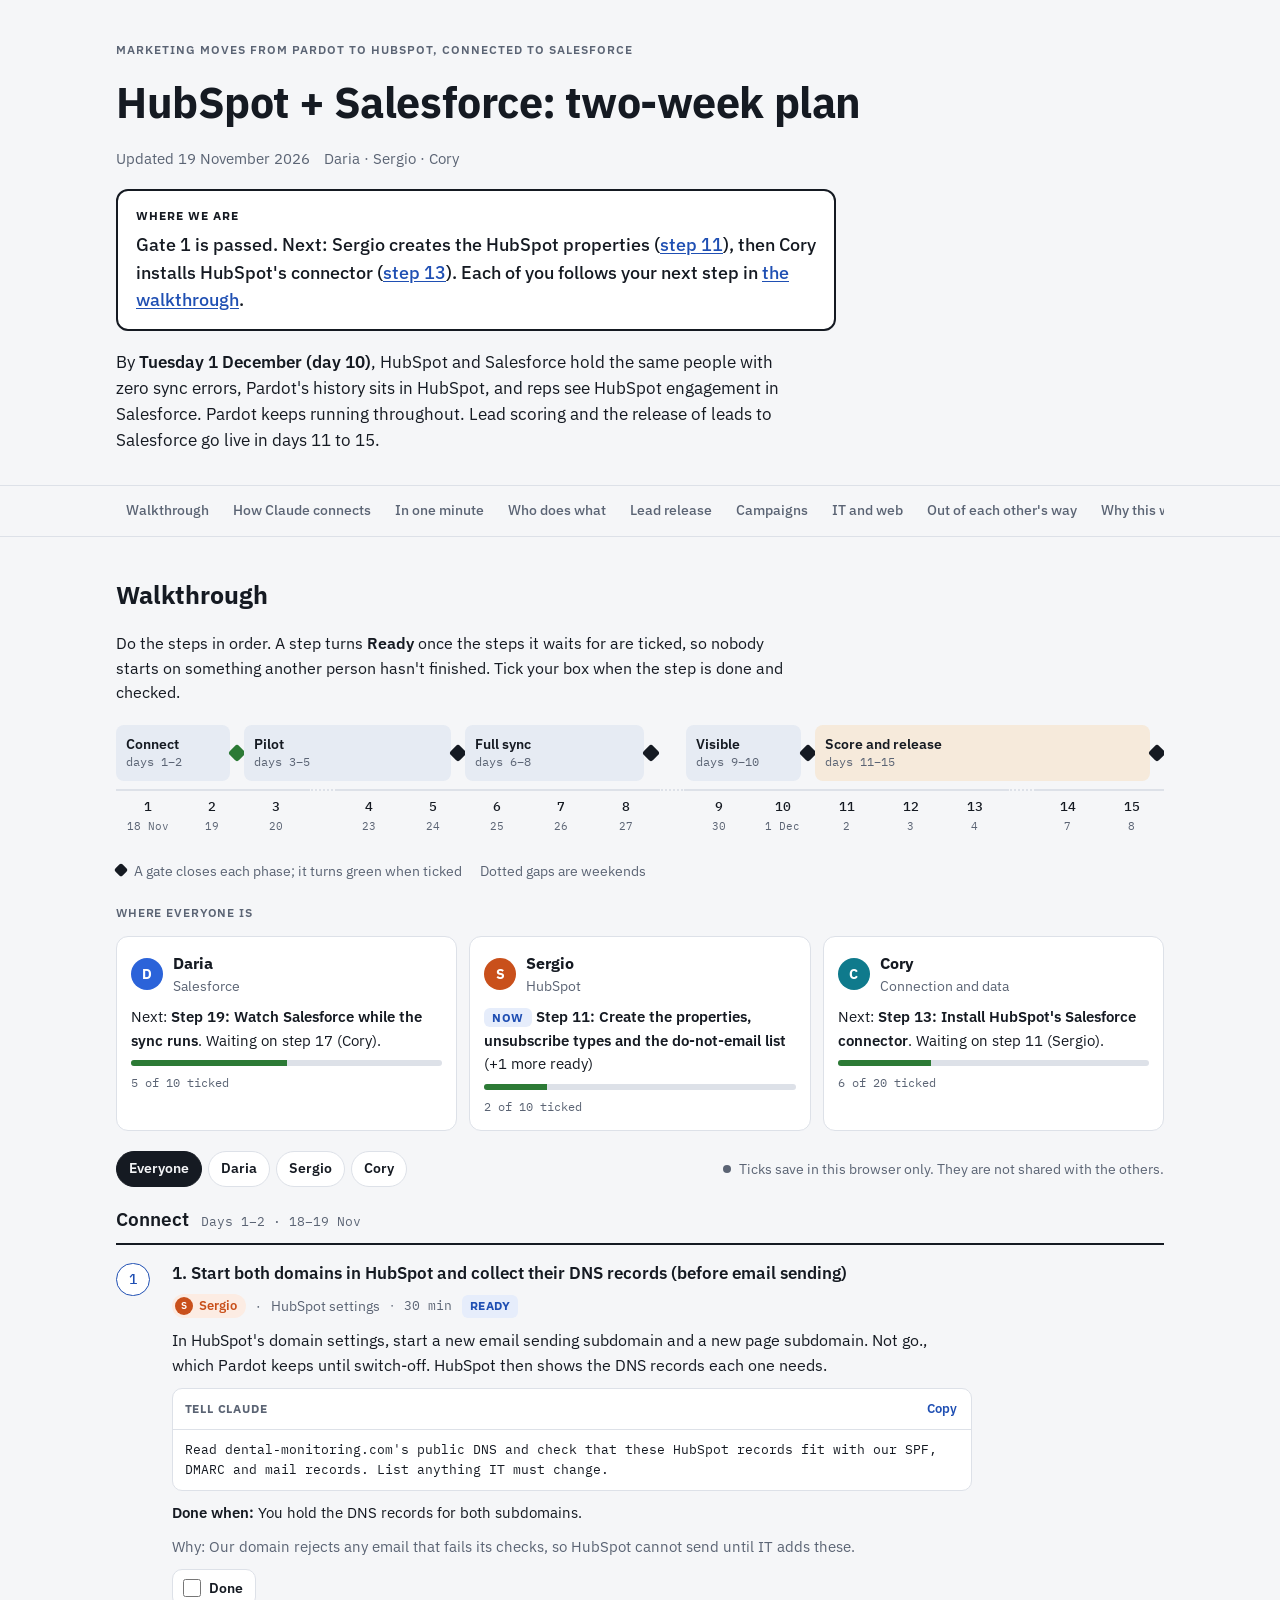
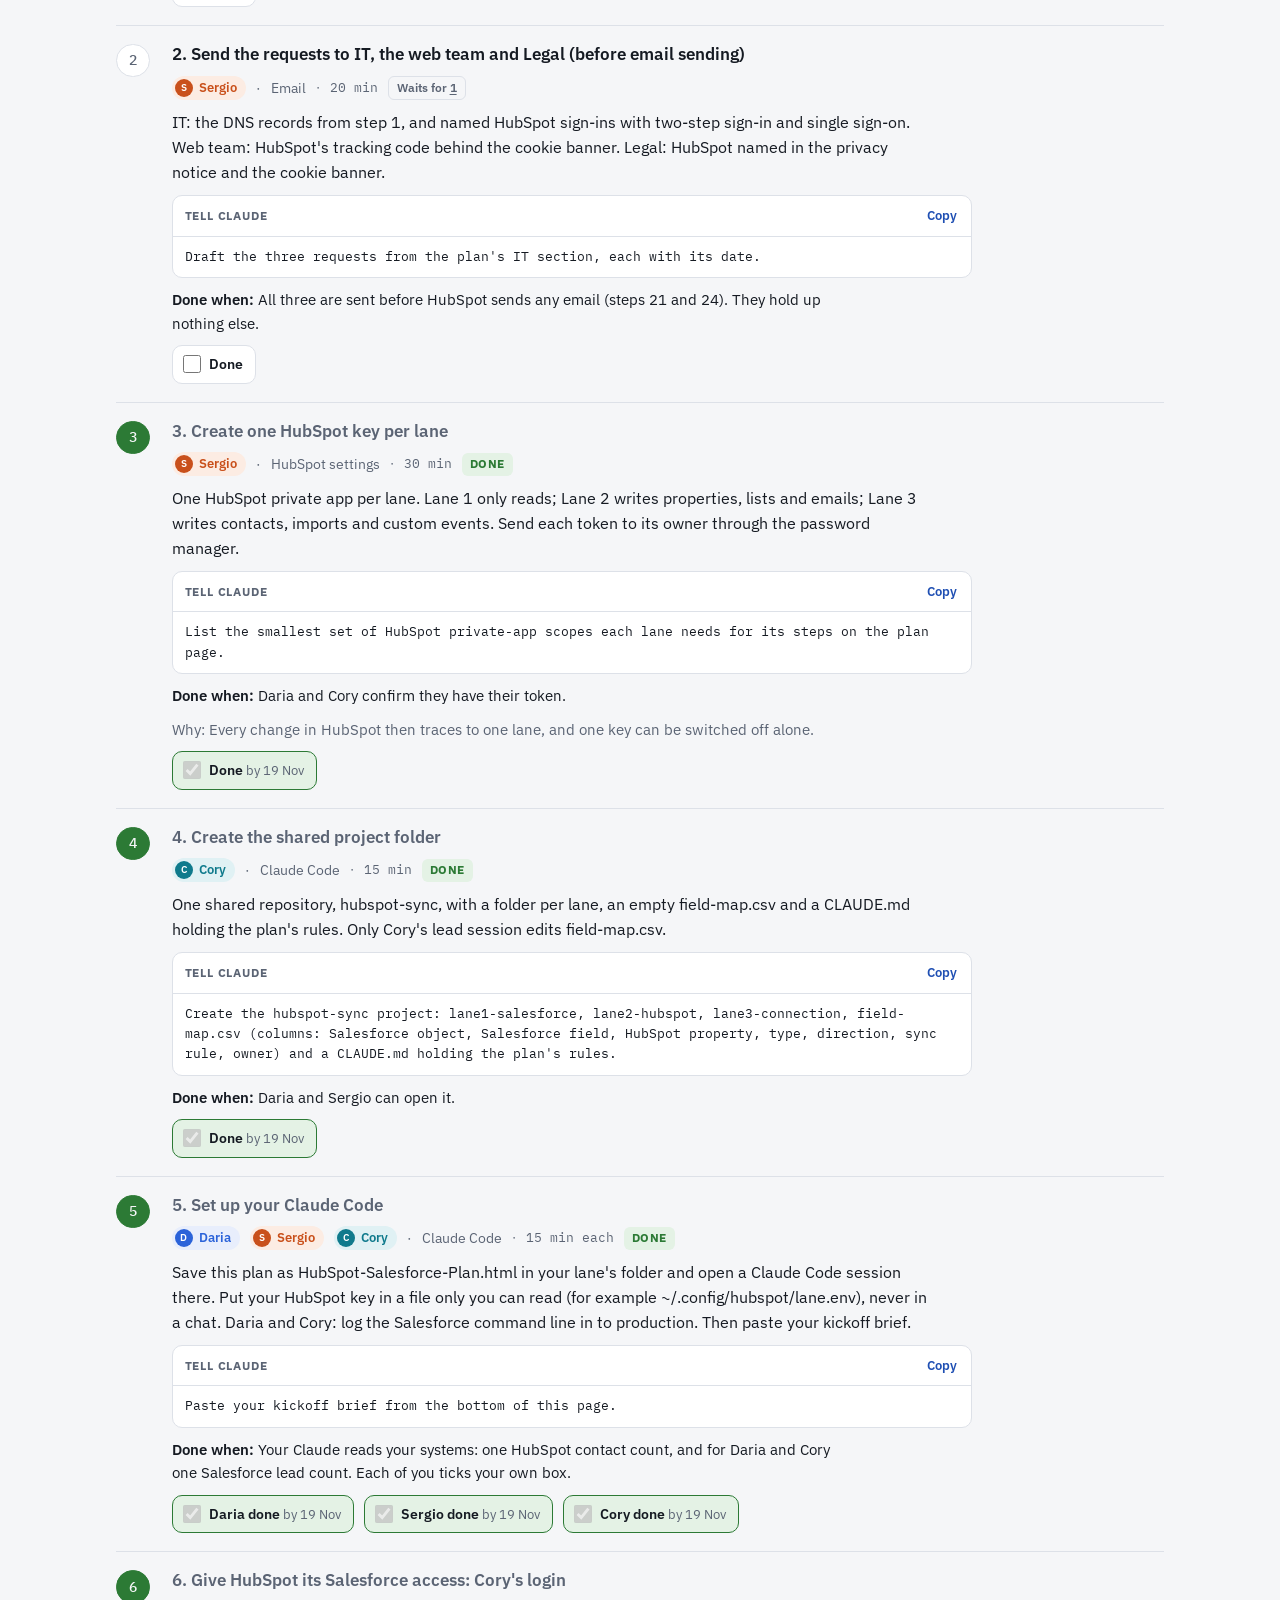
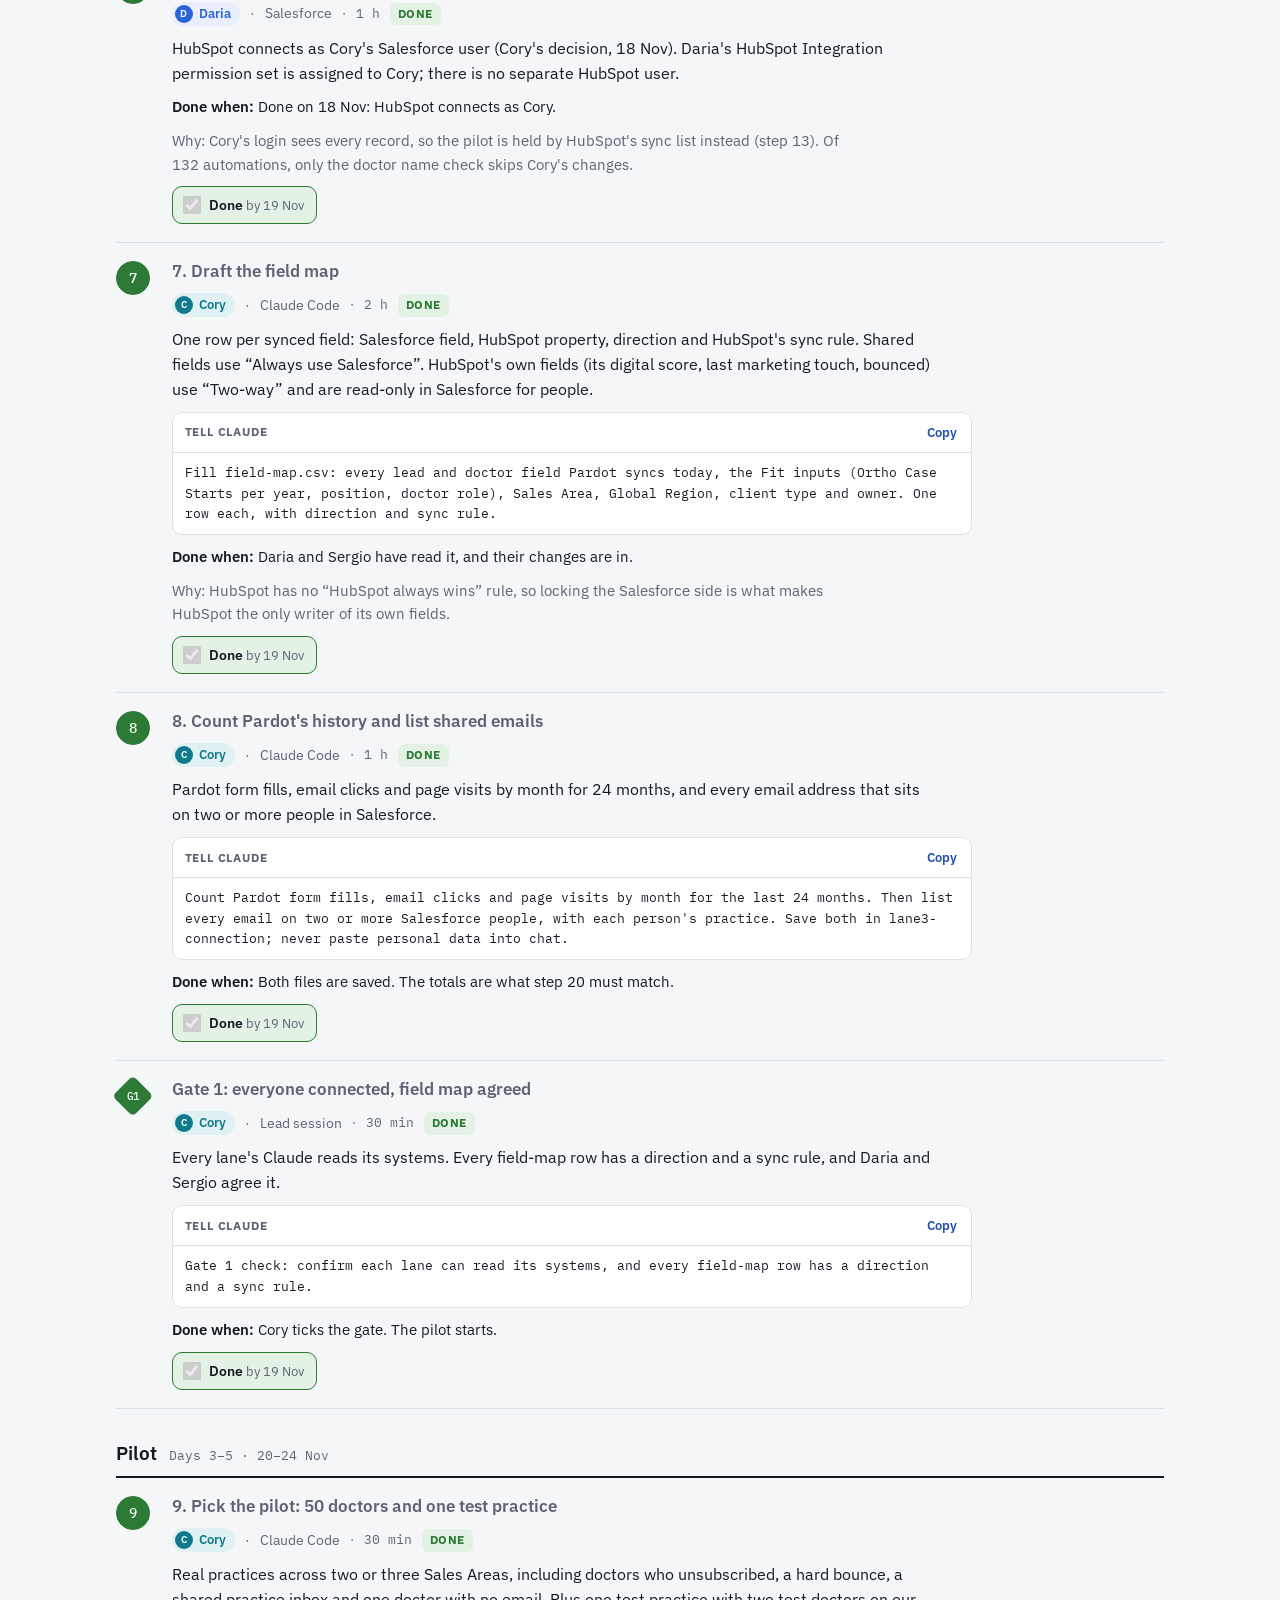
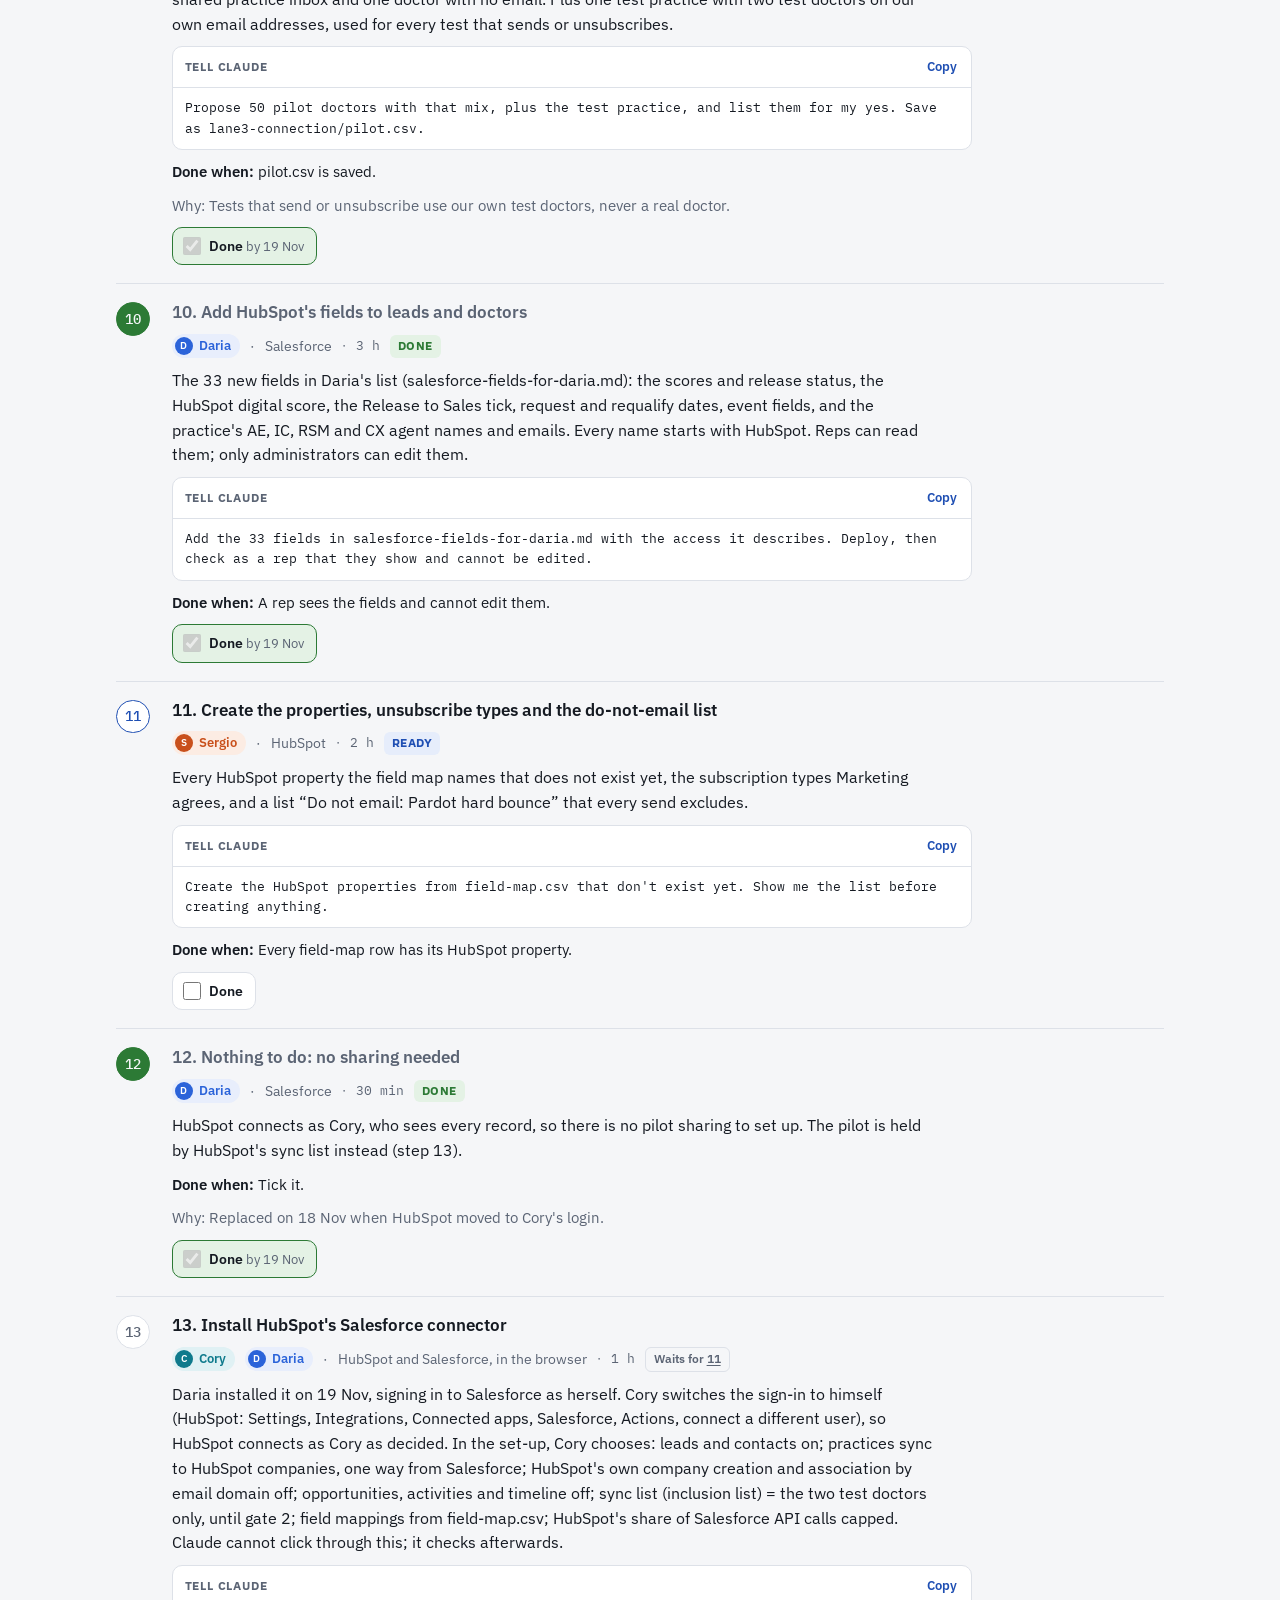
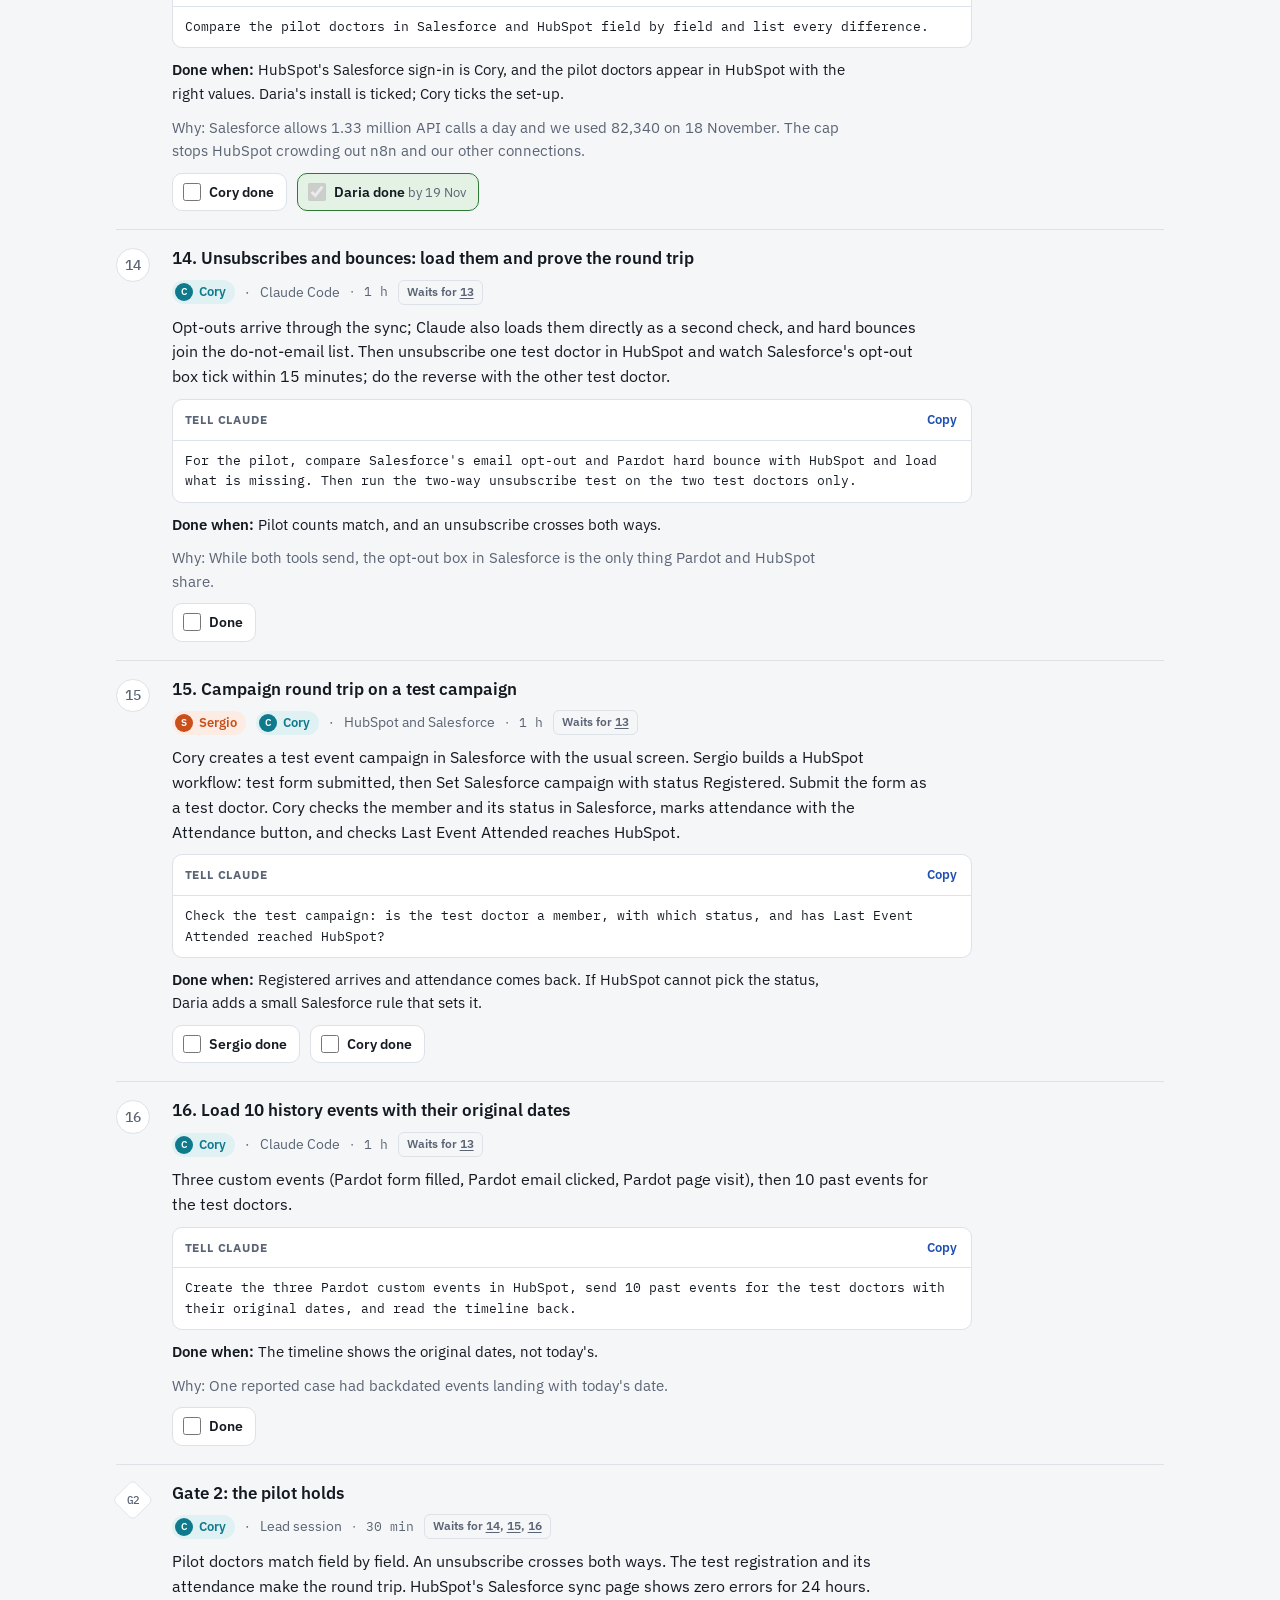
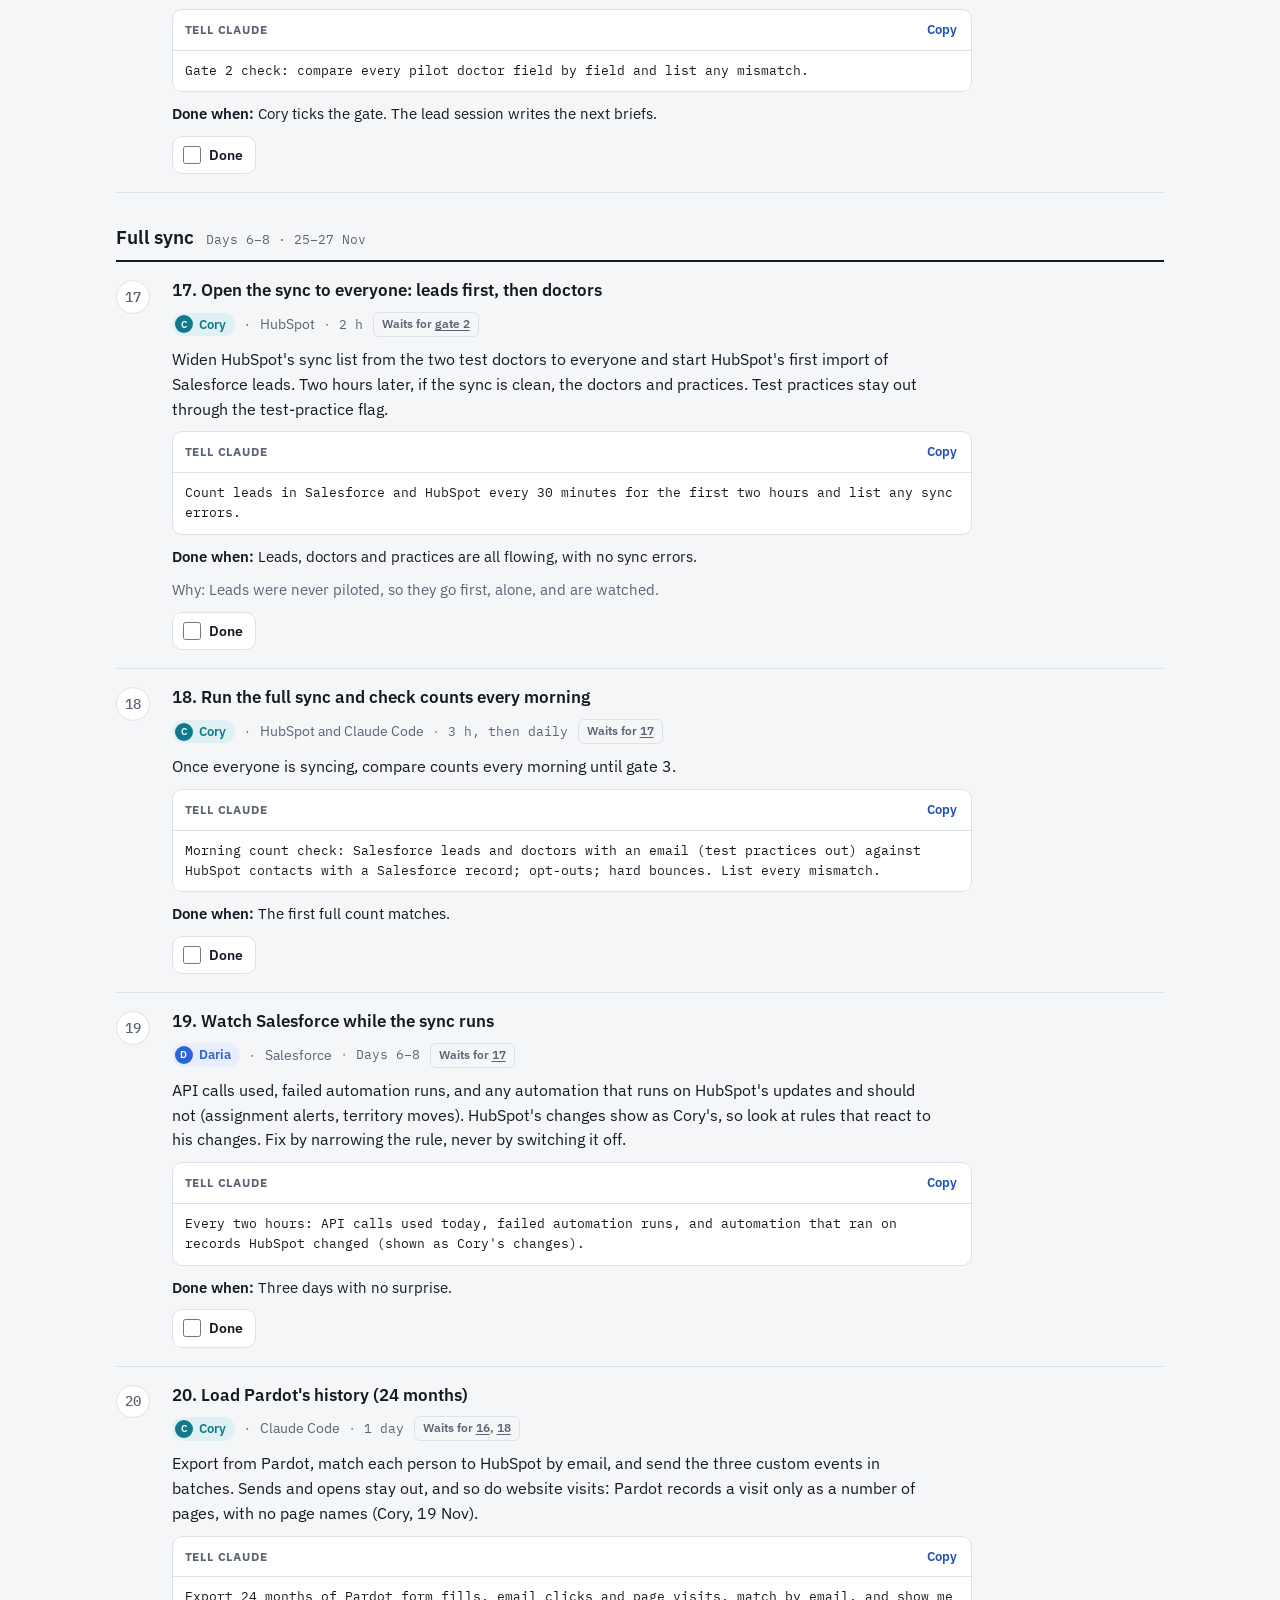
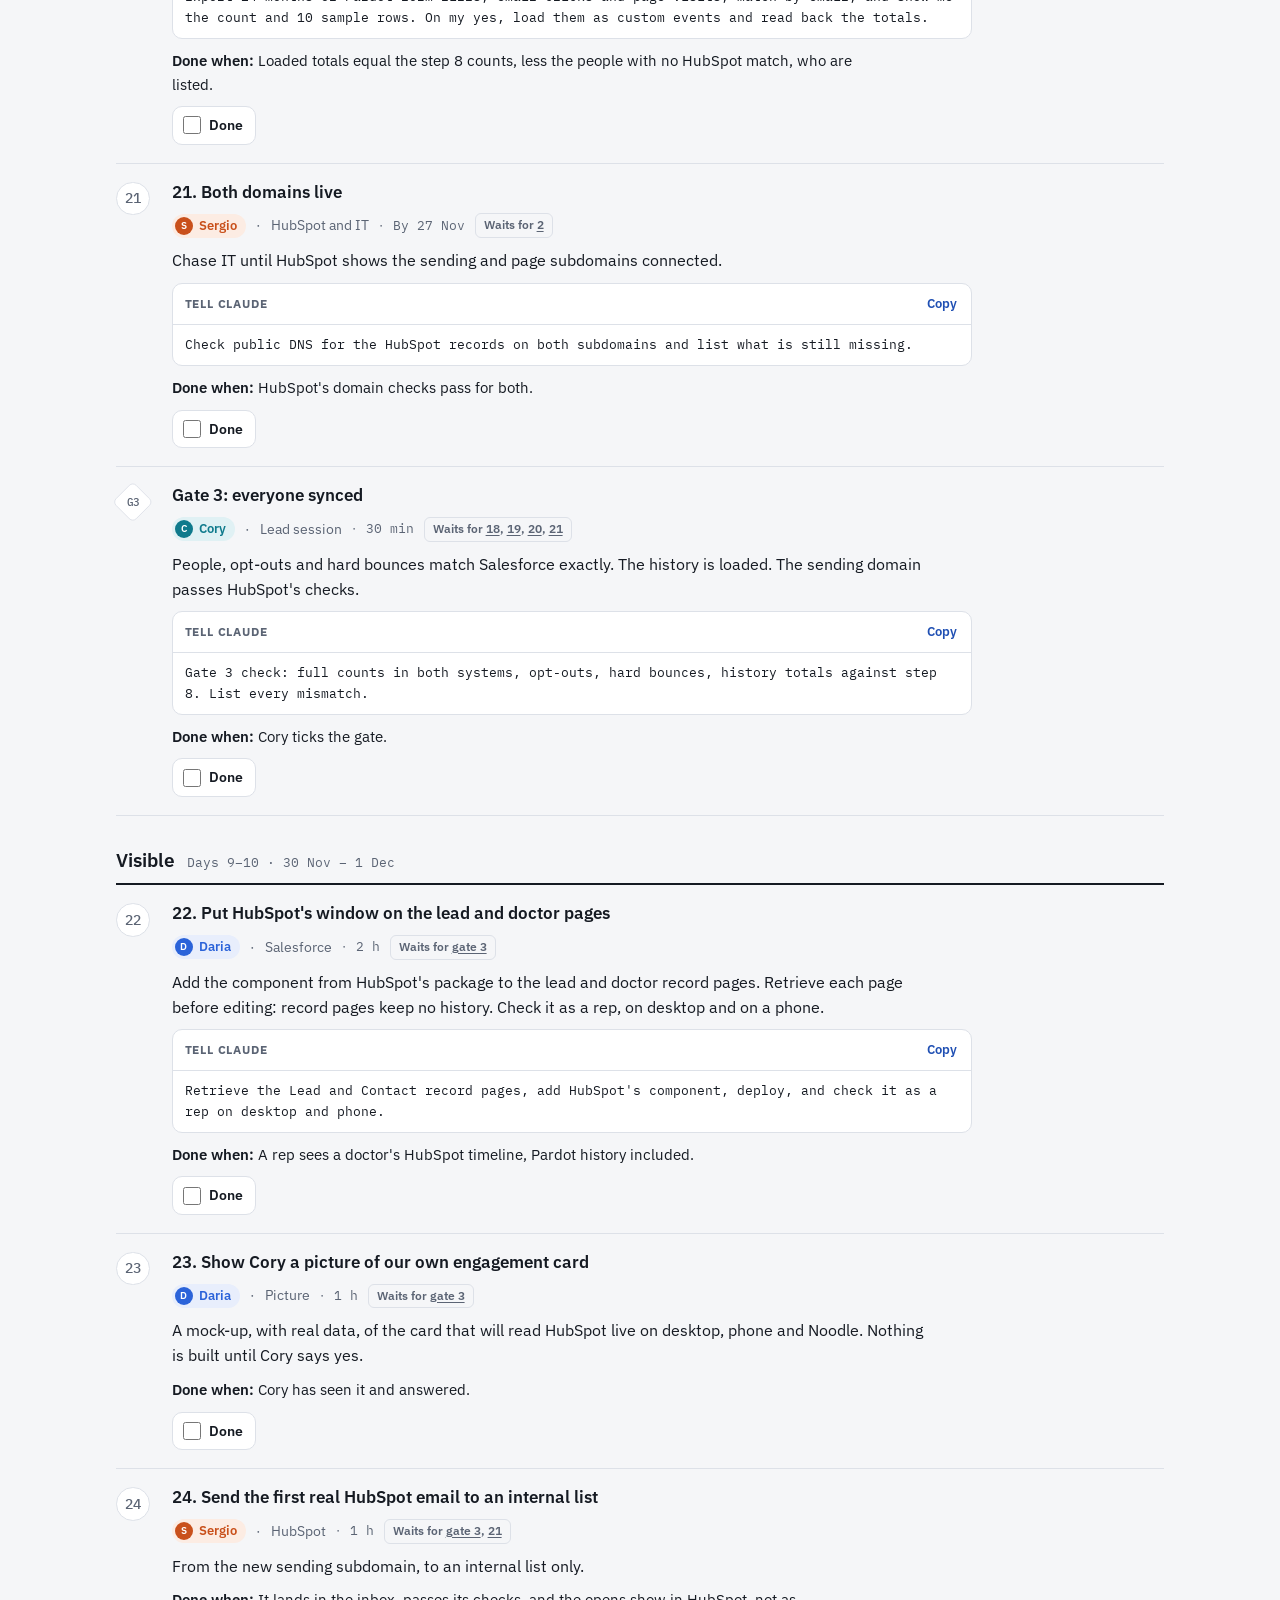
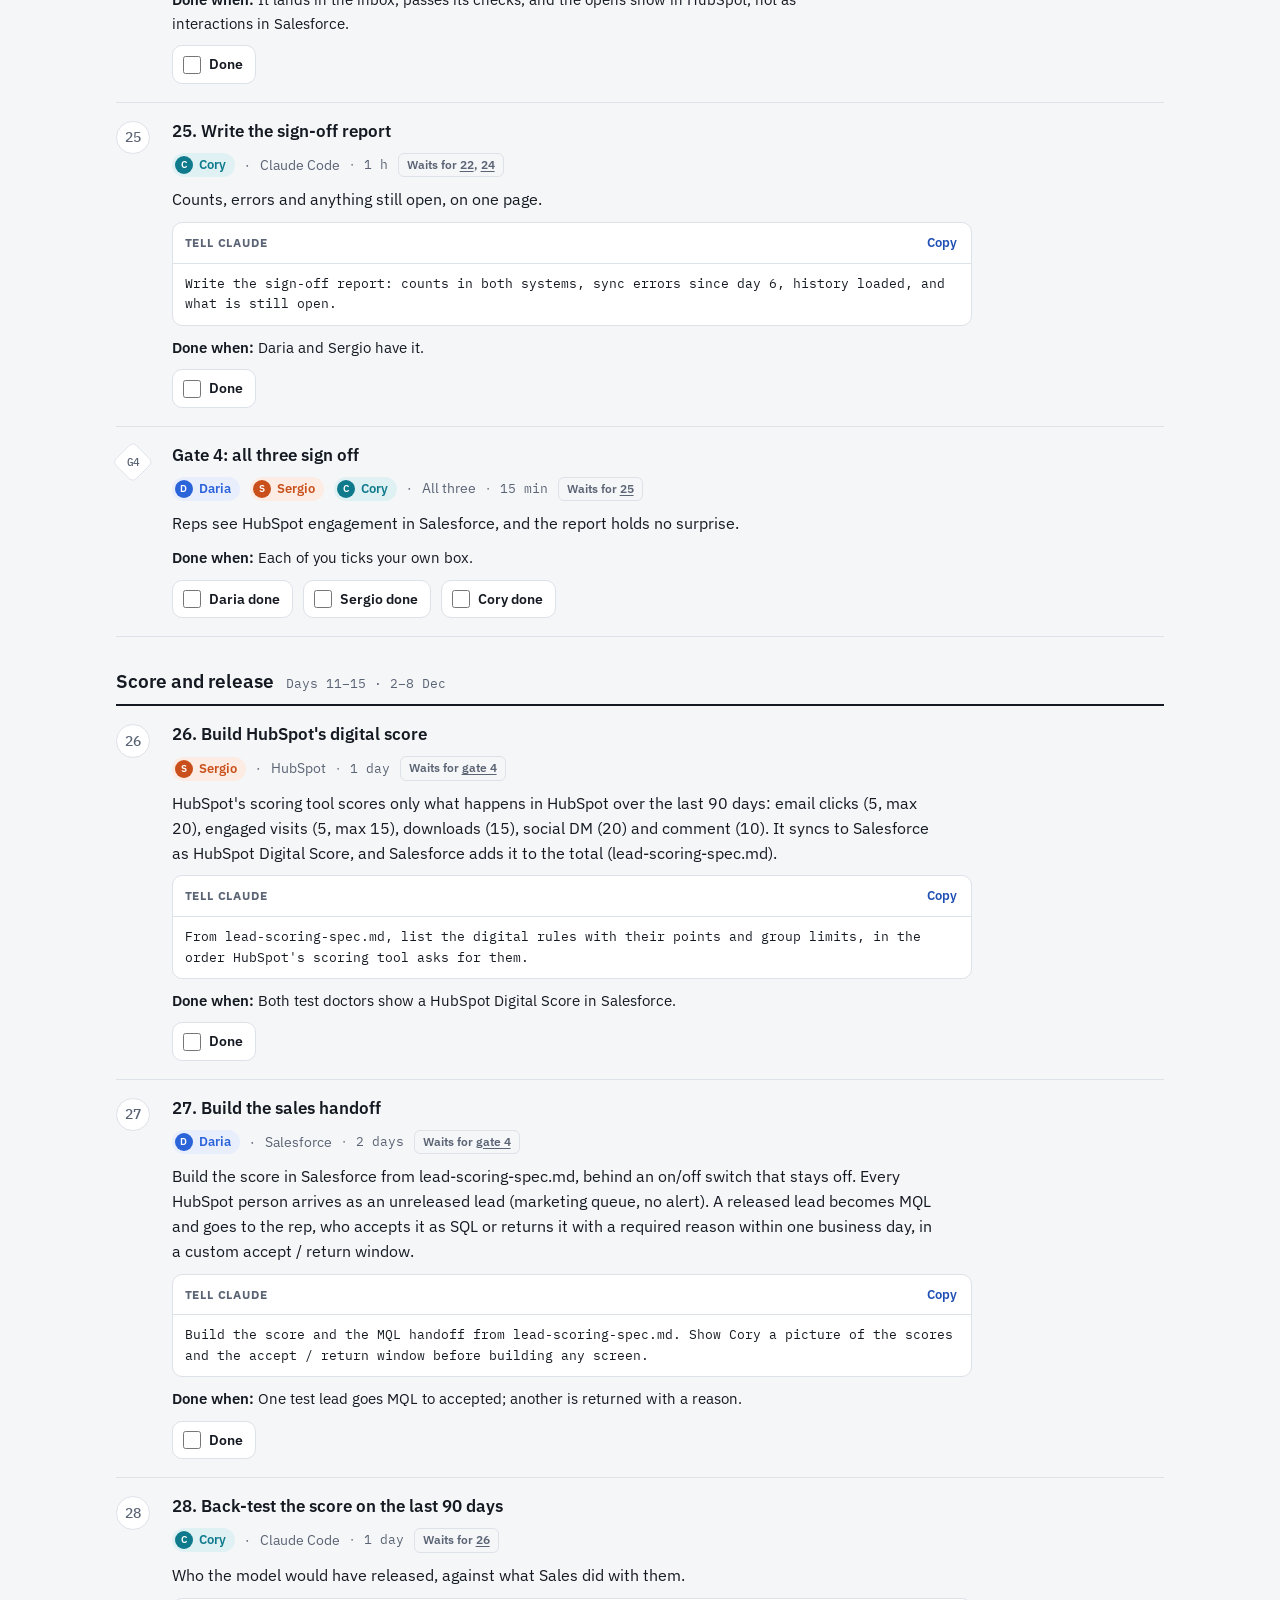
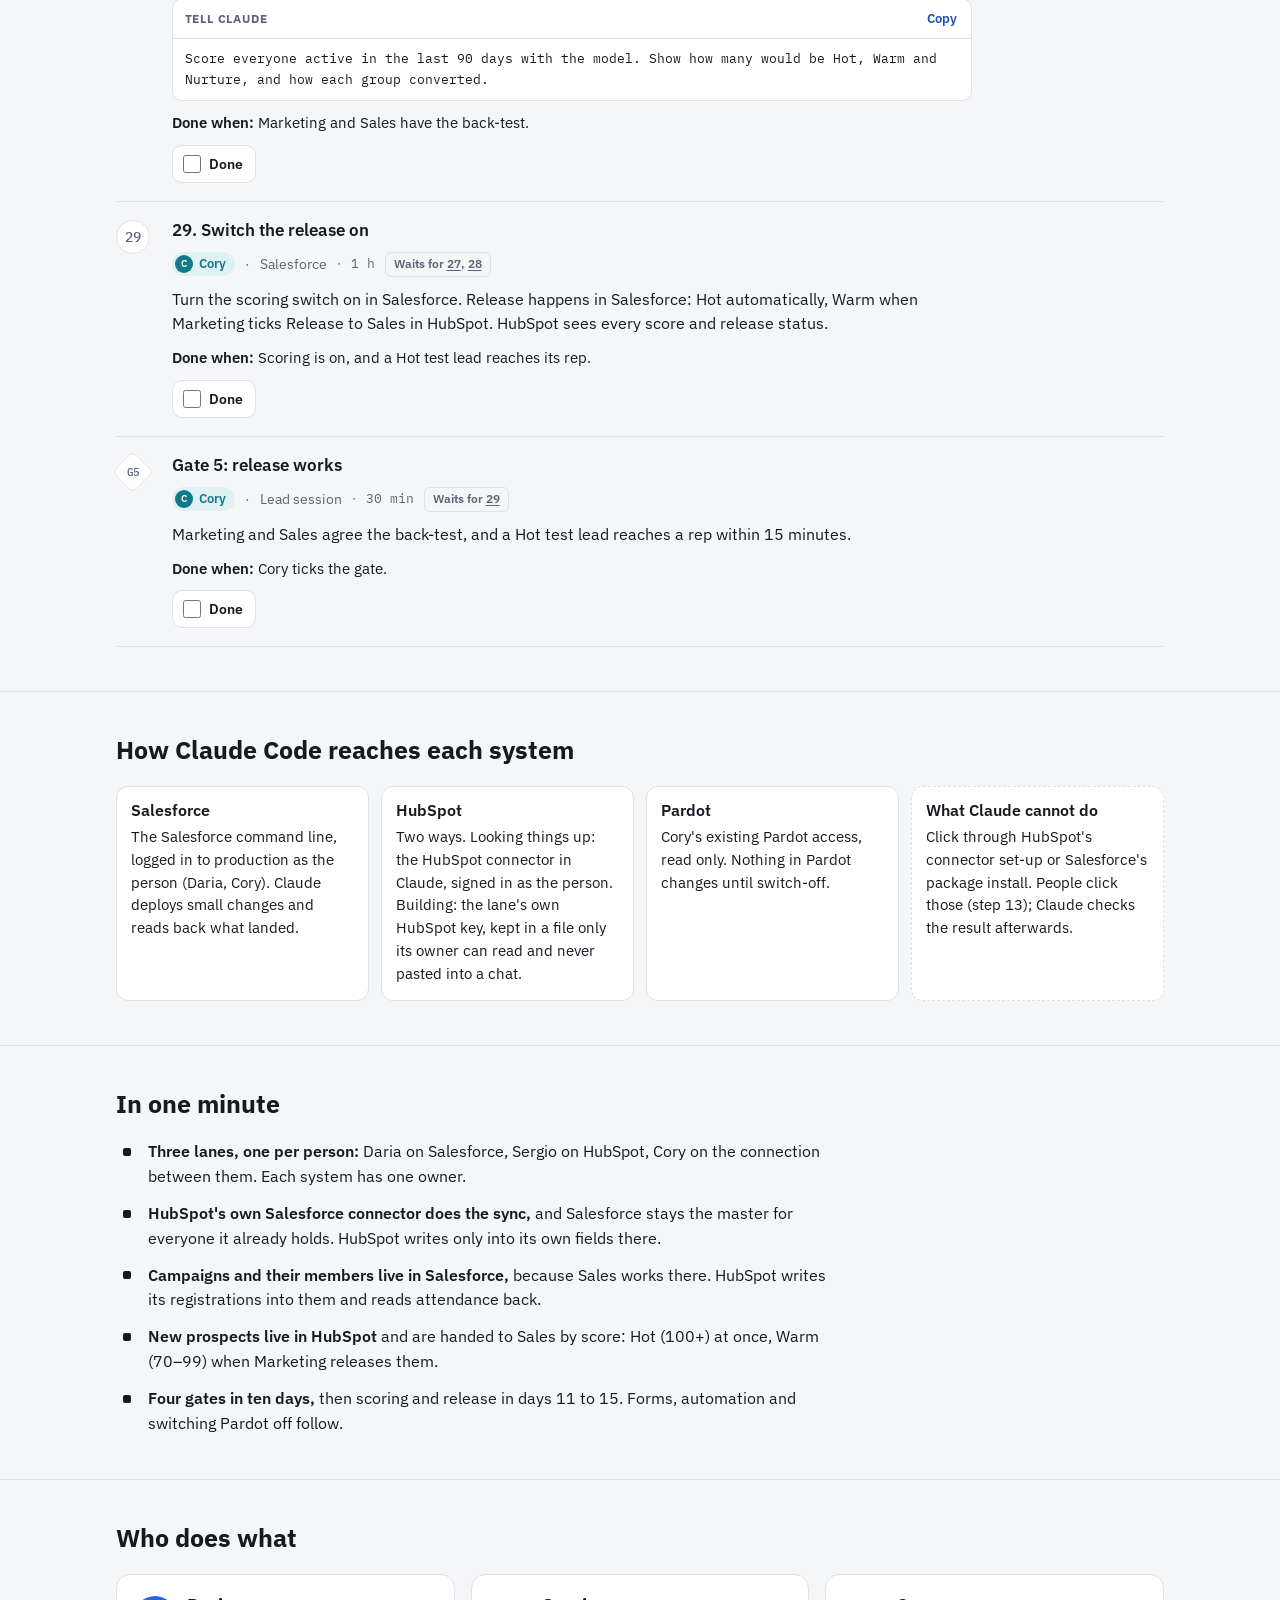
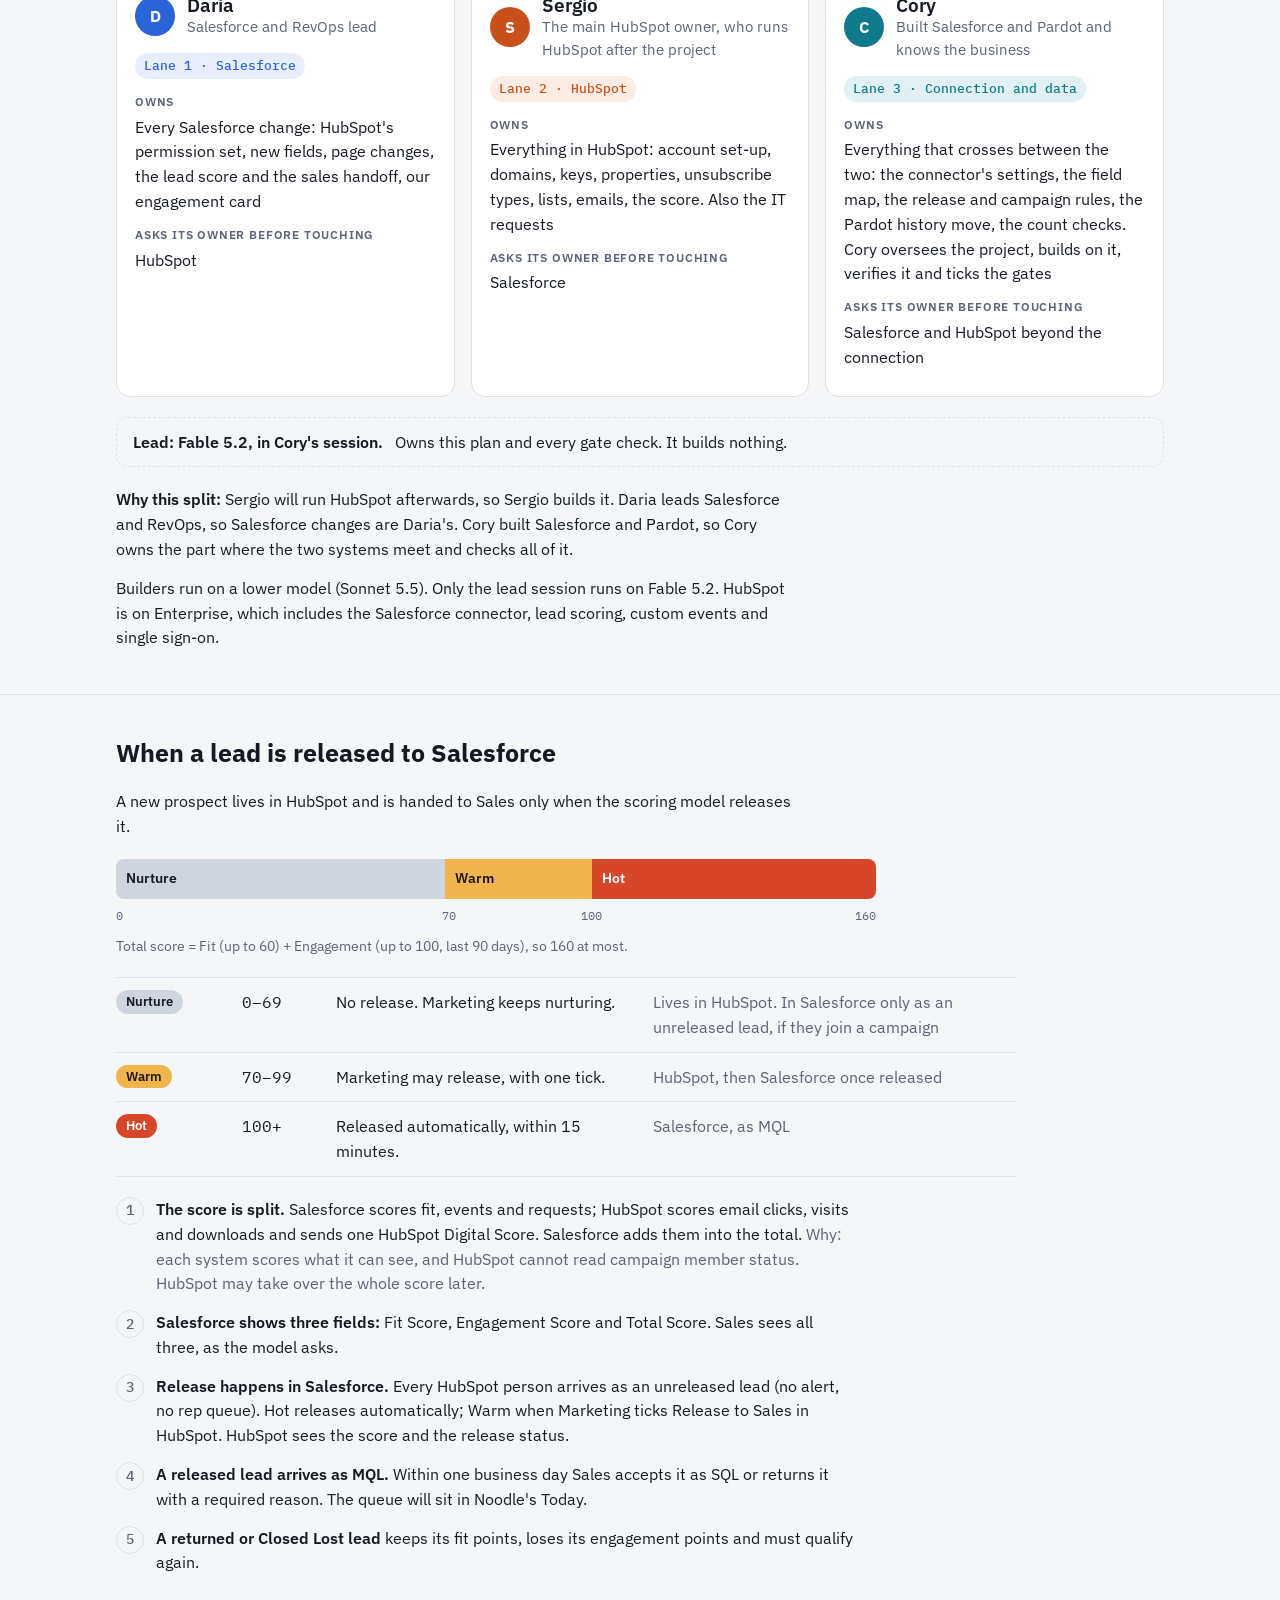
==== commit 21934b62: "HubSpot plan: website visits stay out of the Pardot history load (step 20); Pardot records a visit o" ====
--- a/hubspot-plan/index.html
+++ b/hubspot-plan/index.html
@@ -904,7 +904,7 @@
       done: "Three days with no surprise." },
     { id: "20", phase: "C", owners: ["cory"], where: "Claude Code", time: "1 day", waits: ["16", "18"],
       title: "Load Pardot's history (24 months)",
-      text: "Export from Pardot, match each person to HubSpot by email, and send the three custom events in batches. Sends and opens stay out.",
+      text: "Export from Pardot, match each person to HubSpot by email, and send the three custom events in batches. Sends and opens stay out, and so do website visits: Pardot records a visit only as a number of pages, with no page names (Cory, 19 Nov).",
       tell: "Export 24 months of Pardot form fills, email clicks and page visits, match by email, and show me the count and 10 sample rows. On my yes, load them as custom events and read back the totals.",
       done: "Loaded totals equal the step 8 counts, less the people with no HubSpot match, who are listed." },
     { id: "21", phase: "C", owners: ["sergio"], where: "HubSpot and IT", time: "By 27 Nov", waits: ["2"],
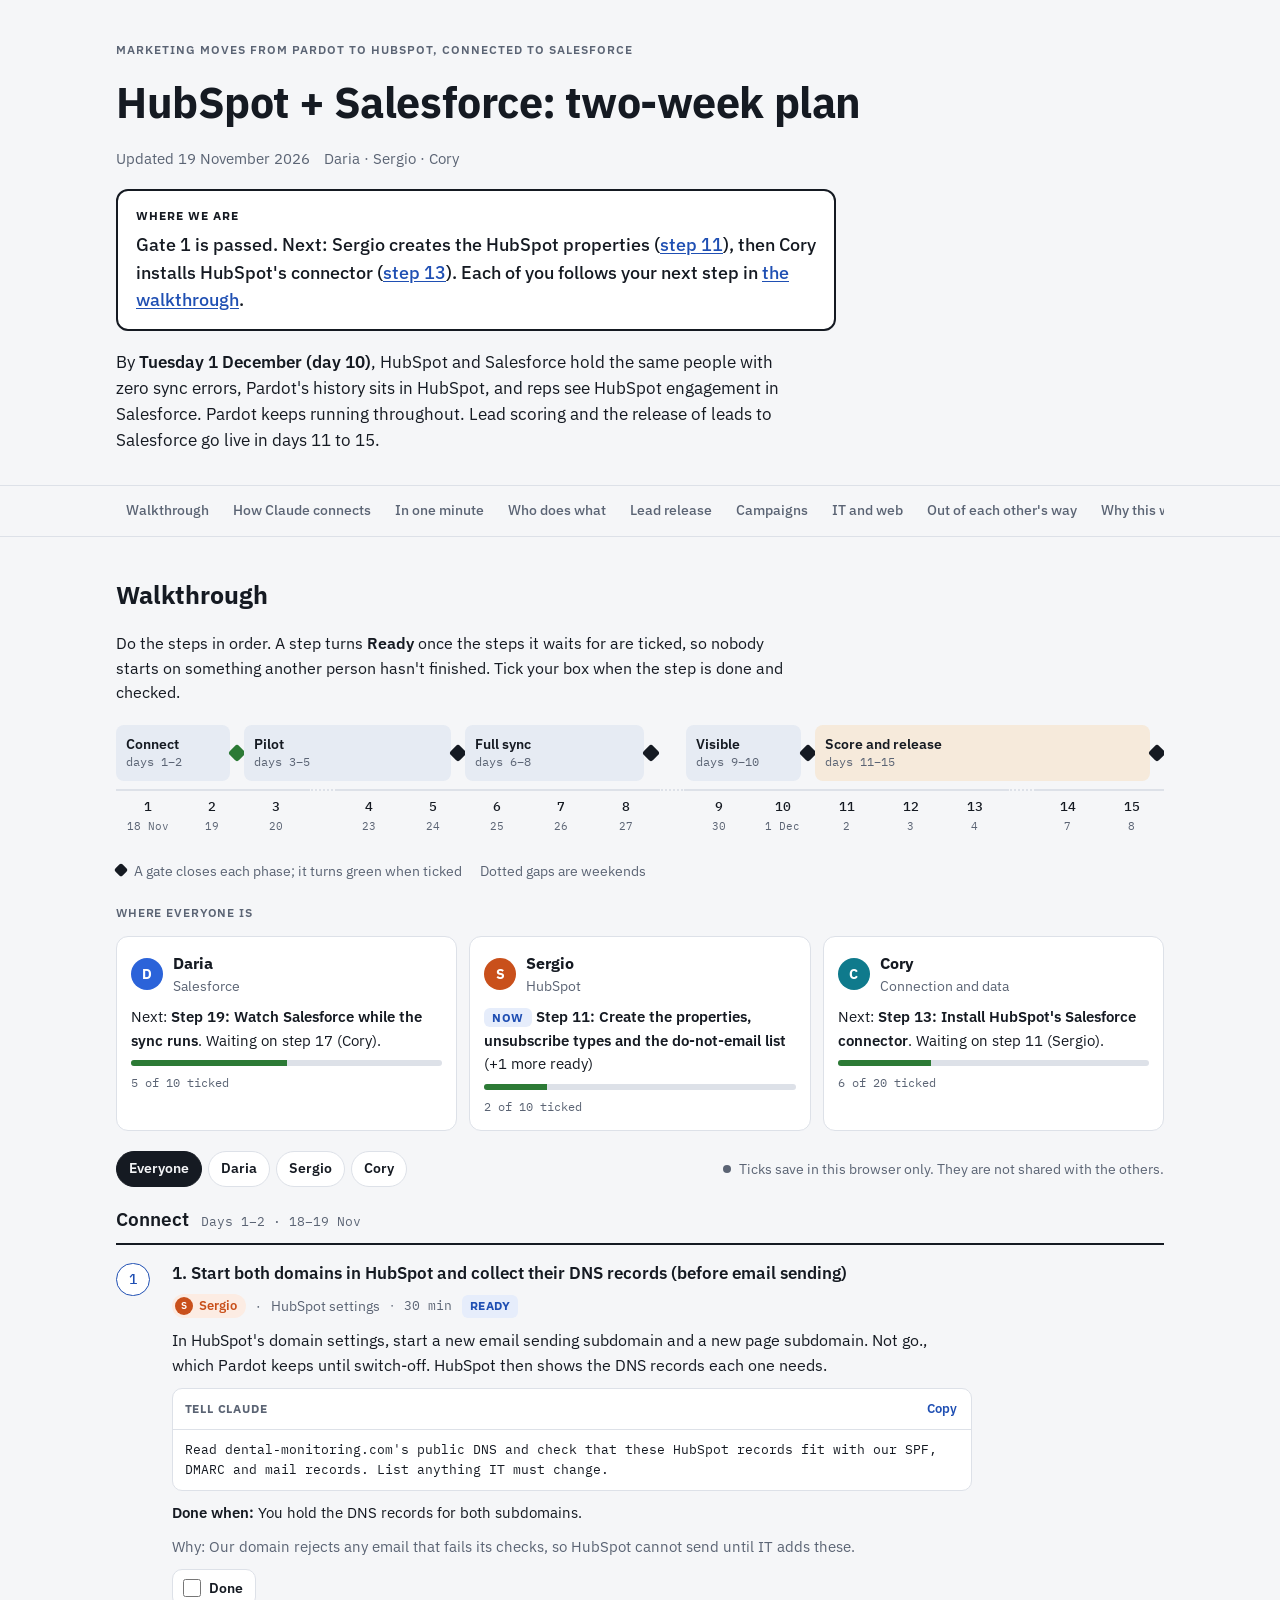
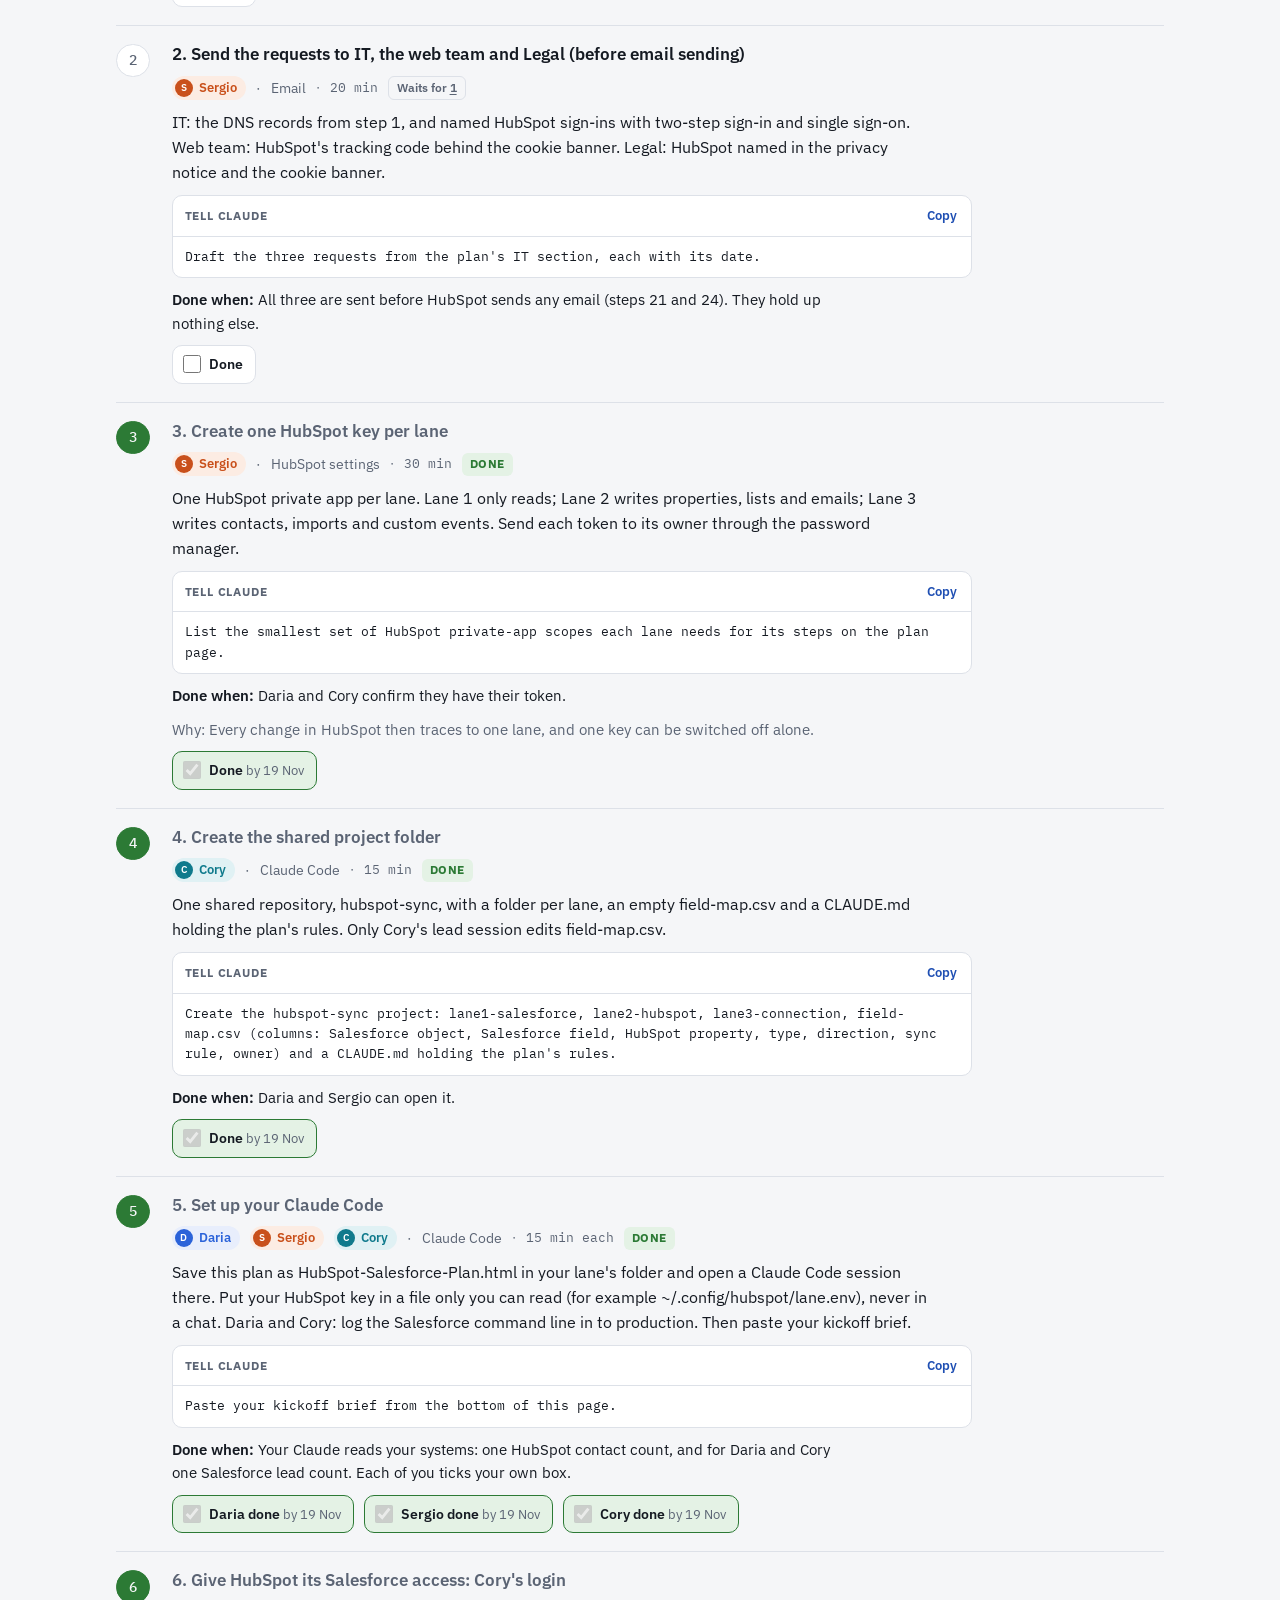
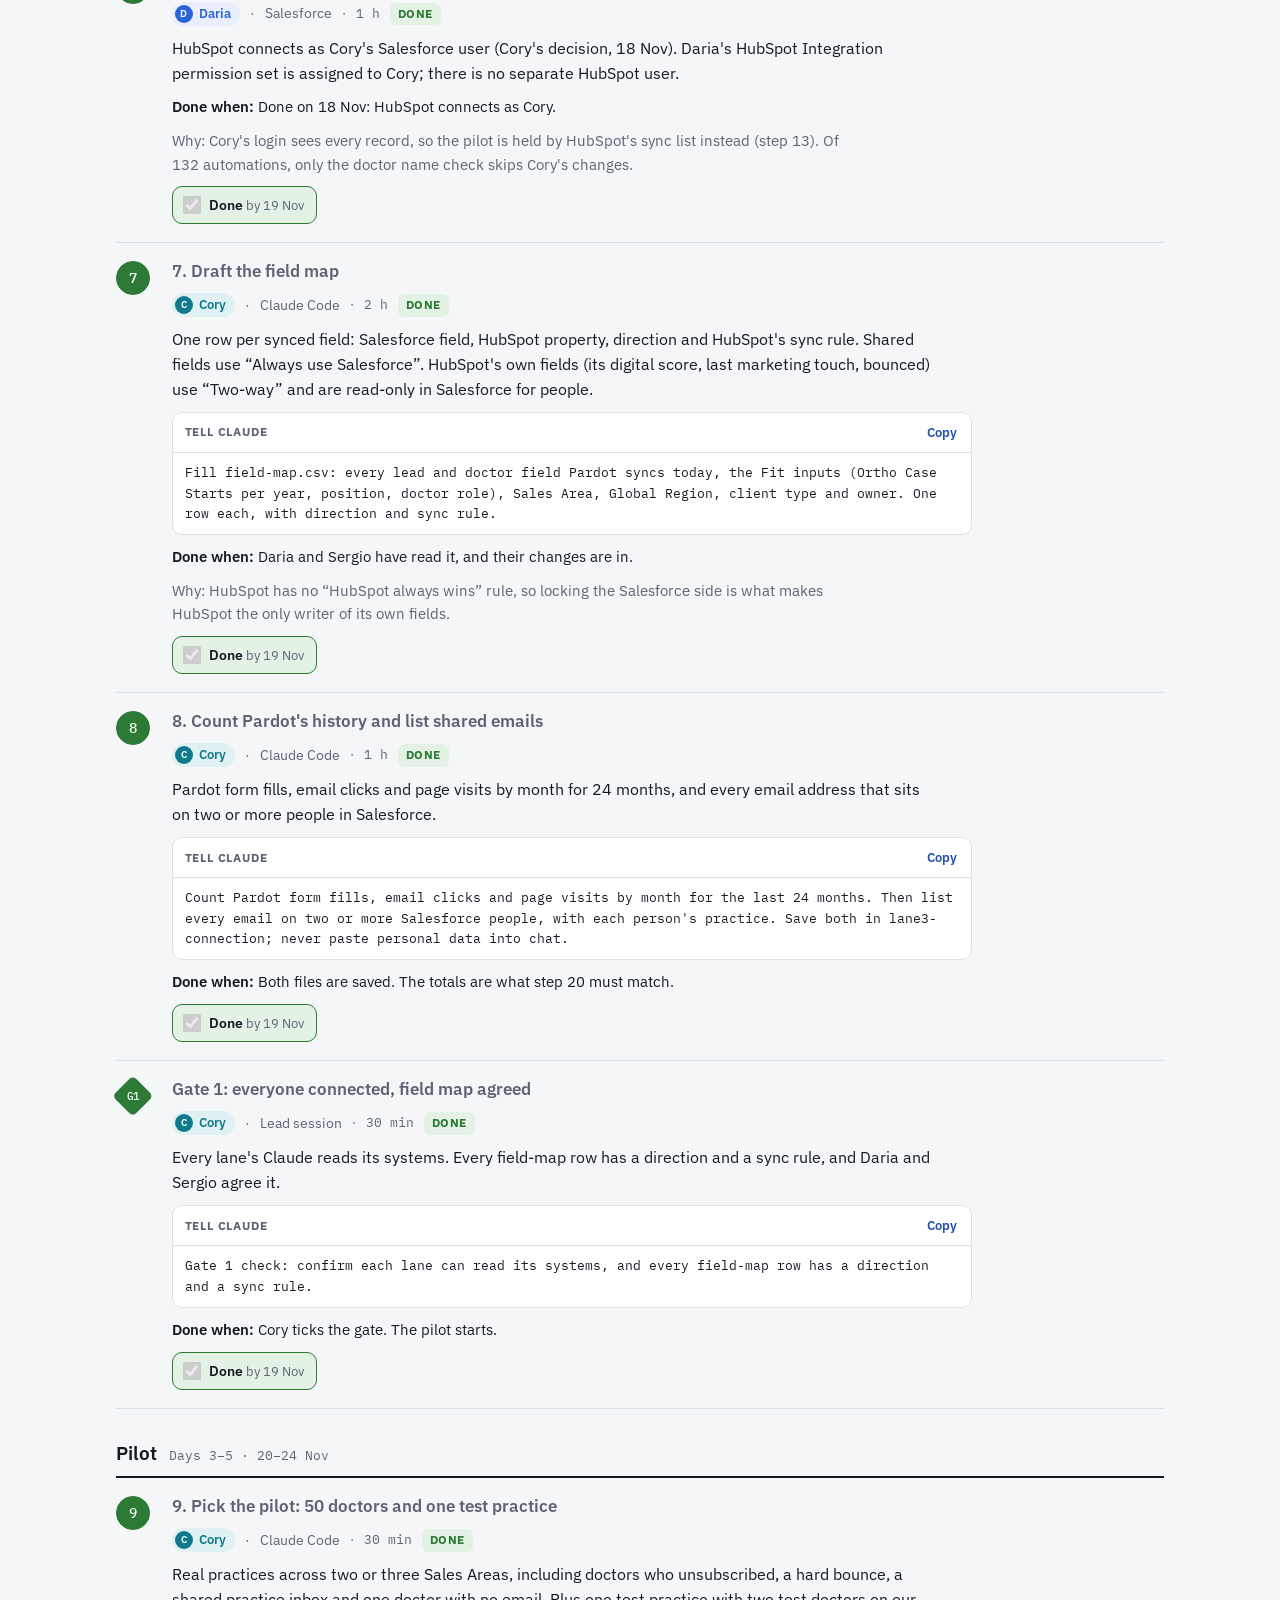
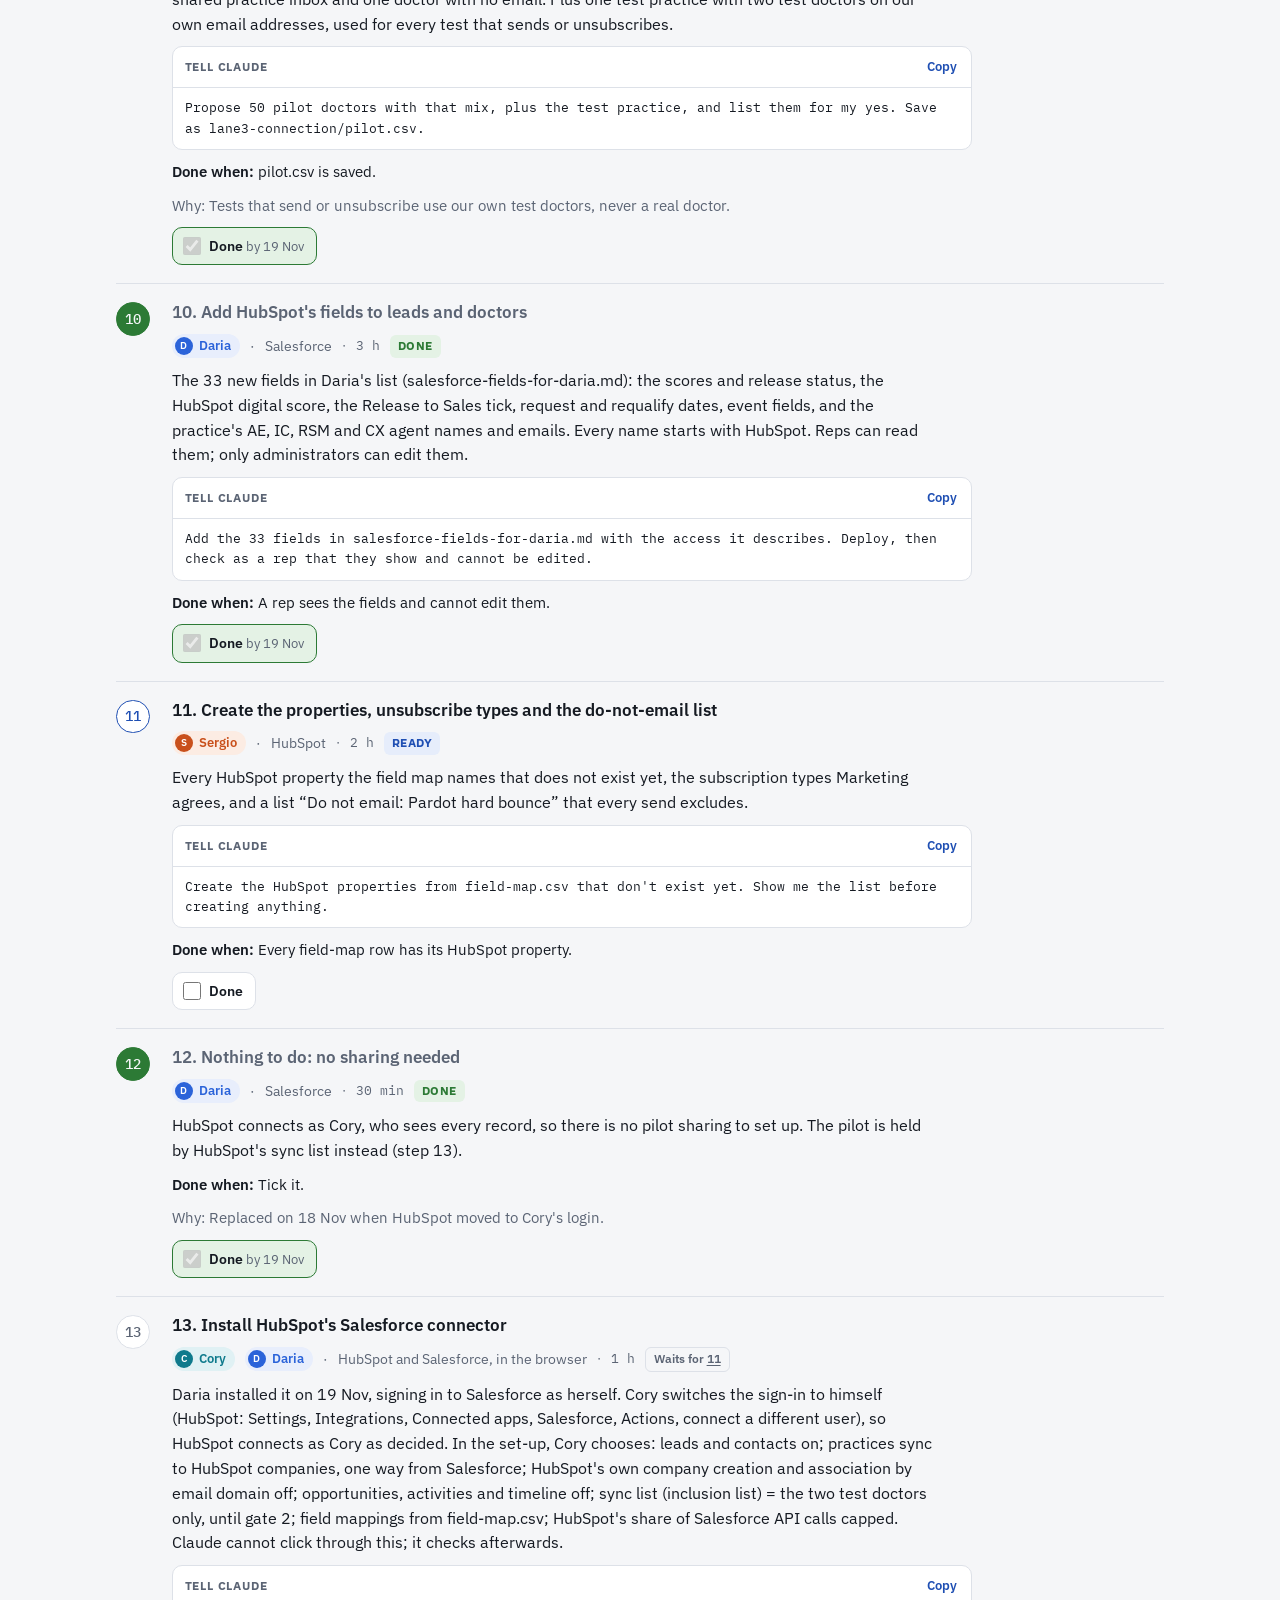
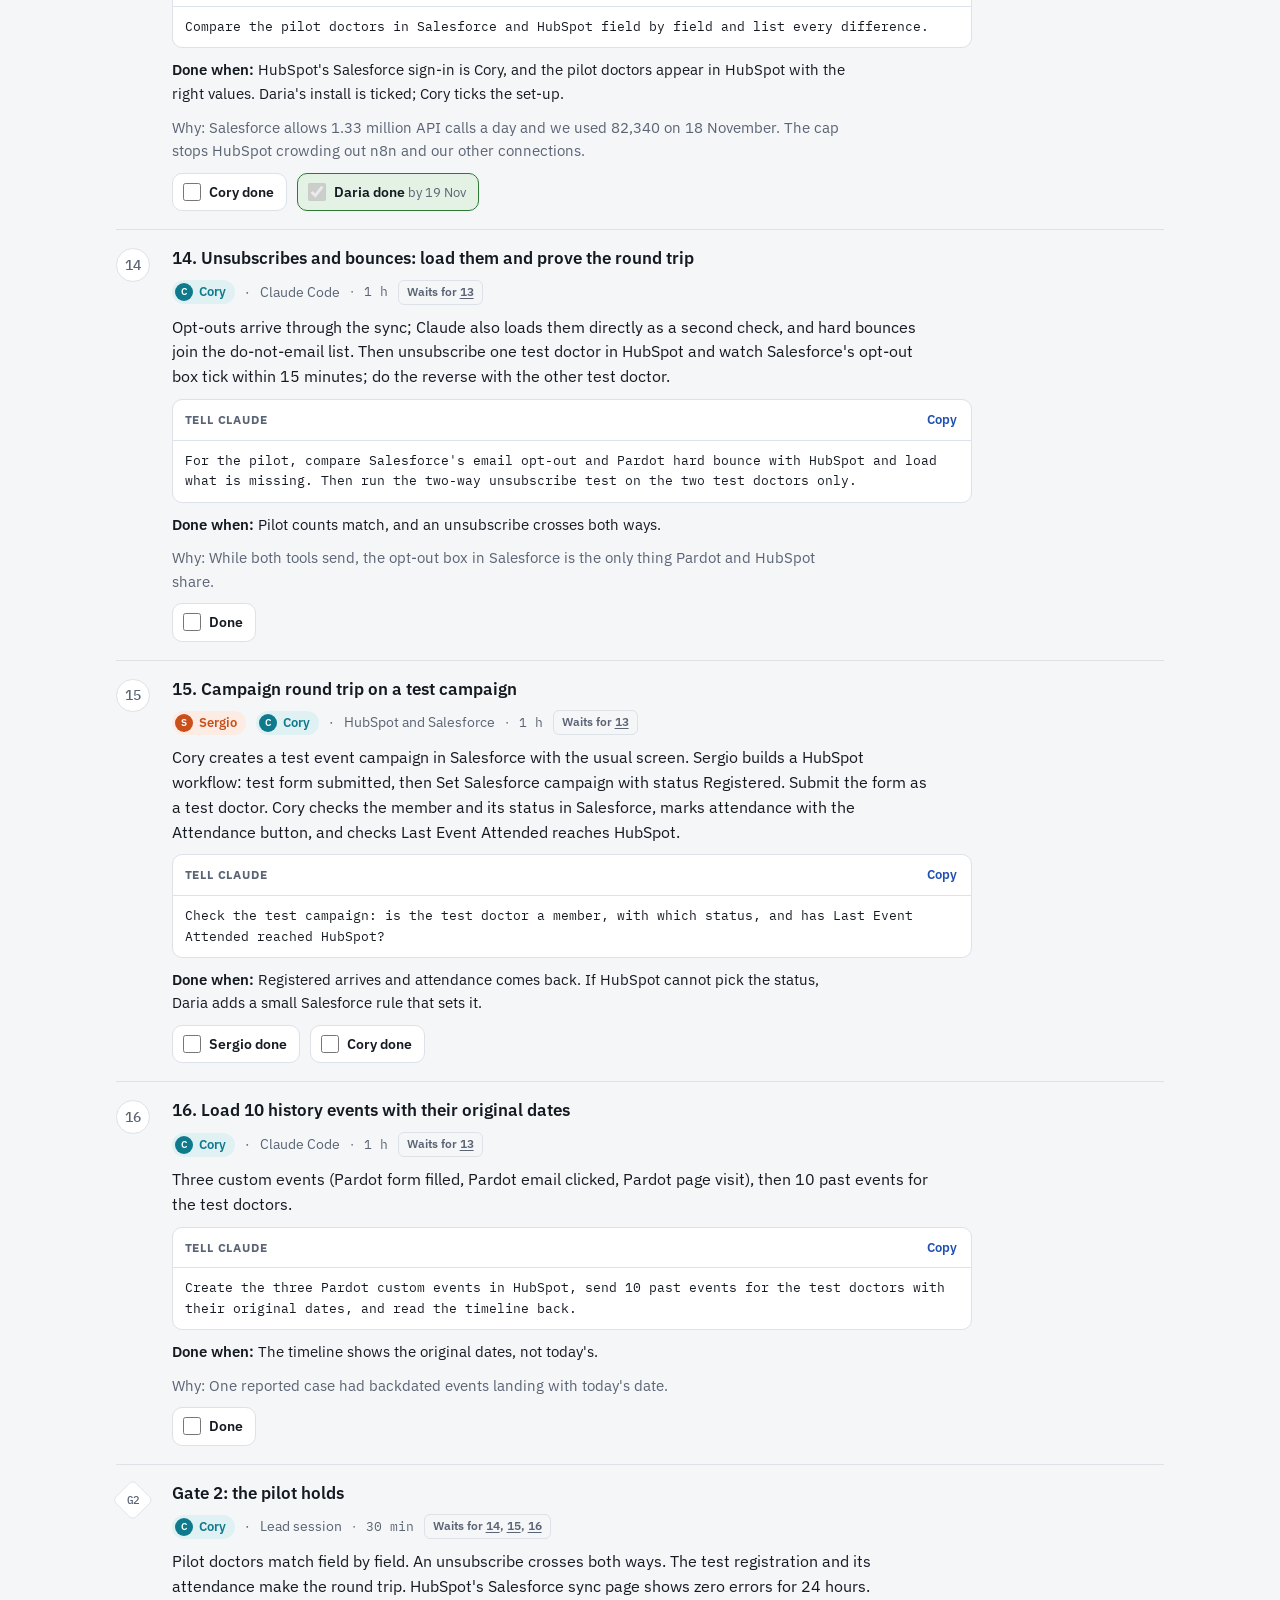
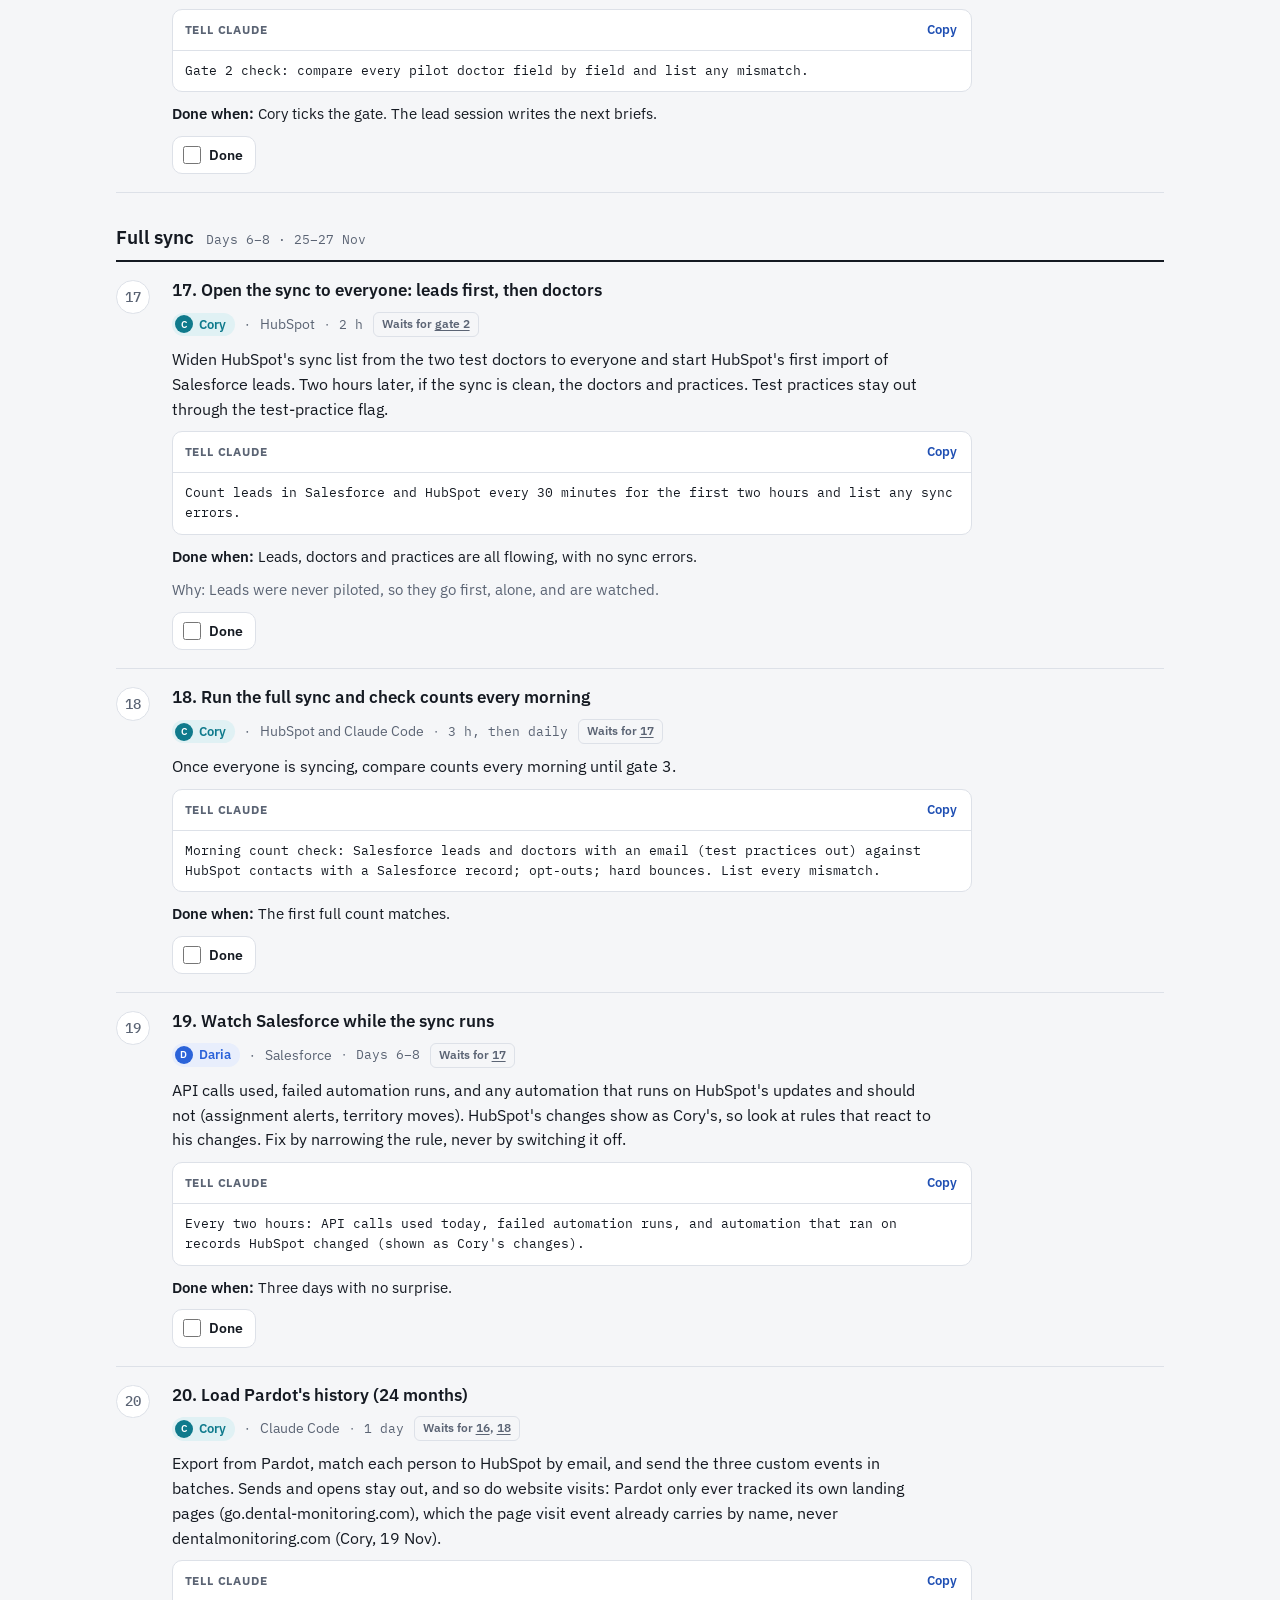
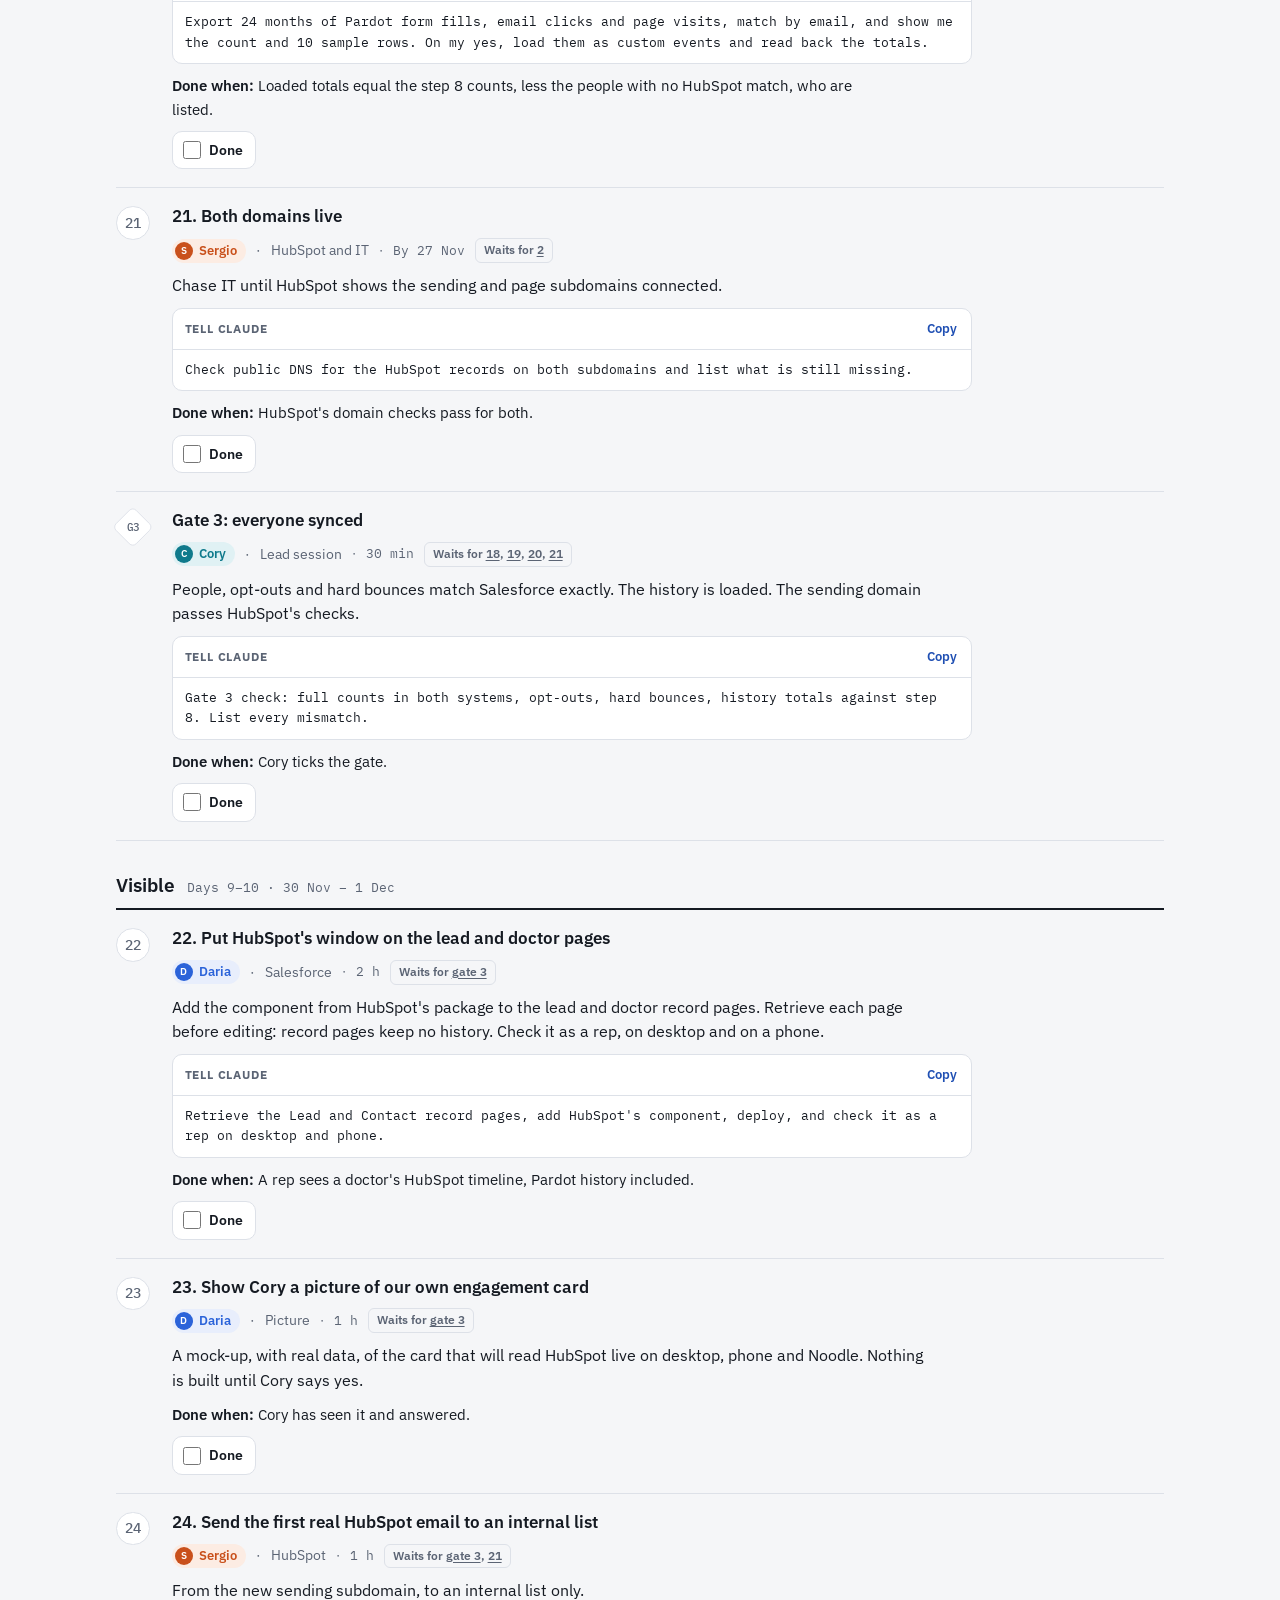
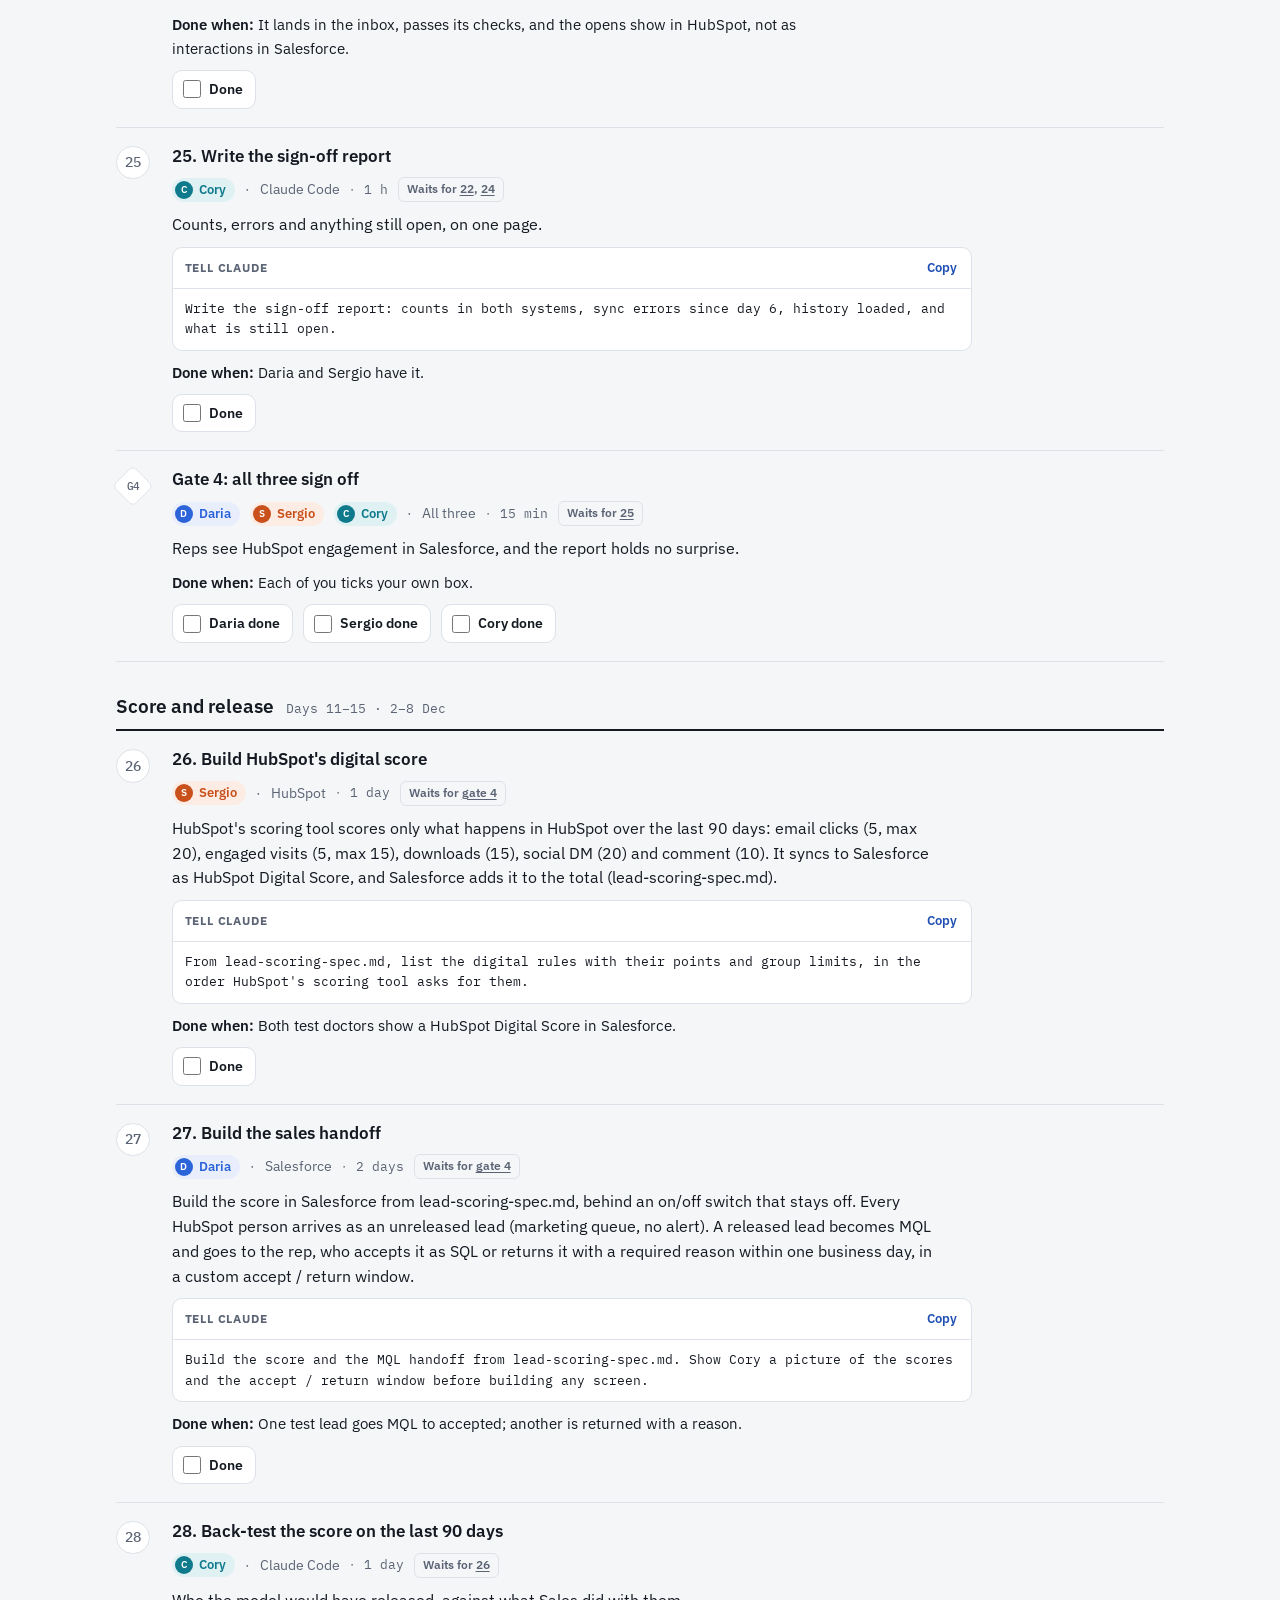
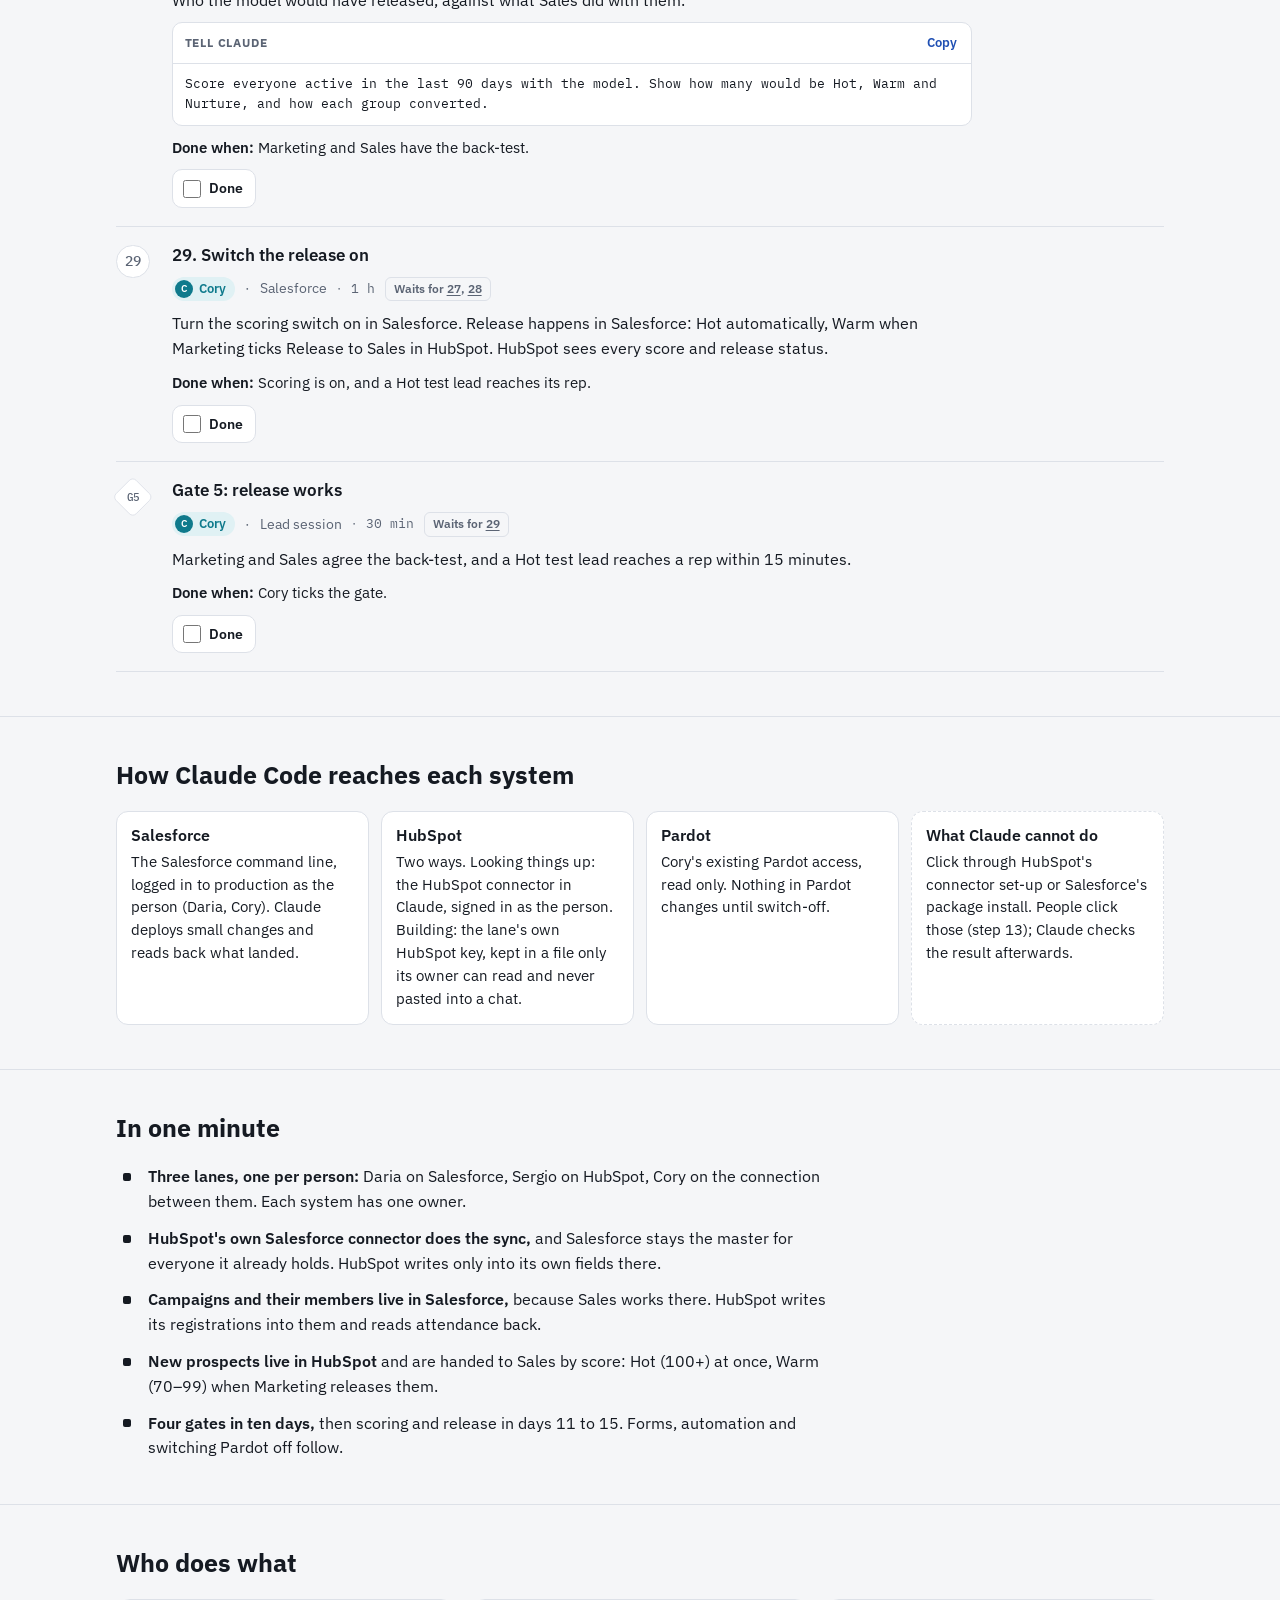
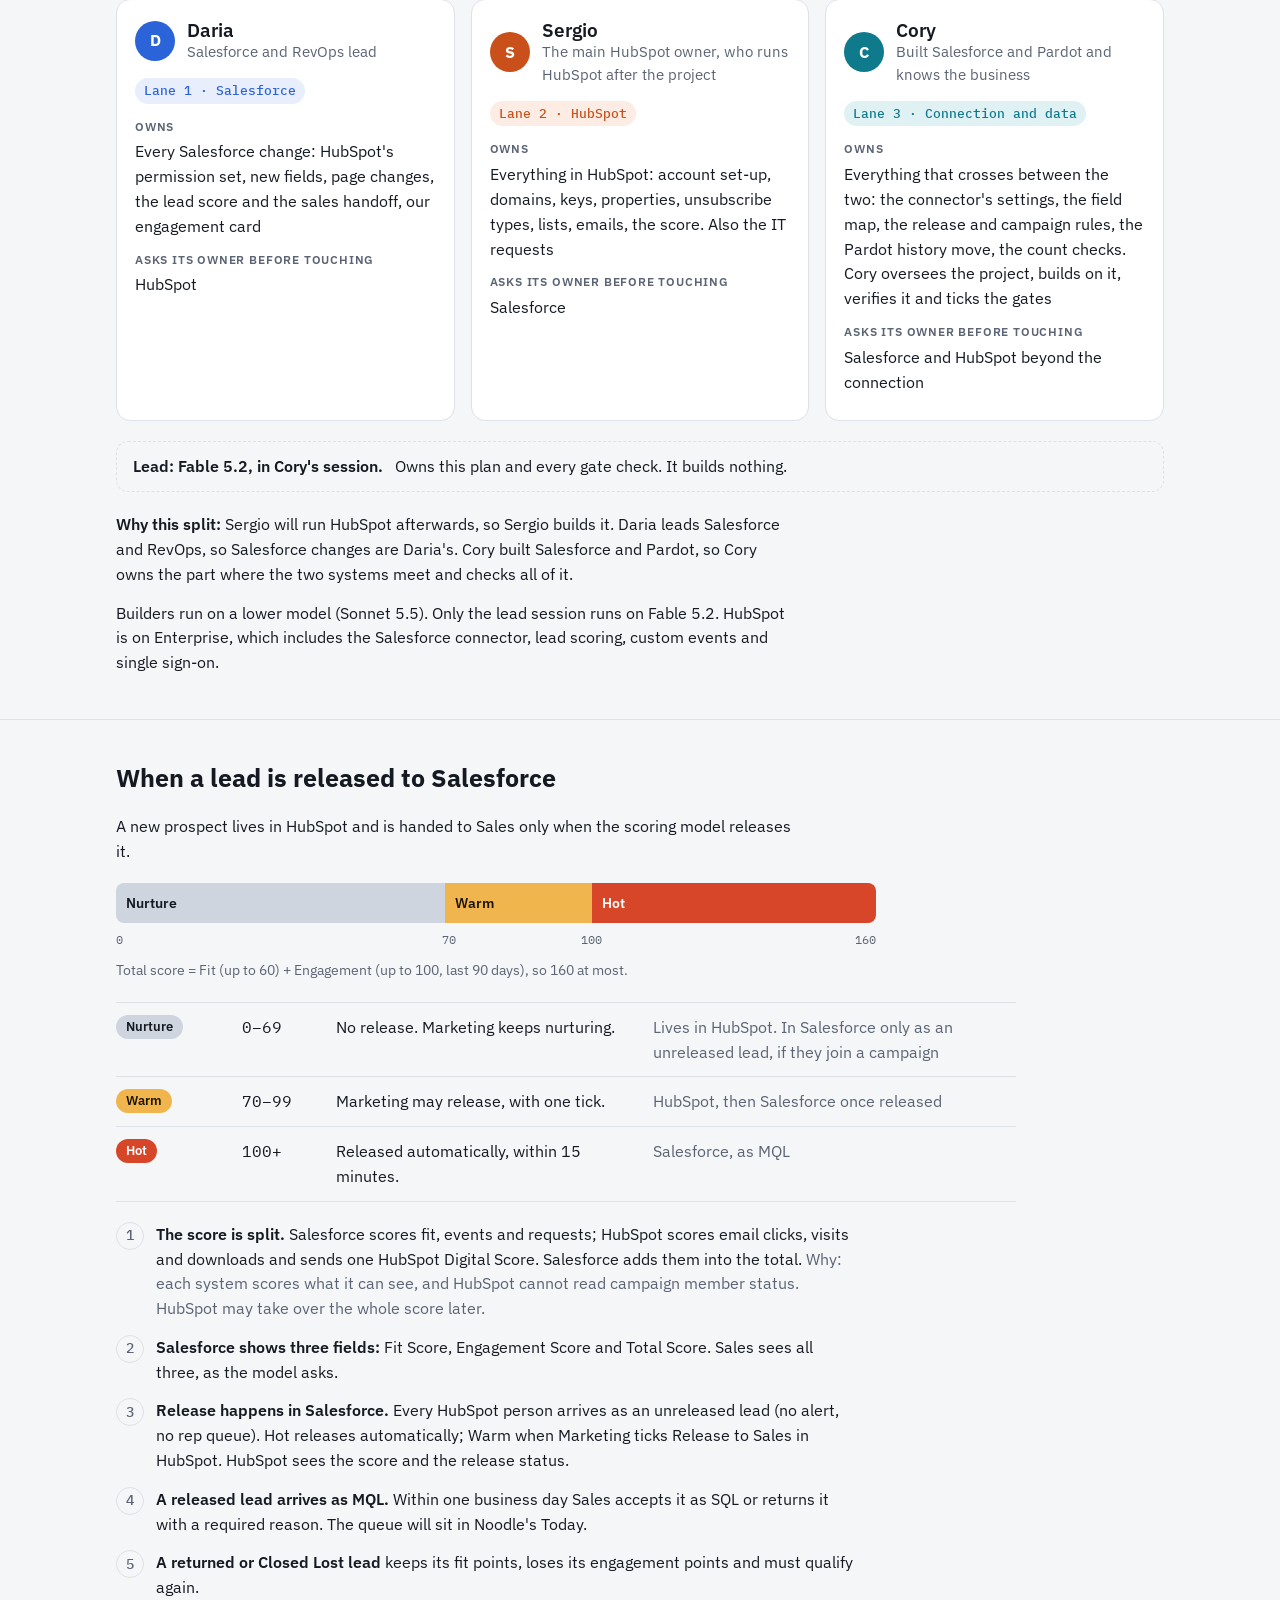
==== commit e881597d: "HubSpot plan: step 20's reason for leaving website visits out corrected: Pardot only tracked its own" ====
--- a/hubspot-plan/index.html
+++ b/hubspot-plan/index.html
@@ -904,7 +904,7 @@
       done: "Three days with no surprise." },
     { id: "20", phase: "C", owners: ["cory"], where: "Claude Code", time: "1 day", waits: ["16", "18"],
       title: "Load Pardot's history (24 months)",
-      text: "Export from Pardot, match each person to HubSpot by email, and send the three custom events in batches. Sends and opens stay out, and so do website visits: Pardot records a visit only as a number of pages, with no page names (Cory, 19 Nov).",
+      text: "Export from Pardot, match each person to HubSpot by email, and send the three custom events in batches. Sends and opens stay out, and so do website visits: Pardot only ever tracked its own landing pages (go.dental-monitoring.com), which the page visit event already carries by name, never dentalmonitoring.com (Cory, 19 Nov).",
       tell: "Export 24 months of Pardot form fills, email clicks and page visits, match by email, and show me the count and 10 sample rows. On my yes, load them as custom events and read back the totals.",
       done: "Loaded totals equal the step 8 counts, less the people with no HubSpot match, who are listed." },
     { id: "21", phase: "C", owners: ["sergio"], where: "HubSpot and IT", time: "By 27 Nov", waits: ["2"],
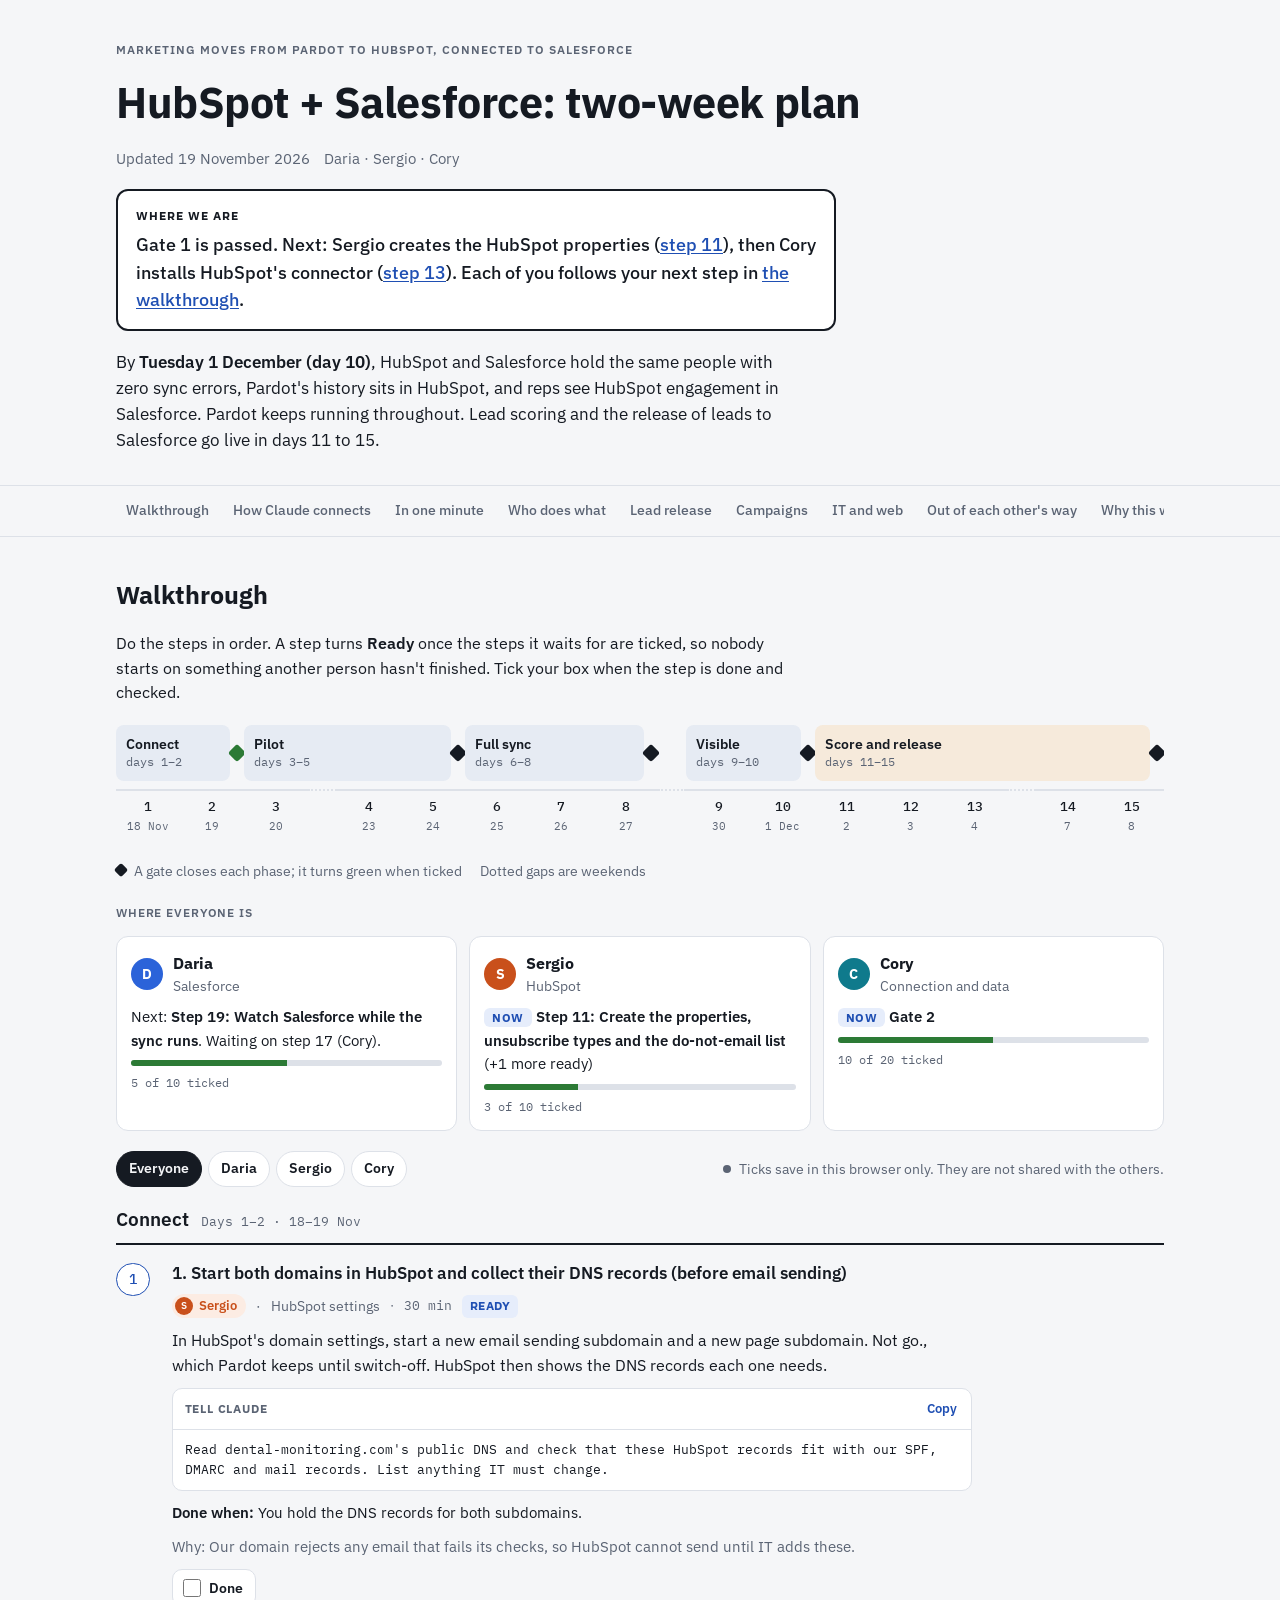
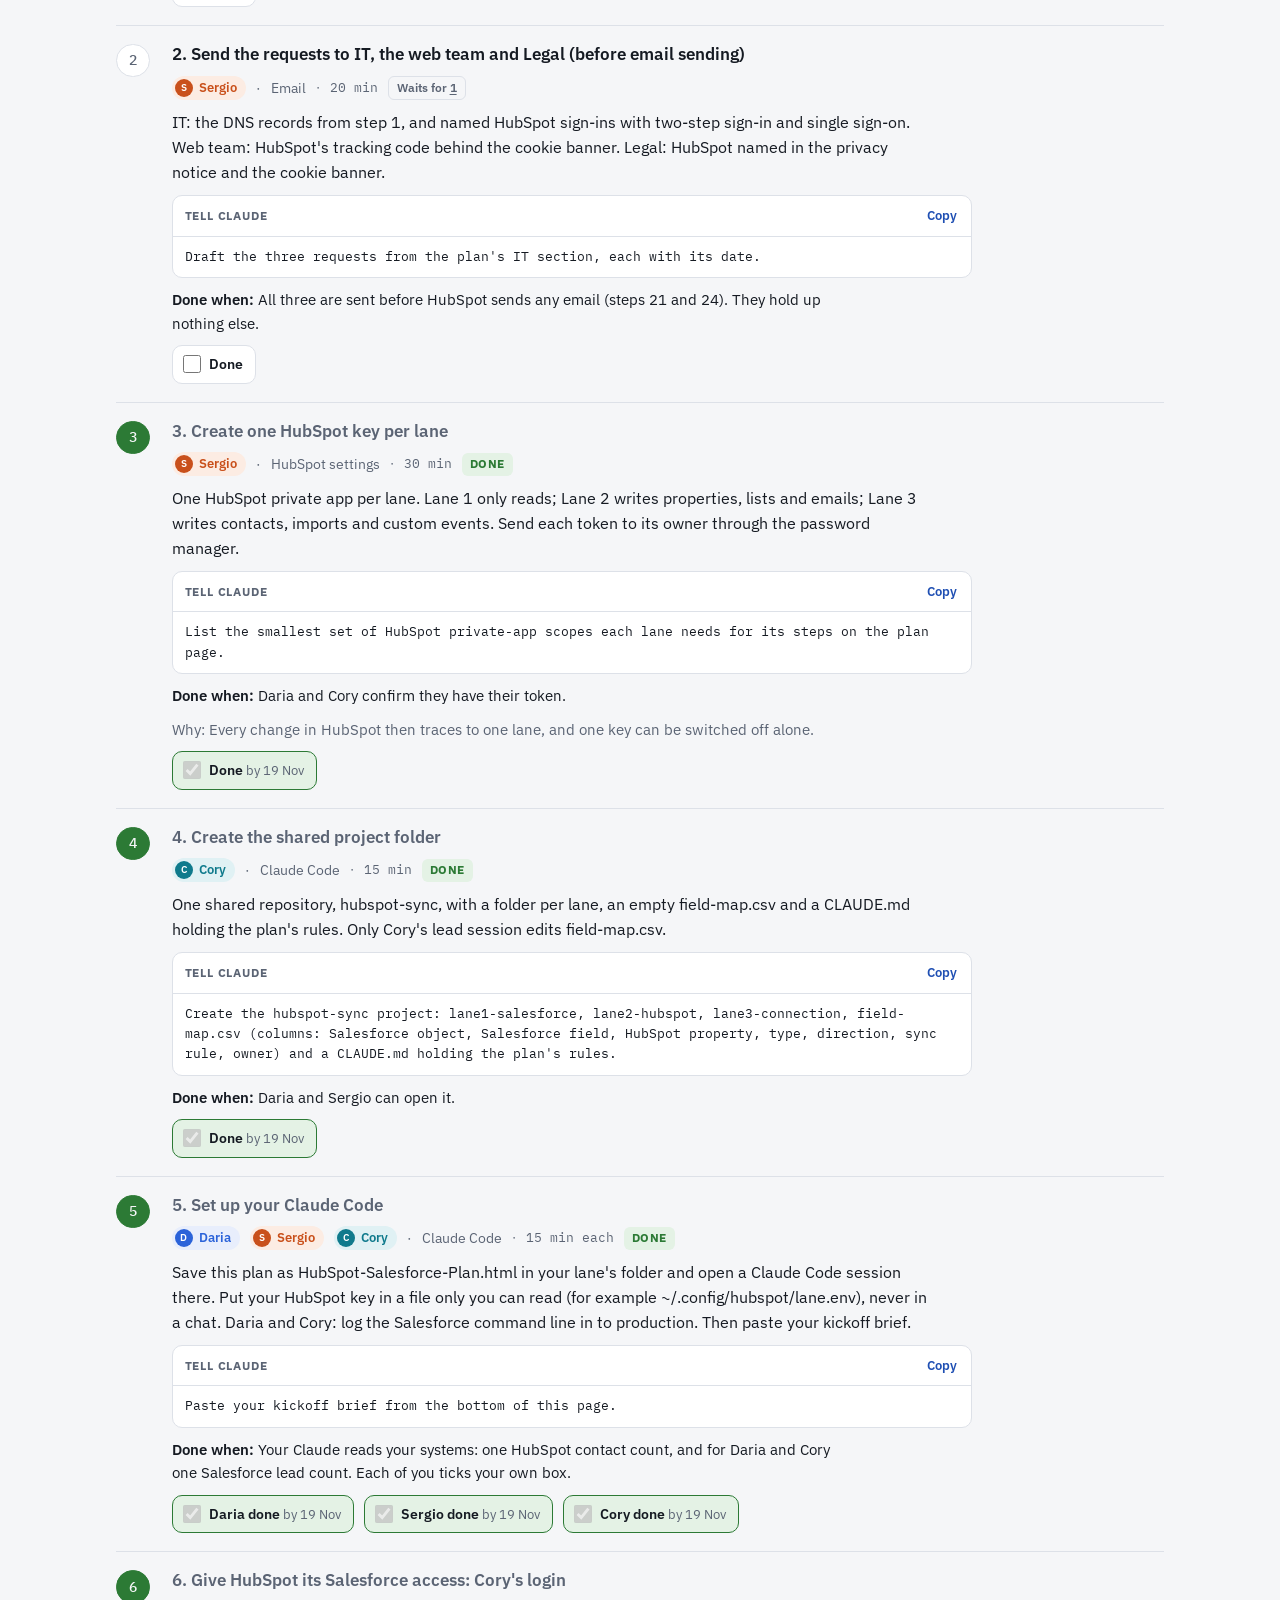
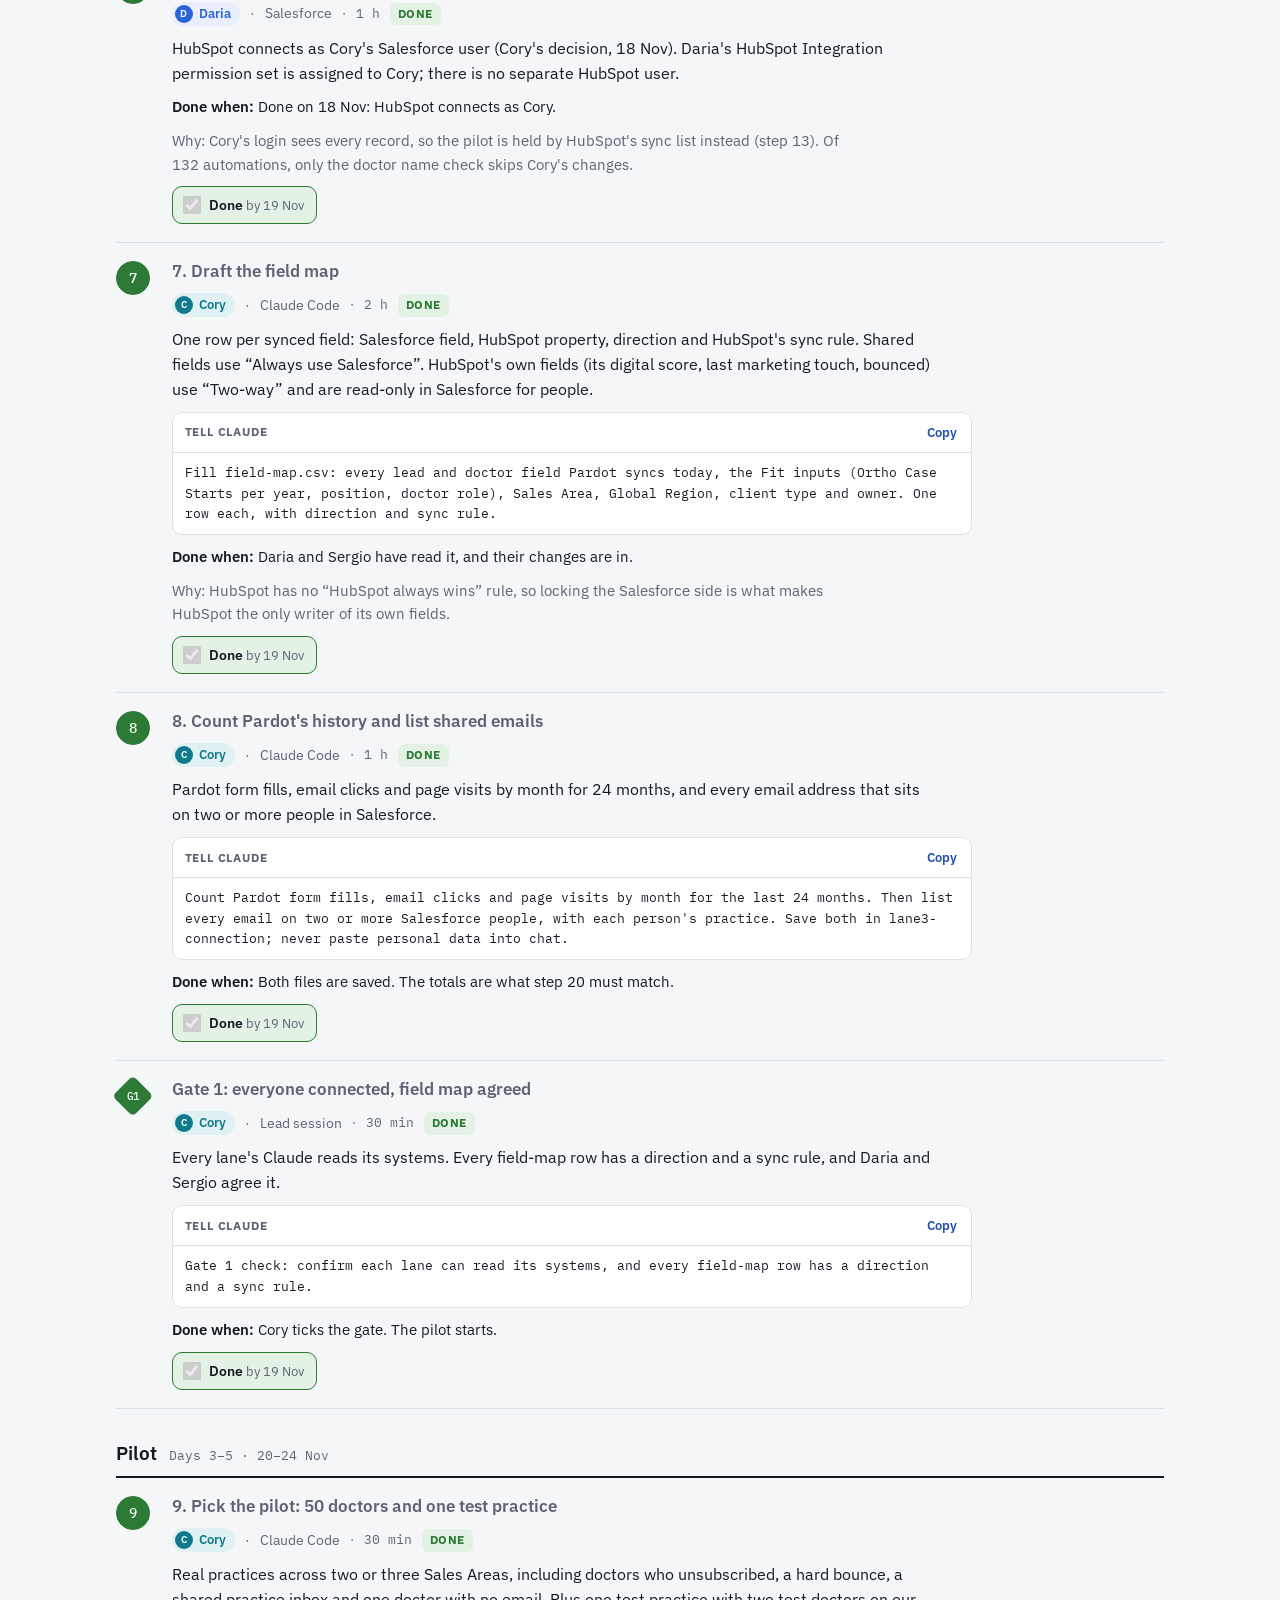
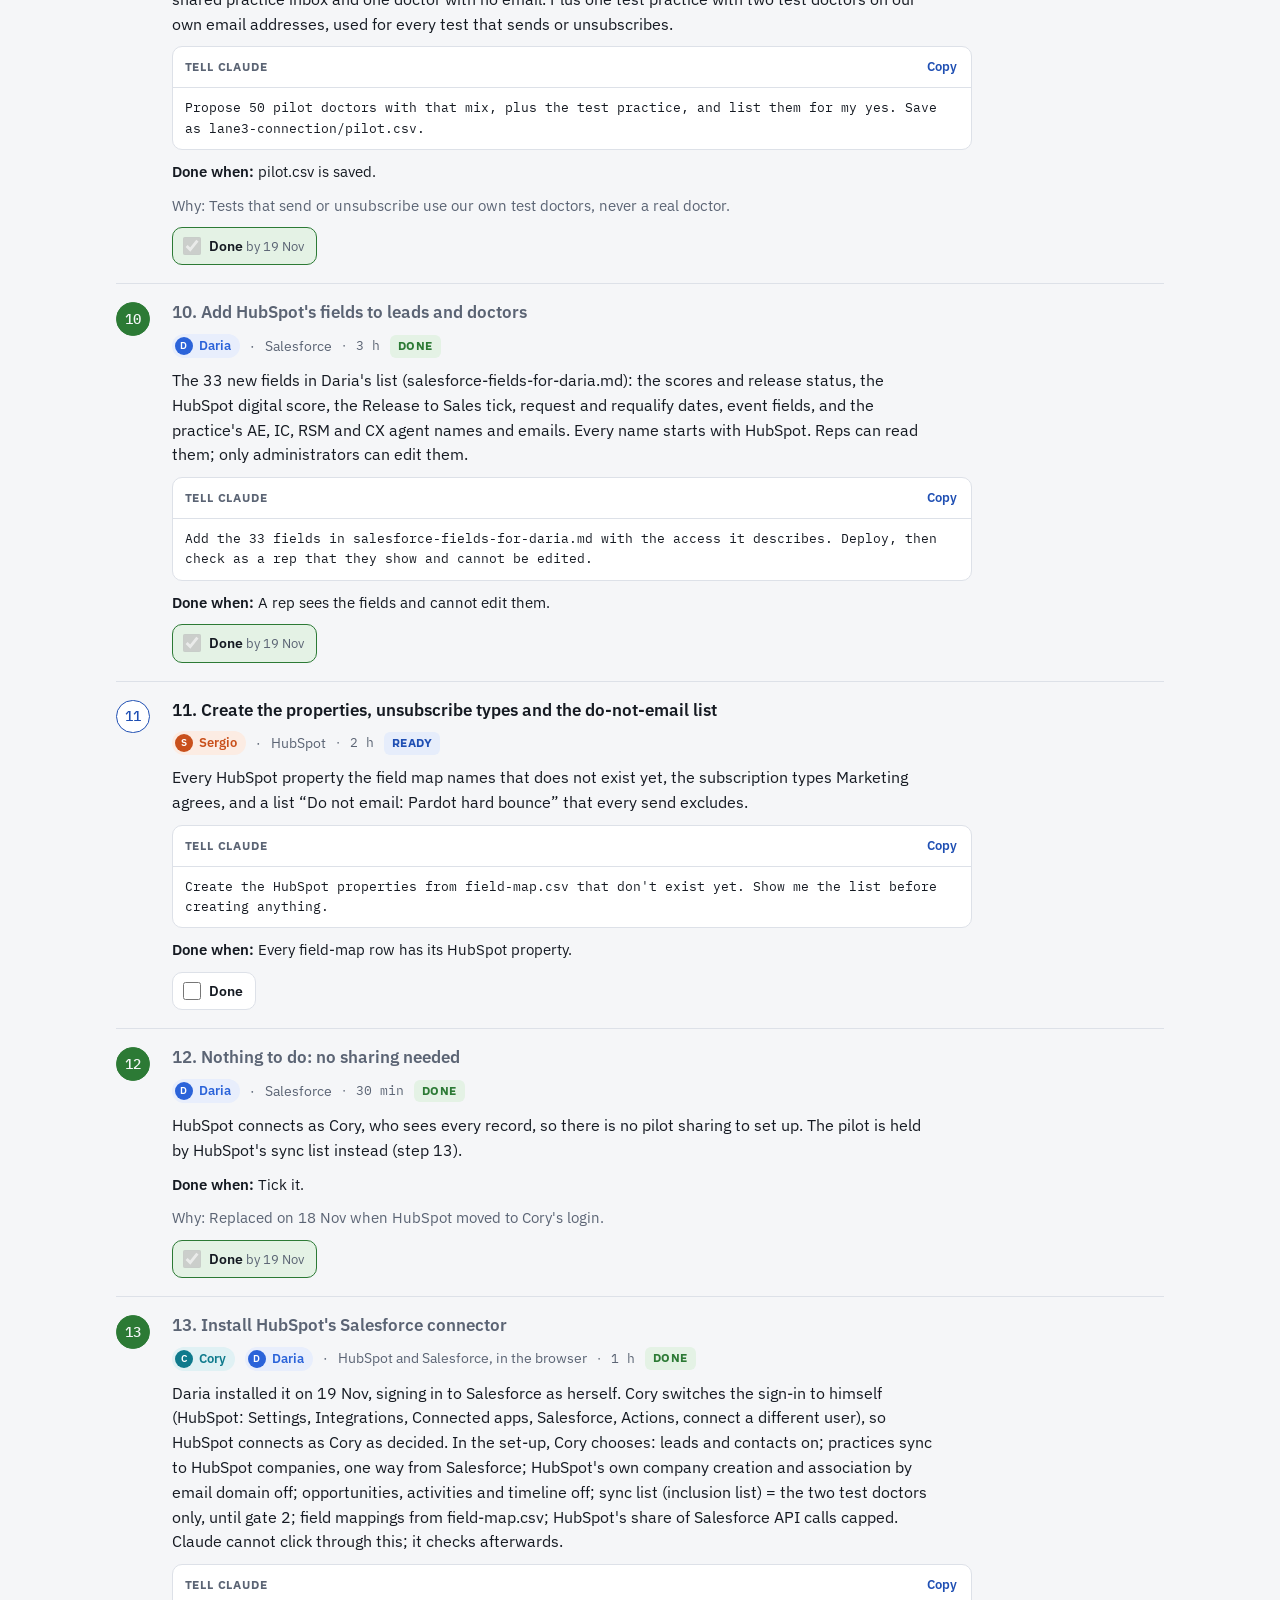
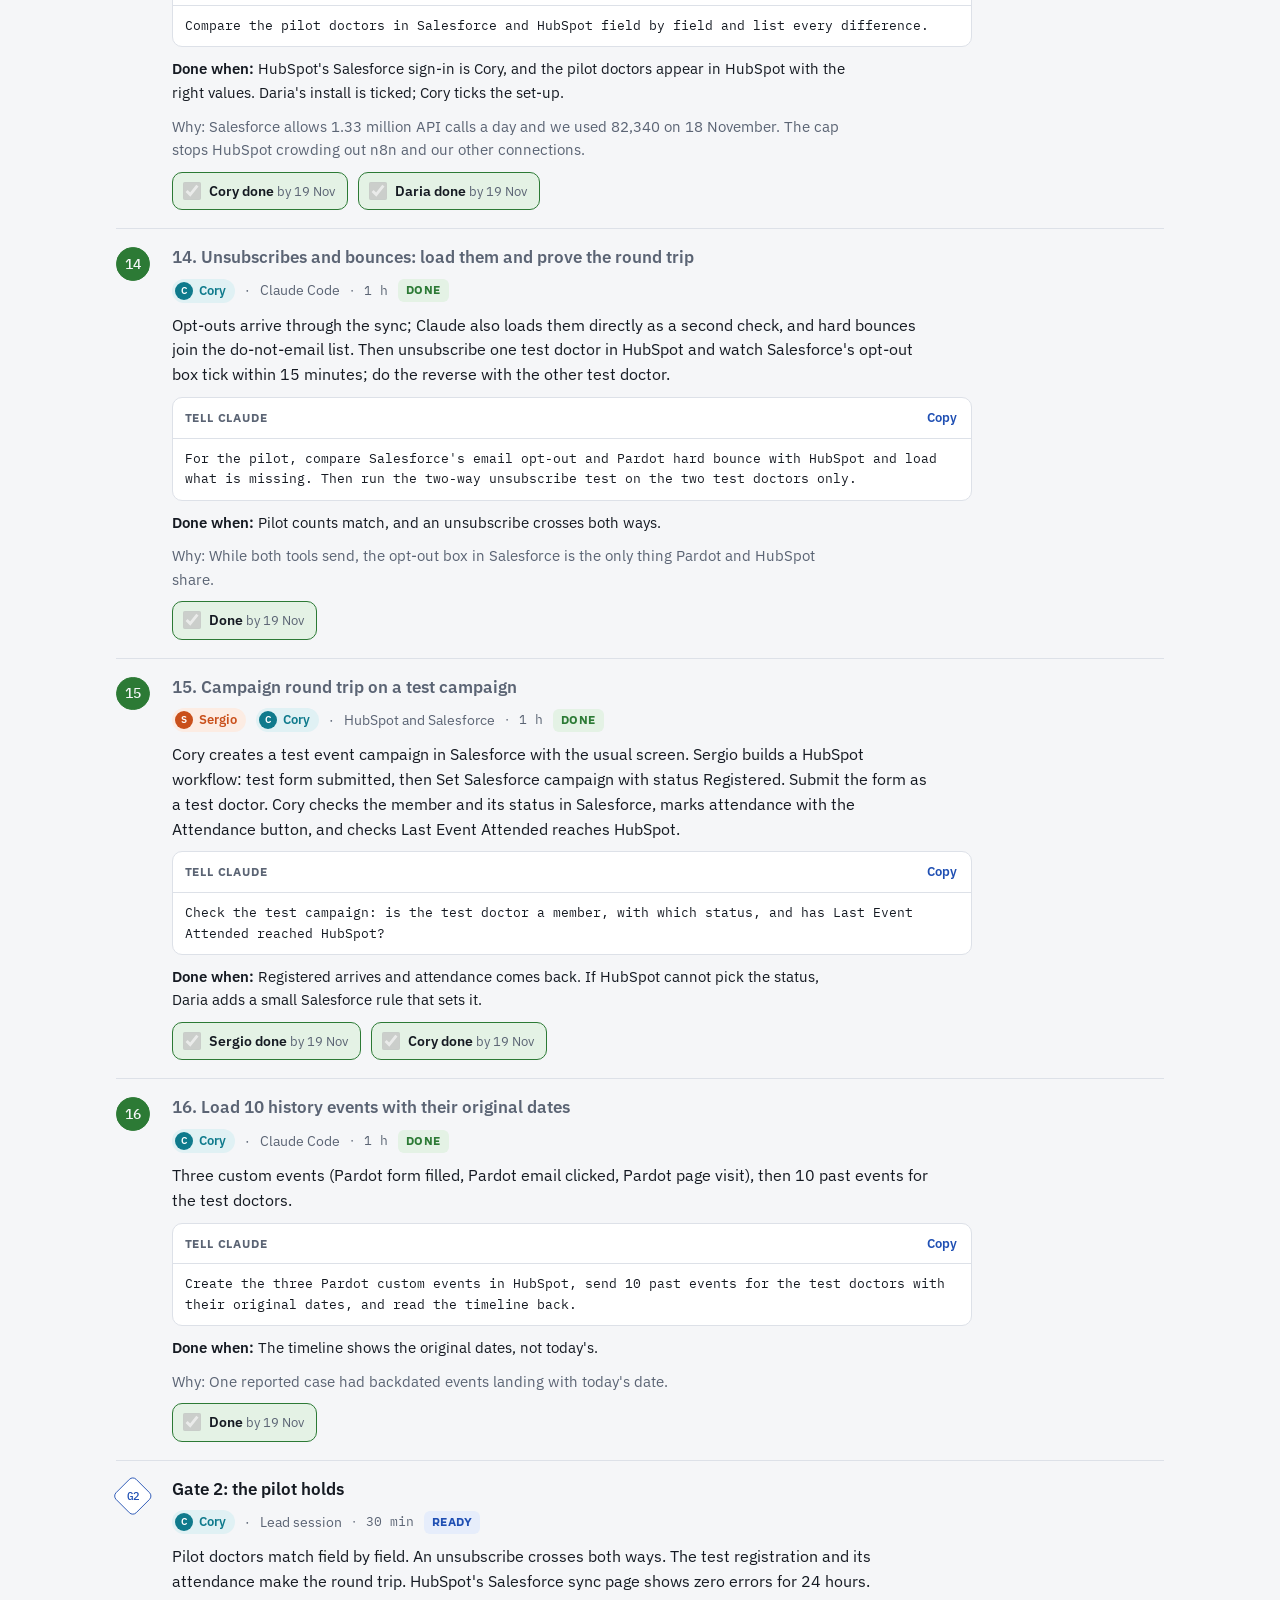
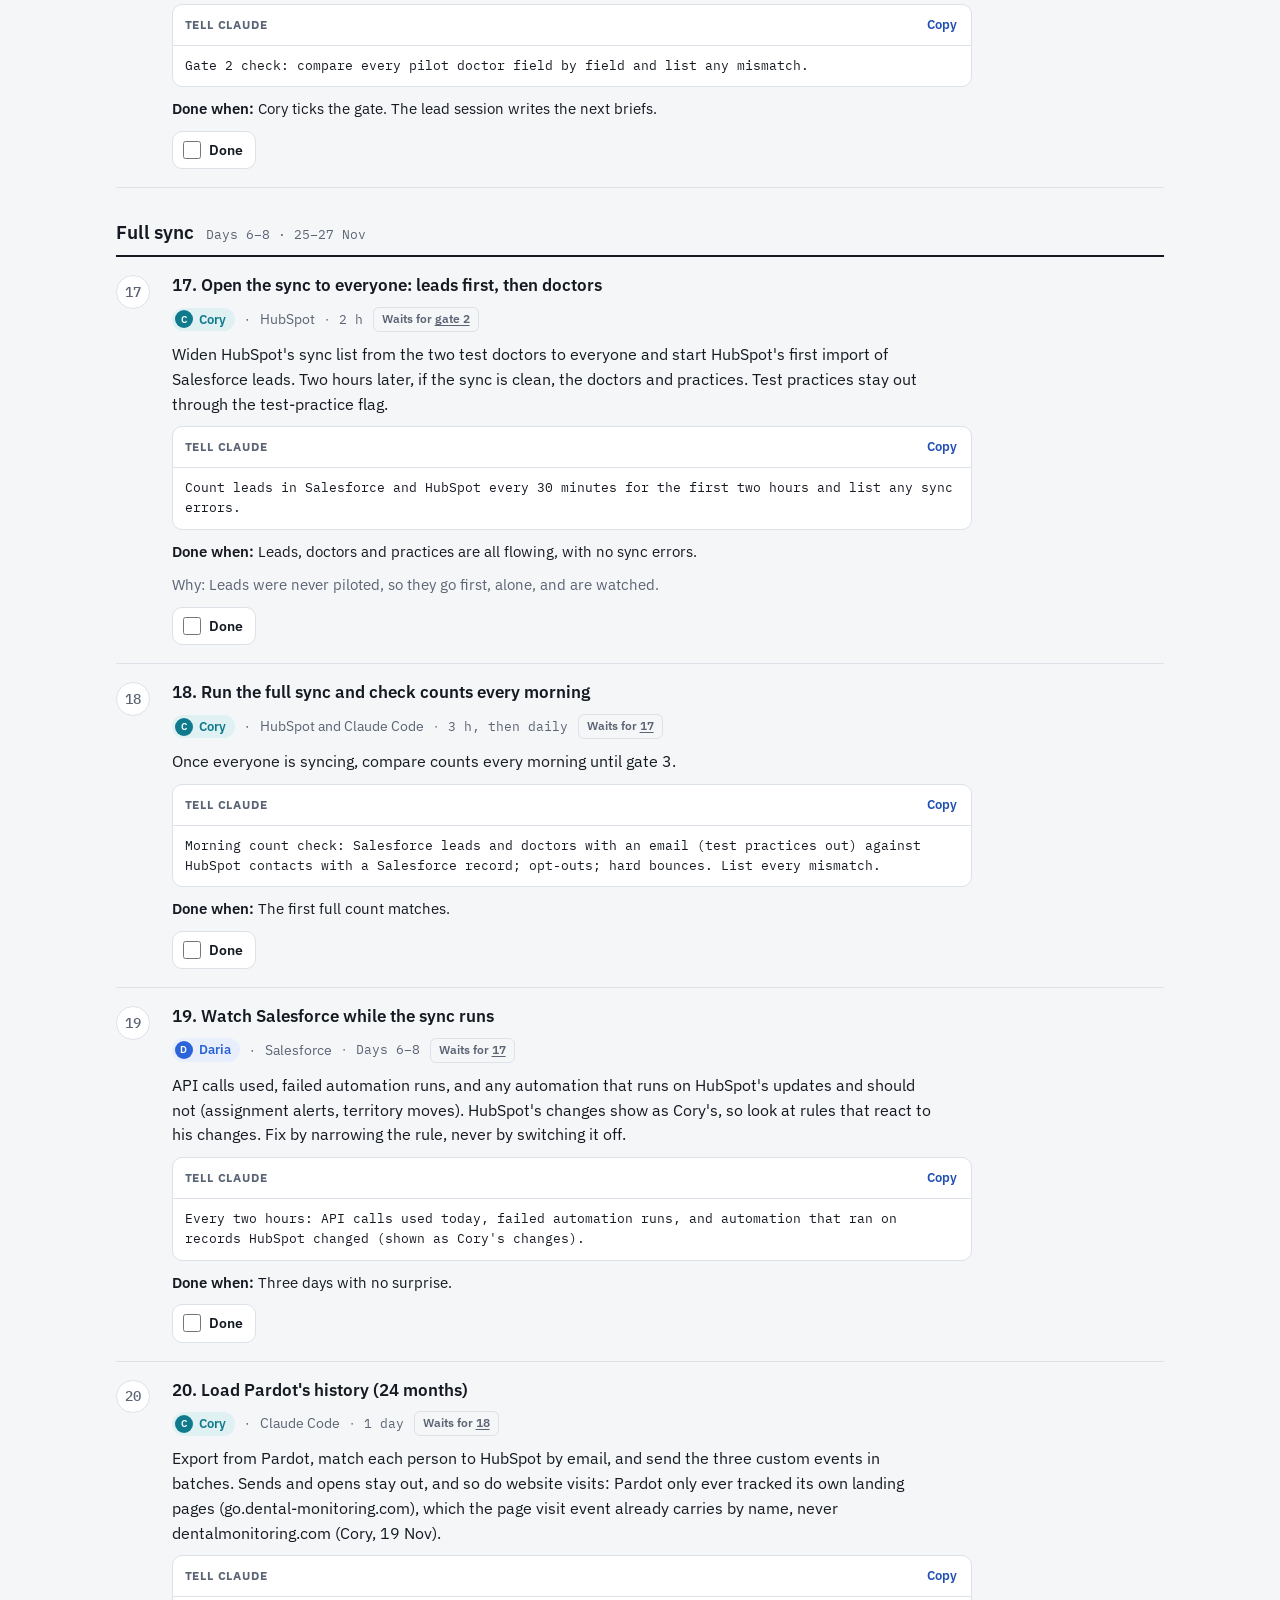
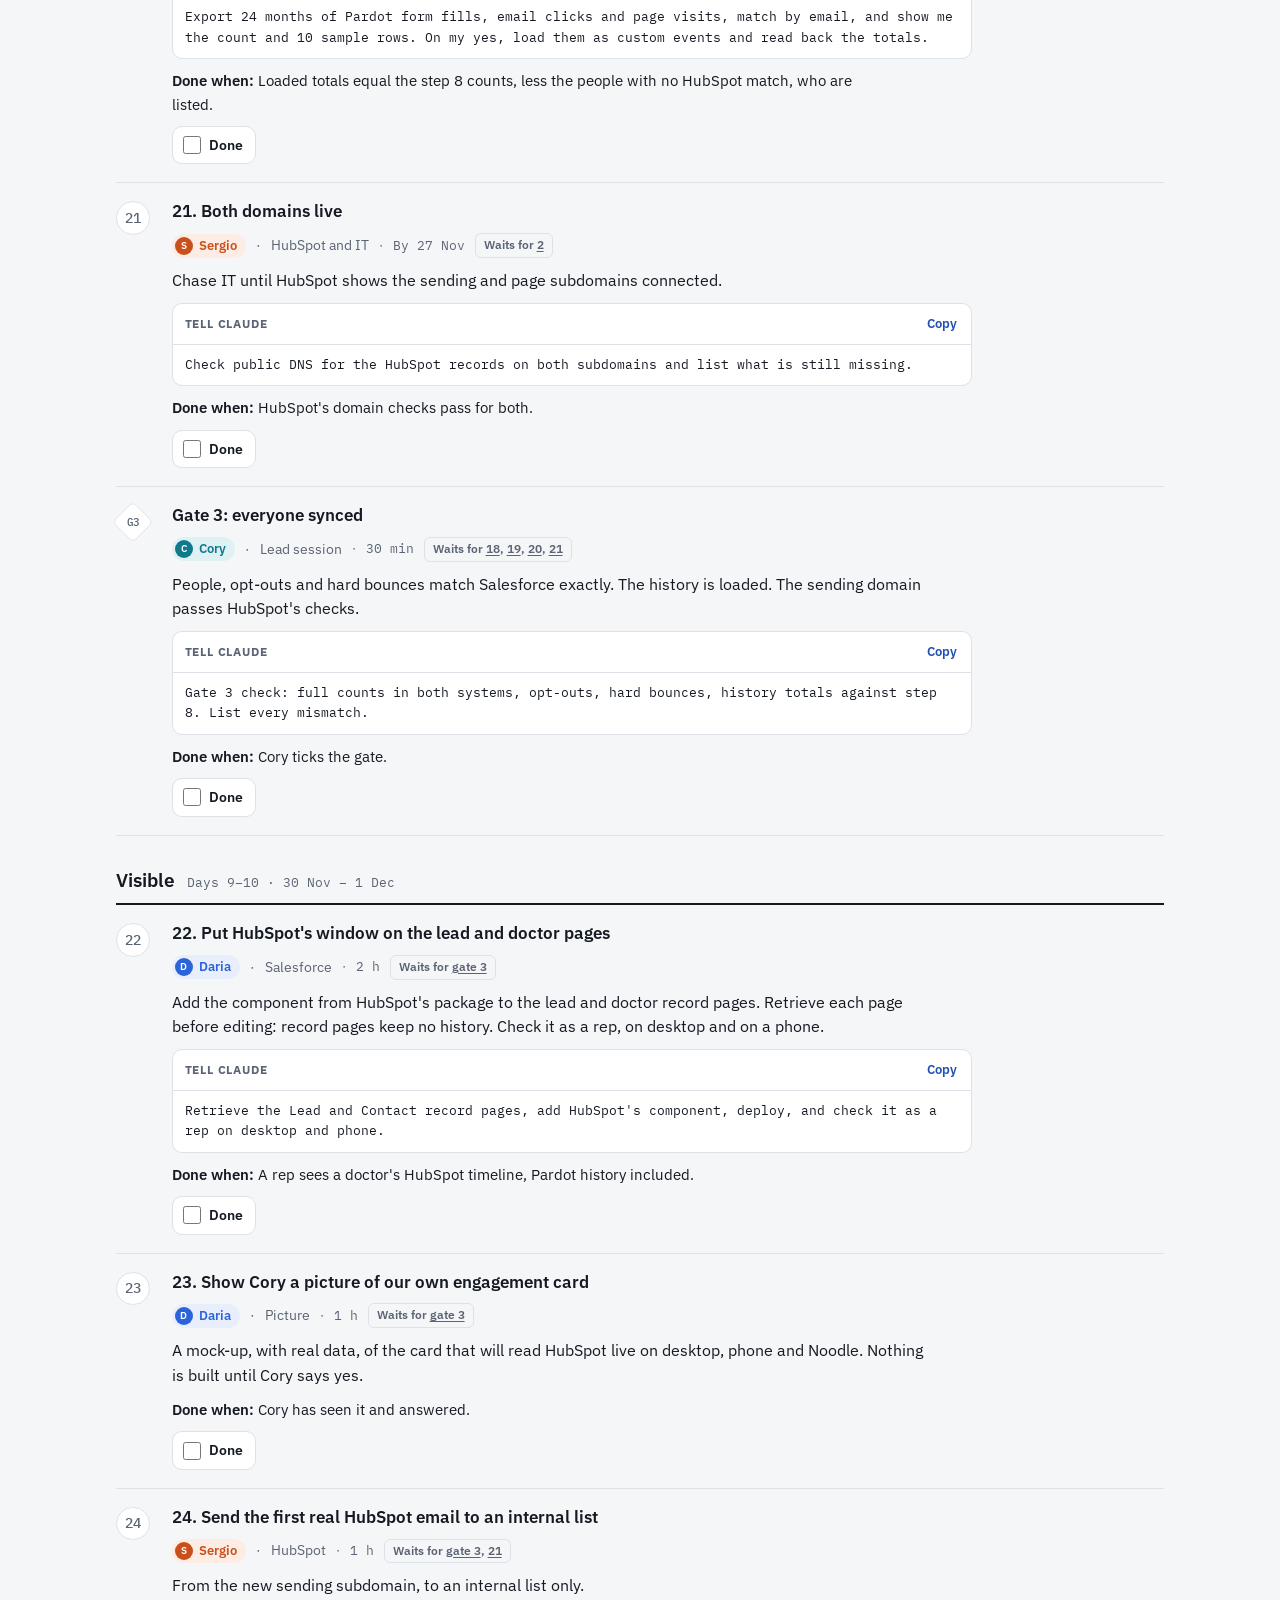
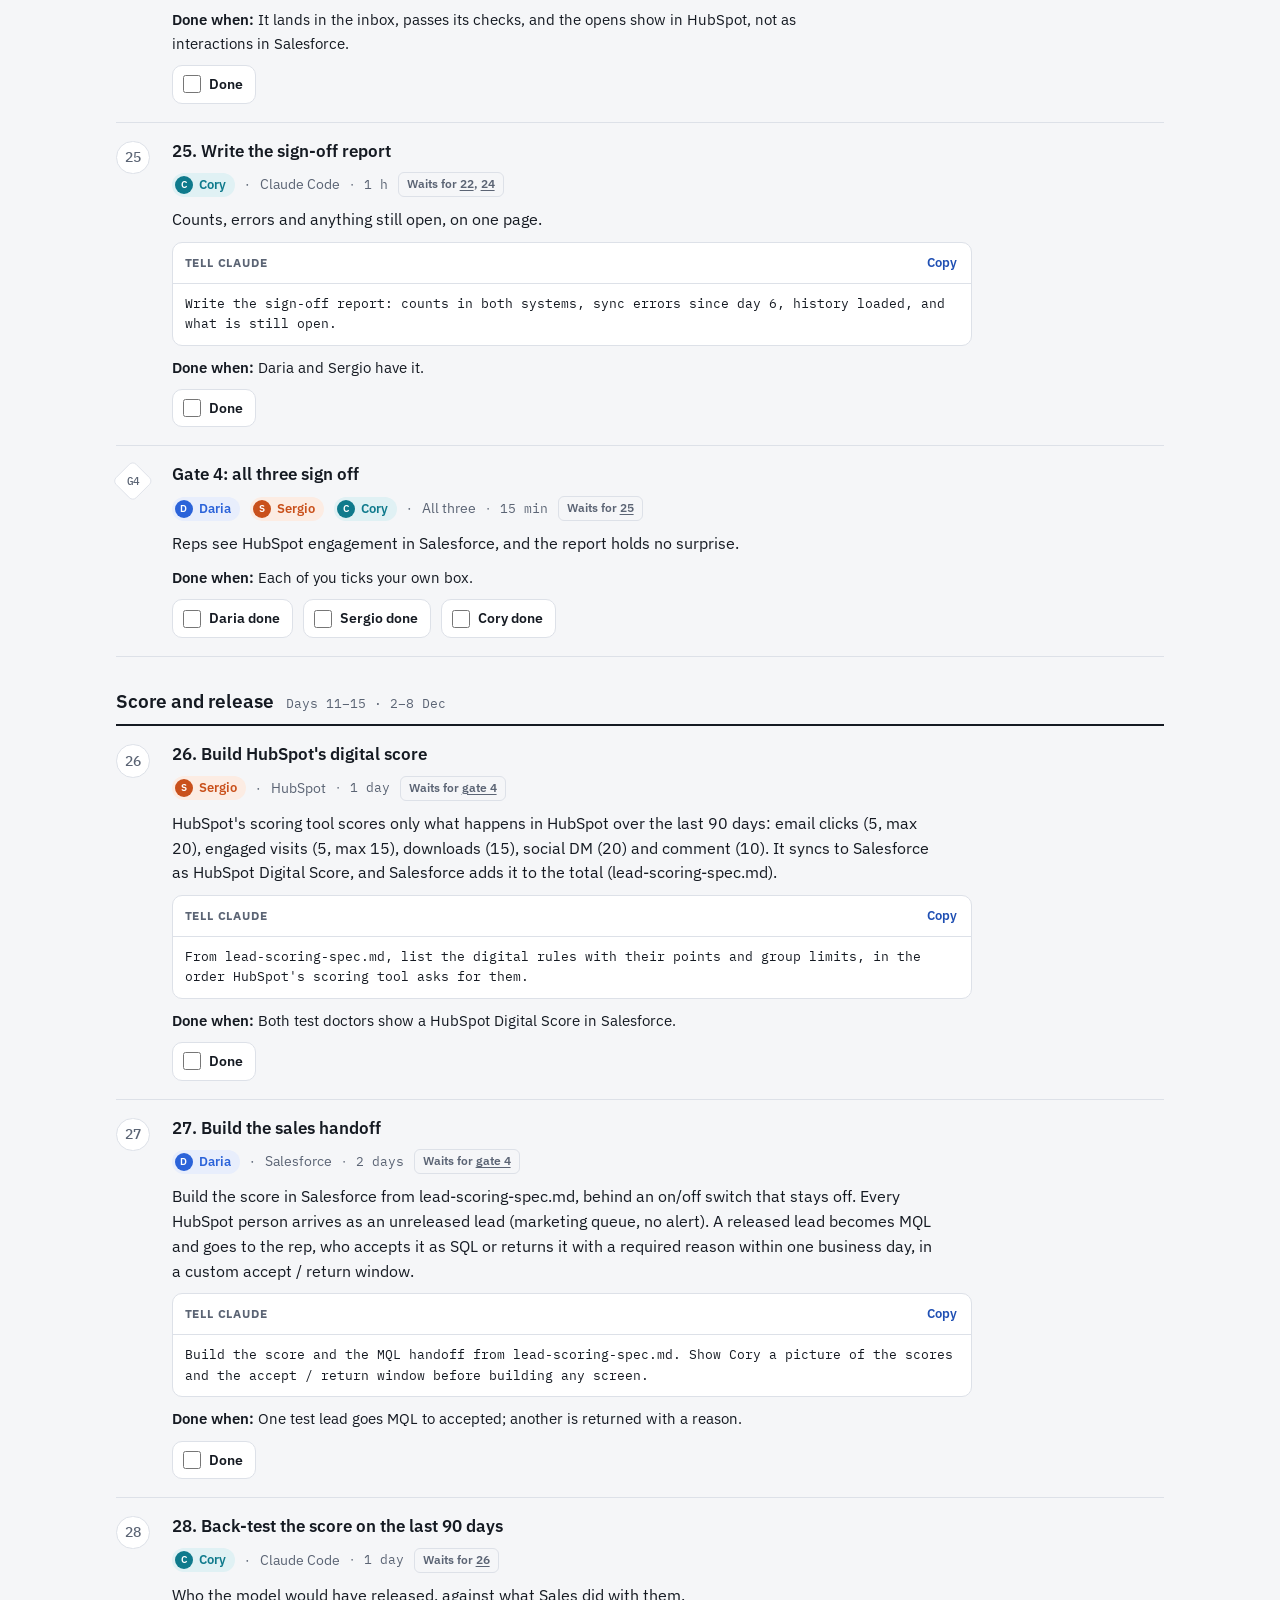
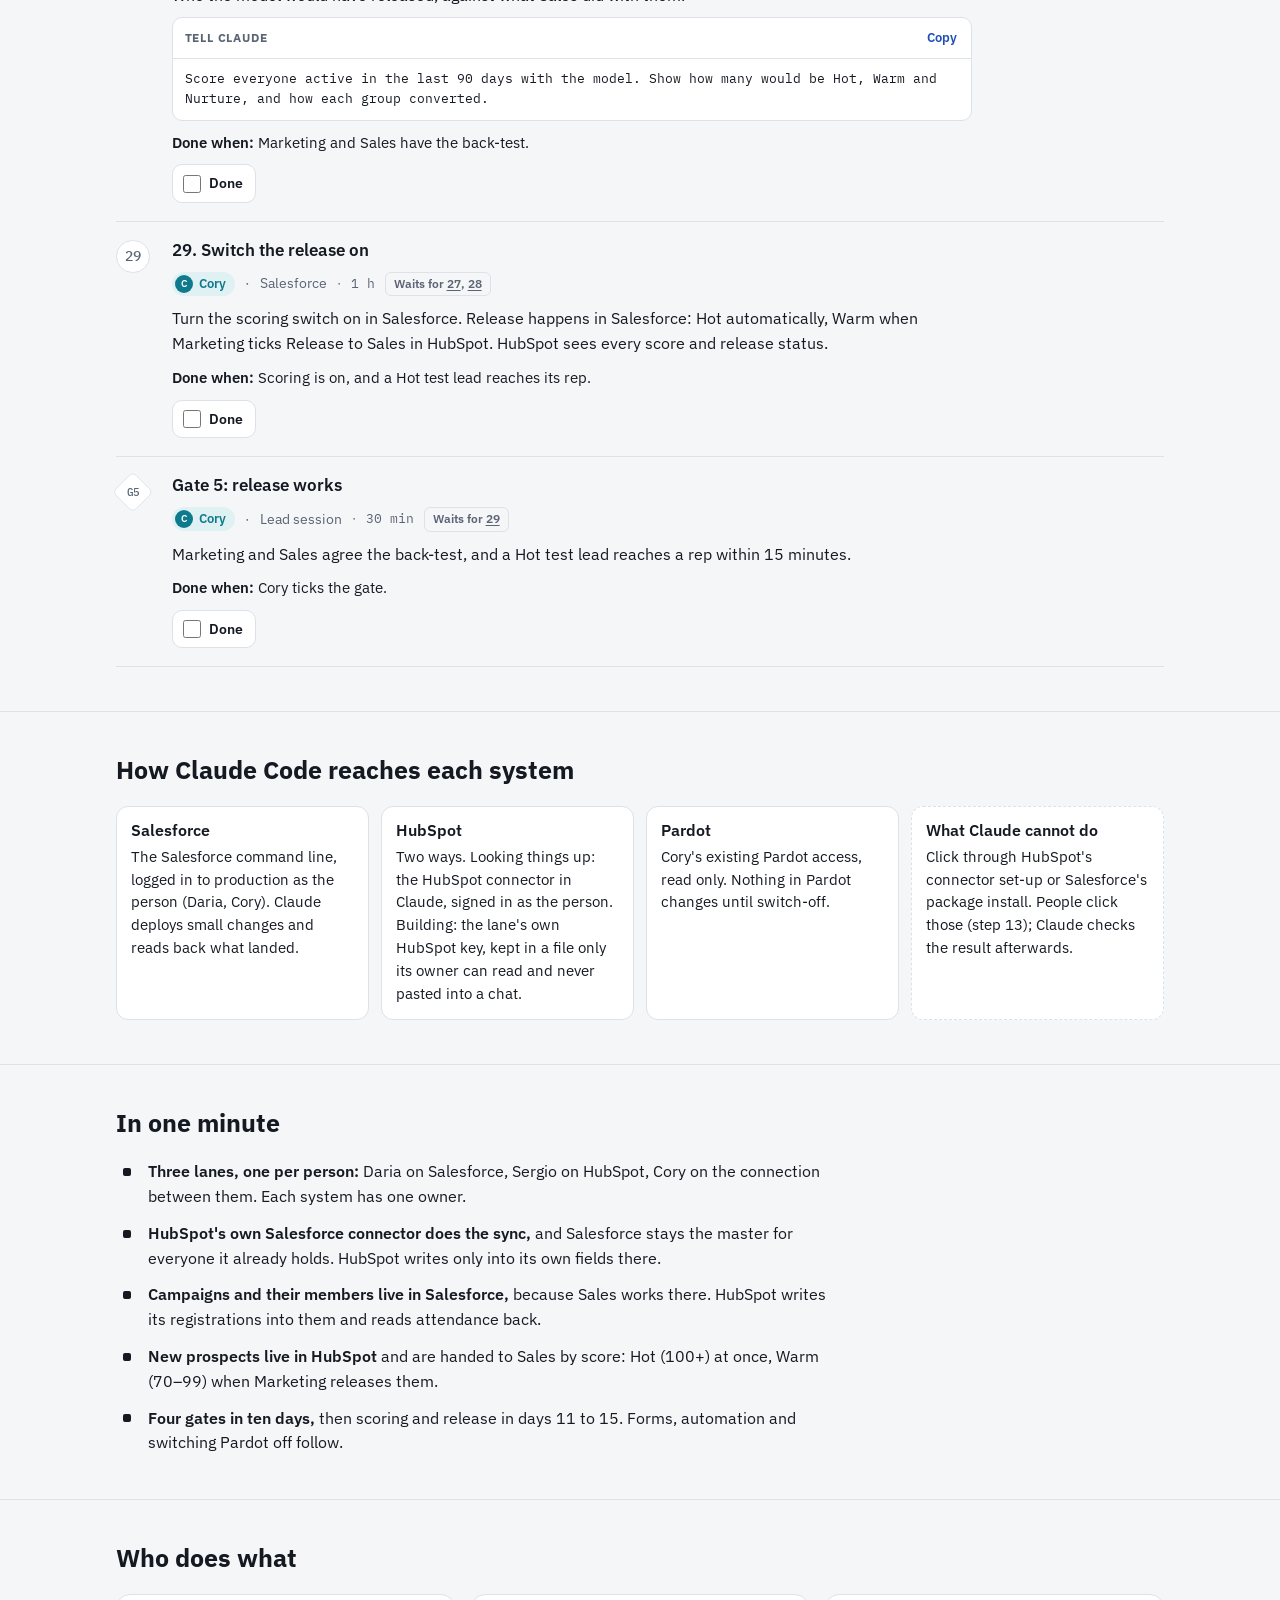
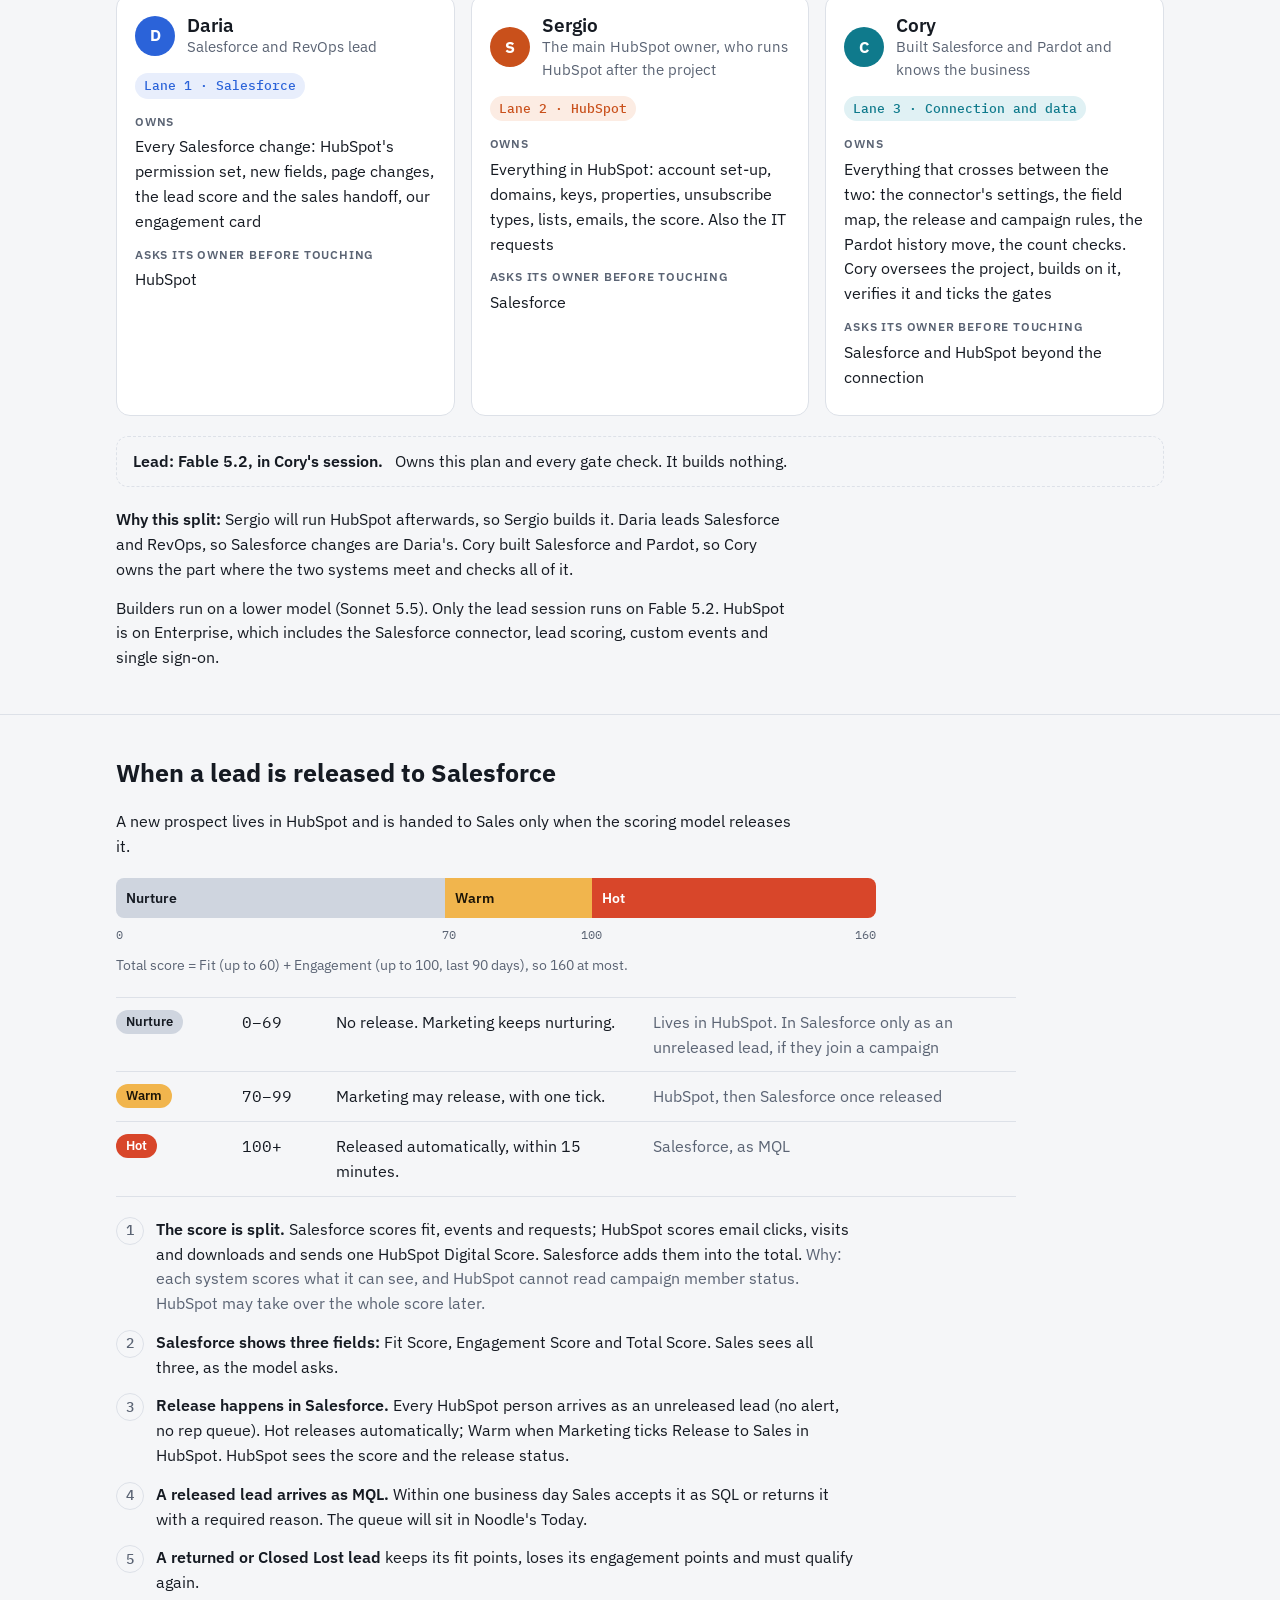
==== commit 6f343cb7: "HubSpot plan: steps 13-16 done (20 Nov). Pilot doctors match Salesforce field by field (51 doctors, " ====
--- a/hubspot-plan/index.html
+++ b/hubspot-plan/index.html
@@ -972,7 +972,7 @@
   ];
 
   // Steps recorded as done in the lead session. They show ticked and locked for everyone.
-  var DONE = { "3": 1, "4": 1, "5": 1, "6": 1, "7": 1, "8": 1, "G1": 1, "9": 1, "10": 1, "12": 1 };
+  var DONE = { "3": 1, "4": 1, "5": 1, "6": 1, "7": 1, "8": 1, "G1": 1, "9": 1, "10": 1, "12": 1, "13": 1, "14": 1, "15": 1, "16": 1 };
   // One person's part of a shared step: "<step>-<owner>".
   var DONE_PART = { "13-daria": 1 };
   // Email-sending preparation: due before steps 21 and 24, so a person's card names their other ready step first.
